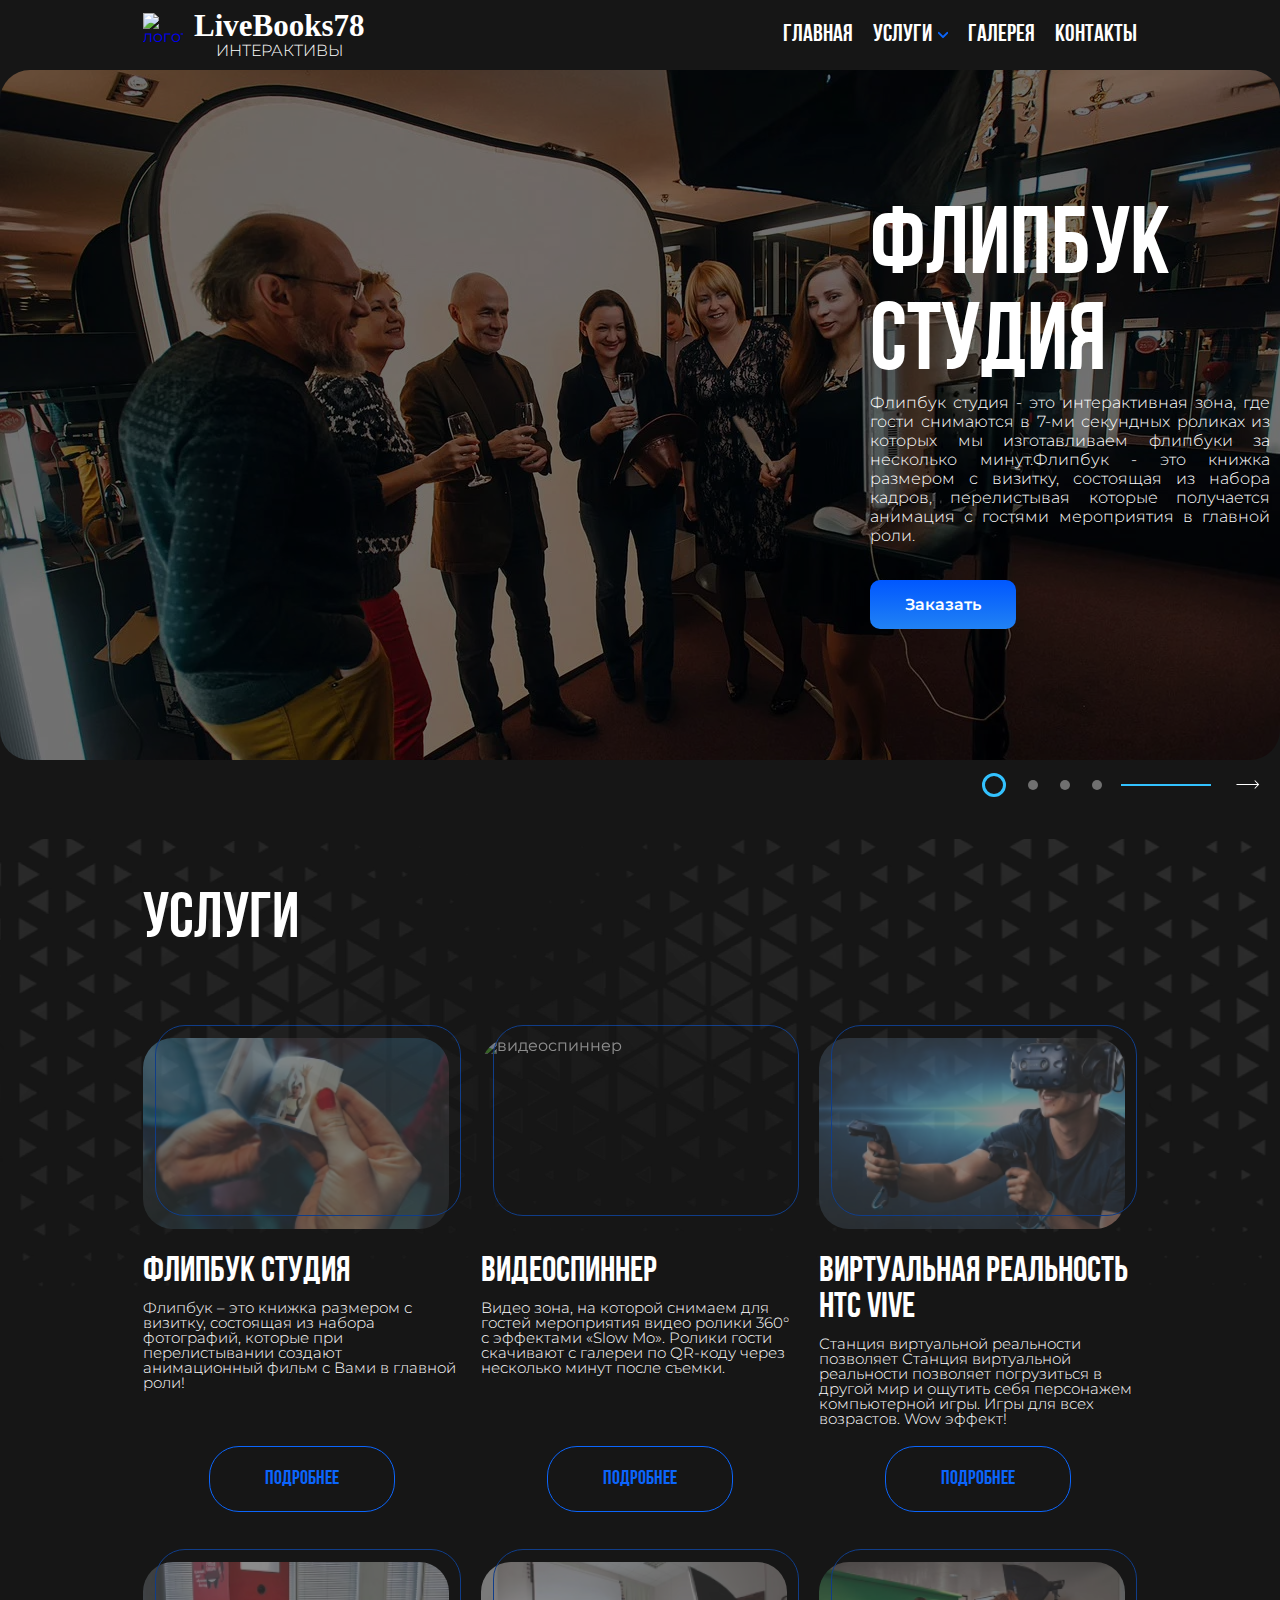
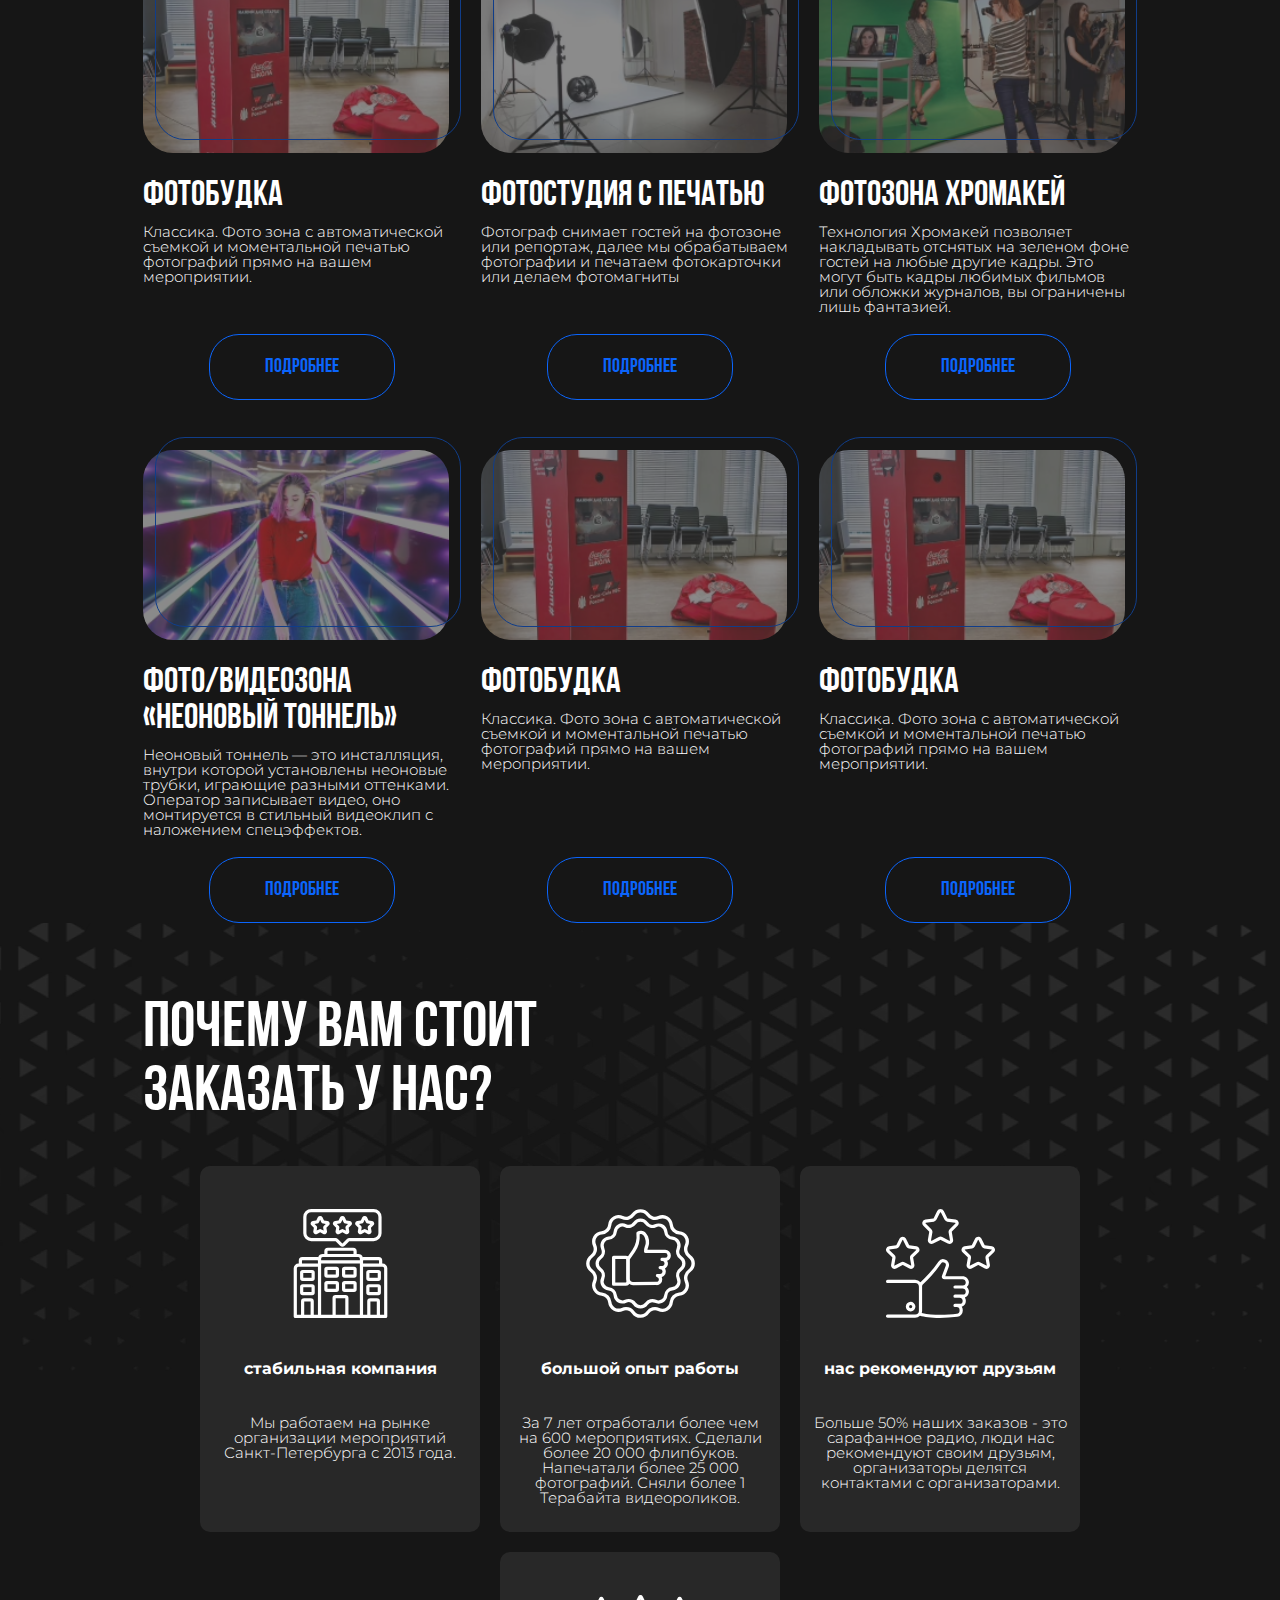
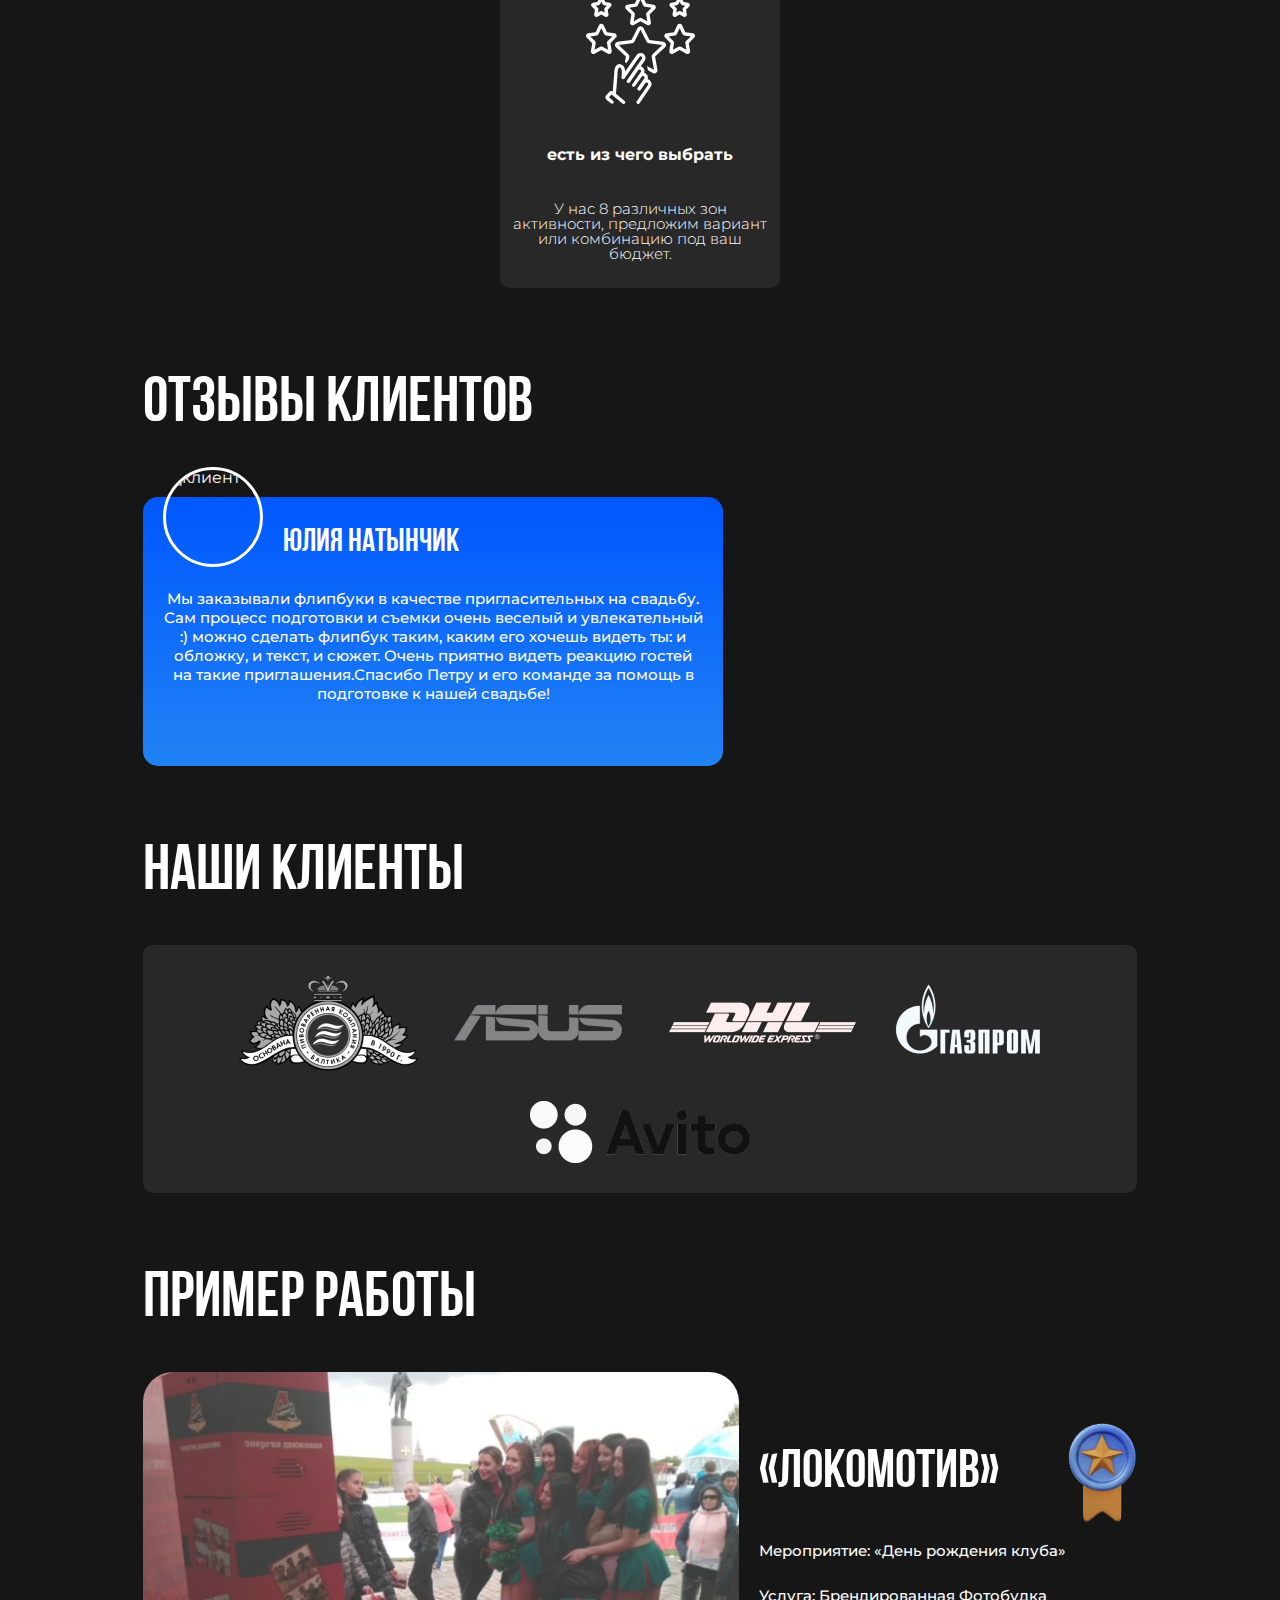
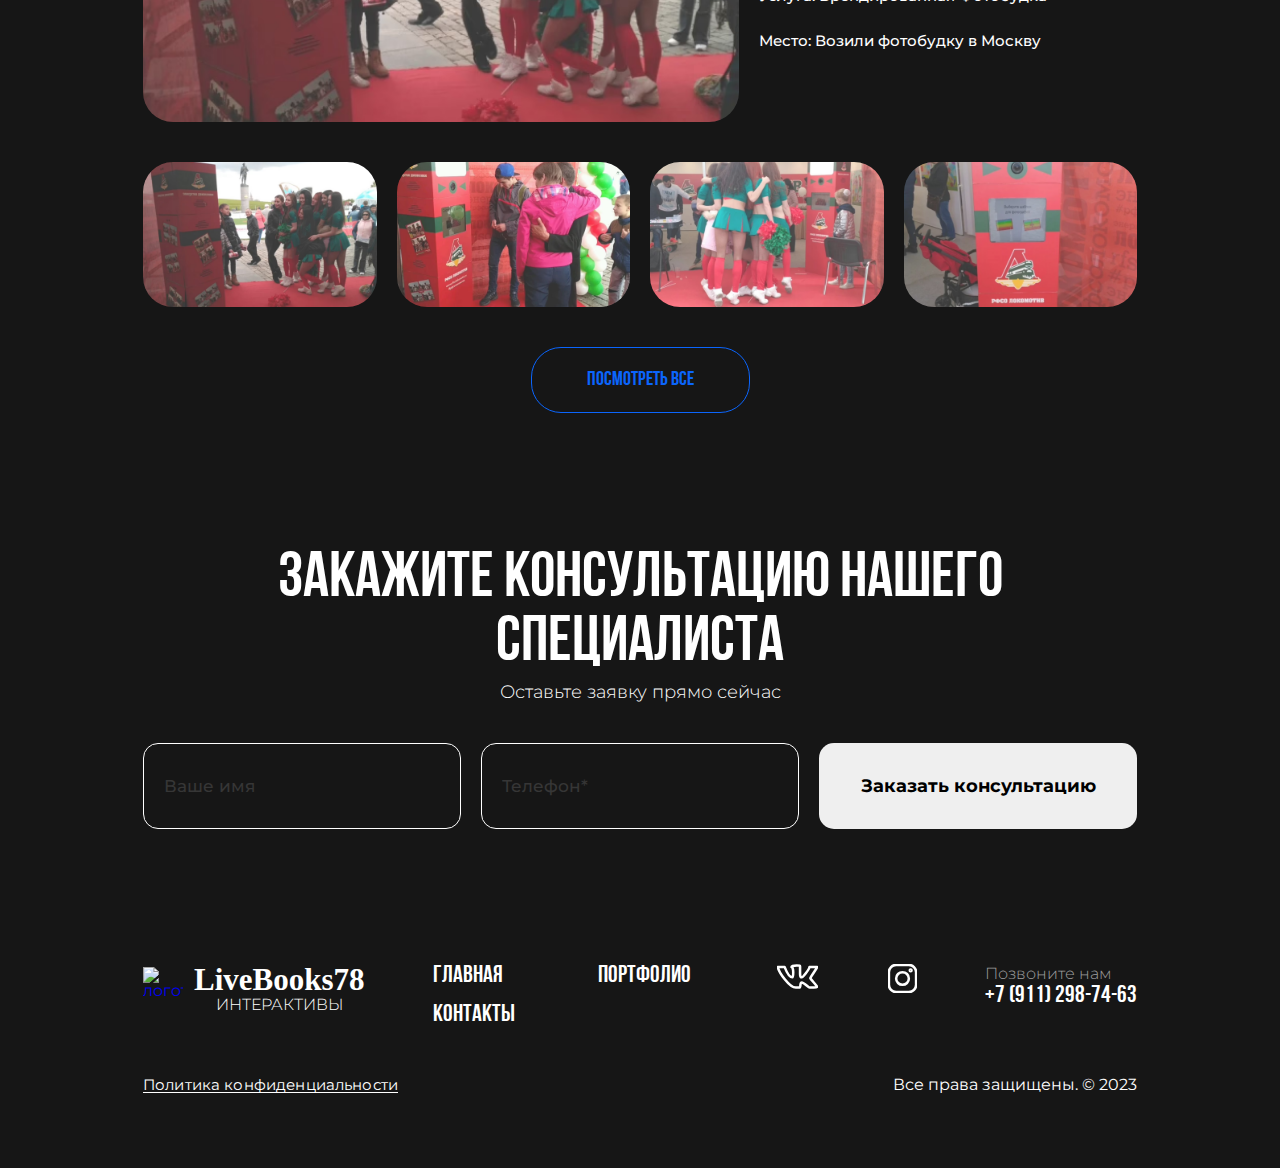
==== index.html @ 00bf76f9 "Add files via upload" ====
<!DOCTYPE html>
<html lang="ru">
  <head>
    <title></title>
    <meta charset="UTF-8">
    <meta name="viewport" content="width=device-width, initial-scale=1.0">
    <meta name="description" content="">
    <meta name="keywords" content="">
    <meta name="format-detection" content="telephone=no">
    <link rel="stylesheet" href="css/libs/swiper-bundle.min.css">
    <link rel="stylesheet" href="css/style.min.css">
  </head>
  <body>
    <div class="wrapper">
      <header class="header">
        <div class="header__wrap _container"><a class="header__logo logo" href="index.html"> 
            <div class="logo__img"><img src="img/logo.svg" alt="логотип"></div>
            <div class="logo__title">LiveBooks78 <span>ИНТЕРАКТИВЫ</span></div></a>
          <div class="header__menu menu">
            <div class="menu__icon"><span></span></div>
            <nav class="menu__body">
              <ul class="menu__list">
                <li><a class="menu__link" href="#">Главная</a></li>
                <li class="menu__item">
                  <button class="menu__link menu__link_btn">Услуги</button><span class="menu__arrow"></span>
                  <ul class="menu__sub-list">
                    <li><a class="menu__sub-link" href="videospiner.html">Видеоспинер</a></li>
                    <li><a class="menu__sub-link" href="fotobudka.html">Фотобудка</a></li>
                    <li><a class="menu__sub-link" href="flipbook">Флипбук студия</a></li>
                  </ul>
                </li>
                <li><a class="menu__link" href="#">Галерея</a></li>
                <li><a class="menu__link" href="#">Контакты</a></li>
              </ul>
            </nav>
          </div>
          <div class="header__contacts contacts">
            <div class="contacts__item">Напишите нам<a class="contacts__link" href="mailto:livebooks@yandex.ru">livebooks@yandex.ru</a></div>
            <div class="contacts__item">Позвоните нам<a class="contacts__link" href="tel:+79112987463">+7 (911) 298-74-63</a></div>
          </div>
        </div>
      </header>
      <main class="main">
        <section class="slider-section">
          <div class="slider">
            <div class="slider__wrapper">
              <div class="slid">
                <div class="slid__img"> 
                  <picture class="picture">
                    <source srcset="img/slid_01.avif" type="image/avif"/>
                    <source srcset="img/slid_01.webp" type="image/webp"/>
                    <source srcset="img/slid_01.jpg" type="image/jpg"/><img src="img/slid_01.jpg" alt="Флипбук студия"/>
                  </picture>
                </div>
                <div class="slid__text">
                  <div class="slid__title">Флипбук<br> студия</div>
                  <div class="slid__descr">Флипбук студия - это интерактивная зона, где гости снимаются в 7-ми секундных роликах из которых мы изготавливаем флипбуки за несколько минут.Флипбук - это книжка размером с визитку, состоящая из набора кадров, перелистывая которые получается анимация с гостями мероприятия в главной роли.</div>
                  <button class="slid__btn">Заказать</button>
                </div>
              </div>
              <div class="slid"> 
                <div class="slid__img"> 
                  <picture class="picture">
                    <source srcset="img/slid_02.avif" type="image/avif"/>
                    <source srcset="img/slid_02.webp" type="image/webp"/>
                    <source srcset="img/slid_02.jpg" type="image/jpg"/><img src="img/slid_02.jpg" alt="Флипбук студия"/>
                  </picture>
                </div>
                <div class="slid__text">
                  <div class="slid__title">Флипбук<br> студия</div>
                  <div class="slid__descr">Флипбук студия - это интерактивная зона, где гости снимаются в 7-ми секундных роликах из которых мы изготавливаем флипбуки за несколько минут.Флипбук - это книжка размером с визитку, состоящая из набора кадров, перелистывая которые получается анимация с гостями мероприятия в главной роли.</div>
                  <button class="slid__btn">Заказать</button>
                </div>
              </div>
              <div class="slid"> 
                <div class="slid__img"> 
                  <picture class="picture">
                    <source srcset="img/fotobudka-01.avif" type="image/avif"/>
                    <source srcset="img/fotobudka-01.webp" type="image/webp"/>
                    <source srcset="img/fotobudka-01.jpg" type="image/jpg"/><img src="img/fotobudka-01.jpg" alt="Флипбук студия"/>
                  </picture>
                </div>
                <div class="slid__text">
                  <div class="slid__title">Флипбук<br> студия</div>
                  <div class="slid__descr">Флипбук студия - это интерактивная зона, где гости снимаются в 7-ми секундных роликах из которых мы изготавливаем флипбуки за несколько минут.Флипбук - это книжка размером с визитку, состоящая из набора кадров, перелистывая которые получается анимация с гостями мероприятия в главной роли.</div>
                  <button class="slid__btn">Заказать</button>
                </div>
              </div>
              <div class="slid"> 
                <div class="slid__img"> 
                  <picture class="picture">
                    <source srcset="img/fotobudka-02.avif" type="image/avif"/>
                    <source srcset="img/fotobudka-02.webp" type="image/webp"/>
                    <source srcset="img/fotobudka-02.jpg" type="image/jpg"/><img src="img/fotobudka-02.jpg" alt="Флипбук студия"/>
                  </picture>
                </div>
                <div class="slid__text">
                  <div class="slid__title">Флипбук<br> студия</div>
                  <div class="slid__descr">Флипбук студия - это интерактивная зона, где гости снимаются в 7-ми секундных роликах из которых мы изготавливаем флипбуки за несколько минут.Флипбук - это книжка размером с визитку, состоящая из набора кадров, перелистывая которые получается анимация с гостями мероприятия в главной роли.</div>
                  <button class="slid__btn">Заказать</button>
                </div>
              </div>
            </div>
          </div>
          <div class="slider-buttons">
            <div class="swiper-pagination"></div>
            <div class="swiper-button-next"></div>
          </div>
        </section>
        <section class="services">
          <div class="services__wrap _container">
            <h2 class="title_h2">УСЛУГИ</h2>
            <ul class="services__list"> 
              <div class="services__item item">
                <div class="item__img">
                  <picture class="picture">
                    <source srcset="img/flipbuk-studiya.avif" type="image/avif"/>
                    <source srcset="img/flipbuk-studiya.webp" type="image/webp"/>
                    <source srcset="img/flipbuk-studiya.jpg" type="image/jpg"/><img src="img/flipbuk-studiya.jpg" alt="фллипбук студия"/>
                  </picture>
                </div>
                <div class="item__content">
                  <div class="item__title">ФЛИПБУК СТУДИЯ</div>
                  <div class="item__descr">Флипбук – это книжка размером с визитку, состоящая из набора фотографий, которые при перелистывании создают анимационный фильм с Вами в главной роли!</div><a class="btn" href="#">ПОДРОБНЕЕ</a>
                </div>
              </div>
              <div class="services__item item">
                <div class="item__img">
                  <picture class="picture">
                    <source srcset="img/videospinner.avif" type="image/avif"/>
                    <source srcset="img/videospinner.webp" type="image/webp"/>
                    <source srcset="img/videospinner.jpg" type="image/jpg"/><img src="img/videospinner.jpg" alt="видеоспиннер"/>
                  </picture>
                </div>
                <div class="item__content">
                  <div class="item__title">видеоспиннер</div>
                  <div class="item__descr">Видео зона, на которой снимаем для гостей мероприятия видео ролики 360° с эффектами «Slow Mo». Ролики гости скачивают с галереи по QR-коду через несколько минут после съемки.</div><a class="btn" href="#">ПОДРОБНЕЕ</a>
                </div>
              </div>
              <div class="services__item item">
                <div class="item__img">
                  <picture class="picture">
                    <source srcset="img/virtualnaya-realnost.avif" type="image/avif"/>
                    <source srcset="img/virtualnaya-realnost.webp" type="image/webp"/>
                    <source srcset="img/virtualnaya-realnost.jpg" type="image/jpg"/><img src="img/virtualnaya-realnost.jpg" alt="виртуальная реальность htc vive"/>
                  </picture>
                </div>
                <div class="item__content">
                  <div class="item__title">ВИРТУАЛЬНАЯ РЕАЛЬНОСТЬ HTC VIVE</div>
                  <div class="item__descr">Станция виртуальной реальности позволяет Станция виртуальной реальности позволяет погрузиться в другой мир и ощутить себя персонажем компьютерной игры. Игры для всех возрастов. Wow эффект!</div><a class="btn" href="#">ПОДРОБНЕЕ</a>
                </div>
              </div>
              <div class="services__item item">
                <div class="item__img">
                  <picture class="picture">
                    <source srcset="img/fotobudka.avif" type="image/avif"/>
                    <source srcset="img/fotobudka.webp" type="image/webp"/>
                    <source srcset="img/fotobudka.jpg" type="image/jpg"/><img src="img/fotobudka.jpg" alt="фотобудка"/>
                  </picture>
                </div>
                <div class="item__content">
                  <div class="item__title">фотобудка</div>
                  <div class="item__descr">Классика. Фото зона с автоматической съемкой и моментальной печатью фотографий прямо на вашем мероприятии.</div><a class="btn" href="#">ПОДРОБНЕЕ</a>
                </div>
              </div>
              <div class="services__item item">
                <div class="item__img">
                  <picture class="picture">
                    <source srcset="img/fotostudiya.avif" type="image/avif"/>
                    <source srcset="img/fotostudiya.webp" type="image/webp"/>
                    <source srcset="img/fotostudiya.jpg" type="image/jpg"/><img src="img/fotostudiya.jpg" alt="фотостудия с печатью"/>
                  </picture>
                </div>
                <div class="item__content">
                  <div class="item__title">фотостудия с печатью</div>
                  <div class="item__descr">Фотограф снимает гостей на фотозоне или репортаж, далее мы обрабатываем фотографии и печатаем фотокарточки или делаем фотомагниты</div><a class="btn" href="#">ПОДРОБНЕЕ</a>
                </div>
              </div>
              <div class="services__item item">
                <div class="item__img">
                  <picture class="picture">
                    <source srcset="img/khromakey.avif" type="image/avif"/>
                    <source srcset="img/khromakey.webp" type="image/webp"/>
                    <source srcset="img/khromakey.jpg" type="image/jpg"/><img src="img/khromakey.jpg" alt="фотозона хромакей"/>
                  </picture>
                </div>
                <div class="item__content">
                  <div class="item__title">фотозона хромакей</div>
                  <div class="item__descr">Технология Хромакей позволяет накладывать отснятых на зеленом фоне гостей на любые другие кадры. Это могут быть кадры любимых фильмов или обложки журналов, вы ограничены лишь фантазией.</div><a class="btn" href="#">ПОДРОБНЕЕ</a>
                </div>
              </div>
              <div class="services__item item">
                <div class="item__img">
                  <picture class="picture">
                    <source srcset="img/neonovyy-tonnel.avif" type="image/avif"/>
                    <source srcset="img/neonovyy-tonnel.webp" type="image/webp"/>
                    <source srcset="img/neonovyy-tonnel.jpg" type="image/jpg"/><img src="img/neonovyy-tonnel.jpg" alt="неоновый тоннель"/>
                  </picture>
                </div>
                <div class="item__content">
                  <div class="item__title">фото/видеозона «неоновый тоннель»</div>
                  <div class="item__descr">Неоновый тоннель — это инсталляция, внутри которой установлены неоновые трубки, играющие разными оттенками. Оператор записывает видео, оно монтируется в стильный видеоклип с наложением спецэффектов.</div><a class="btn" href="#">ПОДРОБНЕЕ</a>
                </div>
              </div>
              <div class="services__item item">
                <div class="item__img">
                  <picture class="picture">
                    <source srcset="img/fotobudka.avif" type="image/avif"/>
                    <source srcset="img/fotobudka.webp" type="image/webp"/>
                    <source srcset="img/fotobudka.jpg" type="image/jpg"/><img src="img/fotobudka.jpg" alt="фотобудка"/>
                  </picture>
                </div>
                <div class="item__content">
                  <div class="item__title">фотобудка</div>
                  <div class="item__descr">Классика. Фото зона с автоматической съемкой и моментальной печатью фотографий прямо на вашем мероприятии.</div><a class="btn" href="#">ПОДРОБНЕЕ</a>
                </div>
              </div>
              <div class="services__item item">
                <div class="item__img">
                  <picture class="picture">
                    <source srcset="img/fotobudka.avif" type="image/avif"/>
                    <source srcset="img/fotobudka.webp" type="image/webp"/>
                    <source srcset="img/fotobudka.jpg" type="image/jpg"/><img src="img/fotobudka.jpg" alt="фотобудка"/>
                  </picture>
                </div>
                <div class="item__content">
                  <div class="item__title">фотобудка</div>
                  <div class="item__descr">Классика. Фото зона с автоматической съемкой и моментальной печатью фотографий прямо на вашем мероприятии.</div><a class="btn" href="#">ПОДРОБНЕЕ</a>
                </div>
              </div>
            </ul>
          </div>
        </section>
        <section class="advantages">
          <div class="advantages__wrap _container">
            <h3 class="title_h3">Почему Вам стоит<br>заказать у нас?<img class="advantages__title-img" src="img/icons/question.png" alt=""></h3>
            <ul class="advantages__list"> 
              <li class="advantages__item">
                <div class="advantages__img"> <img src="img/icons/stable.svg" alt="иконка"></div>
                <div class="advantages__title">стабильная компания</div>
                <div class="advantages__descr">Мы работаем на рынке организации мероприятий Санкт-Петербурга с 2013 года.</div>
              </li>
              <li class="advantages__item">
                <div class="advantages__img"> <img src="img/icons/experience.svg" alt="иконка"></div>
                <div class="advantages__title">большой опыт работы</div>
                <div class="advantages__descr">За 7 лет отработали более чем на 600 мероприятиях. Сделали более 20 000 флипбуков. Напечатали более 25 000 фотографий. Сняли более 1 Терабайта видеороликов.</div>
              </li>
              <li class="advantages__item">
                <div class="advantages__img"> <img src="img/icons/recommend.svg" alt="иконка"></div>
                <div class="advantages__title">нас рекомендуют друзьям</div>
                <div class="advantages__descr">Больше 50% наших заказов - это сарафанное радио, люди нас рекомендуют своим друзьям, организаторы делятся контактами с организаторами.</div>
              </li>
              <li class="advantages__item">
                <div class="advantages__img"> <img src="img/icons/choice.svg" alt="иконка"></div>
                <div class="advantages__title">есть из чего выбрать</div>
                <div class="advantages__descr">У нас 8 различных зон активности, предложим вариант или комбинацию под ваш бюджет.</div>
              </li>
            </ul>
          </div>
        </section>
        <section class="reviews">
          <div class="reviews__wrap _container">
            <h4 class="title_h4">отзывы клиентов</h4>
            <div class="reviews__slider">
              <div class="reviews__slider__wrap">
                <div class="slid-reviews">
                  <div class="slid-reviews__person">
                    <div class="slid-reviews__img"><img src="img/persone-01.jpg" alt="клиент"></div>
                    <div class="slid-reviews__name">Юлия Натынчик</div>
                  </div>
                  <div class="slid-reviews__descr">Мы заказывали флипбуки в качестве пригласительных на свадьбу. Сам процесс подготовки и съемки очень веселый и увлекательный :) можно сделать флипбук таким, каким его хочешь видеть ты: и обложку, и текст, и сюжет. Очень приятно видеть реакцию гостей на такие приглашения.Спасибо Петру и его команде за помощь в подготовке к нашей свадьбе!</div>
                </div>
              </div>
            </div>
          </div>
        </section>
        <section class="client">
          <div class="client__wrap _container">
            <div class="title_h4">Наши клиенты</div>
            <ul class="client__list"> 
              <li class="client__item"> 
                <picture class="picture">
                  <source srcset="img/baltika.avif" type="image/avif"/>
                  <source srcset="img/baltika.webp" type="image/webp"/>
                  <source srcset="img/baltika.png" type="image/png"/><img src="img/baltika.jpg" alt="компания балтика"/>
                </picture>
              </li>
              <li class="client__item"> 
                <picture class="picture">
                  <source srcset="img/asus.avif" type="image/avif"/>
                  <source srcset="img/asus.webp" type="image/webp"/>
                  <source srcset="img/asus.png" type="image/png"/><img src="img/asus.jpg" alt="компания asus"/>
                </picture>
              </li>
              <li class="client__item"> 
                <picture class="picture">
                  <source srcset="img/dhl.avif" type="image/avif"/>
                  <source srcset="img/dhl.webp" type="image/webp"/>
                  <source srcset="img/dhl.png" type="image/png"/><img src="img/dhl.jpg" alt="компания dhl"/>
                </picture>
              </li>
              <li class="client__item"> 
                <picture class="picture">
                  <source srcset="img/gazprom.avif" type="image/avif"/>
                  <source srcset="img/gazprom.webp" type="image/webp"/>
                  <source srcset="img/gazprom.png" type="image/png"/><img src="img/gazprom.jpg" alt="компания газпром"/>
                </picture>
              </li>
              <li class="client__item"> 
                <picture class="picture">
                  <source srcset="img/avito.avif" type="image/avif"/>
                  <source srcset="img/avito.webp" type="image/webp"/>
                  <source srcset="img/avito.png" type="image/png"/><img src="img/avito.jpg" alt="компания avito"/>
                </picture>
              </li>
            </ul>
          </div>
        </section>
        <section class="cases"> 
          <div class="cases__wrap _container">
            <h4 class="title_h4">пример работы</h4>
            <div class="cases__slider-wrap">
              <div class="cases__slider">
                <div class="case">
                  <div class="case__wrapper">
                    <div class="case__slide">
                      <picture class="picture">
                        <source srcset="img/fotobudka-01.avif" type="image/avif"/>
                        <source srcset="img/fotobudka-01.webp" type="image/webp"/>
                        <source srcset="img/fotobudka-01.jpg" type="image/jpg"/><img src="img/fotobudka-01.jpg" alt="фотобудка"/>
                      </picture>
                    </div>
                    <div class="case__slide">
                      <picture class="picture">
                        <source srcset="img/fotobudka-02.avif" type="image/avif"/>
                        <source srcset="img/fotobudka-02.webp" type="image/webp"/>
                        <source srcset="img/fotobudka-02.jpg" type="image/jpg"/><img src="img/fotobudka-02.jpg" alt="фотобудка"/>
                      </picture>
                    </div>
                    <div class="case__slide">
                      <picture class="picture">
                        <source srcset="img/fotobudka-03.avif" type="image/avif"/>
                        <source srcset="img/fotobudka-03.webp" type="image/webp"/>
                        <source srcset="img/fotobudka-03.jpg" type="image/jpg"/><img src="img/fotobudka-03.jpg" alt="фотобудка"/>
                      </picture>
                    </div>
                    <div class="case__slide">
                      <picture class="picture">
                        <source srcset="img/fotobudka-03.avif" type="image/avif"/>
                        <source srcset="img/fotobudka-03.webp" type="image/webp"/>
                        <source srcset="img/fotobudka-03.jpg" type="image/jpg"/><img src="img/fotobudka-03.jpg" alt="фотобудка"/>
                      </picture>
                    </div>
                  </div>
                </div>
              </div>
              <div class="cases__info">
                <div class="info"> 
                  <div class="info__title">«Локомотив»</div>
                  <div class="info__item">Мероприятие: «День рождения клуба»</div>
                  <div class="info__item">Услуга: Брендированная Фотобудка</div>
                  <div class="info__item">Место: Возили фотобудку в Москву</div>
                </div>
              </div>
            </div>
            <div class="cases__slider-preview">
              <div class="preview">
                <div class="preview__wrapper">
                  <div class="preview__slide">
                    <picture class="picture">
                      <source srcset="img/fotobudka-01.avif" type="image/avif"/>
                      <source srcset="img/fotobudka-01.webp" type="image/webp"/>
                      <source srcset="img/fotobudka-01.jpg" type="image/jpg"/><img src="img/fotobudka-01.jpg" alt="фотобудка"/>
                    </picture>
                  </div>
                  <div class="preview__slide">
                    <picture class="picture">
                      <source srcset="img/fotobudka-02.avif" type="image/avif"/>
                      <source srcset="img/fotobudka-02.webp" type="image/webp"/>
                      <source srcset="img/fotobudka-02.jpg" type="image/jpg"/><img src="img/fotobudka-02.jpg" alt="фотобудка"/>
                    </picture>
                  </div>
                  <div class="preview__slide">
                    <picture class="picture">
                      <source srcset="img/fotobudka-03.avif" type="image/avif"/>
                      <source srcset="img/fotobudka-03.webp" type="image/webp"/>
                      <source srcset="img/fotobudka-03.jpg" type="image/jpg"/><img src="img/fotobudka-03.jpg" alt="фотобудка"/>
                    </picture>
                  </div>
                  <div class="preview__slide">
                    <picture class="picture">
                      <source srcset="img/fotobudka-04.avif" type="image/avif"/>
                      <source srcset="img/fotobudka-04.webp" type="image/webp"/>
                      <source srcset="img/fotobudka-04.jpg" type="image/jpg"/><img src="img/fotobudka-04.jpg" alt="фотобудка"/>
                    </picture>
                  </div>
                </div>
              </div>
            </div>
            <div class="cases__btn"><a class="btn" href="#">посмотреть все</a></div>
          </div>
        </section>
        <section class="form-section">
          <div class="form-wrap _container">
            <h4 class="title_h4">ЗАКАЖИТЕ КОНСУЛЬТАЦИЮ НАШЕГО СПЕЦИАЛИСТА <span>Оставьте заявку прямо сейчас</span></h4>
            <form class="form" action="mail.php" enctype="multipart/form-data" method="POST">
              <input type="hidden" name="admin_email[]" value="!!!!!!почта!!!!!!">
              <input type="hidden" name="form_subject" value="Тема письма">
              <label class="form-label">
                <input type="text" name="name" placeholder="Ваше имя">
              </label>
              <label class="form-label">
                <input type="tel" data-validate-field="tel" name="tel" placeholder="Телефон*">
              </label>
              <button class="form-btn" type="submit">Заказать консультацию</button>
            </form>
          </div>
        </section>
      </main>
      <footer class="footer">
        <div class="footer__wrap _container">
          <div class="footer__content"><a class="footer__logo logo" href="index.html"> 
              <div class="logo__img"><img src="img/logo.svg" alt="логотип"></div>
              <div class="logo__title">LiveBooks78 <span>ИНТЕРАКТИВЫ</span></div></a>
            <div class="footer-menu">
              <nav class="footer-menu__body">
                <ul class="footer-menu__list">
                  <li><a class="footer-menu__link" href="#">Главная</a></li>
                  <li><a class="footer-menu__link" href="#">Портфолио</a></li>
                  <li><a class="footer-menu__link" href="#">Контакты</a></li>
                </ul>
              </nav>
            </div>
            <div class="footer__social"><a href="#"> <img src="img/icons/vk.svg" alt="вконтакте"></a><a href="#"> <img src="img/icons/instagram.svg" alt="инстаграм"></a></div>
            <div class="contacts">
              <div class="contacts__item">Позвоните нам<a class="contacts__link" href="tel:+79112987463">+7 (911) 298-74-63</a></div>
            </div>
          </div>
          <div class="footer__info"> <a class="footer__privacy" href="#">Политика конфиденциальности</a><span class="footer__copyright">Все права защищены. © 2023 </span></div>
        </div>
      </footer>
    </div>
    <script src="js/libs/swiper-bundle.min.js"></script>
    <script src="js/script.min.js"></script>
  </body>
</html>
---- css/style.min.css ----
@font-face{font-family:Montserrat;font-display:swap;src:url(../fonts/Montserrat-Bold.woff) format("woff"),url(../fonts/Montserrat-Bold.woff2) format("woff2");font-weight:700;font-style:normal}@font-face{font-family:Montserrat;font-display:swap;src:url(../fonts/Montserrat-SemiBold.woff) format("woff"),url(../fonts/Montserrat-SemiBold.woff2) format("woff2");font-weight:600;font-style:normal}@font-face{font-family:Montserrat;font-display:swap;src:url(../fonts/Montserrat-Medium.woff) format("woff"),url(../fonts/Montserrat-Medium.woff2) format("woff2");font-weight:500;font-style:normal}@font-face{font-family:Montserrat;font-display:swap;src:url(../fonts/Montserrat-Regular.woff) format("woff"),url(../fonts/Montserrat-Regular.woff2) format("woff2");font-weight:400;font-style:normal}@font-face{font-family:Montserrat;font-display:swap;src:url(../fonts/Montserrat-Light.woff) format("woff"),url(../fonts/Montserrat-Light.woff2) format("woff2");font-weight:300;font-style:normal}@font-face{font-family:Bebas-Neue;font-display:swap;src:url(../fonts/Bebas-Neue-Bold.woff) format("woff"),url(../fonts/Bebas-Neue-Bold.woff2) format("woff2");font-weight:700;font-style:normal}*{padding:0;margin:0;border:0;-webkit-transition:all 0s ease 0s;-o-transition:all 0s ease 0s;transition:all 0s ease 0s}*,:after,:before{-webkit-box-sizing:border-box;box-sizing:border-box}:active,:focus{outline:0}a:active,a:focus{outline:0}aside,footer,header,nav,section{display:block}body,html{height:100%;min-width:320px}body{line-height:1;font-family:Montserrat;-ms-text-size-adjust:100%;-moz-text-size-adjust:100%;-webkit-text-size-adjust:100%}button,input,textarea{font-family:Montserrat}input::-ms-clear{display:none}button{cursor:pointer}button::-moz-focus-inner{padding:0;border:0}a,a:visited{text-decoration:none}a:hover{text-decoration:none}ul li{list-style:none}img{vertical-align:top}h1,h2,h3,h4,h5,h6{font-weight:inherit;font-size:inherit}body{background-color:#161616;color:#fff;font-family:Montserrat,sans-serif;font-size:16px;font-style:normal;font-weight:400}body._lock{overflow:hidden}.wrapper{position:relative;width:100%;min-height:100%;overflow:hidden;display:-webkit-box;display:-ms-flexbox;display:flex;-webkit-box-orient:vertical;-webkit-box-direction:normal;-ms-flex-direction:column;flex-direction:column;-webkit-box-pack:justify;-ms-flex-pack:justify;justify-content:space-between}._container{max-width:1210px;padding:0 15px;margin:0 auto}.btn{display:inline-block;padding:20px 55px;border-radius:30px;border:1px solid #0b65fc;color:#0b65fc;font-family:Bebas-Neue;font-size:20px;font-style:normal;font-weight:700;line-height:1.2}.title_h1,.title_h2,.title_h3,.title_h4{color:#fff;font-family:Bebas-Neue;font-size:44px;font-weight:700;line-height:normal}.header__wrap{margin:10px auto;display:-webkit-box;display:-ms-flexbox;display:flex;-webkit-box-pack:justify;-ms-flex-pack:justify;justify-content:space-between;-webkit-box-align:center;-ms-flex-align:center;align-items:center}.menu__icon{display:none}.menu__list>li{position:relative;margin:0 0 0 20px;display:-webkit-box;display:-ms-flexbox;display:flex;-webkit-box-align:center;-ms-flex-align:center;align-items:center}.menu__item{padding-right:15px}.menu__body button{background-color:transparent;text-align:left}.menu__link{color:#fff;font-family:Bebas-Neue;font-size:24px;font-style:normal;font-weight:700;line-height:normal}.menu__sub-list{position:absolute;z-index:1;top:100%;right:0;background-color:#000;padding:15px;min-width:200px}.menu__sub-list li{margin:0 0 10px 0}.menu__sub-list li:last-child{margin:0}.menu__sub-link{color:#fff;font-family:Bebas-Neue;font-size:24px;font-style:normal;font-weight:700;line-height:normal}.menu__arrow{display:inline-block;height:10px;width:10px;background-image:url(../img/icons/down-arrow.svg);background-repeat:no-repeat;background-position:center;-o-object-fit:contain;object-fit:contain;margin-left:6px}.menu__list li:hover .menu__arrow{-webkit-transform:rotate(-180deg);-ms-transform:rotate(-180deg);transform:rotate(-180deg)}body._pc .menu__list>li:hover .menu__sub-list{opacity:1;visibility:visible;-webkit-transform:translate(0,0);-ms-transform:translate(0,0);transform:translate(0,0);pointer-events:all}body._touch .menu__list>li{display:-webkit-box;display:-ms-flexbox;display:flex;-webkit-box-align:center;-ms-flex-align:center;align-items:center}body._touch .menu__link{-webkit-box-flex:1;-ms-flex:1 1 auto;flex:1 1 auto}body._touch .menu__list>li .menu__arrow{-webkit-transform:rotate(0);-ms-transform:rotate(0);transform:rotate(0)}body._touch .menu__list>li._active .menu__sub-list{opacity:1;visibility:visible;-webkit-transform:translate(0,0);-ms-transform:translate(0,0);transform:translate(0,0);pointer-events:all}body._touch .menu__list>li._active .menu__arrow{-webkit-transform:rotate(-180deg);-ms-transform:rotate(-180deg);transform:rotate(-180deg)}.logo{display:-webkit-box;display:-ms-flexbox;display:flex;-webkit-box-align:center;-ms-flex-align:center;align-items:center;-webkit-column-gap:11px;-moz-column-gap:11px;column-gap:11px}.logo__img{position:relative;width:40px;height:44px;overflow:hidden}.logo__img img{position:absolute;left:0;top:0;width:100%;height:100%;-o-object-fit:contain;object-fit:contain}.logo__title{display:block;color:#fff;font-family:Bebas Neue;font-size:31px;font-style:normal;font-weight:700;line-height:1}.logo__title span{display:block;text-align:center;font-family:Montserrat;font-size:16px;font-weight:300;line-height:normal}.contacts{display:none}.slider-section{width:100%;padding-bottom:50px}.slider{width:100%;position:relative;border-radius:30px;overflow:hidden}.slider__wrapper{display:-webkit-box;display:-ms-flexbox;display:flex;width:100%}.swiper-button-next::after{display:none}.slider-buttons{display:-webkit-box;display:-ms-flexbox;display:flex;-webkit-box-pack:end;-ms-flex-pack:end;justify-content:end;-webkit-box-align:center;-ms-flex-align:center;align-items:center;-webkit-box-pack:justify;-ms-flex-pack:justify;justify-content:space-between;-webkit-column-gap:130px;-moz-column-gap:130px;column-gap:130px;padding:0 20px;height:9px;margin-top:20px}.swiper-pagination{position:static;display:-webkit-box;display:-ms-flexbox;display:flex;-webkit-box-pack:end;-ms-flex-pack:end;justify-content:flex-end;-webkit-box-align:center;-ms-flex-align:center;align-items:center;-webkit-column-gap:14px;-moz-column-gap:14px;column-gap:14px}.swiper-pagination::after{content:"";position:absolute;right:-105px;top:50%;-webkit-transform:translateY(-50%);-ms-transform:translateY(-50%);transform:translateY(-50%);width:90px;height:2px;background-color:#33c2ff}.swiper-pagination-bullet{width:10px;height:10px;opacity:1;background-color:#707070;-webkit-transition:all .3s ease-in-out;-o-transition:all .3s ease-in-out;transition:all .3s ease-in-out}.swiper-pagination-bullet-active{width:24px;height:24px;background-color:transparent;border:solid 3px #33c2ff}.swiper-button-next{-webkit-box-flex:0;-ms-flex:0 0 24px;flex:0 0 24px;position:static;margin-top:0;width:24px;height:9px;background-image:url(../img/icons/arrow-next.svg);background-position:center;background-repeat:no-repeat;background-size:contain}.slid{position:relative;-webkit-box-flex:0;-ms-flex:0 0 100%;flex:0 0 100%}.slid__img{position:relative;width:100%;padding-bottom:100%}.slid__img img{position:absolute;left:0;top:0;width:100%;height:100%;-o-object-fit:cover;object-fit:cover;background-position:left;-webkit-filter:brightness(.45);filter:brightness(.45)}.slid__text{position:absolute;right:10px;top:50%;-webkit-transform:translateY(-50%);-ms-transform:translateY(-50%);transform:translateY(-50%)}.slid__title{color:#fff;font-family:Bebas-Neue;font-size:10vw;line-height:1}.slid__descr{display:none}.slid__btn{display:none}.services{padding-top:50px;background-image:url(../img/bg.avif);background-repeat:no-repeat;background-position:center -100px}.services h2{margin-bottom:30px}.services__list{display:-webkit-box;display:-ms-flexbox;display:flex;-ms-flex-wrap:wrap;flex-wrap:wrap;row-gap:50px}.item{position:relative;display:-webkit-box;display:-ms-flexbox;display:flex;-webkit-box-orient:vertical;-webkit-box-direction:normal;-ms-flex-direction:column;flex-direction:column}.item__img{position:relative;padding-bottom:60%;margin-bottom:25px;width:calc(100% - 12px);opacity:.5}.item__img img{position:absolute;top:0;left:0;width:100%;height:100%;border-radius:30px;-o-object-fit:cover;object-fit:cover}.item__img::before{position:absolute;z-index:2;content:"";width:100%;height:100%;left:12px;bottom:13px;border-radius:30px;border:1px solid #0b65fc}.item__content{display:-webkit-box;display:-ms-flexbox;display:flex;-webkit-box-orient:vertical;-webkit-box-direction:normal;-ms-flex-direction:column;flex-direction:column;-webkit-box-flex:1;-ms-flex-positive:1;flex-grow:1}.item__title{margin-bottom:10px;font-family:Bebas-Neue;font-size:36px;font-weight:700;line-height:1}.item__descr{margin-bottom:20px;font-family:Montserrat;font-size:15px;font-weight:300}.btn{margin-top:auto;-ms-flex-item-align:center;-ms-grid-row-align:center;align-self:center;-webkit-transition:color .3s ease-in;-o-transition:color .3s ease-in;transition:color .3s ease-in}.btn:hover{color:#2182f4;border:1px solid #2182f4;background-color:rgba(33,131,244,.0549019608)}.advantages{padding-top:75px;background-image:url(../img/bg.avif);background-repeat:no-repeat;background-position:center -100px}.advantages h3{margin-bottom:30px;position:relative;display:inline-block}.advantages__title-img{display:none}.advantages__list{display:-webkit-box;display:-ms-flexbox;display:flex;-ms-flex-wrap:wrap;flex-wrap:wrap;-webkit-box-pack:center;-ms-flex-pack:center;justify-content:center;margin:0 -10px}.advantages__item{display:-webkit-box;display:-ms-flexbox;display:flex;-webkit-box-orient:vertical;-webkit-box-direction:normal;-ms-flex-direction:column;flex-direction:column;-webkit-box-align:center;-ms-flex-align:center;align-items:center;width:280px;margin:10px;padding:43px 13px 27px;border-radius:10px;color:#fff;background:#282828;text-align:center;-webkit-transition:all .3s ease-in-out;-o-transition:all .3s ease-in-out;transition:all .3s ease-in-out}.advantages__item:hover{background:-webkit-gradient(linear,left top,left bottom,color-stop(100%,#2182f4),color-stop(0,#0057ff));background:-o-linear-gradient(#2182f4 100%,#0057ff 0);background:linear-gradient(#2182f4 100%,#0057ff 0)}.advantages__img{position:relative;width:109px;height:109px;margin-bottom:43px}.advantages__img img{position:absolute;left:0;top:0;width:100%;height:100%;-o-object-fit:contain;object-fit:contain}.advantages__title{margin-bottom:38px;font-weight:700}.advantages__descr{font-size:15px;font-weight:300}.reviews{padding:75px 0}.reviews h4{margin-bottom:60px}.slid-reviews{width:100%;max-width:100%;padding:30px 20px 63px;border-radius:15px;background:-webkit-gradient(linear,left top,left bottom,color-stop(0,#0057ff),to(#2182f4));background:-o-linear-gradient(#0057ff 0,#2182f4 100%);background:linear-gradient(#0057ff 0,#2182f4 100%)}.slid-reviews__person{position:relative;color:#fff}.slid-reviews__img{position:absolute;top:-60px;left:0;width:100px;height:100px;border-radius:50%;border:solid 3px #fff;overflow:hidden}.slid-reviews__img img{position:absolute;left:0;top:0;width:100%;height:100%}.slid-reviews__name{padding-left:120px;margin-bottom:30px;font-family:Bebas-Neue;font-size:26px;font-weight:700;text-transform:uppercase}.slid-reviews__descr{text-align:center;font-size:15px;font-weight:500;line-height:normal}.client__list{display:-webkit-box;display:-ms-flexbox;display:flex;-ms-flex-wrap:wrap;flex-wrap:wrap;-webkit-box-pack:center;-ms-flex-pack:center;justify-content:center;gap:30px;margin-top:40px;padding:30px;border-radius:10px;background:#282828}.client__item{-ms-flex-item-align:center;-ms-grid-row-align:center;align-self:center;position:relative}.client__item img{scale:1;margin:auto}.client__item img:hover{-webkit-transition:scale 1s ease-in-out;-o-transition:scale 1s ease-in-out;transition:scale 1s ease-in-out;scale:1.2}.cases{padding:75px 0}.cases__slider-wrap{display:-webkit-box;display:-ms-flexbox;display:flex;-webkit-box-orient:vertical;-webkit-box-direction:normal;-ms-flex-direction:column;flex-direction:column;row-gap:30px}.cases__slider{margin-top:40px}.cases__slider-preview{display:none}.cases__btn{margin-top:40px;text-align:center}.case{width:100%;overflow:hidden;border-radius:30px}.case__wrapper{display:-webkit-box;display:-ms-flexbox;display:flex;width:100%}.case__slide{-webkit-box-flex:0;-ms-flex:0 0 100%;flex:0 0 100%;height:350px;overflow:hidden}.case__slide img{width:100%;height:100%;-o-object-fit:cover;object-fit:cover}.info__title{margin-bottom:30px;font-family:Bebas-Neue;font-size:54px;line-height:1}.info__item{font-family:Montserrat;font-size:15px;font-weight:500}.info__item:not(:last-child){margin-bottom:18px}.preview{display:block;width:100%}.preview__wrapper{display:-webkit-box;display:-ms-flexbox;display:flex;-webkit-box-pack:justify;-ms-flex-pack:justify;justify-content:space-between;width:100%;overflow:hidden}.preview__slide{-webkit-box-flex:0;-ms-flex:0 0 calc(25% - 15px);flex:0 0 calc(25% - 15px);border-radius:30px;overflow:hidden}.preview__slide img{width:100%;height:100%;-o-object-fit:cover;object-fit:cover}._no-webp .form-section{background-image:url(../img/bg-form.jpg)}.form-section{padding:60px 0 40px;background-size:cover;background-position:center}.form-wrap{text-align:center}.form-wrap>.title_h4>span{margin:5px 0 40px;display:block;font-family:Montserrat;font-size:18px;font-weight:300}.form{display:-webkit-box;display:-ms-flexbox;display:flex;-webkit-box-orient:vertical;-webkit-box-direction:normal;-ms-flex-direction:column;flex-direction:column;row-gap:20px}.form-label{-ms-flex-item-align:center;-ms-grid-row-align:center;align-self:center;max-width:380px;width:100%;height:86px}.form-label input{width:100%;height:86px;padding:33px 0 33px 20px;color:#000;border-radius:15px;border:1px solid #fff;background-color:transparent;font-size:17px;font-weight:500}.form-btn{-ms-flex-item-align:center;-ms-grid-row-align:center;align-self:center;max-width:380px;width:100%;height:86px;border-radius:15px;font-size:18px;font-weight:700}::-webkit-input-placeholder{color:#363636}::-moz-placeholder{color:#363636}:-ms-input-placeholder{color:#363636}::-ms-input-placeholder{color:#363636}::placeholder{color:#363636}input:-webkit-autofill,input:-webkit-autofill:focus,input:-webkit-autofill:hover,select:-webkit-autofill,select:-webkit-autofill:focus,select:-webkit-autofill:hover,textarea:-webkit-autofill,textarea:-webkit-autofill:focus,textarea:-webkit-autofill:hover{-webkit-box-shadow:0 0 0 1000px transparent inset;-webkit-transition:background-color 5000s ease-in-out 0s;transition:background-color 5000s ease-in-out 0s}.intro__wrap{display:-webkit-box;display:-ms-flexbox;display:flex;-webkit-box-orient:vertical;-webkit-box-direction:normal;-ms-flex-direction:column;flex-direction:column;row-gap:45px}.intro__img{position:relative;width:100%;padding-bottom:100%;border-radius:30px;overflow:hidden}.intro__img img{position:absolute;left:0;top:0;width:100%;height:100%;-o-object-fit:cover;object-fit:cover}.intro__data{display:-webkit-box;display:-ms-flexbox;display:flex;-webkit-box-orient:vertical;-webkit-box-direction:normal;-ms-flex-direction:column;flex-direction:column;row-gap:30px}.intro__text{max-width:460px;text-align:justify;font-size:20px;font-weight:300}.intro__btn{max-width:300px;display:inline-block;padding:15px 35px;color:#fff;text-align:center;font-size:16px;font-style:normal;font-weight:600;border-radius:10px;background:-o-linear-gradient(#0057ff 0,#2182f4 100%);background:linear-gradient(#0057ff 0,#2182f4 100%);-webkit-transition:all .3s ease-in;-o-transition:all .3s ease-in;transition:all .3s ease-in}.intro__btn:hover{background:-o-linear-gradient(#2182f4 100%,#0057ff 0);background:linear-gradient(#2182f4 100%,#0057ff 0)}.type__wrap{margin-top:75px}.tabs__nav{display:-webkit-box;display:-ms-flexbox;display:flex;-webkit-box-orient:vertical;-webkit-box-direction:normal;-ms-flex-direction:column;flex-direction:column;row-gap:15px;padding:30px 0}.tabs__nav-item{text-align:center}.tabs__nav-btn{width:100%;max-width:250px;padding:0 30px 5px;border-bottom:#fff solid 1px;font-weight:300;color:#fff;font-size:20px;background-color:transparent}.tabs__panel{display:none}.tabs__panel--active{display:block}.tabs__nav-btn:focus{color:#0b65fc}.tabs__nav-btn--active{color:#0b65fc;border-bottom:#0b65fc solid 3px;-webkit-transition:color .3s ease-in-out;-o-transition:color .3s ease-in-out;transition:color .3s ease-in-out;font-weight:600;padding-bottom:4px}.parent{display:-ms-grid;display:grid;-ms-grid-columns:(1fr)[2];grid-template-columns:repeat(2,1fr);-ms-grid-rows:250px 150px 250px 1fr 250px;grid-template-rows:250px 150px 250px 1fr 250px;grid-column-gap:20px;grid-row-gap:20px}.div1{-ms-grid-row:1;-ms-grid-row-span:1;-ms-grid-column:1;-ms-grid-column-span:2;grid-area:1/1/2/3}.div2{-ms-grid-row:2;-ms-grid-row-span:1;-ms-grid-column:1;-ms-grid-column-span:1;grid-area:2/1/3/2}.div3{-ms-grid-row:2;-ms-grid-row-span:1;-ms-grid-column:2;-ms-grid-column-span:1;grid-area:2/2/3/3}.div4{-ms-grid-row:3;-ms-grid-row-span:1;-ms-grid-column:1;-ms-grid-column-span:2;grid-area:3/1/4/3}.div5{-ms-grid-row:4;-ms-grid-row-span:1;-ms-grid-column:1;-ms-grid-column-span:2;grid-area:4/1/5/3}.div6{-ms-grid-row:5;-ms-grid-row-span:1;-ms-grid-column:1;-ms-grid-column-span:2;grid-area:5/1/6/3}.tabs-item__content-img{position:relative;border-radius:10px;overflow:hidden}.tabs-item__content-img img{position:absolute;left:0;top:0;width:100%;height:100%;-o-object-fit:cover;object-fit:cover}.tabs-item__text{text-align:justify;font-size:14px;font-weight:300;line-height:1.93}.price .title_h3 span{display:block;font-family:Montserrat;font-size:16px;font-weight:300}.price__wrap{margin-top:75px}.price__body{display:-webkit-box;display:-ms-flexbox;display:flex;-webkit-box-orient:vertical;-webkit-box-direction:normal;-ms-flex-direction:column;flex-direction:column;row-gap:30px;margin-top:50px}.price__list{display:-webkit-box;display:-ms-flexbox;display:flex;-webkit-box-orient:vertical;-webkit-box-direction:normal;-ms-flex-direction:column;flex-direction:column;row-gap:15px}.price__item{padding:8px 0 8px 6px;border-radius:10px;background-color:#282828}.price__img{display:none}.config__title{color:#fff;font-family:Bebas-Neue;font-size:36px;font-weight:700}.config__table{width:100%;border-spacing:0;text-align:center}.config__time{margin-bottom:10px;background-color:#0b65fc;font-size:14px}.config__time td{padding:6px 0 14px}.config__price{font-size:11px}.config__price td{padding:17px 0 10px}.checklist{padding:28px 41px 46px;background-color:#282828;border-radius:10px}.checklist__list{margin-bottom:32px;color:#fff;font-family:Bebas-Neue;font-size:36px;font-weight:700}.checklist__item{position:relative;padding-left:43px;font-family:Montserrat;font-size:16px;font-weight:300}.checklist__item:first-child{margin-top:16px}.checklist__item:not(:last-child){margin-bottom:20px}.checklist__item::before{content:"";position:absolute;left:0;top:-2px;width:28px;height:21px;background-image:url(../img/icons/check-mark.svg);background-size:contain;background-repeat:no-repeat}.checklist__btn{display:block;margin:0 auto;padding:27px 70px;color:#fff;font-size:16px;font-style:normal;font-weight:600;border-radius:10px;background:-o-linear-gradient(#0057ff 0,#2182f4 100%);background:linear-gradient(#0057ff 0,#2182f4 100%);-webkit-transition:all .3s ease-in;-o-transition:all .3s ease-in;transition:all .3s ease-in}.checklist__btn:hover{background:-o-linear-gradient(#2182f4 100%,#0057ff 0);background:linear-gradient(#2182f4 100%,#0057ff 0)}.footer{padding:75px 0}.footer__wrap{display:-webkit-box;display:-ms-flexbox;display:flex;-webkit-box-orient:vertical;-webkit-box-direction:normal;-ms-flex-direction:column;flex-direction:column;row-gap:50px}.footer__content{display:-webkit-box;display:-ms-flexbox;display:flex;-webkit-box-orient:vertical;-webkit-box-direction:normal;-ms-flex-direction:column;flex-direction:column;-webkit-box-align:center;-ms-flex-align:center;align-items:center;row-gap:35px}.footer__social{display:-webkit-box;display:-ms-flexbox;display:flex;-webkit-column-gap:70px;-moz-column-gap:70px;column-gap:70px}.footer__info{text-align:center}.footer__privacy{border-bottom:1px solid #fff;color:#fff;font-size:15px;letter-spacing:.15px}.footer__copyright{display:block;margin-top:15px}.footer-menu__list{display:-webkit-box;display:-ms-flexbox;display:flex;-webkit-box-pack:justify;-ms-flex-pack:justify;justify-content:space-between;-webkit-column-gap:20px;-moz-column-gap:20px;column-gap:20px}.footer-menu__link{color:#fff;font-family:Bebas-Neue;font-size:24px}footer .contacts{display:-webkit-box;display:-ms-flexbox;display:flex;-webkit-column-gap:30px;-moz-column-gap:30px;column-gap:30px}footer .contacts__item{display:block;color:#9e9e9e;font-weight:300;line-height:1.25}footer .contacts__link{display:block;color:#fff;font-family:Bebas-Neue;font-size:24px;font-style:normal;font-weight:700;line-height:normal}@media (min-width:481px){.advantages__title-img{display:block;height:90px;position:absolute;right:-130px;top:50%;-webkit-transform:translateY(-50%);-ms-transform:translateY(-50%);transform:translateY(-50%);-o-object-fit:contain;object-fit:contain;rotate:15deg}.info{position:relative}._no-webp .info::after{background-image:url(../img/icons/star.png)}.info::after{content:"";position:absolute;right:0;top:0;width:70px;height:100px;background-repeat:no-repeat;background-size:contain;background-position:right}.intro__wrap{position:relative}._no-webp .intro__wrap::after{background-image:url(../img/icons/play.png)}.intro__wrap::after{content:"";position:absolute;right:8px;bottom:-3px;width:65px;height:65px;background-size:contain;background-repeat:no-repeat}.parent{-ms-grid-rows:300px 200px 300px 1fr 300px;grid-template-rows:300px 200px 300px 1fr 300px}.config__time{font-size:16px}.config__price{font-size:14px;font-weight:500}}@media (min-width:641px){._container{max-width:640px}.slid__img{height:690px;width:100%;padding-bottom:0}.slid__btn{display:block;margin-top:35px;padding:15px 35px;color:#fff;font-size:16px;font-style:normal;font-weight:600;border-radius:10px;background:-o-linear-gradient(#0057ff 0,#2182f4 100%);background:linear-gradient(#0057ff 0,#2182f4 100%);-webkit-transition:all .3s ease-in;-o-transition:all .3s ease-in;transition:all .3s ease-in}.slid__btn:hover{background:-o-linear-gradient(#2182f4 100%,#0057ff 0);background:linear-gradient(#2182f4 100%,#0057ff 0)}.services__list{-webkit-box-pack:center;-ms-flex-pack:center;justify-content:center;-webkit-column-gap:20px;-moz-column-gap:20px;column-gap:20px}.item{-webkit-box-flex:1;-ms-flex:1 0 280px;flex:1 0 280px;max-width:295px}.slid-reviews{max-width:580px}.slid-reviews__name{font-size:32px}.cases__slider-preview{display:block;margin-top:40px}.intro__wrap::after{width:100px;height:100px}.tabs__nav{-webkit-box-orient:horizontal;-webkit-box-direction:normal;-ms-flex-direction:row;flex-direction:row;-ms-flex-wrap:wrap;flex-wrap:wrap}.price__item{display:-webkit-box;display:-ms-flexbox;display:flex;-webkit-column-gap:20px;-moz-column-gap:20px;column-gap:20px;padding:20px 0 32px 20px}.price__img{display:block;position:relative;-webkit-box-flex:0;-ms-flex:0 0 160px;flex:0 0 160px;height:140px;border-radius:10px;overflow:hidden}.price__img img{position:absolute;left:0;top:0;width:100%;height:100%;-o-object-fit:cover;object-fit:cover}.price__config{-webkit-box-flex:1;-ms-flex:1 1 100%;flex:1 1 100%}}@media (min-width:767px){.menu__list{display:-webkit-box;display:-ms-flexbox;display:flex;-webkit-box-align:center;-ms-flex-align:center;align-items:center}.menu__list>li{padding:10px 0}.menu__sub-list{-webkit-transform:translate(0,10%);-ms-transform:translate(0,10%);transform:translate(0,10%);opacity:0;visibility:hidden;pointer-events:none;-webkit-transition:all .3s ease 0s;-o-transition:all .3s ease 0s;transition:all .3s ease 0s}}@media (min-width:961px){._container{max-width:960px}.item{-webkit-box-flex:1;-ms-flex:1 0 290px;flex:1 0 290px;max-width:320px}.cases__slider-wrap{-webkit-box-orient:horizontal;-webkit-box-direction:normal;-ms-flex-direction:row;flex-direction:row;-webkit-column-gap:20px;-moz-column-gap:20px;column-gap:20px;margin-top:40px}.cases__slider{margin-top:0;width:60%}.cases__info{-webkit-box-flex:1;-ms-flex:1 1 40%;flex:1 1 40%;-ms-flex-item-align:center;-ms-grid-row-align:center;align-self:center}.info::after{top:-25px}.info__title{margin-bottom:42px}.info__item:not(:last-child){margin-bottom:30px}.preview__wrapper{height:145px}.intro__wrap{-webkit-box-orient:horizontal;-webkit-box-direction:normal;-ms-flex-direction:row;flex-direction:row;-webkit-column-gap:30px;-moz-column-gap:30px;column-gap:30px}.intro__wrap::after{right:8px;bottom:140px}.intro__img{height:530px;-webkit-box-flex:0;-ms-flex:0 0 50%;flex:0 0 50%;padding-bottom:0}.intro__data{padding-top:45px;row-gap:0}.intro__text{margin:56px 0 68px}.intro__btn{padding:25px 100px}.parent{display:-ms-grid;display:grid;-ms-grid-columns:(1fr)[4];grid-template-columns:repeat(4,1fr);-ms-grid-rows:200px 200px 300px;grid-template-rows:200px 200px 300px;grid-column-gap:20px;grid-row-gap:20px}.div1{-ms-grid-row:1;-ms-grid-row-span:2;-ms-grid-column:1;-ms-grid-column-span:2;grid-area:1/1/3/3}.div2{-ms-grid-row:1;-ms-grid-row-span:1;-ms-grid-column:3;-ms-grid-column-span:1;grid-area:1/3/2/4}.div3{-ms-grid-row:2;-ms-grid-row-span:1;-ms-grid-column:3;-ms-grid-column-span:1;grid-area:2/3/3/4}.div4{-ms-grid-row:1;-ms-grid-row-span:2;-ms-grid-column:4;-ms-grid-column-span:1;grid-area:1/4/3/5}.div5{-ms-grid-row:3;-ms-grid-row-span:1;-ms-grid-column:1;-ms-grid-column-span:2;grid-area:3/1/4/3}.div6{-ms-grid-row:3;-ms-grid-row-span:1;-ms-grid-column:3;-ms-grid-column-span:2;grid-area:3/3/4/5}}@media (min-width:1025px){._container{max-width:1024px}.title_h1,.title_h2,.title_h3,.title_h4{font-size:64px}.slid__title{font-size:96px}.slid__descr{display:block;max-width:400px;text-align:justify;font-size:16px;font-style:normal;font-weight:300;line-height:normal}.services h2{margin-bottom:85px}.item{-webkit-box-flex:1;-ms-flex:1 0 290px;flex:1 0 290px;max-width:320px}.form-section{padding-bottom:60px}.form{-webkit-box-orient:horizontal;-webkit-box-direction:normal;-ms-flex-direction:row;flex-direction:row;-webkit-box-pack:justify;-ms-flex-pack:justify;justify-content:space-between;-webkit-column-gap:20px;-moz-column-gap:20px;column-gap:20px}.price__body{-webkit-box-orient:horizontal;-webkit-box-direction:normal;-ms-flex-direction:row;flex-direction:row;-webkit-column-gap:20px;-moz-column-gap:20px;column-gap:20px}.price__list{-webkit-box-flex:1;-ms-flex:1 0 500px;flex:1 0 500px}.price__checklist{-webkit-box-flex:0;-ms-flex:0 1 380px;flex:0 1 380px;-ms-flex-item-align:start;align-self:flex-start}.footer__content{-webkit-box-orient:horizontal;-webkit-box-direction:normal;-ms-flex-direction:row;flex-direction:row;-webkit-box-pack:justify;-ms-flex-pack:justify;justify-content:space-between;-webkit-box-align:start;-ms-flex-align:start;align-items:flex-start}.footer__info{display:-webkit-box;display:-ms-flexbox;display:flex;-webkit-box-pack:justify;-ms-flex-pack:justify;justify-content:space-between;-webkit-box-align:start;-ms-flex-align:start;align-items:flex-start}.footer__copyright{margin-top:0}.footer-menu__list{max-width:275px;display:-webkit-box;display:-ms-flexbox;display:flex;-ms-flex-wrap:wrap;flex-wrap:wrap;row-gap:15px}.footer-menu li{-webkit-box-flex:0;-ms-flex:0 0 40%;flex:0 0 40%}}@media (min-width:1281px){._container{max-width:1210px}.header__wrap{margin:40px auto}.logo__img{width:64px;height:71px}.logo__title{font-size:40px}.logo__title span{font-size:20px}.contacts{display:-webkit-box;display:-ms-flexbox;display:flex;-webkit-column-gap:30px;-moz-column-gap:30px;column-gap:30px}.contacts__item{display:block;color:#9e9e9e;font-weight:300;line-height:1.25}.contacts__link{display:block;color:#fff;font-family:Bebas-Neue;font-size:24px;font-style:normal;font-weight:700;line-height:normal}.slider-section{max-width:1700px;padding-left:calc((100% - 1500px)/ 2)}.item{-webkit-box-flex:0;-ms-flex:0 0 280px;flex:0 0 280px}.item__img{margin-bottom:34px}.item__title{margin-bottom:9px}.item__descr{margin-bottom:37px}.advantages{padding-top:117 px}.advantages h3{margin-bottom:80px}.cases__slider-wrap{-webkit-column-gap:55px;-moz-column-gap:55px;column-gap:55px}.cases__slider{max-width:580px}.case{width:580px;height:380px}.case__slide{height:100%}.info::after{width:131px;height:187px;top:-40px}.info__title{font-size:64px}.preview__wrapper{height:214px}.intro__wrap::after{right:-70px;bottom:130px;width:165px;height:165px}}@media (max-width:767px){._pc .menu__list>li:hover .menu__sub-list{display:block}.menu__icon{z-index:5;display:block;position:relative;width:30px;height:18px;cursor:pointer}.menu__icon span,.menu__icon::after,.menu__icon::before{left:0;position:absolute;height:10%;width:100%;-webkit-transition:all .3s ease 0s;-o-transition:all .3s ease 0s;transition:all .3s ease 0s;background-color:#fff}.menu__icon::after,.menu__icon::before{content:""}.menu__icon::before{top:0}.menu__icon::after{bottom:0}.menu__icon span{top:50%;-webkit-transform:scale(1) translate(0,-50%);-ms-transform:scale(1) translate(0,-50%);transform:scale(1) translate(0,-50%)}.menu__icon._active span{-webkit-transform:scale(0) translate(0,-50%);-ms-transform:scale(0) translate(0,-50%);transform:scale(0) translate(0,-50%)}.menu__icon._active::before{top:50%;-webkit-transform:rotate(-45deg) translate(0,-50%);-ms-transform:rotate(-45deg) translate(0,-50%);transform:rotate(-45deg) translate(0,-50%)}.menu__icon._active::after{bottom:50%;-webkit-transform:rotate(45deg) translate(0,50%);-ms-transform:rotate(45deg) translate(0,50%);transform:rotate(45deg) translate(0,50%)}.menu__body{position:fixed;z-index:4;top:0;left:-100%;width:100%;height:100%;background-color:rgba(0,0,0,.9);padding:100px 30px 30px 30px;-webkit-transition:left .3s ease 0s;-o-transition:left .3s ease 0s;transition:left .3s ease 0s;overflow:auto}.menu__body._active{left:0}.menu__list>li{-ms-flex-wrap:wrap;flex-wrap:wrap;margin:0 0 30px 0}.menu__list>li:last-child{margin-bottom:0}.menu__list>li._active .menu__sub-list{display:block}.menu__link{font-size:24px}.menu__sub-list{position:relative;background-color:rgba(0,0,0,.3);-webkit-box-flex:1;-ms-flex:1 1 100%;flex:1 1 100%;margin:20px 0 0 0;display:none}.menu__sub-link{color:#fff}}._webp .form-section{background-image:url(../img/bg-form.webp)}@media (min-width:481px){._webp .info::after{background-image:url(../img/icons/star.webp)}}@media (min-width:481px){._webp .intro__wrap::after{background-image:url(../img/icons/play.webp)}}
/*# sourceMappingURL=style.min.css.map */
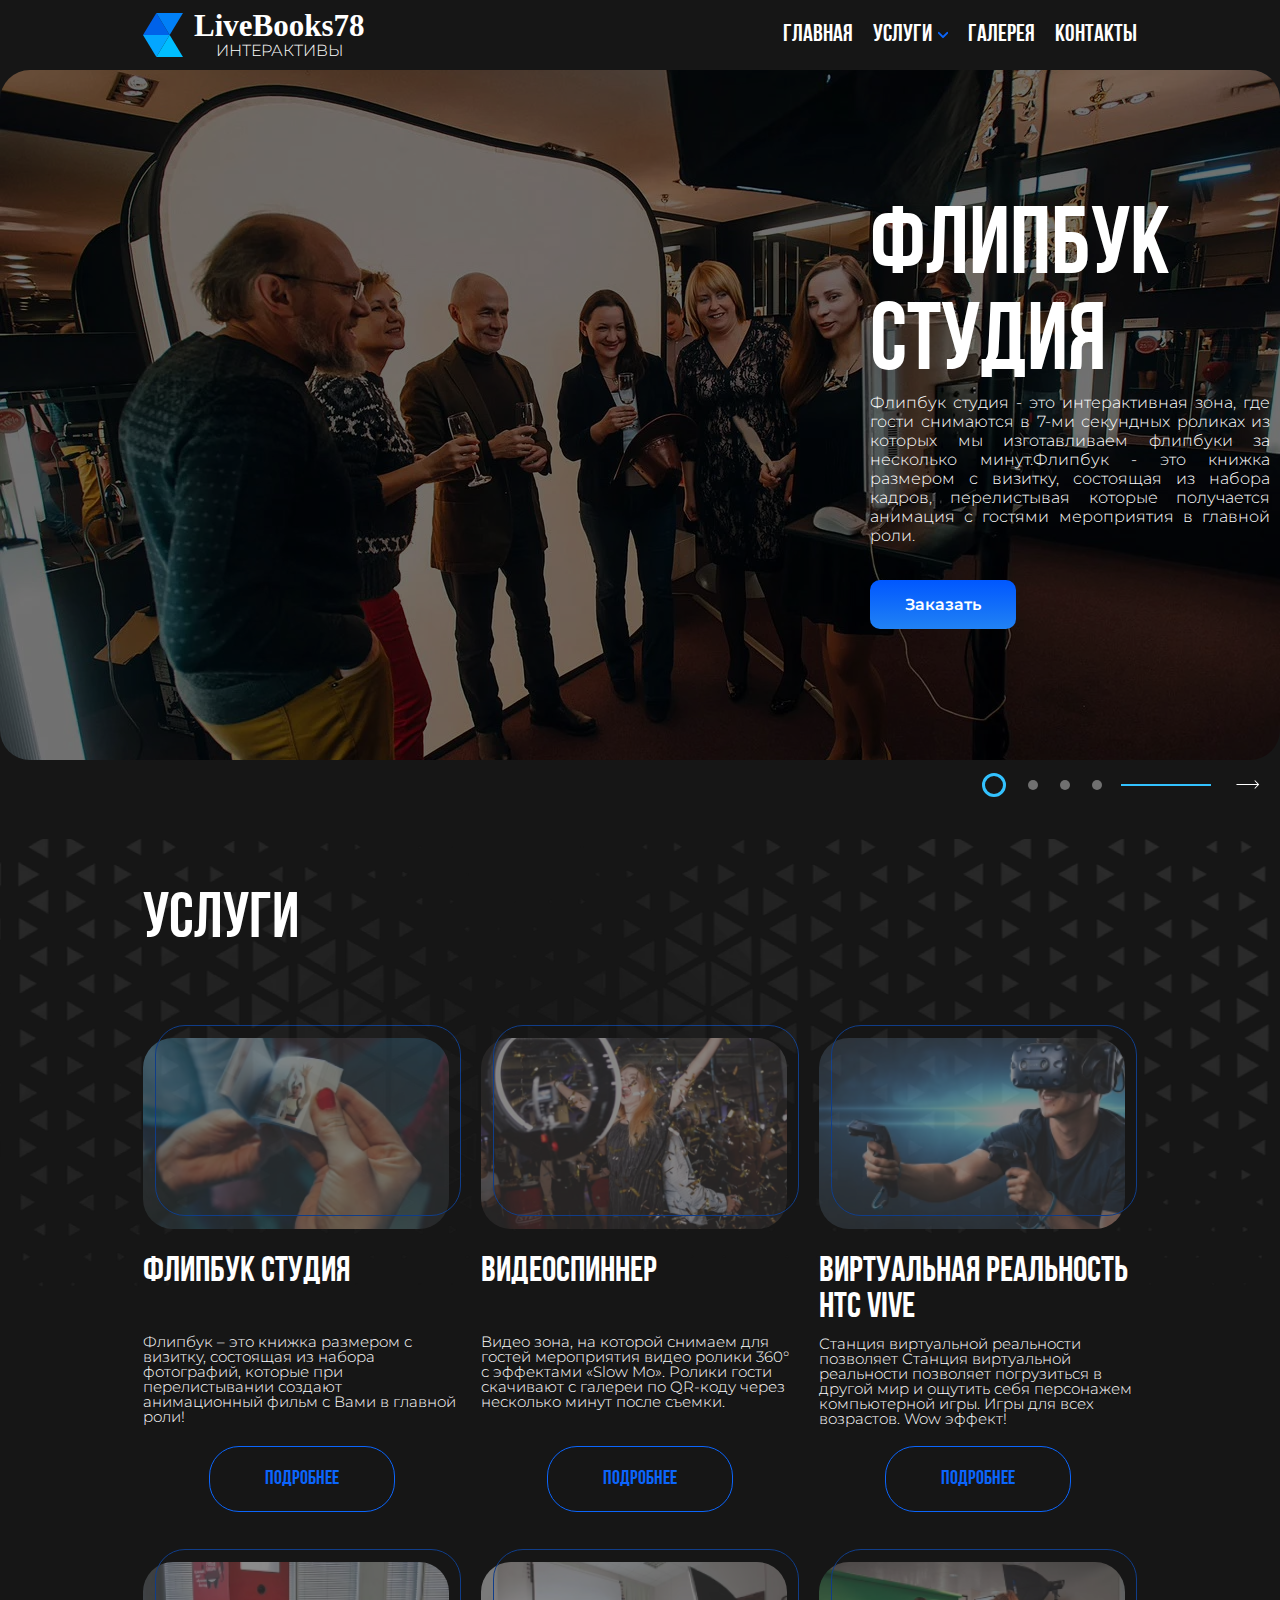
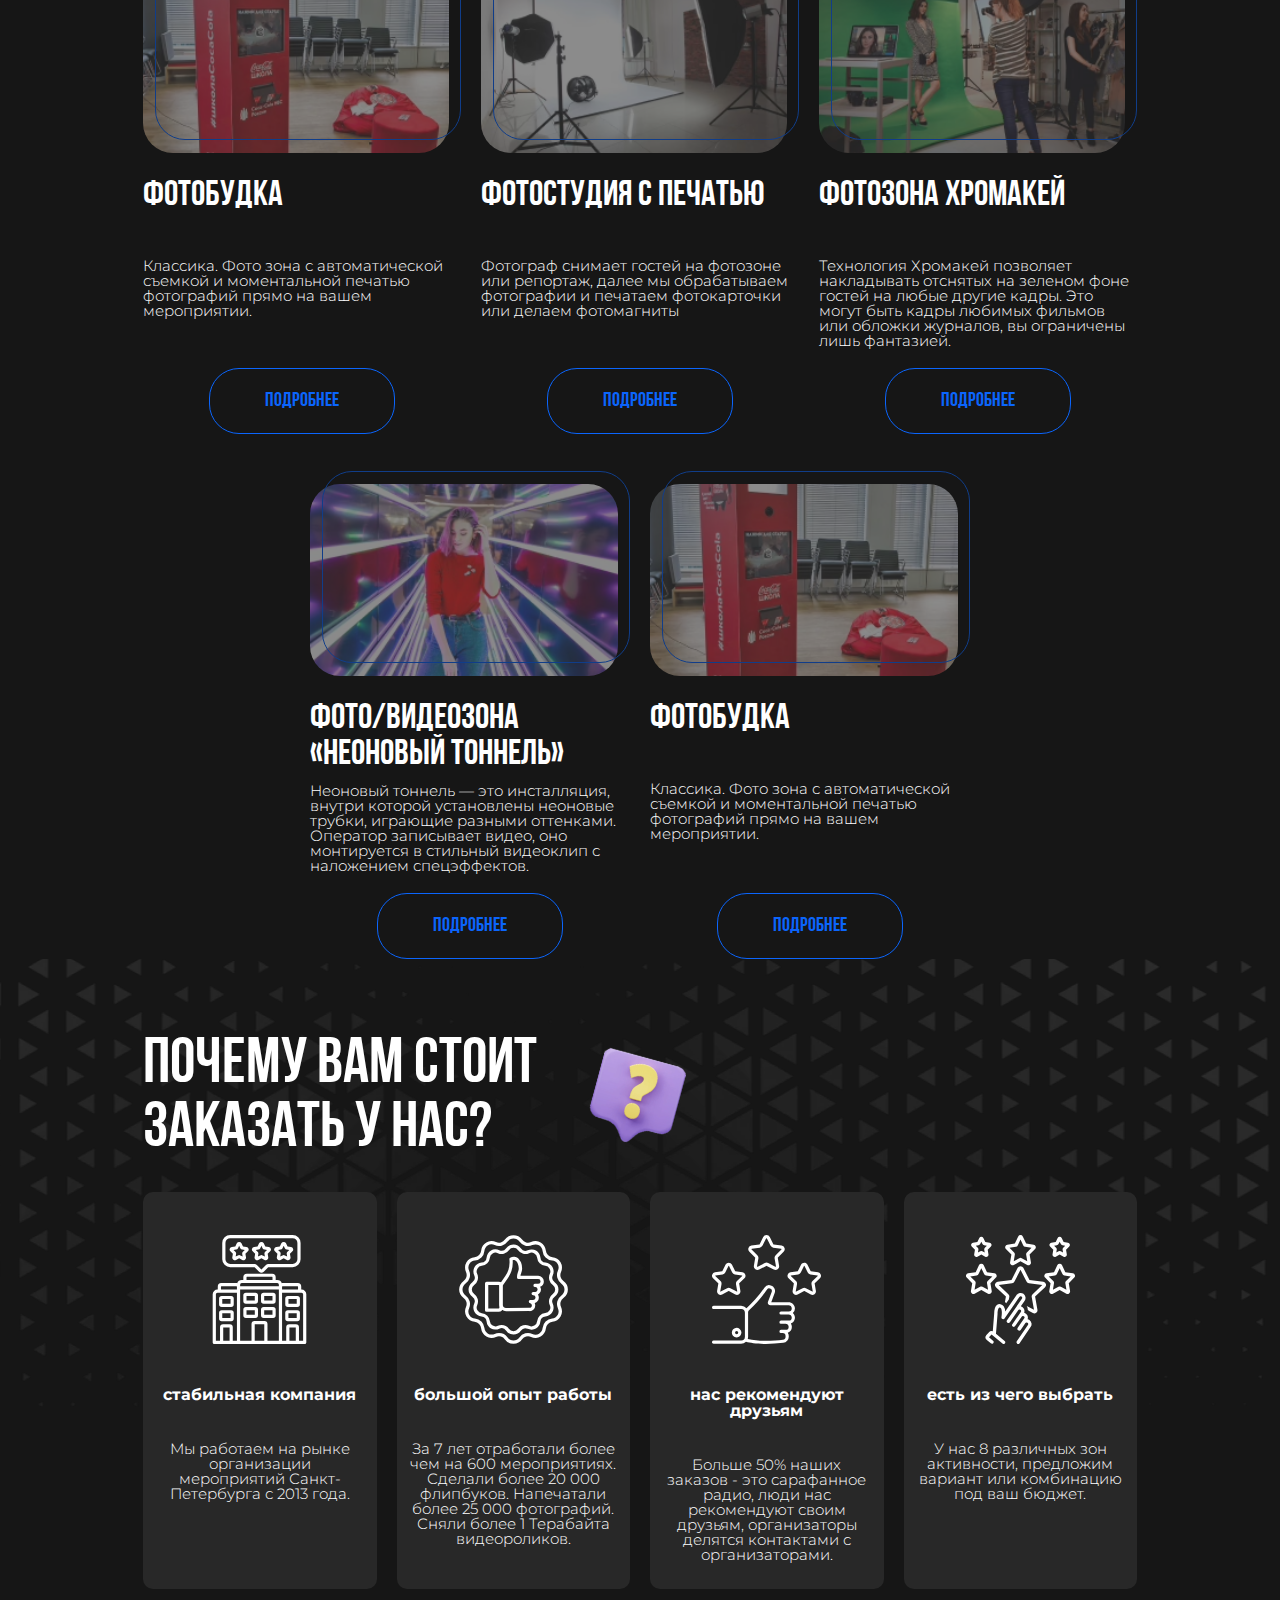
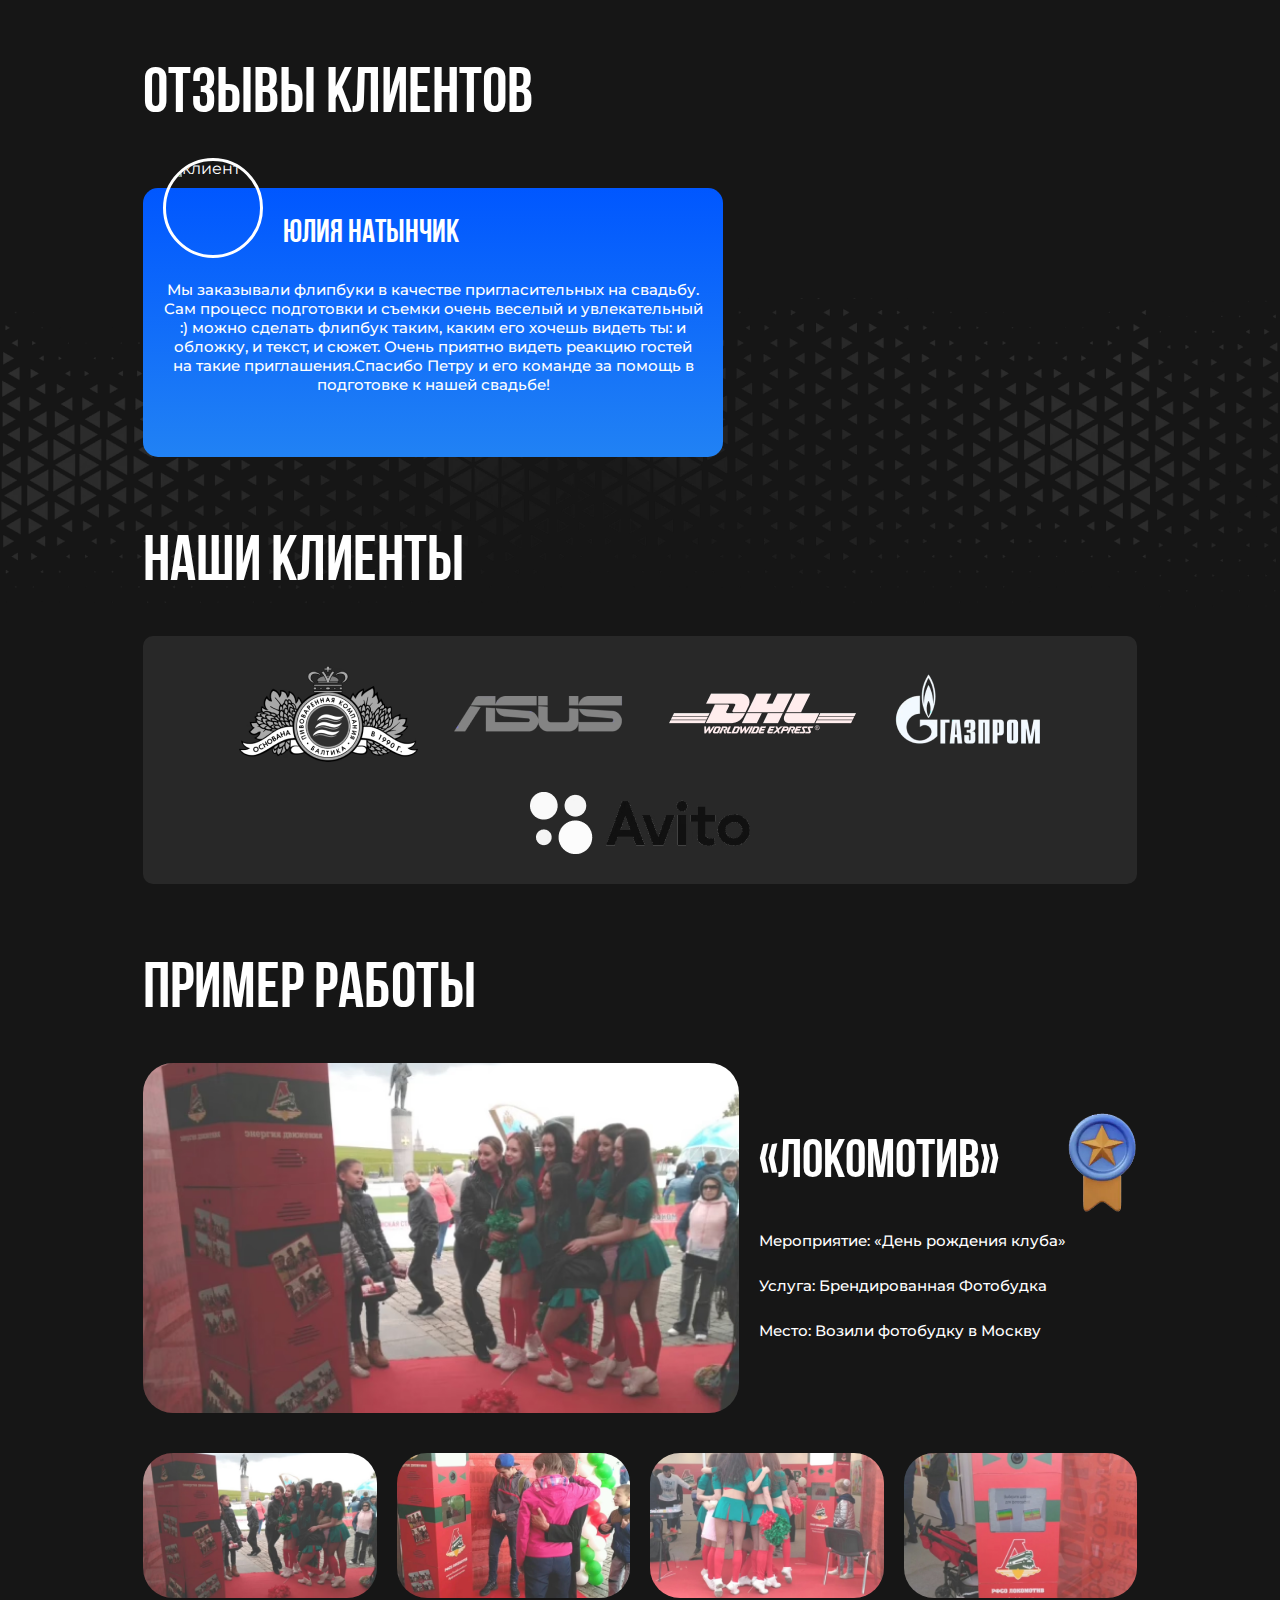
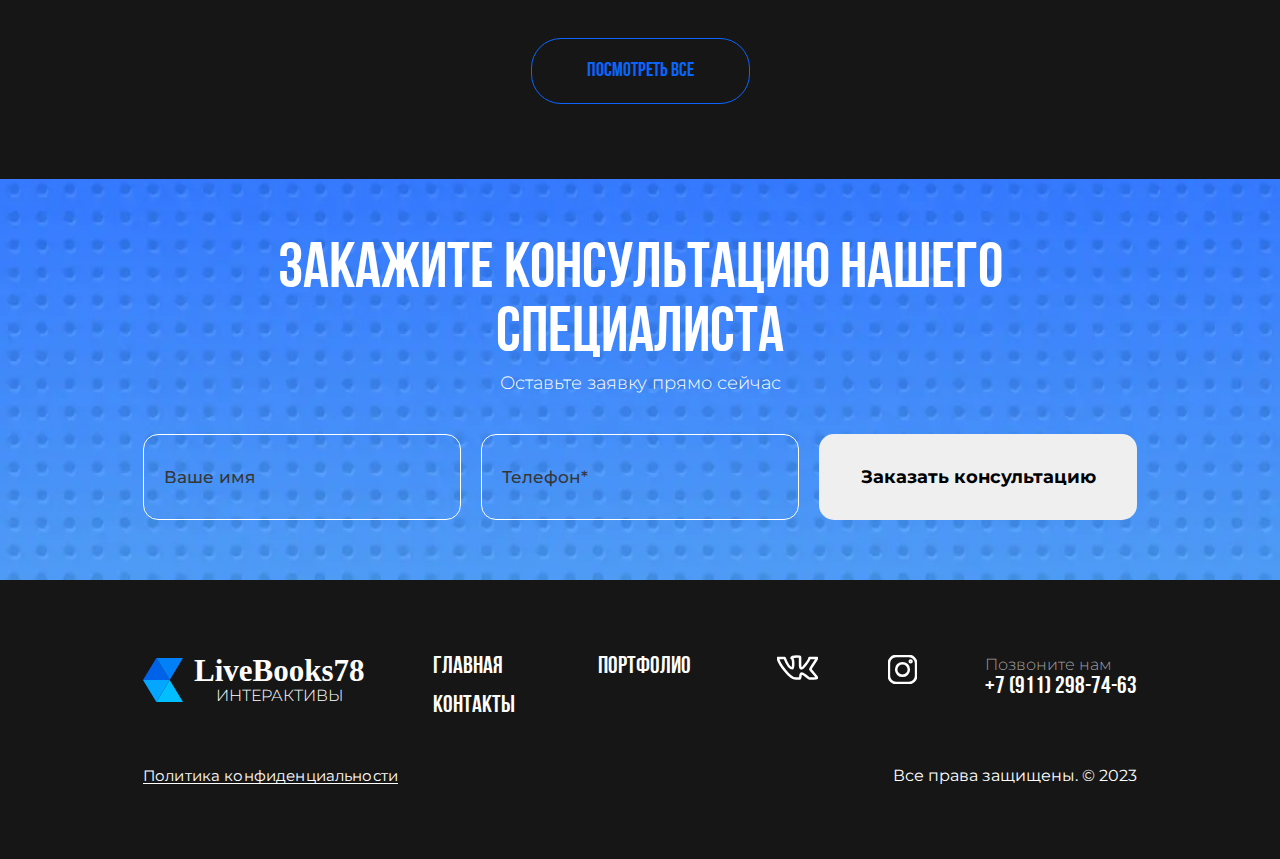
==== commit 8bbc3988: "Add files via upload" ====
--- a/index.html
+++ b/index.html
@@ -20,7 +20,7 @@
             <div class="menu__icon"><span></span></div>
             <nav class="menu__body">
               <ul class="menu__list">
-                <li><a class="menu__link" href="#">Главная</a></li>
+                <li><a class="menu__link" href="index.html">Главная</a></li>
                 <li class="menu__item">
                   <button class="menu__link menu__link_btn">Услуги</button><span class="menu__arrow"></span>
                   <ul class="menu__sub-list">
@@ -109,9 +109,9 @@
         </section>
         <section class="services">
           <div class="services__wrap _container">
-            <h2 class="title_h2">УСЛУГИ</h2>
+            <h2 class="title_h2">услуги</h2>
             <ul class="services__list"> 
-              <div class="services__item item">
+              <li class="services__item item">
                 <div class="item__img">
                   <picture class="picture">
                     <source srcset="img/flipbuk-studiya.avif" type="image/avif"/>
@@ -120,24 +120,24 @@
                   </picture>
                 </div>
                 <div class="item__content">
-                  <div class="item__title">ФЛИПБУК СТУДИЯ</div>
-                  <div class="item__descr">Флипбук – это книжка размером с визитку, состоящая из набора фотографий, которые при перелистывании создают анимационный фильм с Вами в главной роли!</div><a class="btn" href="#">ПОДРОБНЕЕ</a>
-                </div>
-              </div>
-              <div class="services__item item">
-                <div class="item__img">
-                  <picture class="picture">
-                    <source srcset="img/videospinner.avif" type="image/avif"/>
-                    <source srcset="img/videospinner.webp" type="image/webp"/>
-                    <source srcset="img/videospinner.jpg" type="image/jpg"/><img src="img/videospinner.jpg" alt="видеоспиннер"/>
+                  <div class="item__title">флипбук студия</div>
+                  <div class="item__descr">Флипбук – это книжка размером с визитку, состоящая из набора фотографий, которые при перелистывании создают анимационный фильм с Вами в главной роли!</div><a class="btn" href="#">подробнее</a>
+                </div>
+              </li>
+              <li class="services__item item">
+                <div class="item__img">
+                  <picture class="picture">
+                    <source srcset="img/videospiner.avif" type="image/avif"/>
+                    <source srcset="img/videospiner.webp" type="image/webp"/>
+                    <source srcset="img/videospiner.jpg" type="image/jpg"/><img src="img/videospiner.jpg" alt="видеоспиннер"/>
                   </picture>
                 </div>
                 <div class="item__content">
                   <div class="item__title">видеоспиннер</div>
-                  <div class="item__descr">Видео зона, на которой снимаем для гостей мероприятия видео ролики 360° с эффектами «Slow Mo». Ролики гости скачивают с галереи по QR-коду через несколько минут после съемки.</div><a class="btn" href="#">ПОДРОБНЕЕ</a>
-                </div>
-              </div>
-              <div class="services__item item">
+                  <div class="item__descr">Видео зона, на которой снимаем для гостей мероприятия видео ролики 360° с эффектами «Slow Mo». Ролики гости скачивают с галереи по QR-коду через несколько минут после съемки.</div><a class="btn" href="#">подробнее</a>
+                </div>
+              </li>
+              <li class="services__item item">
                 <div class="item__img">
                   <picture class="picture">
                     <source srcset="img/virtualnaya-realnost.avif" type="image/avif"/>
@@ -146,11 +146,11 @@
                   </picture>
                 </div>
                 <div class="item__content">
-                  <div class="item__title">ВИРТУАЛЬНАЯ РЕАЛЬНОСТЬ HTC VIVE</div>
-                  <div class="item__descr">Станция виртуальной реальности позволяет Станция виртуальной реальности позволяет погрузиться в другой мир и ощутить себя персонажем компьютерной игры. Игры для всех возрастов. Wow эффект!</div><a class="btn" href="#">ПОДРОБНЕЕ</a>
-                </div>
-              </div>
-              <div class="services__item item">
+                  <div class="item__title">виртуальная реальность htc vive</div>
+                  <div class="item__descr">Станция виртуальной реальности позволяет Станция виртуальной реальности позволяет погрузиться в другой мир и ощутить себя персонажем компьютерной игры. Игры для всех возрастов. Wow эффект!</div><a class="btn" href="#">подробнее</a>
+                </div>
+              </li>
+              <li class="services__item item">
                 <div class="item__img">
                   <picture class="picture">
                     <source srcset="img/fotobudka.avif" type="image/avif"/>
@@ -160,10 +160,10 @@
                 </div>
                 <div class="item__content">
                   <div class="item__title">фотобудка</div>
-                  <div class="item__descr">Классика. Фото зона с автоматической съемкой и моментальной печатью фотографий прямо на вашем мероприятии.</div><a class="btn" href="#">ПОДРОБНЕЕ</a>
-                </div>
-              </div>
-              <div class="services__item item">
+                  <div class="item__descr">Классика. Фото зона с автоматической съемкой и моментальной печатью фотографий прямо на вашем мероприятии.</div><a class="btn" href="#">подробнее</a>
+                </div>
+              </li>
+              <li class="services__item item">
                 <div class="item__img">
                   <picture class="picture">
                     <source srcset="img/fotostudiya.avif" type="image/avif"/>
@@ -173,10 +173,10 @@
                 </div>
                 <div class="item__content">
                   <div class="item__title">фотостудия с печатью</div>
-                  <div class="item__descr">Фотограф снимает гостей на фотозоне или репортаж, далее мы обрабатываем фотографии и печатаем фотокарточки или делаем фотомагниты</div><a class="btn" href="#">ПОДРОБНЕЕ</a>
-                </div>
-              </div>
-              <div class="services__item item">
+                  <div class="item__descr">Фотограф снимает гостей на фотозоне или репортаж, далее мы обрабатываем фотографии и печатаем фотокарточки или делаем фотомагниты</div><a class="btn" href="#">подробнее</a>
+                </div>
+              </li>
+              <li class="services__item item">
                 <div class="item__img">
                   <picture class="picture">
                     <source srcset="img/khromakey.avif" type="image/avif"/>
@@ -186,10 +186,10 @@
                 </div>
                 <div class="item__content">
                   <div class="item__title">фотозона хромакей</div>
-                  <div class="item__descr">Технология Хромакей позволяет накладывать отснятых на зеленом фоне гостей на любые другие кадры. Это могут быть кадры любимых фильмов или обложки журналов, вы ограничены лишь фантазией.</div><a class="btn" href="#">ПОДРОБНЕЕ</a>
-                </div>
-              </div>
-              <div class="services__item item">
+                  <div class="item__descr">Технология Хромакей позволяет накладывать отснятых на зеленом фоне гостей на любые другие кадры. Это могут быть кадры любимых фильмов или обложки журналов, вы ограничены лишь фантазией.</div><a class="btn" href="#">подробнее</a>
+                </div>
+              </li>
+              <li class="services__item item">
                 <div class="item__img">
                   <picture class="picture">
                     <source srcset="img/neonovyy-tonnel.avif" type="image/avif"/>
@@ -199,10 +199,10 @@
                 </div>
                 <div class="item__content">
                   <div class="item__title">фото/видеозона «неоновый тоннель»</div>
-                  <div class="item__descr">Неоновый тоннель — это инсталляция, внутри которой установлены неоновые трубки, играющие разными оттенками. Оператор записывает видео, оно монтируется в стильный видеоклип с наложением спецэффектов.</div><a class="btn" href="#">ПОДРОБНЕЕ</a>
-                </div>
-              </div>
-              <div class="services__item item">
+                  <div class="item__descr">Неоновый тоннель — это инсталляция, внутри которой установлены неоновые трубки, играющие разными оттенками. Оператор записывает видео, оно монтируется в стильный видеоклип с наложением спецэффектов.</div><a class="btn" href="#">подробнее</a>
+                </div>
+              </li>
+              <li class="services__item item">
                 <div class="item__img">
                   <picture class="picture">
                     <source srcset="img/fotobudka.avif" type="image/avif"/>
@@ -212,22 +212,9 @@
                 </div>
                 <div class="item__content">
                   <div class="item__title">фотобудка</div>
-                  <div class="item__descr">Классика. Фото зона с автоматической съемкой и моментальной печатью фотографий прямо на вашем мероприятии.</div><a class="btn" href="#">ПОДРОБНЕЕ</a>
-                </div>
-              </div>
-              <div class="services__item item">
-                <div class="item__img">
-                  <picture class="picture">
-                    <source srcset="img/fotobudka.avif" type="image/avif"/>
-                    <source srcset="img/fotobudka.webp" type="image/webp"/>
-                    <source srcset="img/fotobudka.jpg" type="image/jpg"/><img src="img/fotobudka.jpg" alt="фотобудка"/>
-                  </picture>
-                </div>
-                <div class="item__content">
-                  <div class="item__title">фотобудка</div>
-                  <div class="item__descr">Классика. Фото зона с автоматической съемкой и моментальной печатью фотографий прямо на вашем мероприятии.</div><a class="btn" href="#">ПОДРОБНЕЕ</a>
-                </div>
-              </div>
+                  <div class="item__descr">Классика. Фото зона с автоматической съемкой и моментальной печатью фотографий прямо на вашем мероприятии.</div><a class="btn" href="#">подробнее</a>
+                </div>
+              </li>
             </ul>
           </div>
         </section>
--- a/css/style.min.css
+++ b/css/style.min.css
@@ -1,2 +1,2 @@
-@font-face{font-family:Montserrat;font-display:swap;src:url(../fonts/Montserrat-Bold.woff) format("woff"),url(../fonts/Montserrat-Bold.woff2) format("woff2");font-weight:700;font-style:normal}@font-face{font-family:Montserrat;font-display:swap;src:url(../fonts/Montserrat-SemiBold.woff) format("woff"),url(../fonts/Montserrat-SemiBold.woff2) format("woff2");font-weight:600;font-style:normal}@font-face{font-family:Montserrat;font-display:swap;src:url(../fonts/Montserrat-Medium.woff) format("woff"),url(../fonts/Montserrat-Medium.woff2) format("woff2");font-weight:500;font-style:normal}@font-face{font-family:Montserrat;font-display:swap;src:url(../fonts/Montserrat-Regular.woff) format("woff"),url(../fonts/Montserrat-Regular.woff2) format("woff2");font-weight:400;font-style:normal}@font-face{font-family:Montserrat;font-display:swap;src:url(../fonts/Montserrat-Light.woff) format("woff"),url(../fonts/Montserrat-Light.woff2) format("woff2");font-weight:300;font-style:normal}@font-face{font-family:Bebas-Neue;font-display:swap;src:url(../fonts/Bebas-Neue-Bold.woff) format("woff"),url(../fonts/Bebas-Neue-Bold.woff2) format("woff2");font-weight:700;font-style:normal}*{padding:0;margin:0;border:0;-webkit-transition:all 0s ease 0s;-o-transition:all 0s ease 0s;transition:all 0s ease 0s}*,:after,:before{-webkit-box-sizing:border-box;box-sizing:border-box}:active,:focus{outline:0}a:active,a:focus{outline:0}aside,footer,header,nav,section{display:block}body,html{height:100%;min-width:320px}body{line-height:1;font-family:Montserrat;-ms-text-size-adjust:100%;-moz-text-size-adjust:100%;-webkit-text-size-adjust:100%}button,input,textarea{font-family:Montserrat}input::-ms-clear{display:none}button{cursor:pointer}button::-moz-focus-inner{padding:0;border:0}a,a:visited{text-decoration:none}a:hover{text-decoration:none}ul li{list-style:none}img{vertical-align:top}h1,h2,h3,h4,h5,h6{font-weight:inherit;font-size:inherit}body{background-color:#161616;color:#fff;font-family:Montserrat,sans-serif;font-size:16px;font-style:normal;font-weight:400}body._lock{overflow:hidden}.wrapper{position:relative;width:100%;min-height:100%;overflow:hidden;display:-webkit-box;display:-ms-flexbox;display:flex;-webkit-box-orient:vertical;-webkit-box-direction:normal;-ms-flex-direction:column;flex-direction:column;-webkit-box-pack:justify;-ms-flex-pack:justify;justify-content:space-between}._container{max-width:1210px;padding:0 15px;margin:0 auto}.btn{display:inline-block;padding:20px 55px;border-radius:30px;border:1px solid #0b65fc;color:#0b65fc;font-family:Bebas-Neue;font-size:20px;font-style:normal;font-weight:700;line-height:1.2}.title_h1,.title_h2,.title_h3,.title_h4{color:#fff;font-family:Bebas-Neue;font-size:44px;font-weight:700;line-height:normal}.header__wrap{margin:10px auto;display:-webkit-box;display:-ms-flexbox;display:flex;-webkit-box-pack:justify;-ms-flex-pack:justify;justify-content:space-between;-webkit-box-align:center;-ms-flex-align:center;align-items:center}.menu__icon{display:none}.menu__list>li{position:relative;margin:0 0 0 20px;display:-webkit-box;display:-ms-flexbox;display:flex;-webkit-box-align:center;-ms-flex-align:center;align-items:center}.menu__item{padding-right:15px}.menu__body button{background-color:transparent;text-align:left}.menu__link{color:#fff;font-family:Bebas-Neue;font-size:24px;font-style:normal;font-weight:700;line-height:normal}.menu__sub-list{position:absolute;z-index:1;top:100%;right:0;background-color:#000;padding:15px;min-width:200px}.menu__sub-list li{margin:0 0 10px 0}.menu__sub-list li:last-child{margin:0}.menu__sub-link{color:#fff;font-family:Bebas-Neue;font-size:24px;font-style:normal;font-weight:700;line-height:normal}.menu__arrow{display:inline-block;height:10px;width:10px;background-image:url(../img/icons/down-arrow.svg);background-repeat:no-repeat;background-position:center;-o-object-fit:contain;object-fit:contain;margin-left:6px}.menu__list li:hover .menu__arrow{-webkit-transform:rotate(-180deg);-ms-transform:rotate(-180deg);transform:rotate(-180deg)}body._pc .menu__list>li:hover .menu__sub-list{opacity:1;visibility:visible;-webkit-transform:translate(0,0);-ms-transform:translate(0,0);transform:translate(0,0);pointer-events:all}body._touch .menu__list>li{display:-webkit-box;display:-ms-flexbox;display:flex;-webkit-box-align:center;-ms-flex-align:center;align-items:center}body._touch .menu__link{-webkit-box-flex:1;-ms-flex:1 1 auto;flex:1 1 auto}body._touch .menu__list>li .menu__arrow{-webkit-transform:rotate(0);-ms-transform:rotate(0);transform:rotate(0)}body._touch .menu__list>li._active .menu__sub-list{opacity:1;visibility:visible;-webkit-transform:translate(0,0);-ms-transform:translate(0,0);transform:translate(0,0);pointer-events:all}body._touch .menu__list>li._active .menu__arrow{-webkit-transform:rotate(-180deg);-ms-transform:rotate(-180deg);transform:rotate(-180deg)}.logo{display:-webkit-box;display:-ms-flexbox;display:flex;-webkit-box-align:center;-ms-flex-align:center;align-items:center;-webkit-column-gap:11px;-moz-column-gap:11px;column-gap:11px}.logo__img{position:relative;width:40px;height:44px;overflow:hidden}.logo__img img{position:absolute;left:0;top:0;width:100%;height:100%;-o-object-fit:contain;object-fit:contain}.logo__title{display:block;color:#fff;font-family:Bebas Neue;font-size:31px;font-style:normal;font-weight:700;line-height:1}.logo__title span{display:block;text-align:center;font-family:Montserrat;font-size:16px;font-weight:300;line-height:normal}.contacts{display:none}.slider-section{width:100%;padding-bottom:50px}.slider{width:100%;position:relative;border-radius:30px;overflow:hidden}.slider__wrapper{display:-webkit-box;display:-ms-flexbox;display:flex;width:100%}.swiper-button-next::after{display:none}.slider-buttons{display:-webkit-box;display:-ms-flexbox;display:flex;-webkit-box-pack:end;-ms-flex-pack:end;justify-content:end;-webkit-box-align:center;-ms-flex-align:center;align-items:center;-webkit-box-pack:justify;-ms-flex-pack:justify;justify-content:space-between;-webkit-column-gap:130px;-moz-column-gap:130px;column-gap:130px;padding:0 20px;height:9px;margin-top:20px}.swiper-pagination{position:static;display:-webkit-box;display:-ms-flexbox;display:flex;-webkit-box-pack:end;-ms-flex-pack:end;justify-content:flex-end;-webkit-box-align:center;-ms-flex-align:center;align-items:center;-webkit-column-gap:14px;-moz-column-gap:14px;column-gap:14px}.swiper-pagination::after{content:"";position:absolute;right:-105px;top:50%;-webkit-transform:translateY(-50%);-ms-transform:translateY(-50%);transform:translateY(-50%);width:90px;height:2px;background-color:#33c2ff}.swiper-pagination-bullet{width:10px;height:10px;opacity:1;background-color:#707070;-webkit-transition:all .3s ease-in-out;-o-transition:all .3s ease-in-out;transition:all .3s ease-in-out}.swiper-pagination-bullet-active{width:24px;height:24px;background-color:transparent;border:solid 3px #33c2ff}.swiper-button-next{-webkit-box-flex:0;-ms-flex:0 0 24px;flex:0 0 24px;position:static;margin-top:0;width:24px;height:9px;background-image:url(../img/icons/arrow-next.svg);background-position:center;background-repeat:no-repeat;background-size:contain}.slid{position:relative;-webkit-box-flex:0;-ms-flex:0 0 100%;flex:0 0 100%}.slid__img{position:relative;width:100%;padding-bottom:100%}.slid__img img{position:absolute;left:0;top:0;width:100%;height:100%;-o-object-fit:cover;object-fit:cover;background-position:left;-webkit-filter:brightness(.45);filter:brightness(.45)}.slid__text{position:absolute;right:10px;top:50%;-webkit-transform:translateY(-50%);-ms-transform:translateY(-50%);transform:translateY(-50%)}.slid__title{color:#fff;font-family:Bebas-Neue;font-size:10vw;line-height:1}.slid__descr{display:none}.slid__btn{display:none}.services{padding-top:50px;background-image:url(../img/bg.avif);background-repeat:no-repeat;background-position:center -100px}.services h2{margin-bottom:30px}.services__list{display:-webkit-box;display:-ms-flexbox;display:flex;-ms-flex-wrap:wrap;flex-wrap:wrap;row-gap:50px}.item{position:relative;display:-webkit-box;display:-ms-flexbox;display:flex;-webkit-box-orient:vertical;-webkit-box-direction:normal;-ms-flex-direction:column;flex-direction:column}.item__img{position:relative;padding-bottom:60%;margin-bottom:25px;width:calc(100% - 12px);opacity:.5}.item__img img{position:absolute;top:0;left:0;width:100%;height:100%;border-radius:30px;-o-object-fit:cover;object-fit:cover}.item__img::before{position:absolute;z-index:2;content:"";width:100%;height:100%;left:12px;bottom:13px;border-radius:30px;border:1px solid #0b65fc}.item__content{display:-webkit-box;display:-ms-flexbox;display:flex;-webkit-box-orient:vertical;-webkit-box-direction:normal;-ms-flex-direction:column;flex-direction:column;-webkit-box-flex:1;-ms-flex-positive:1;flex-grow:1}.item__title{margin-bottom:10px;font-family:Bebas-Neue;font-size:36px;font-weight:700;line-height:1}.item__descr{margin-bottom:20px;font-family:Montserrat;font-size:15px;font-weight:300}.btn{margin-top:auto;-ms-flex-item-align:center;-ms-grid-row-align:center;align-self:center;-webkit-transition:color .3s ease-in;-o-transition:color .3s ease-in;transition:color .3s ease-in}.btn:hover{color:#2182f4;border:1px solid #2182f4;background-color:rgba(33,131,244,.0549019608)}.advantages{padding-top:75px;background-image:url(../img/bg.avif);background-repeat:no-repeat;background-position:center -100px}.advantages h3{margin-bottom:30px;position:relative;display:inline-block}.advantages__title-img{display:none}.advantages__list{display:-webkit-box;display:-ms-flexbox;display:flex;-ms-flex-wrap:wrap;flex-wrap:wrap;-webkit-box-pack:center;-ms-flex-pack:center;justify-content:center;margin:0 -10px}.advantages__item{display:-webkit-box;display:-ms-flexbox;display:flex;-webkit-box-orient:vertical;-webkit-box-direction:normal;-ms-flex-direction:column;flex-direction:column;-webkit-box-align:center;-ms-flex-align:center;align-items:center;width:280px;margin:10px;padding:43px 13px 27px;border-radius:10px;color:#fff;background:#282828;text-align:center;-webkit-transition:all .3s ease-in-out;-o-transition:all .3s ease-in-out;transition:all .3s ease-in-out}.advantages__item:hover{background:-webkit-gradient(linear,left top,left bottom,color-stop(100%,#2182f4),color-stop(0,#0057ff));background:-o-linear-gradient(#2182f4 100%,#0057ff 0);background:linear-gradient(#2182f4 100%,#0057ff 0)}.advantages__img{position:relative;width:109px;height:109px;margin-bottom:43px}.advantages__img img{position:absolute;left:0;top:0;width:100%;height:100%;-o-object-fit:contain;object-fit:contain}.advantages__title{margin-bottom:38px;font-weight:700}.advantages__descr{font-size:15px;font-weight:300}.reviews{padding:75px 0}.reviews h4{margin-bottom:60px}.slid-reviews{width:100%;max-width:100%;padding:30px 20px 63px;border-radius:15px;background:-webkit-gradient(linear,left top,left bottom,color-stop(0,#0057ff),to(#2182f4));background:-o-linear-gradient(#0057ff 0,#2182f4 100%);background:linear-gradient(#0057ff 0,#2182f4 100%)}.slid-reviews__person{position:relative;color:#fff}.slid-reviews__img{position:absolute;top:-60px;left:0;width:100px;height:100px;border-radius:50%;border:solid 3px #fff;overflow:hidden}.slid-reviews__img img{position:absolute;left:0;top:0;width:100%;height:100%}.slid-reviews__name{padding-left:120px;margin-bottom:30px;font-family:Bebas-Neue;font-size:26px;font-weight:700;text-transform:uppercase}.slid-reviews__descr{text-align:center;font-size:15px;font-weight:500;line-height:normal}.client__list{display:-webkit-box;display:-ms-flexbox;display:flex;-ms-flex-wrap:wrap;flex-wrap:wrap;-webkit-box-pack:center;-ms-flex-pack:center;justify-content:center;gap:30px;margin-top:40px;padding:30px;border-radius:10px;background:#282828}.client__item{-ms-flex-item-align:center;-ms-grid-row-align:center;align-self:center;position:relative}.client__item img{scale:1;margin:auto}.client__item img:hover{-webkit-transition:scale 1s ease-in-out;-o-transition:scale 1s ease-in-out;transition:scale 1s ease-in-out;scale:1.2}.cases{padding:75px 0}.cases__slider-wrap{display:-webkit-box;display:-ms-flexbox;display:flex;-webkit-box-orient:vertical;-webkit-box-direction:normal;-ms-flex-direction:column;flex-direction:column;row-gap:30px}.cases__slider{margin-top:40px}.cases__slider-preview{display:none}.cases__btn{margin-top:40px;text-align:center}.case{width:100%;overflow:hidden;border-radius:30px}.case__wrapper{display:-webkit-box;display:-ms-flexbox;display:flex;width:100%}.case__slide{-webkit-box-flex:0;-ms-flex:0 0 100%;flex:0 0 100%;height:350px;overflow:hidden}.case__slide img{width:100%;height:100%;-o-object-fit:cover;object-fit:cover}.info__title{margin-bottom:30px;font-family:Bebas-Neue;font-size:54px;line-height:1}.info__item{font-family:Montserrat;font-size:15px;font-weight:500}.info__item:not(:last-child){margin-bottom:18px}.preview{display:block;width:100%}.preview__wrapper{display:-webkit-box;display:-ms-flexbox;display:flex;-webkit-box-pack:justify;-ms-flex-pack:justify;justify-content:space-between;width:100%;overflow:hidden}.preview__slide{-webkit-box-flex:0;-ms-flex:0 0 calc(25% - 15px);flex:0 0 calc(25% - 15px);border-radius:30px;overflow:hidden}.preview__slide img{width:100%;height:100%;-o-object-fit:cover;object-fit:cover}._no-webp .form-section{background-image:url(../img/bg-form.jpg)}.form-section{padding:60px 0 40px;background-size:cover;background-position:center}.form-wrap{text-align:center}.form-wrap>.title_h4>span{margin:5px 0 40px;display:block;font-family:Montserrat;font-size:18px;font-weight:300}.form{display:-webkit-box;display:-ms-flexbox;display:flex;-webkit-box-orient:vertical;-webkit-box-direction:normal;-ms-flex-direction:column;flex-direction:column;row-gap:20px}.form-label{-ms-flex-item-align:center;-ms-grid-row-align:center;align-self:center;max-width:380px;width:100%;height:86px}.form-label input{width:100%;height:86px;padding:33px 0 33px 20px;color:#000;border-radius:15px;border:1px solid #fff;background-color:transparent;font-size:17px;font-weight:500}.form-btn{-ms-flex-item-align:center;-ms-grid-row-align:center;align-self:center;max-width:380px;width:100%;height:86px;border-radius:15px;font-size:18px;font-weight:700}::-webkit-input-placeholder{color:#363636}::-moz-placeholder{color:#363636}:-ms-input-placeholder{color:#363636}::-ms-input-placeholder{color:#363636}::placeholder{color:#363636}input:-webkit-autofill,input:-webkit-autofill:focus,input:-webkit-autofill:hover,select:-webkit-autofill,select:-webkit-autofill:focus,select:-webkit-autofill:hover,textarea:-webkit-autofill,textarea:-webkit-autofill:focus,textarea:-webkit-autofill:hover{-webkit-box-shadow:0 0 0 1000px transparent inset;-webkit-transition:background-color 5000s ease-in-out 0s;transition:background-color 5000s ease-in-out 0s}.intro__wrap{display:-webkit-box;display:-ms-flexbox;display:flex;-webkit-box-orient:vertical;-webkit-box-direction:normal;-ms-flex-direction:column;flex-direction:column;row-gap:45px}.intro__img{position:relative;width:100%;padding-bottom:100%;border-radius:30px;overflow:hidden}.intro__img img{position:absolute;left:0;top:0;width:100%;height:100%;-o-object-fit:cover;object-fit:cover}.intro__data{display:-webkit-box;display:-ms-flexbox;display:flex;-webkit-box-orient:vertical;-webkit-box-direction:normal;-ms-flex-direction:column;flex-direction:column;row-gap:30px}.intro__text{max-width:460px;text-align:justify;font-size:20px;font-weight:300}.intro__btn{max-width:300px;display:inline-block;padding:15px 35px;color:#fff;text-align:center;font-size:16px;font-style:normal;font-weight:600;border-radius:10px;background:-o-linear-gradient(#0057ff 0,#2182f4 100%);background:linear-gradient(#0057ff 0,#2182f4 100%);-webkit-transition:all .3s ease-in;-o-transition:all .3s ease-in;transition:all .3s ease-in}.intro__btn:hover{background:-o-linear-gradient(#2182f4 100%,#0057ff 0);background:linear-gradient(#2182f4 100%,#0057ff 0)}.type__wrap{margin-top:75px}.tabs__nav{display:-webkit-box;display:-ms-flexbox;display:flex;-webkit-box-orient:vertical;-webkit-box-direction:normal;-ms-flex-direction:column;flex-direction:column;row-gap:15px;padding:30px 0}.tabs__nav-item{text-align:center}.tabs__nav-btn{width:100%;max-width:250px;padding:0 30px 5px;border-bottom:#fff solid 1px;font-weight:300;color:#fff;font-size:20px;background-color:transparent}.tabs__panel{display:none}.tabs__panel--active{display:block}.tabs__nav-btn:focus{color:#0b65fc}.tabs__nav-btn--active{color:#0b65fc;border-bottom:#0b65fc solid 3px;-webkit-transition:color .3s ease-in-out;-o-transition:color .3s ease-in-out;transition:color .3s ease-in-out;font-weight:600;padding-bottom:4px}.parent{display:-ms-grid;display:grid;-ms-grid-columns:(1fr)[2];grid-template-columns:repeat(2,1fr);-ms-grid-rows:250px 150px 250px 1fr 250px;grid-template-rows:250px 150px 250px 1fr 250px;grid-column-gap:20px;grid-row-gap:20px}.div1{-ms-grid-row:1;-ms-grid-row-span:1;-ms-grid-column:1;-ms-grid-column-span:2;grid-area:1/1/2/3}.div2{-ms-grid-row:2;-ms-grid-row-span:1;-ms-grid-column:1;-ms-grid-column-span:1;grid-area:2/1/3/2}.div3{-ms-grid-row:2;-ms-grid-row-span:1;-ms-grid-column:2;-ms-grid-column-span:1;grid-area:2/2/3/3}.div4{-ms-grid-row:3;-ms-grid-row-span:1;-ms-grid-column:1;-ms-grid-column-span:2;grid-area:3/1/4/3}.div5{-ms-grid-row:4;-ms-grid-row-span:1;-ms-grid-column:1;-ms-grid-column-span:2;grid-area:4/1/5/3}.div6{-ms-grid-row:5;-ms-grid-row-span:1;-ms-grid-column:1;-ms-grid-column-span:2;grid-area:5/1/6/3}.tabs-item__content-img{position:relative;border-radius:10px;overflow:hidden}.tabs-item__content-img img{position:absolute;left:0;top:0;width:100%;height:100%;-o-object-fit:cover;object-fit:cover}.tabs-item__text{text-align:justify;font-size:14px;font-weight:300;line-height:1.93}.price .title_h3 span{display:block;font-family:Montserrat;font-size:16px;font-weight:300}.price__wrap{margin-top:75px}.price__body{display:-webkit-box;display:-ms-flexbox;display:flex;-webkit-box-orient:vertical;-webkit-box-direction:normal;-ms-flex-direction:column;flex-direction:column;row-gap:30px;margin-top:50px}.price__list{display:-webkit-box;display:-ms-flexbox;display:flex;-webkit-box-orient:vertical;-webkit-box-direction:normal;-ms-flex-direction:column;flex-direction:column;row-gap:15px}.price__item{padding:8px 0 8px 6px;border-radius:10px;background-color:#282828}.price__img{display:none}.config__title{color:#fff;font-family:Bebas-Neue;font-size:36px;font-weight:700}.config__table{width:100%;border-spacing:0;text-align:center}.config__time{margin-bottom:10px;background-color:#0b65fc;font-size:14px}.config__time td{padding:6px 0 14px}.config__price{font-size:11px}.config__price td{padding:17px 0 10px}.checklist{padding:28px 41px 46px;background-color:#282828;border-radius:10px}.checklist__list{margin-bottom:32px;color:#fff;font-family:Bebas-Neue;font-size:36px;font-weight:700}.checklist__item{position:relative;padding-left:43px;font-family:Montserrat;font-size:16px;font-weight:300}.checklist__item:first-child{margin-top:16px}.checklist__item:not(:last-child){margin-bottom:20px}.checklist__item::before{content:"";position:absolute;left:0;top:-2px;width:28px;height:21px;background-image:url(../img/icons/check-mark.svg);background-size:contain;background-repeat:no-repeat}.checklist__btn{display:block;margin:0 auto;padding:27px 70px;color:#fff;font-size:16px;font-style:normal;font-weight:600;border-radius:10px;background:-o-linear-gradient(#0057ff 0,#2182f4 100%);background:linear-gradient(#0057ff 0,#2182f4 100%);-webkit-transition:all .3s ease-in;-o-transition:all .3s ease-in;transition:all .3s ease-in}.checklist__btn:hover{background:-o-linear-gradient(#2182f4 100%,#0057ff 0);background:linear-gradient(#2182f4 100%,#0057ff 0)}.footer{padding:75px 0}.footer__wrap{display:-webkit-box;display:-ms-flexbox;display:flex;-webkit-box-orient:vertical;-webkit-box-direction:normal;-ms-flex-direction:column;flex-direction:column;row-gap:50px}.footer__content{display:-webkit-box;display:-ms-flexbox;display:flex;-webkit-box-orient:vertical;-webkit-box-direction:normal;-ms-flex-direction:column;flex-direction:column;-webkit-box-align:center;-ms-flex-align:center;align-items:center;row-gap:35px}.footer__social{display:-webkit-box;display:-ms-flexbox;display:flex;-webkit-column-gap:70px;-moz-column-gap:70px;column-gap:70px}.footer__info{text-align:center}.footer__privacy{border-bottom:1px solid #fff;color:#fff;font-size:15px;letter-spacing:.15px}.footer__copyright{display:block;margin-top:15px}.footer-menu__list{display:-webkit-box;display:-ms-flexbox;display:flex;-webkit-box-pack:justify;-ms-flex-pack:justify;justify-content:space-between;-webkit-column-gap:20px;-moz-column-gap:20px;column-gap:20px}.footer-menu__link{color:#fff;font-family:Bebas-Neue;font-size:24px}footer .contacts{display:-webkit-box;display:-ms-flexbox;display:flex;-webkit-column-gap:30px;-moz-column-gap:30px;column-gap:30px}footer .contacts__item{display:block;color:#9e9e9e;font-weight:300;line-height:1.25}footer .contacts__link{display:block;color:#fff;font-family:Bebas-Neue;font-size:24px;font-style:normal;font-weight:700;line-height:normal}@media (min-width:481px){.advantages__title-img{display:block;height:90px;position:absolute;right:-130px;top:50%;-webkit-transform:translateY(-50%);-ms-transform:translateY(-50%);transform:translateY(-50%);-o-object-fit:contain;object-fit:contain;rotate:15deg}.info{position:relative}._no-webp .info::after{background-image:url(../img/icons/star.png)}.info::after{content:"";position:absolute;right:0;top:0;width:70px;height:100px;background-repeat:no-repeat;background-size:contain;background-position:right}.intro__wrap{position:relative}._no-webp .intro__wrap::after{background-image:url(../img/icons/play.png)}.intro__wrap::after{content:"";position:absolute;right:8px;bottom:-3px;width:65px;height:65px;background-size:contain;background-repeat:no-repeat}.parent{-ms-grid-rows:300px 200px 300px 1fr 300px;grid-template-rows:300px 200px 300px 1fr 300px}.config__time{font-size:16px}.config__price{font-size:14px;font-weight:500}}@media (min-width:641px){._container{max-width:640px}.slid__img{height:690px;width:100%;padding-bottom:0}.slid__btn{display:block;margin-top:35px;padding:15px 35px;color:#fff;font-size:16px;font-style:normal;font-weight:600;border-radius:10px;background:-o-linear-gradient(#0057ff 0,#2182f4 100%);background:linear-gradient(#0057ff 0,#2182f4 100%);-webkit-transition:all .3s ease-in;-o-transition:all .3s ease-in;transition:all .3s ease-in}.slid__btn:hover{background:-o-linear-gradient(#2182f4 100%,#0057ff 0);background:linear-gradient(#2182f4 100%,#0057ff 0)}.services__list{-webkit-box-pack:center;-ms-flex-pack:center;justify-content:center;-webkit-column-gap:20px;-moz-column-gap:20px;column-gap:20px}.item{-webkit-box-flex:1;-ms-flex:1 0 280px;flex:1 0 280px;max-width:295px}.slid-reviews{max-width:580px}.slid-reviews__name{font-size:32px}.cases__slider-preview{display:block;margin-top:40px}.intro__wrap::after{width:100px;height:100px}.tabs__nav{-webkit-box-orient:horizontal;-webkit-box-direction:normal;-ms-flex-direction:row;flex-direction:row;-ms-flex-wrap:wrap;flex-wrap:wrap}.price__item{display:-webkit-box;display:-ms-flexbox;display:flex;-webkit-column-gap:20px;-moz-column-gap:20px;column-gap:20px;padding:20px 0 32px 20px}.price__img{display:block;position:relative;-webkit-box-flex:0;-ms-flex:0 0 160px;flex:0 0 160px;height:140px;border-radius:10px;overflow:hidden}.price__img img{position:absolute;left:0;top:0;width:100%;height:100%;-o-object-fit:cover;object-fit:cover}.price__config{-webkit-box-flex:1;-ms-flex:1 1 100%;flex:1 1 100%}}@media (min-width:767px){.menu__list{display:-webkit-box;display:-ms-flexbox;display:flex;-webkit-box-align:center;-ms-flex-align:center;align-items:center}.menu__list>li{padding:10px 0}.menu__sub-list{-webkit-transform:translate(0,10%);-ms-transform:translate(0,10%);transform:translate(0,10%);opacity:0;visibility:hidden;pointer-events:none;-webkit-transition:all .3s ease 0s;-o-transition:all .3s ease 0s;transition:all .3s ease 0s}}@media (min-width:961px){._container{max-width:960px}.item{-webkit-box-flex:1;-ms-flex:1 0 290px;flex:1 0 290px;max-width:320px}.cases__slider-wrap{-webkit-box-orient:horizontal;-webkit-box-direction:normal;-ms-flex-direction:row;flex-direction:row;-webkit-column-gap:20px;-moz-column-gap:20px;column-gap:20px;margin-top:40px}.cases__slider{margin-top:0;width:60%}.cases__info{-webkit-box-flex:1;-ms-flex:1 1 40%;flex:1 1 40%;-ms-flex-item-align:center;-ms-grid-row-align:center;align-self:center}.info::after{top:-25px}.info__title{margin-bottom:42px}.info__item:not(:last-child){margin-bottom:30px}.preview__wrapper{height:145px}.intro__wrap{-webkit-box-orient:horizontal;-webkit-box-direction:normal;-ms-flex-direction:row;flex-direction:row;-webkit-column-gap:30px;-moz-column-gap:30px;column-gap:30px}.intro__wrap::after{right:8px;bottom:140px}.intro__img{height:530px;-webkit-box-flex:0;-ms-flex:0 0 50%;flex:0 0 50%;padding-bottom:0}.intro__data{padding-top:45px;row-gap:0}.intro__text{margin:56px 0 68px}.intro__btn{padding:25px 100px}.parent{display:-ms-grid;display:grid;-ms-grid-columns:(1fr)[4];grid-template-columns:repeat(4,1fr);-ms-grid-rows:200px 200px 300px;grid-template-rows:200px 200px 300px;grid-column-gap:20px;grid-row-gap:20px}.div1{-ms-grid-row:1;-ms-grid-row-span:2;-ms-grid-column:1;-ms-grid-column-span:2;grid-area:1/1/3/3}.div2{-ms-grid-row:1;-ms-grid-row-span:1;-ms-grid-column:3;-ms-grid-column-span:1;grid-area:1/3/2/4}.div3{-ms-grid-row:2;-ms-grid-row-span:1;-ms-grid-column:3;-ms-grid-column-span:1;grid-area:2/3/3/4}.div4{-ms-grid-row:1;-ms-grid-row-span:2;-ms-grid-column:4;-ms-grid-column-span:1;grid-area:1/4/3/5}.div5{-ms-grid-row:3;-ms-grid-row-span:1;-ms-grid-column:1;-ms-grid-column-span:2;grid-area:3/1/4/3}.div6{-ms-grid-row:3;-ms-grid-row-span:1;-ms-grid-column:3;-ms-grid-column-span:2;grid-area:3/3/4/5}}@media (min-width:1025px){._container{max-width:1024px}.title_h1,.title_h2,.title_h3,.title_h4{font-size:64px}.slid__title{font-size:96px}.slid__descr{display:block;max-width:400px;text-align:justify;font-size:16px;font-style:normal;font-weight:300;line-height:normal}.services h2{margin-bottom:85px}.item{-webkit-box-flex:1;-ms-flex:1 0 290px;flex:1 0 290px;max-width:320px}.form-section{padding-bottom:60px}.form{-webkit-box-orient:horizontal;-webkit-box-direction:normal;-ms-flex-direction:row;flex-direction:row;-webkit-box-pack:justify;-ms-flex-pack:justify;justify-content:space-between;-webkit-column-gap:20px;-moz-column-gap:20px;column-gap:20px}.price__body{-webkit-box-orient:horizontal;-webkit-box-direction:normal;-ms-flex-direction:row;flex-direction:row;-webkit-column-gap:20px;-moz-column-gap:20px;column-gap:20px}.price__list{-webkit-box-flex:1;-ms-flex:1 0 500px;flex:1 0 500px}.price__checklist{-webkit-box-flex:0;-ms-flex:0 1 380px;flex:0 1 380px;-ms-flex-item-align:start;align-self:flex-start}.footer__content{-webkit-box-orient:horizontal;-webkit-box-direction:normal;-ms-flex-direction:row;flex-direction:row;-webkit-box-pack:justify;-ms-flex-pack:justify;justify-content:space-between;-webkit-box-align:start;-ms-flex-align:start;align-items:flex-start}.footer__info{display:-webkit-box;display:-ms-flexbox;display:flex;-webkit-box-pack:justify;-ms-flex-pack:justify;justify-content:space-between;-webkit-box-align:start;-ms-flex-align:start;align-items:flex-start}.footer__copyright{margin-top:0}.footer-menu__list{max-width:275px;display:-webkit-box;display:-ms-flexbox;display:flex;-ms-flex-wrap:wrap;flex-wrap:wrap;row-gap:15px}.footer-menu li{-webkit-box-flex:0;-ms-flex:0 0 40%;flex:0 0 40%}}@media (min-width:1281px){._container{max-width:1210px}.header__wrap{margin:40px auto}.logo__img{width:64px;height:71px}.logo__title{font-size:40px}.logo__title span{font-size:20px}.contacts{display:-webkit-box;display:-ms-flexbox;display:flex;-webkit-column-gap:30px;-moz-column-gap:30px;column-gap:30px}.contacts__item{display:block;color:#9e9e9e;font-weight:300;line-height:1.25}.contacts__link{display:block;color:#fff;font-family:Bebas-Neue;font-size:24px;font-style:normal;font-weight:700;line-height:normal}.slider-section{max-width:1700px;padding-left:calc((100% - 1500px)/ 2)}.item{-webkit-box-flex:0;-ms-flex:0 0 280px;flex:0 0 280px}.item__img{margin-bottom:34px}.item__title{margin-bottom:9px}.item__descr{margin-bottom:37px}.advantages{padding-top:117 px}.advantages h3{margin-bottom:80px}.cases__slider-wrap{-webkit-column-gap:55px;-moz-column-gap:55px;column-gap:55px}.cases__slider{max-width:580px}.case{width:580px;height:380px}.case__slide{height:100%}.info::after{width:131px;height:187px;top:-40px}.info__title{font-size:64px}.preview__wrapper{height:214px}.intro__wrap::after{right:-70px;bottom:130px;width:165px;height:165px}}@media (max-width:767px){._pc .menu__list>li:hover .menu__sub-list{display:block}.menu__icon{z-index:5;display:block;position:relative;width:30px;height:18px;cursor:pointer}.menu__icon span,.menu__icon::after,.menu__icon::before{left:0;position:absolute;height:10%;width:100%;-webkit-transition:all .3s ease 0s;-o-transition:all .3s ease 0s;transition:all .3s ease 0s;background-color:#fff}.menu__icon::after,.menu__icon::before{content:""}.menu__icon::before{top:0}.menu__icon::after{bottom:0}.menu__icon span{top:50%;-webkit-transform:scale(1) translate(0,-50%);-ms-transform:scale(1) translate(0,-50%);transform:scale(1) translate(0,-50%)}.menu__icon._active span{-webkit-transform:scale(0) translate(0,-50%);-ms-transform:scale(0) translate(0,-50%);transform:scale(0) translate(0,-50%)}.menu__icon._active::before{top:50%;-webkit-transform:rotate(-45deg) translate(0,-50%);-ms-transform:rotate(-45deg) translate(0,-50%);transform:rotate(-45deg) translate(0,-50%)}.menu__icon._active::after{bottom:50%;-webkit-transform:rotate(45deg) translate(0,50%);-ms-transform:rotate(45deg) translate(0,50%);transform:rotate(45deg) translate(0,50%)}.menu__body{position:fixed;z-index:4;top:0;left:-100%;width:100%;height:100%;background-color:rgba(0,0,0,.9);padding:100px 30px 30px 30px;-webkit-transition:left .3s ease 0s;-o-transition:left .3s ease 0s;transition:left .3s ease 0s;overflow:auto}.menu__body._active{left:0}.menu__list>li{-ms-flex-wrap:wrap;flex-wrap:wrap;margin:0 0 30px 0}.menu__list>li:last-child{margin-bottom:0}.menu__list>li._active .menu__sub-list{display:block}.menu__link{font-size:24px}.menu__sub-list{position:relative;background-color:rgba(0,0,0,.3);-webkit-box-flex:1;-ms-flex:1 1 100%;flex:1 1 100%;margin:20px 0 0 0;display:none}.menu__sub-link{color:#fff}}._webp .form-section{background-image:url(../img/bg-form.webp)}@media (min-width:481px){._webp .info::after{background-image:url(../img/icons/star.webp)}}@media (min-width:481px){._webp .intro__wrap::after{background-image:url(../img/icons/play.webp)}}
+@font-face{font-family:Montserrat;font-display:swap;src:url(../fonts/Montserrat-Bold.woff) format("woff"),url(../fonts/Montserrat-Bold.woff2) format("woff2");font-weight:700;font-style:normal}@font-face{font-family:Montserrat;font-display:swap;src:url(../fonts/Montserrat-SemiBold.woff) format("woff"),url(../fonts/Montserrat-SemiBold.woff2) format("woff2");font-weight:600;font-style:normal}@font-face{font-family:Montserrat;font-display:swap;src:url(../fonts/Montserrat-Medium.woff) format("woff"),url(../fonts/Montserrat-Medium.woff2) format("woff2");font-weight:500;font-style:normal}@font-face{font-family:Montserrat;font-display:swap;src:url(../fonts/Montserrat-Regular.woff) format("woff"),url(../fonts/Montserrat-Regular.woff2) format("woff2");font-weight:400;font-style:normal}@font-face{font-family:Montserrat;font-display:swap;src:url(../fonts/Montserrat-Light.woff) format("woff"),url(../fonts/Montserrat-Light.woff2) format("woff2");font-weight:300;font-style:normal}@font-face{font-family:Bebas-Neue;font-display:swap;src:url(../fonts/Bebas-Neue-Bold.woff) format("woff"),url(../fonts/Bebas-Neue-Bold.woff2) format("woff2");font-weight:700;font-style:normal}*{padding:0;margin:0;border:0;-webkit-transition:all 0s ease 0s;-o-transition:all 0s ease 0s;transition:all 0s ease 0s}*,:after,:before{-webkit-box-sizing:border-box;box-sizing:border-box}:active,:focus{outline:0}a:active,a:focus{outline:0}aside,footer,header,nav,section{display:block}body,html{height:100%;min-width:320px}body{line-height:1;font-family:Montserrat;-ms-text-size-adjust:100%;-moz-text-size-adjust:100%;-webkit-text-size-adjust:100%}button,input,textarea{font-family:Montserrat}input::-ms-clear{display:none}button{cursor:pointer}button::-moz-focus-inner{padding:0;border:0}a,a:visited{text-decoration:none}a:hover{text-decoration:none}ul li{list-style:none}img{vertical-align:top}h1,h2,h3,h4,h5,h6{font-weight:inherit;font-size:inherit}body{background-color:#161616;color:#fff;font-family:Montserrat,sans-serif;font-size:16px;font-style:normal;font-weight:400}body._lock{overflow:hidden}.wrapper{position:relative;width:100%;min-height:100%;overflow:hidden;display:-webkit-box;display:-ms-flexbox;display:flex;-webkit-box-orient:vertical;-webkit-box-direction:normal;-ms-flex-direction:column;flex-direction:column;-webkit-box-pack:justify;-ms-flex-pack:justify;justify-content:space-between}._container{max-width:1210px;padding:0 15px;margin:0 auto}.btn{display:inline-block;padding:20px 55px;border-radius:30px;border:1px solid #0b65fc;color:#0b65fc;font-family:Bebas-Neue;font-size:20px;font-style:normal;font-weight:700;line-height:1.2}.title_h1,.title_h2,.title_h3,.title_h4{color:#fff;font-family:Bebas-Neue;font-size:44px;font-weight:700;line-height:normal}.header__wrap{margin:10px auto;display:-webkit-box;display:-ms-flexbox;display:flex;-webkit-box-pack:justify;-ms-flex-pack:justify;justify-content:space-between;-webkit-box-align:center;-ms-flex-align:center;align-items:center}.menu__icon{display:none}.menu__list>li{position:relative;margin:0 0 0 20px;display:-webkit-box;display:-ms-flexbox;display:flex;-webkit-box-align:center;-ms-flex-align:center;align-items:center}.menu__item{padding-right:15px}.menu__body button{background-color:transparent;text-align:left}.menu__link{color:#fff;font-family:Bebas-Neue;font-size:24px;font-style:normal;font-weight:700;line-height:normal}.menu__sub-list{position:absolute;z-index:1;top:100%;right:0;background-color:#000;padding:15px;min-width:200px}.menu__sub-list li{margin:0 0 10px 0}.menu__sub-list li:last-child{margin:0}.menu__sub-link{color:#fff;font-family:Bebas-Neue;font-size:24px;font-style:normal;font-weight:700;line-height:normal}.menu__arrow{display:inline-block;height:10px;width:10px;background-image:url(../img/icons/down-arrow.svg);background-repeat:no-repeat;background-position:center;-o-object-fit:contain;object-fit:contain;margin-left:6px}.menu__list li:hover .menu__arrow{-webkit-transform:rotate(-180deg);-ms-transform:rotate(-180deg);transform:rotate(-180deg)}body._pc .menu__list>li:hover .menu__sub-list{opacity:1;visibility:visible;-webkit-transform:translate(0,0);-ms-transform:translate(0,0);transform:translate(0,0);pointer-events:all}body._touch .menu__list>li{display:-webkit-box;display:-ms-flexbox;display:flex;-webkit-box-align:center;-ms-flex-align:center;align-items:center}body._touch .menu__link{-webkit-box-flex:1;-ms-flex:1 1 auto;flex:1 1 auto}body._touch .menu__list>li .menu__arrow{-webkit-transform:rotate(0);-ms-transform:rotate(0);transform:rotate(0)}body._touch .menu__list>li._active .menu__sub-list{opacity:1;visibility:visible;-webkit-transform:translate(0,0);-ms-transform:translate(0,0);transform:translate(0,0);pointer-events:all}body._touch .menu__list>li._active .menu__arrow{-webkit-transform:rotate(-180deg);-ms-transform:rotate(-180deg);transform:rotate(-180deg)}.logo{display:-webkit-box;display:-ms-flexbox;display:flex;-webkit-box-align:center;-ms-flex-align:center;align-items:center;-webkit-column-gap:11px;-moz-column-gap:11px;column-gap:11px}.logo__img{position:relative;width:40px;height:44px;overflow:hidden}.logo__img img{position:absolute;left:0;top:0;width:100%;height:100%;-o-object-fit:contain;object-fit:contain}.logo__title{display:block;color:#fff;font-family:Bebas Neue;font-size:31px;font-style:normal;font-weight:700;line-height:1}.logo__title span{display:block;text-align:center;font-family:Montserrat;font-size:16px;font-weight:300;line-height:normal}.contacts{display:none}.slider-section{width:100%;padding-bottom:50px}.slider{width:100%;position:relative;border-radius:30px;overflow:hidden}.slider__wrapper{display:-webkit-box;display:-ms-flexbox;display:flex;width:100%}.swiper-button-next::after{display:none}.slider-buttons{display:-webkit-box;display:-ms-flexbox;display:flex;-webkit-box-pack:end;-ms-flex-pack:end;justify-content:end;-webkit-box-align:center;-ms-flex-align:center;align-items:center;-webkit-box-pack:justify;-ms-flex-pack:justify;justify-content:space-between;-webkit-column-gap:130px;-moz-column-gap:130px;column-gap:130px;padding:0 20px;height:9px;margin-top:20px}.swiper-pagination{position:static;display:-webkit-box;display:-ms-flexbox;display:flex;-webkit-box-pack:end;-ms-flex-pack:end;justify-content:flex-end;-webkit-box-align:center;-ms-flex-align:center;align-items:center;-webkit-column-gap:14px;-moz-column-gap:14px;column-gap:14px}.swiper-pagination::after{content:"";position:absolute;right:-105px;top:50%;-webkit-transform:translateY(-50%);-ms-transform:translateY(-50%);transform:translateY(-50%);width:90px;height:2px;background-color:#33c2ff}.swiper-pagination-bullet{width:10px;height:10px;opacity:1;background-color:#707070;-webkit-transition:all .3s ease-in-out;-o-transition:all .3s ease-in-out;transition:all .3s ease-in-out}.swiper-pagination-bullet-active{width:24px;height:24px;background-color:transparent;border:solid 3px #33c2ff}.swiper-button-next{-webkit-box-flex:0;-ms-flex:0 0 24px;flex:0 0 24px;position:static;margin-top:0;width:24px;height:9px;background-image:url(../img/icons/arrow-next.svg);background-position:center;background-repeat:no-repeat;background-size:contain}.slid{position:relative;-webkit-box-flex:0;-ms-flex:0 0 100%;flex:0 0 100%}.slid__img{position:relative;width:100%;padding-bottom:100%}.slid__img img{position:absolute;left:0;top:0;width:100%;height:100%;-o-object-fit:cover;object-fit:cover;background-position:left;-webkit-filter:brightness(.45);filter:brightness(.45)}.slid__text{position:absolute;right:10px;top:50%;-webkit-transform:translateY(-50%);-ms-transform:translateY(-50%);transform:translateY(-50%)}.slid__title{color:#fff;font-family:Bebas-Neue;font-size:10vw;line-height:1}.slid__descr{display:none}.slid__btn{display:none}._no-webp .services{background-image:url(../img/bg.png)}.services{padding-top:50px;background-repeat:repeat-x;background-position:center -100px}.services h2{margin-bottom:30px}.services__list{display:-webkit-box;display:-ms-flexbox;display:flex;-ms-flex-wrap:wrap;flex-wrap:wrap;row-gap:50px}.item{position:relative;display:-webkit-box;display:-ms-flexbox;display:flex;-webkit-box-orient:vertical;-webkit-box-direction:normal;-ms-flex-direction:column;flex-direction:column}.item__img{position:relative;padding-bottom:60%;margin-bottom:25px;width:calc(100% - 12px);opacity:.5}.item__img img{position:absolute;top:0;left:0;width:100%;height:100%;border-radius:30px;-o-object-fit:cover;object-fit:cover}.item__img::before{position:absolute;z-index:2;content:"";width:100%;height:100%;left:12px;bottom:13px;border-radius:30px;border:1px solid #0b65fc}.item__content{display:-webkit-box;display:-ms-flexbox;display:flex;-webkit-box-orient:vertical;-webkit-box-direction:normal;-ms-flex-direction:column;flex-direction:column;-webkit-box-flex:1;-ms-flex-positive:1;flex-grow:1}.item__title{margin-bottom:10px;font-family:Bebas-Neue;font-size:36px;font-weight:700;line-height:1}.item__descr{margin-bottom:20px;font-family:Montserrat;font-size:15px;font-weight:300}.btn{margin-top:auto;-ms-flex-item-align:center;-ms-grid-row-align:center;align-self:center;-webkit-transition:color .3s ease-in;-o-transition:color .3s ease-in;transition:color .3s ease-in}.btn:hover{color:#2182f4;border:1px solid #2182f4;background-color:rgba(33,131,244,.0549019608)}._no-webp .advantages{background-image:url(../img/bg.png)}.advantages{padding-top:75px;background-repeat:repeat-x;background-position:center -100px}.advantages h3{margin-bottom:30px;position:relative;display:inline-block}.advantages__title-img{display:none}.advantages__list{display:-webkit-box;display:-ms-flexbox;display:flex;-ms-flex-wrap:wrap;flex-wrap:wrap;-webkit-box-pack:center;-ms-flex-pack:center;justify-content:center;gap:20px}.advantages__item{-webkit-box-flex:0;-ms-flex:0 0 100%;flex:0 0 100%;display:-webkit-box;display:-ms-flexbox;display:flex;-webkit-box-orient:vertical;-webkit-box-direction:normal;-ms-flex-direction:column;flex-direction:column;-webkit-box-align:center;-ms-flex-align:center;align-items:center;width:280px;padding:43px 13px 27px;border-radius:10px;color:#fff;background:#282828;text-align:center;-webkit-transition:all .3s ease-in-out;-o-transition:all .3s ease-in-out;transition:all .3s ease-in-out}.advantages__item:hover{background:-webkit-gradient(linear,left top,left bottom,color-stop(100%,#2182f4),color-stop(0,#0057ff));background:-o-linear-gradient(#2182f4 100%,#0057ff 0);background:linear-gradient(#2182f4 100%,#0057ff 0)}.advantages__img{position:relative;width:109px;height:109px;margin-bottom:43px}.advantages__img img{position:absolute;left:0;top:0;width:100%;height:100%;-o-object-fit:contain;object-fit:contain}.advantages__title{margin-bottom:38px;font-weight:700}.advantages__descr{font-size:15px;font-weight:300}.reviews{position:relative;padding:75px 0}._no-webp .reviews::after{background-image:url(../img/bg.png)}.reviews::after{content:"";position:absolute;z-index:-1;left:0;bottom:-210px;width:100%;height:570px;background-position:center;background-repeat:repeat-x;background-size:contain}.reviews h4{margin-bottom:60px}.slid-reviews{width:100%;max-width:100%;padding:30px 20px 63px;border-radius:15px;background:-webkit-gradient(linear,left top,left bottom,color-stop(0,#0057ff),to(#2182f4));background:-o-linear-gradient(#0057ff 0,#2182f4 100%);background:linear-gradient(#0057ff 0,#2182f4 100%)}.slid-reviews__person{position:relative;color:#fff}.slid-reviews__img{position:absolute;top:-60px;left:0;width:100px;height:100px;border-radius:50%;border:solid 3px #fff;overflow:hidden}.slid-reviews__img img{position:absolute;left:0;top:0;width:100%;height:100%}.slid-reviews__name{padding-left:120px;margin-bottom:30px;font-family:Bebas-Neue;font-size:26px;font-weight:700;text-transform:uppercase}.slid-reviews__descr{text-align:center;font-size:15px;font-weight:500;line-height:normal}.client__list{display:-webkit-box;display:-ms-flexbox;display:flex;-ms-flex-wrap:wrap;flex-wrap:wrap;-webkit-box-pack:center;-ms-flex-pack:center;justify-content:center;gap:30px;margin-top:40px;padding:30px;border-radius:10px;background:#282828}.client__item{-ms-flex-item-align:center;-ms-grid-row-align:center;align-self:center;position:relative}.client__item img{scale:1;margin:auto}.client__item img:hover{-webkit-transition:scale 1s ease-in-out;-o-transition:scale 1s ease-in-out;transition:scale 1s ease-in-out;scale:1.2}.cases{padding:75px 0}.cases__slider-wrap{display:-webkit-box;display:-ms-flexbox;display:flex;-webkit-box-orient:vertical;-webkit-box-direction:normal;-ms-flex-direction:column;flex-direction:column;row-gap:30px}.cases__slider{margin-top:40px}.cases__slider-preview{display:none}.cases__btn{margin-top:40px;text-align:center}.case{width:100%;overflow:hidden;border-radius:30px}.case__wrapper{display:-webkit-box;display:-ms-flexbox;display:flex;width:100%}.case__slide{-webkit-box-flex:0;-ms-flex:0 0 100%;flex:0 0 100%;height:350px;overflow:hidden}.case__slide img{width:100%;height:100%;-o-object-fit:cover;object-fit:cover}.info__title{margin-bottom:30px;font-family:Bebas-Neue;font-size:54px;line-height:1}.info__item{font-family:Montserrat;font-size:15px;font-weight:500}.info__item:not(:last-child){margin-bottom:18px}.preview{display:block;width:100%}.preview__wrapper{display:-webkit-box;display:-ms-flexbox;display:flex;-webkit-box-pack:justify;-ms-flex-pack:justify;justify-content:space-between;width:100%;overflow:hidden}.preview__slide{-webkit-box-flex:0;-ms-flex:0 0 calc(25% - 15px);flex:0 0 calc(25% - 15px);border-radius:30px;overflow:hidden}.preview__slide img{width:100%;height:100%;-o-object-fit:cover;object-fit:cover}._no-webp .form-section{background-image:url(../img/bg-form.jpg)}.form-section{padding:60px 0 40px;background-size:cover;background-position:center}.form-wrap{text-align:center}.form-wrap>.title_h4>span{margin:5px 0 40px;display:block;font-family:Montserrat;font-size:18px;font-weight:300}.form{display:-webkit-box;display:-ms-flexbox;display:flex;-webkit-box-orient:vertical;-webkit-box-direction:normal;-ms-flex-direction:column;flex-direction:column;row-gap:20px}.form-label{-ms-flex-item-align:center;-ms-grid-row-align:center;align-self:center;max-width:380px;width:100%;height:86px}.form-label input{width:100%;height:86px;padding:33px 0 33px 20px;color:#000;border-radius:15px;border:1px solid #fff;background-color:transparent;font-size:17px;font-weight:500}.form-btn{-ms-flex-item-align:center;-ms-grid-row-align:center;align-self:center;max-width:380px;width:100%;height:86px;border-radius:15px;font-size:18px;font-weight:700}::-webkit-input-placeholder{color:#363636}::-moz-placeholder{color:#363636}:-ms-input-placeholder{color:#363636}::-ms-input-placeholder{color:#363636}::placeholder{color:#363636}input:-webkit-autofill,input:-webkit-autofill:focus,input:-webkit-autofill:hover,select:-webkit-autofill,select:-webkit-autofill:focus,select:-webkit-autofill:hover,textarea:-webkit-autofill,textarea:-webkit-autofill:focus,textarea:-webkit-autofill:hover{-webkit-box-shadow:0 0 0 1000px transparent inset;-webkit-transition:background-color 5000s ease-in-out 0s;transition:background-color 5000s ease-in-out 0s}._no-webp .test{background-image:url(../img/bg.png)}.test{border:red solid 40px!important;padding-top:50px;background-color:tomato;background-repeat:repeat-x;background-position:center -100px;background-size:cover;background-repeat:repeat-x;background-position:center}.test__wrap{display:-webkit-box;display:-ms-flexbox;display:flex;-webkit-box-orient:vertical;-webkit-box-direction:normal;-ms-flex-direction:column;flex-direction:column;row-gap:45px}.test__img{position:relative;width:100%;padding-bottom:100%;border-radius:30px;overflow:hidden}.test__img img{position:absolute;left:0;top:0;width:100%;height:100%;-o-object-fit:cover;object-fit:cover}.test__data{display:-webkit-box;display:-ms-flexbox;display:flex;-webkit-box-orient:vertical;-webkit-box-direction:normal;-ms-flex-direction:column;flex-direction:column;row-gap:30px}.test__text{max-width:460px;text-align:justify;font-size:20px;font-weight:300}.test__btn{max-width:300px;display:inline-block;padding:15px 35px;color:#fff;text-align:center;font-size:16px;font-style:normal;font-weight:600;border-radius:10px;background:-o-linear-gradient(#0057ff 0,#2182f4 100%);background:linear-gradient(#0057ff 0,#2182f4 100%);-webkit-transition:all .3s ease-in;-o-transition:all .3s ease-in;transition:all .3s ease-in}.test__btn:hover{background:-o-linear-gradient(#2182f4 100%,#0057ff 0);background:linear-gradient(#2182f4 100%,#0057ff 0)}.type__wrap{margin-top:75px}.tabs__nav{display:-webkit-box;display:-ms-flexbox;display:flex;-webkit-box-orient:vertical;-webkit-box-direction:normal;-ms-flex-direction:column;flex-direction:column;row-gap:15px;padding:30px 0}.tabs__nav-item{text-align:center}.tabs__nav-btn{width:100%;max-width:250px;padding:0 30px 5px;border-bottom:#fff solid 1px;font-weight:300;color:#fff;font-size:20px;background-color:transparent}.tabs__panel{display:none}.tabs__panel--active{display:block}.tabs__nav-btn:focus{color:#0b65fc}.tabs__nav-btn--active{color:#0b65fc;border-bottom:#0b65fc solid 3px;-webkit-transition:color .3s ease-in-out;-o-transition:color .3s ease-in-out;transition:color .3s ease-in-out;font-weight:600;padding-bottom:4px}.parent{display:-ms-grid;display:grid;-ms-grid-columns:(1fr)[2];grid-template-columns:repeat(2,1fr);-ms-grid-rows:250px 150px 250px 1fr 250px;grid-template-rows:250px 150px 250px 1fr 250px;grid-column-gap:20px;grid-row-gap:20px}.div1{-ms-grid-row:1;-ms-grid-row-span:1;-ms-grid-column:1;-ms-grid-column-span:2;grid-area:1/1/2/3}.div2{-ms-grid-row:2;-ms-grid-row-span:1;-ms-grid-column:1;-ms-grid-column-span:1;grid-area:2/1/3/2}.div3{-ms-grid-row:2;-ms-grid-row-span:1;-ms-grid-column:2;-ms-grid-column-span:1;grid-area:2/2/3/3}.div4{-ms-grid-row:3;-ms-grid-row-span:1;-ms-grid-column:1;-ms-grid-column-span:2;grid-area:3/1/4/3}.div5{-ms-grid-row:4;-ms-grid-row-span:1;-ms-grid-column:1;-ms-grid-column-span:2;grid-area:4/1/5/3}.div6{-ms-grid-row:5;-ms-grid-row-span:1;-ms-grid-column:1;-ms-grid-column-span:2;grid-area:5/1/6/3}.tabs-item__content-img{position:relative;border-radius:10px;overflow:hidden}.tabs-item__content-img img{position:absolute;left:0;top:0;width:100%;height:100%;-o-object-fit:cover;object-fit:cover}.tabs-item__text{text-align:justify;font-size:14px;font-weight:300;line-height:1.93}.price .title_h3 span{display:block;font-family:Montserrat;font-size:16px;font-weight:300}.price__wrap{margin-top:75px}.price__body{display:-webkit-box;display:-ms-flexbox;display:flex;-webkit-box-orient:vertical;-webkit-box-direction:normal;-ms-flex-direction:column;flex-direction:column;row-gap:30px;margin-top:50px}.price__list{display:-webkit-box;display:-ms-flexbox;display:flex;-webkit-box-orient:vertical;-webkit-box-direction:normal;-ms-flex-direction:column;flex-direction:column;row-gap:15px}.price__item{padding:8px 0 8px 6px;border-radius:10px;background-color:#282828}.price__img{display:none}.config__title{color:#fff;font-family:Bebas-Neue;font-size:36px;font-weight:700}.config__table{width:100%;border-spacing:0;text-align:center}.config__time{margin-bottom:10px;background-color:#0b65fc;font-size:14px}.config__time td{padding:6px 0 14px}.config__price{font-size:11px}.config__price td{padding:17px 0 10px}.checklist{position:relative;padding:28px 41px 46px;background-color:#282828;border-radius:10px}.checklist::after{content:"";position:absolute;right:-10px;top:-17px;width:62px;height:45px;background-image:url(../img/icons/check-mark.svg);background-size:contain;background-repeat:no-repeat}.checklist__list{margin-bottom:32px;color:#fff;font-family:Bebas-Neue;font-size:36px;font-weight:700}.checklist__item{position:relative;padding-left:43px;font-family:Montserrat;font-size:16px;font-weight:300}.checklist__item:first-child{margin-top:16px}.checklist__item:not(:last-child){margin-bottom:20px}.checklist__item::before{content:"";position:absolute;left:0;top:-2px;width:28px;height:21px;background-image:url(../img/icons/check-mark.svg);background-size:contain;background-repeat:no-repeat}.checklist__btn{display:block;margin:0 auto;padding:27px 70px;color:#fff;font-size:16px;font-style:normal;font-weight:600;border-radius:10px;background:-o-linear-gradient(#0057ff 0,#2182f4 100%);background:linear-gradient(#0057ff 0,#2182f4 100%);-webkit-transition:all .3s ease-in;-o-transition:all .3s ease-in;transition:all .3s ease-in}.checklist__btn:hover{background:-o-linear-gradient(#2182f4 100%,#0057ff 0);background:linear-gradient(#2182f4 100%,#0057ff 0)}.work{margin-top:100px}.work__wrap{margin-top:50px}.work__video{margin-bottom:40px}.work__btn{text-align:center}.video{position:relative;padding-bottom:28%;aspect-ratio:16/9;border-radius:10px;overflow:hidden}.video:not(:last-child){margin-bottom:20px}.video__media{position:absolute;top:0;left:0;width:100%;height:100%;-o-object-fit:contain;object-fit:contain}.video__button{position:absolute;top:50%;left:50%;width:68px;height:48px;border:none;background-color:transparent;-webkit-transform:translate(-50%,-50%);-ms-transform:translate(-50%,-50%);transform:translate(-50%,-50%)}.video__button{outline:0}.video__shepe{fill:#212121;fill-opacity:.8}.video:hover .video__shepe,.video__button:focus .video__shepe{fill:red;fill-opacity:1}.video--enabled{cursor:pointer}.video--enabled .video__button{display:block}.footer{padding:75px 0}.footer__wrap{display:-webkit-box;display:-ms-flexbox;display:flex;-webkit-box-orient:vertical;-webkit-box-direction:normal;-ms-flex-direction:column;flex-direction:column;row-gap:50px}.footer__content{display:-webkit-box;display:-ms-flexbox;display:flex;-webkit-box-orient:vertical;-webkit-box-direction:normal;-ms-flex-direction:column;flex-direction:column;-webkit-box-align:center;-ms-flex-align:center;align-items:center;row-gap:35px}.footer__social{display:-webkit-box;display:-ms-flexbox;display:flex;-webkit-column-gap:70px;-moz-column-gap:70px;column-gap:70px}.footer__info{text-align:center}.footer__privacy{border-bottom:1px solid #fff;color:#fff;font-size:15px;letter-spacing:.15px}.footer__copyright{display:block;margin-top:15px}.footer-menu__list{display:-webkit-box;display:-ms-flexbox;display:flex;-webkit-box-pack:justify;-ms-flex-pack:justify;justify-content:space-between;-webkit-column-gap:20px;-moz-column-gap:20px;column-gap:20px}.footer-menu__link{color:#fff;font-family:Bebas-Neue;font-size:24px}footer .contacts{display:-webkit-box;display:-ms-flexbox;display:flex;-webkit-column-gap:30px;-moz-column-gap:30px;column-gap:30px}footer .contacts__item{display:block;color:#9e9e9e;font-weight:300;line-height:1.25}footer .contacts__link{display:block;color:#fff;font-family:Bebas-Neue;font-size:24px;font-style:normal;font-weight:700;line-height:normal}@media (min-width:481px){.advantages__item{-webkit-box-flex:0;-ms-flex:0 0 calc(50% - 10px);flex:0 0 calc(50% - 10px)}.advantages__title-img{display:block;height:90px;position:absolute;right:-130px;top:50%;-webkit-transform:translateY(-50%);-ms-transform:translateY(-50%);transform:translateY(-50%);-o-object-fit:contain;object-fit:contain;rotate:15deg}.info{position:relative}._no-webp .info::after{background-image:url(../img/icons/star.png)}.info::after{content:"";position:absolute;right:0;top:0;width:70px;height:100px;background-repeat:no-repeat;background-size:contain;background-position:right}.test__wrap{position:relative}._no-webp .test__wrap::after{background-image:url(../img/icons/play.png)}.test__wrap::after{content:"";position:absolute;right:8px;bottom:-3px;width:65px;height:65px;background-size:contain;background-repeat:no-repeat}.parent{-ms-grid-rows:300px 200px 300px 1fr 300px;grid-template-rows:300px 200px 300px 1fr 300px}.config__time{font-size:16px}.config__price{font-size:14px;font-weight:500}}@media (min-width:641px){._container{max-width:640px}.slid__img{height:690px;width:100%;padding-bottom:0}.slid__btn{display:block;margin-top:35px;padding:15px 35px;color:#fff;font-size:16px;font-style:normal;font-weight:600;border-radius:10px;background:-o-linear-gradient(#0057ff 0,#2182f4 100%);background:linear-gradient(#0057ff 0,#2182f4 100%);-webkit-transition:all .3s ease-in;-o-transition:all .3s ease-in;transition:all .3s ease-in}.slid__btn:hover{background:-o-linear-gradient(#2182f4 100%,#0057ff 0);background:linear-gradient(#2182f4 100%,#0057ff 0)}.services__list{-webkit-box-pack:center;-ms-flex-pack:center;justify-content:center;-webkit-column-gap:20px;-moz-column-gap:20px;column-gap:20px}.item{-webkit-box-flex:1;-ms-flex:1 0 280px;flex:1 0 280px;max-width:295px}.item__title{min-height:70px}.slid-reviews{max-width:580px}.slid-reviews__name{font-size:32px}.cases__slider-preview{display:block;margin-top:40px}.test__wrap::after{width:100px;height:100px}.tabs__nav{-webkit-box-orient:horizontal;-webkit-box-direction:normal;-ms-flex-direction:row;flex-direction:row;-ms-flex-wrap:wrap;flex-wrap:wrap}.price__item{display:-webkit-box;display:-ms-flexbox;display:flex;-webkit-column-gap:20px;-moz-column-gap:20px;column-gap:20px;padding:20px 0 32px 20px}.price__img{display:block;position:relative;-webkit-box-flex:0;-ms-flex:0 0 160px;flex:0 0 160px;height:140px;border-radius:10px;overflow:hidden}.price__img img{position:absolute;left:0;top:0;width:100%;height:100%;-o-object-fit:cover;object-fit:cover}.price__config{-webkit-box-flex:1;-ms-flex:1 1 100%;flex:1 1 100%}.checklist::after{width:94px;height:70px}.work__video{display:-webkit-box;display:-ms-flexbox;display:flex;-webkit-column-gap:10px;-moz-column-gap:10px;column-gap:10px}.video:not(:last-child){margin-bottom:0}}@media (min-width:767px){.menu__list{display:-webkit-box;display:-ms-flexbox;display:flex;-webkit-box-align:center;-ms-flex-align:center;align-items:center}.menu__list>li{padding:10px 0}.menu__sub-list{-webkit-transform:translate(0,10%);-ms-transform:translate(0,10%);transform:translate(0,10%);opacity:0;visibility:hidden;pointer-events:none;-webkit-transition:all .3s ease 0s;-o-transition:all .3s ease 0s;transition:all .3s ease 0s}}@media (min-width:961px){._container{max-width:960px}.item{-webkit-box-flex:1;-ms-flex:1 0 290px;flex:1 0 290px;max-width:320px}.cases__slider-wrap{-webkit-box-orient:horizontal;-webkit-box-direction:normal;-ms-flex-direction:row;flex-direction:row;-webkit-column-gap:20px;-moz-column-gap:20px;column-gap:20px;margin-top:40px}.cases__slider{margin-top:0;width:60%}.cases__info{-webkit-box-flex:1;-ms-flex:1 1 40%;flex:1 1 40%;-ms-flex-item-align:center;-ms-grid-row-align:center;align-self:center}.info::after{top:-25px}.info__title{margin-bottom:42px}.info__item:not(:last-child){margin-bottom:30px}.preview__wrapper{height:145px}.test__wrap{-webkit-box-orient:horizontal;-webkit-box-direction:normal;-ms-flex-direction:row;flex-direction:row;-webkit-column-gap:30px;-moz-column-gap:30px;column-gap:30px}.test__wrap::after{right:8px;bottom:140px}.test__img{height:530px;-webkit-box-flex:0;-ms-flex:0 0 50%;flex:0 0 50%;padding-bottom:0}.test__data{padding-top:45px;row-gap:0}.test__text{margin:56px 0 68px}.test__btn{padding:25px 100px}.parent{display:-ms-grid;display:grid;-ms-grid-columns:(1fr)[4];grid-template-columns:repeat(4,1fr);-ms-grid-rows:200px 200px 300px;grid-template-rows:200px 200px 300px;grid-column-gap:20px;grid-row-gap:20px}.div1{-ms-grid-row:1;-ms-grid-row-span:2;-ms-grid-column:1;-ms-grid-column-span:2;grid-area:1/1/3/3}.div2{-ms-grid-row:1;-ms-grid-row-span:1;-ms-grid-column:3;-ms-grid-column-span:1;grid-area:1/3/2/4}.div3{-ms-grid-row:2;-ms-grid-row-span:1;-ms-grid-column:3;-ms-grid-column-span:1;grid-area:2/3/3/4}.div4{-ms-grid-row:1;-ms-grid-row-span:2;-ms-grid-column:4;-ms-grid-column-span:1;grid-area:1/4/3/5}.div5{-ms-grid-row:3;-ms-grid-row-span:1;-ms-grid-column:1;-ms-grid-column-span:2;grid-area:3/1/4/3}.div6{-ms-grid-row:3;-ms-grid-row-span:1;-ms-grid-column:3;-ms-grid-column-span:2;grid-area:3/3/4/5}}@media (min-width:1025px){._container{max-width:1024px}.title_h1,.title_h2,.title_h3,.title_h4{font-size:64px}.slid__title{font-size:96px}.slid__descr{display:block;max-width:400px;text-align:justify;font-size:16px;font-style:normal;font-weight:300;line-height:normal}.services h2{margin-bottom:85px}.item{-webkit-box-flex:1;-ms-flex:1 0 290px;flex:1 0 290px;max-width:320px}.advantages__item{-webkit-box-flex:1;-ms-flex:1 0 calc(25% - 60px);flex:1 0 calc(25% - 60px)}.form-section{padding-bottom:60px}.form{-webkit-box-orient:horizontal;-webkit-box-direction:normal;-ms-flex-direction:row;flex-direction:row;-webkit-box-pack:justify;-ms-flex-pack:justify;justify-content:space-between;-webkit-column-gap:20px;-moz-column-gap:20px;column-gap:20px}.price__body{-webkit-box-orient:horizontal;-webkit-box-direction:normal;-ms-flex-direction:row;flex-direction:row;-webkit-column-gap:20px;-moz-column-gap:20px;column-gap:20px}.price__list{-webkit-box-flex:1;-ms-flex:1 0 500px;flex:1 0 500px}.price__checklist{-webkit-box-flex:0;-ms-flex:0 1 380px;flex:0 1 380px;-ms-flex-item-align:start;align-self:flex-start}.footer__content{-webkit-box-orient:horizontal;-webkit-box-direction:normal;-ms-flex-direction:row;flex-direction:row;-webkit-box-pack:justify;-ms-flex-pack:justify;justify-content:space-between;-webkit-box-align:start;-ms-flex-align:start;align-items:flex-start}.footer__info{display:-webkit-box;display:-ms-flexbox;display:flex;-webkit-box-pack:justify;-ms-flex-pack:justify;justify-content:space-between;-webkit-box-align:start;-ms-flex-align:start;align-items:flex-start}.footer__copyright{margin-top:0}.footer-menu__list{max-width:275px;display:-webkit-box;display:-ms-flexbox;display:flex;-ms-flex-wrap:wrap;flex-wrap:wrap;row-gap:15px}.footer-menu li{-webkit-box-flex:0;-ms-flex:0 0 40%;flex:0 0 40%}}@media (min-width:1281px){._container{max-width:1210px}.header__wrap{margin:40px auto}.logo__img{width:64px;height:71px}.logo__title{font-size:40px}.logo__title span{font-size:20px}.contacts{display:-webkit-box;display:-ms-flexbox;display:flex;-webkit-column-gap:30px;-moz-column-gap:30px;column-gap:30px}.contacts__item{display:block;color:#9e9e9e;font-weight:300;line-height:1.25}.contacts__link{display:block;color:#fff;font-family:Bebas-Neue;font-size:24px;font-style:normal;font-weight:700;line-height:normal}.slider-section{max-width:1700px;padding-left:calc((100% - 1500px)/ 2)}.item{-webkit-box-flex:0;-ms-flex:0 0 280px;flex:0 0 280px}.item__img{margin-bottom:34px}.item__title{margin-bottom:9px}.item__descr{margin-bottom:37px}.advantages{padding-top:117px}.advantages h3{margin-bottom:80px}.cases__slider-wrap{-webkit-column-gap:55px;-moz-column-gap:55px;column-gap:55px}.cases__slider{max-width:580px}.case{width:580px;height:380px}.case__slide{height:100%}.info::after{width:131px;height:187px;top:-40px}.info__title{font-size:64px}.preview__wrapper{height:214px}.test__wrap::after{right:-70px;bottom:130px;width:165px;height:165px}.checklist::after{right:-105px;top:-50px;width:184px;height:138px}}@media (max-width:767px){._pc .menu__list>li:hover .menu__sub-list{display:block}.menu__icon{z-index:5;display:block;position:relative;width:30px;height:18px;cursor:pointer}.menu__icon span,.menu__icon::after,.menu__icon::before{left:0;position:absolute;height:10%;width:100%;-webkit-transition:all .3s ease 0s;-o-transition:all .3s ease 0s;transition:all .3s ease 0s;background-color:#fff}.menu__icon::after,.menu__icon::before{content:""}.menu__icon::before{top:0}.menu__icon::after{bottom:0}.menu__icon span{top:50%;-webkit-transform:scale(1) translate(0,-50%);-ms-transform:scale(1) translate(0,-50%);transform:scale(1) translate(0,-50%)}.menu__icon._active span{-webkit-transform:scale(0) translate(0,-50%);-ms-transform:scale(0) translate(0,-50%);transform:scale(0) translate(0,-50%)}.menu__icon._active::before{top:50%;-webkit-transform:rotate(-45deg) translate(0,-50%);-ms-transform:rotate(-45deg) translate(0,-50%);transform:rotate(-45deg) translate(0,-50%)}.menu__icon._active::after{bottom:50%;-webkit-transform:rotate(45deg) translate(0,50%);-ms-transform:rotate(45deg) translate(0,50%);transform:rotate(45deg) translate(0,50%)}.menu__body{position:fixed;z-index:4;top:0;left:-100%;width:100%;height:100%;background-color:rgba(0,0,0,.9);padding:100px 30px 30px 30px;-webkit-transition:left .3s ease 0s;-o-transition:left .3s ease 0s;transition:left .3s ease 0s;overflow:auto}.menu__body._active{left:0}.menu__list>li{-ms-flex-wrap:wrap;flex-wrap:wrap;margin:0 0 30px 0}.menu__list>li:last-child{margin-bottom:0}.menu__list>li._active .menu__sub-list{display:block}.menu__link{font-size:24px}.menu__sub-list{position:relative;background-color:rgba(0,0,0,.3);-webkit-box-flex:1;-ms-flex:1 1 100%;flex:1 1 100%;margin:20px 0 0 0;display:none}.menu__sub-link{color:#fff}}._webp .services{background-image:url(../img/bg.webp)}._webp .advantages{background-image:url(../img/bg.webp)}._webp .reviews::after{background-image:url(../img/bg.webp)}._webp .form-section{background-image:url(../img/bg-form.webp)}._webp .test{background-image:url(../img/bg.webp)}@media (min-width:481px){._webp .info::after{background-image:url(../img/icons/star.webp)}}@media (min-width:481px){._webp .test__wrap::after{background-image:url(../img/icons/play.webp)}}
 /*# sourceMappingURL=style.min.css.map */
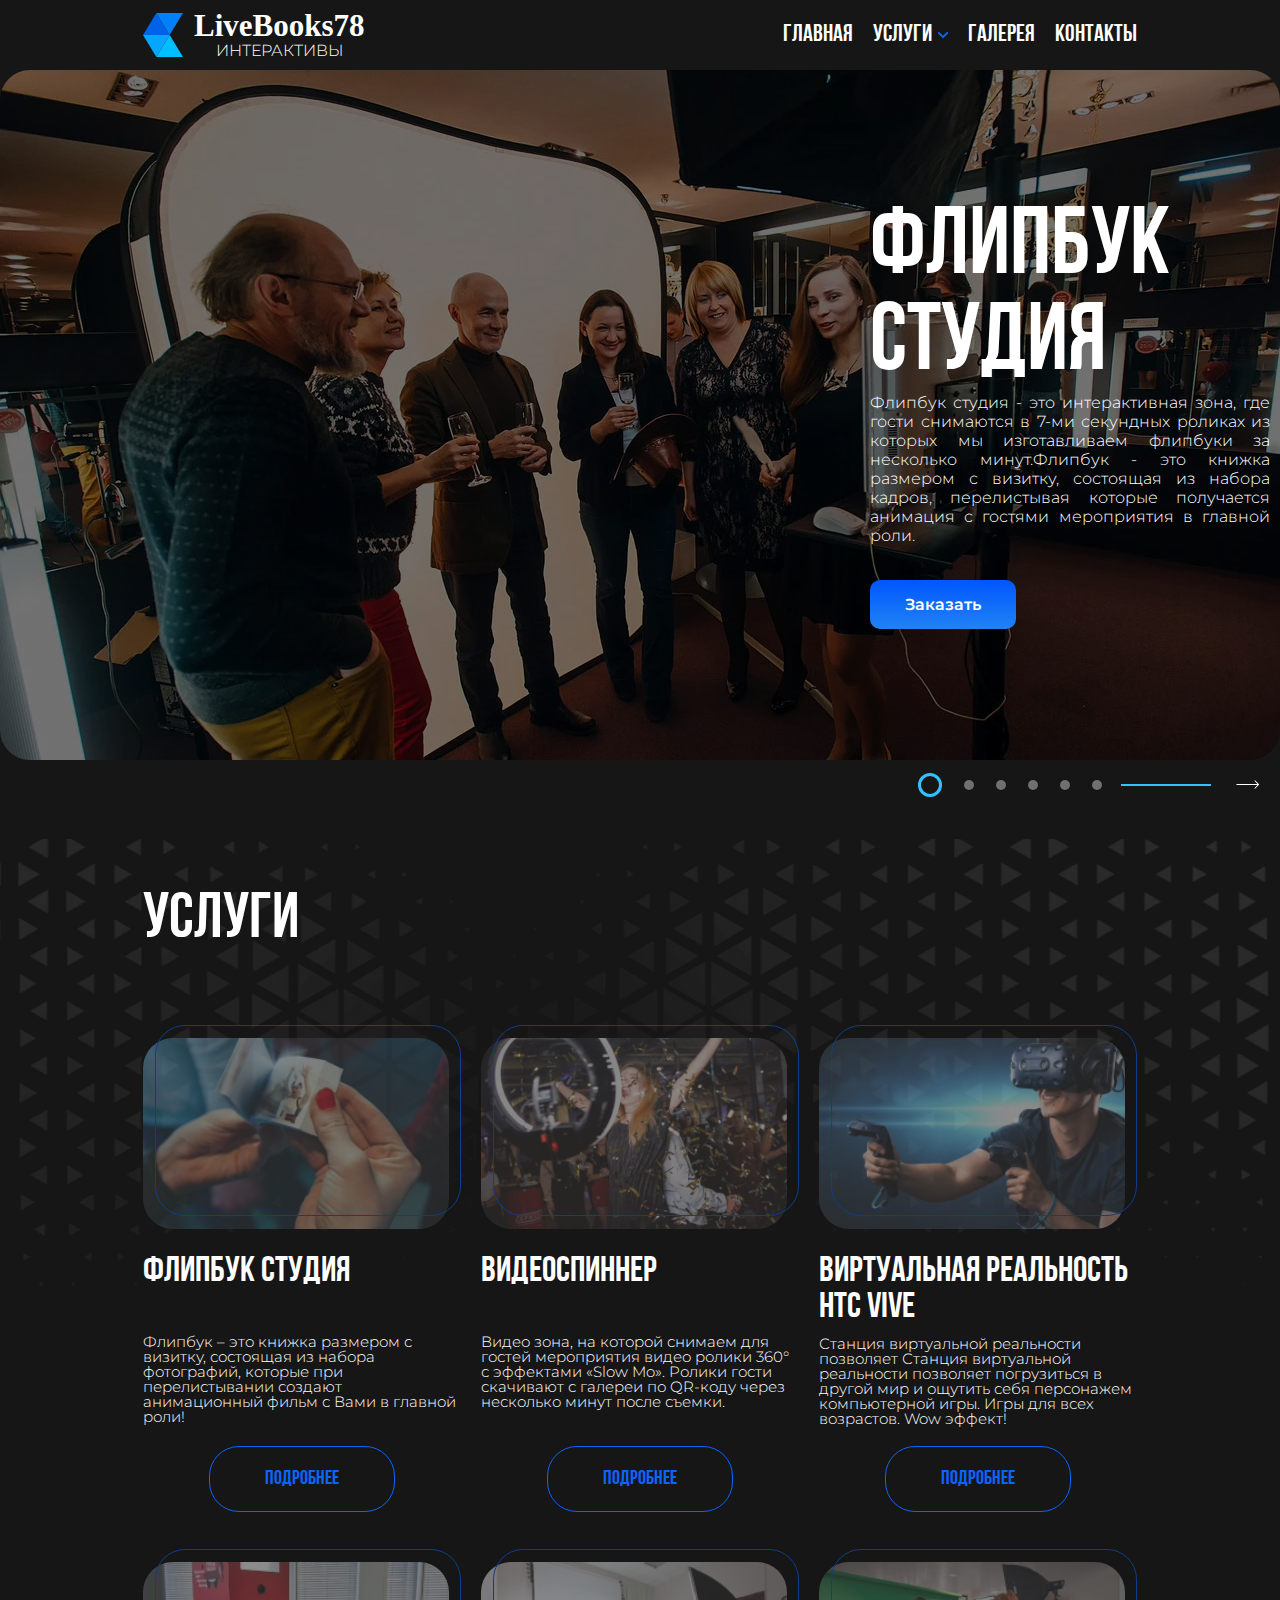
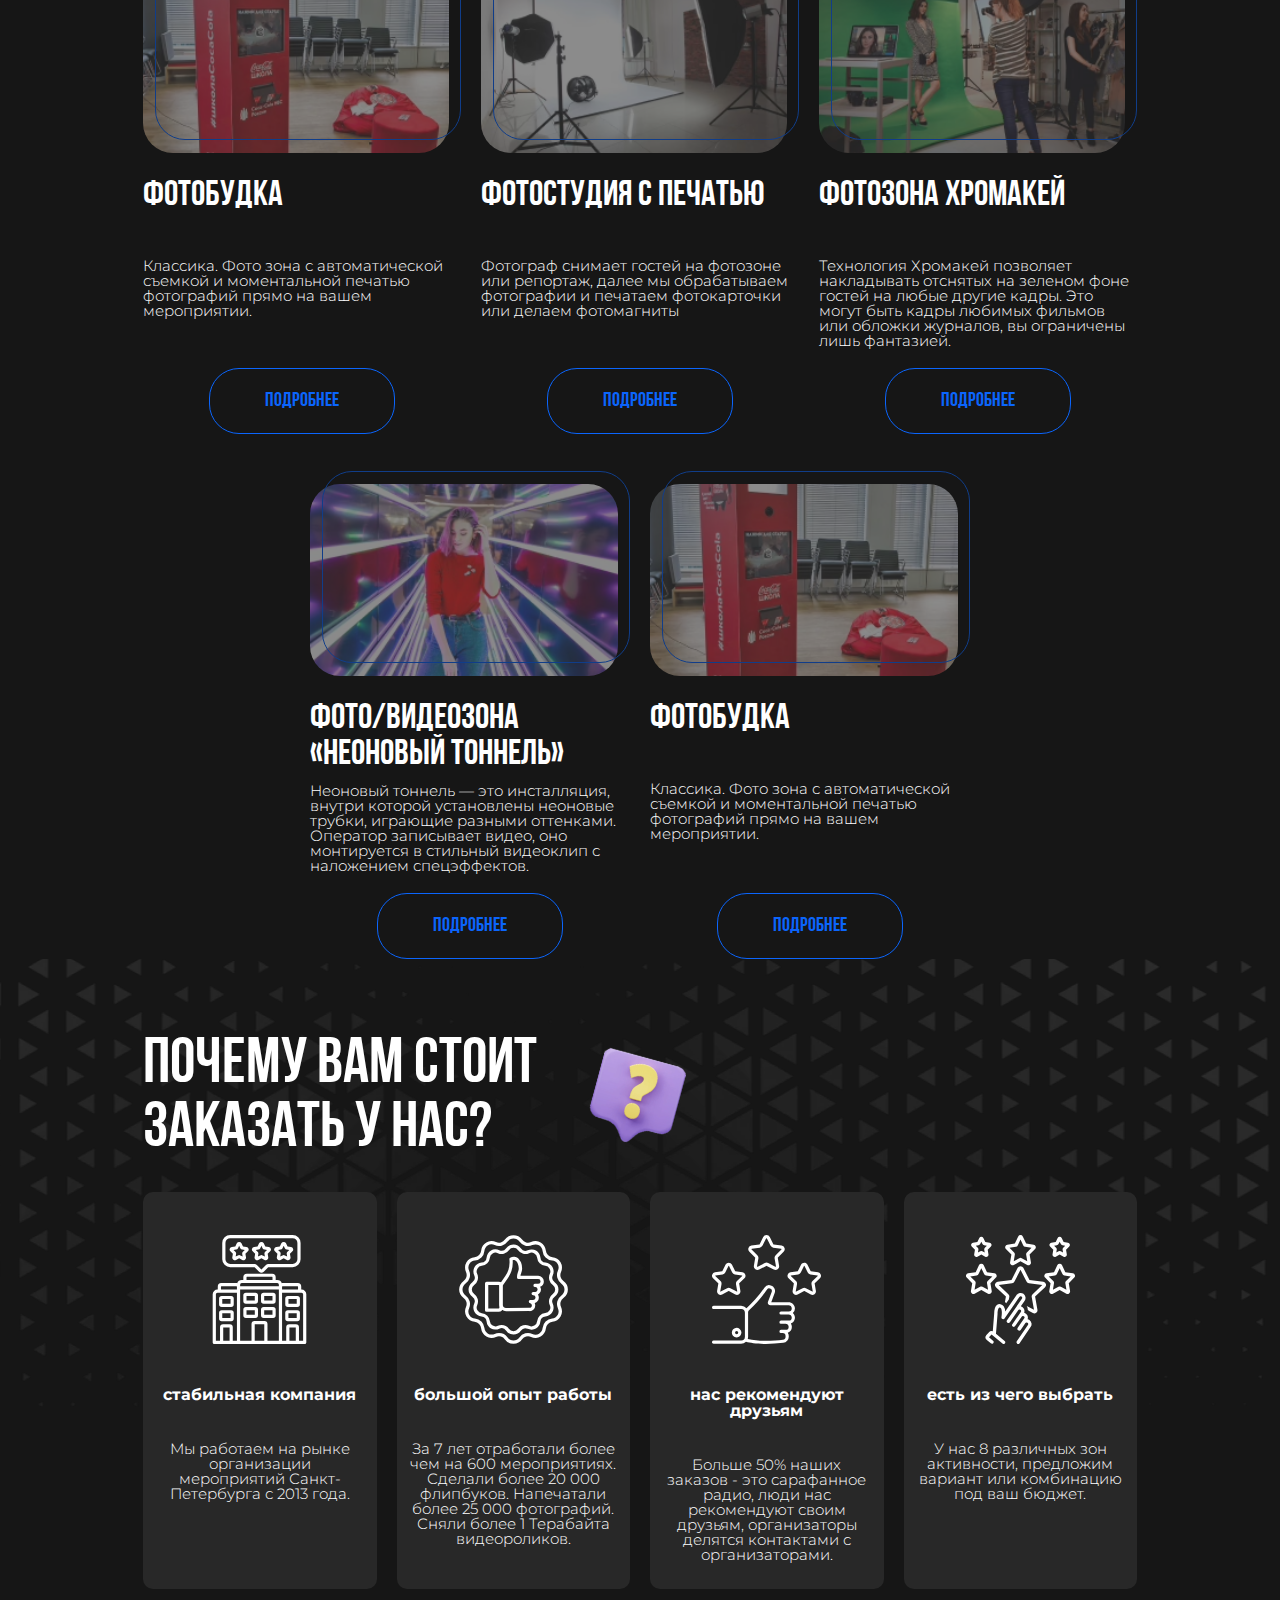
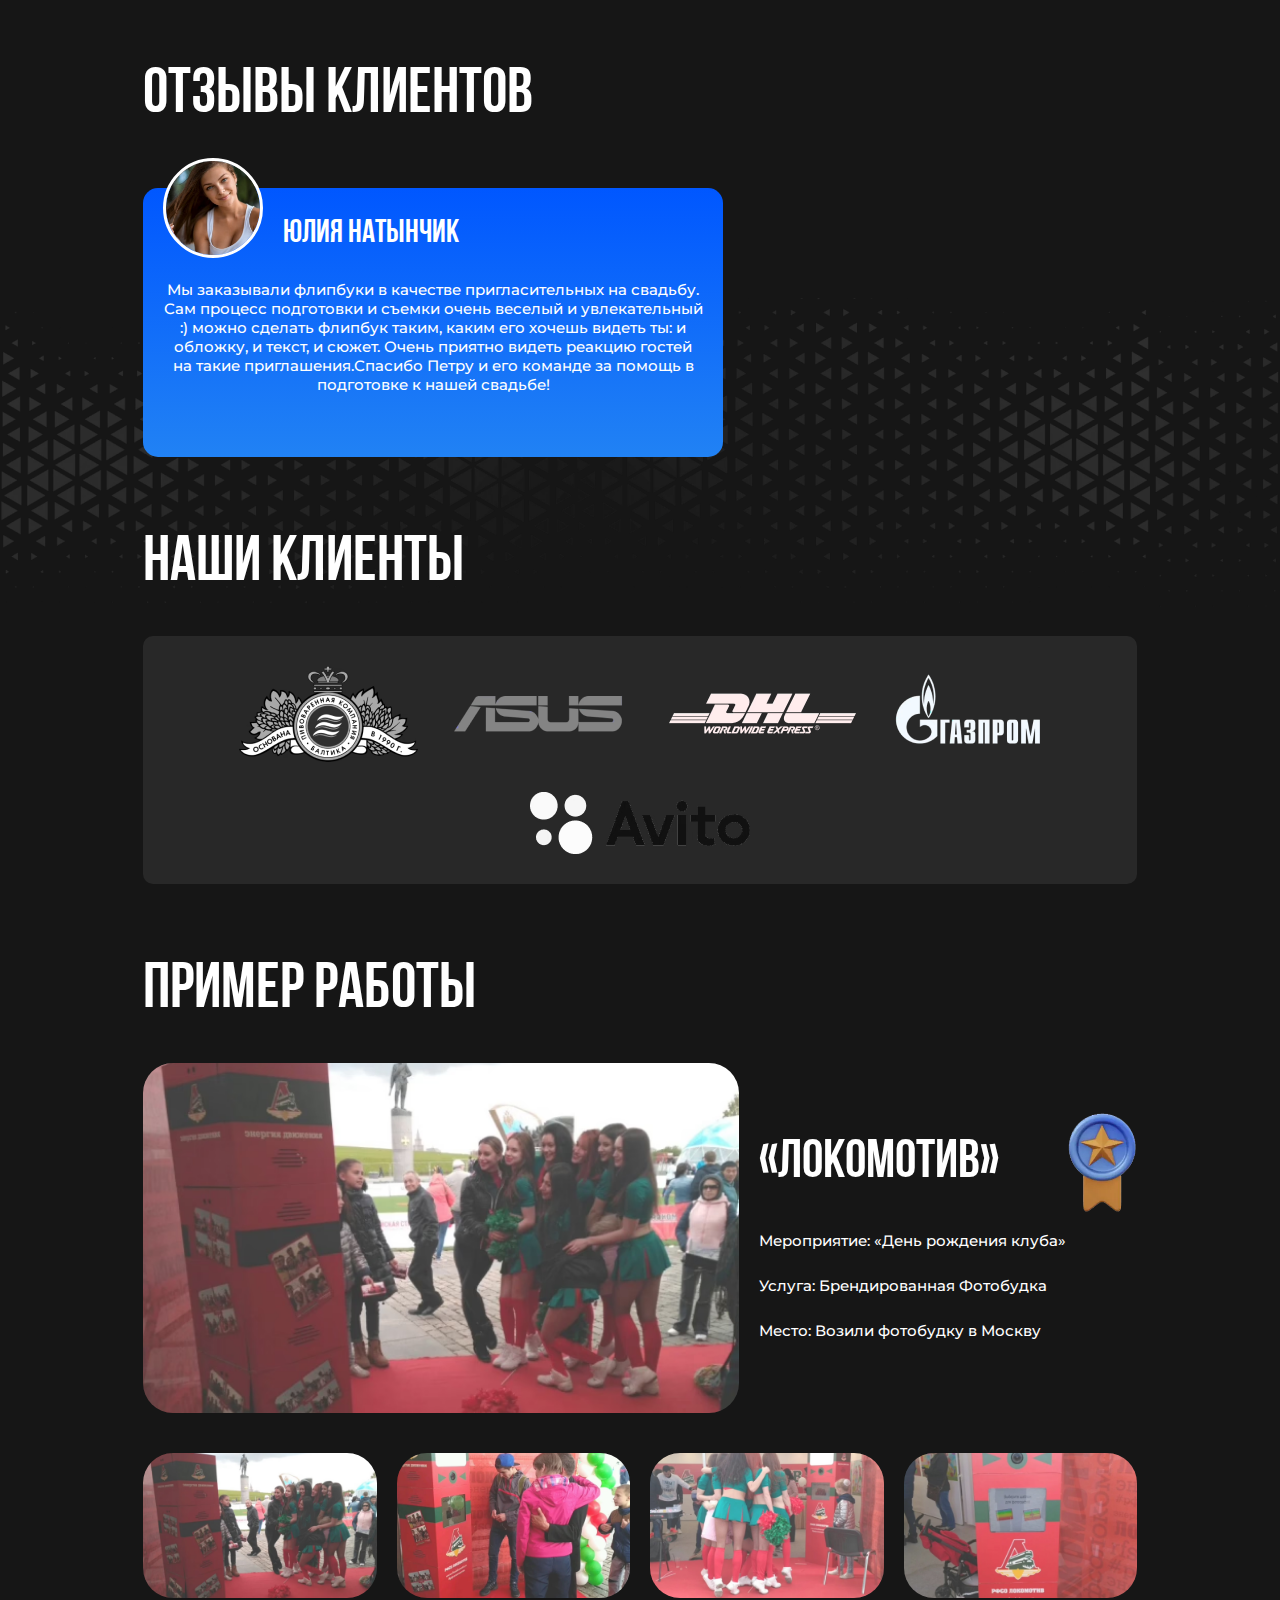
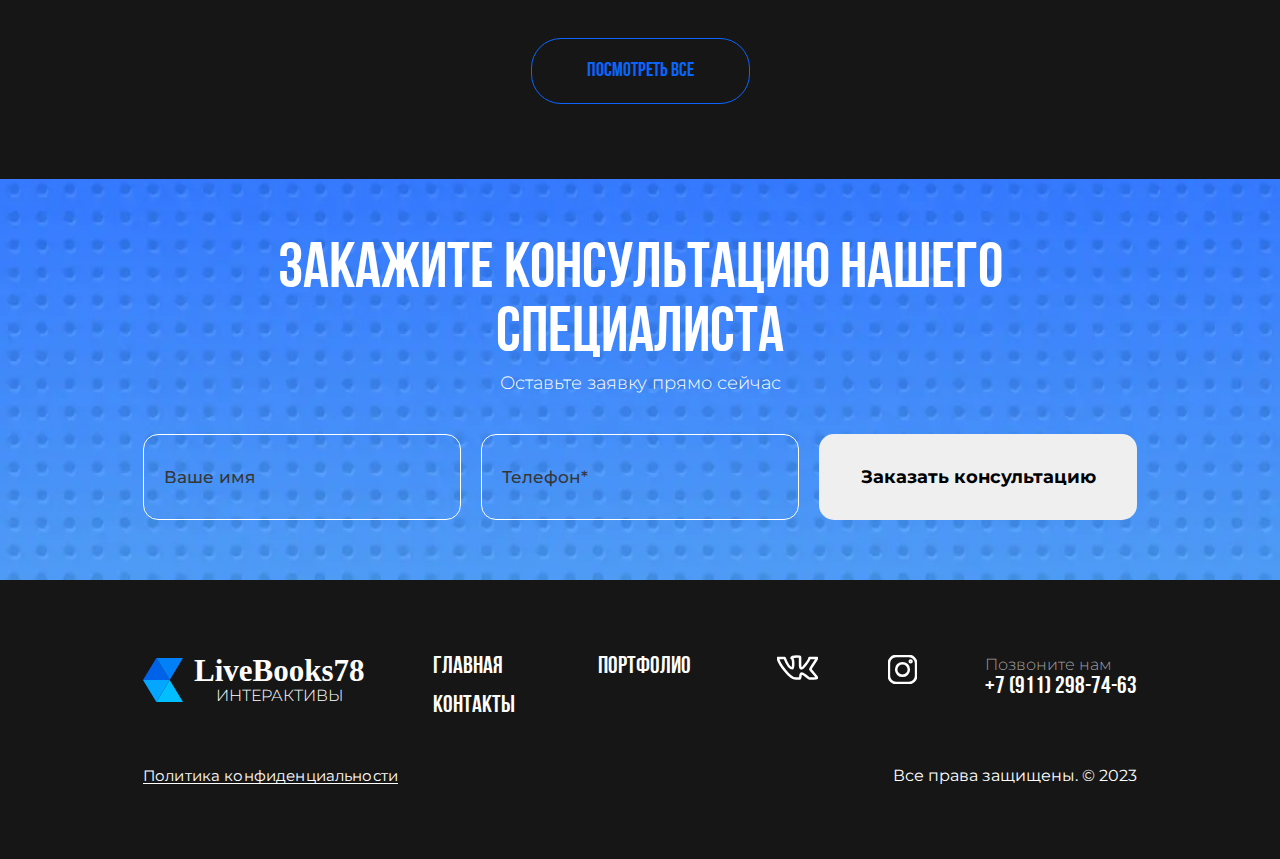
==== commit 3d2ac9b0: "Add files via upload" ====
--- a/index.html
+++ b/index.html
@@ -1,7 +1,7 @@
 <!DOCTYPE html>
 <html lang="ru">
   <head>
-    <title></title>
+    <title>1111</title>
     <meta charset="UTF-8">
     <meta name="viewport" content="width=device-width, initial-scale=1.0">
     <meta name="description" content="">
@@ -26,10 +26,10 @@
                   <ul class="menu__sub-list">
                     <li><a class="menu__sub-link" href="videospiner.html">Видеоспинер</a></li>
                     <li><a class="menu__sub-link" href="fotobudka.html">Фотобудка</a></li>
-                    <li><a class="menu__sub-link" href="flipbook">Флипбук студия</a></li>
+                    <li><a class="menu__sub-link" href="flipbook.html">Флипбук студия</a></li>
                   </ul>
                 </li>
-                <li><a class="menu__link" href="#">Галерея</a></li>
+                <li><a class="menu__link" href="portfolio.html">Галерея</a></li>
                 <li><a class="menu__link" href="#">Контакты</a></li>
               </ul>
             </nav>
@@ -55,7 +55,7 @@
                 <div class="slid__text">
                   <div class="slid__title">Флипбук<br> студия</div>
                   <div class="slid__descr">Флипбук студия - это интерактивная зона, где гости снимаются в 7-ми секундных роликах из которых мы изготавливаем флипбуки за несколько минут.Флипбук - это книжка размером с визитку, состоящая из набора кадров, перелистывая которые получается анимация с гостями мероприятия в главной роли.</div>
-                  <button class="slid__btn">Заказать</button>
+                  <button class="slid__btn" data-path="popup-1">Заказать</button>
                 </div>
               </div>
               <div class="slid"> 
@@ -69,7 +69,7 @@
                 <div class="slid__text">
                   <div class="slid__title">Флипбук<br> студия</div>
                   <div class="slid__descr">Флипбук студия - это интерактивная зона, где гости снимаются в 7-ми секундных роликах из которых мы изготавливаем флипбуки за несколько минут.Флипбук - это книжка размером с визитку, состоящая из набора кадров, перелистывая которые получается анимация с гостями мероприятия в главной роли.</div>
-                  <button class="slid__btn">Заказать</button>
+                  <button class="slid__btn" data-path="popup-2">Заказать</button>
                 </div>
               </div>
               <div class="slid"> 
@@ -83,7 +83,7 @@
                 <div class="slid__text">
                   <div class="slid__title">Флипбук<br> студия</div>
                   <div class="slid__descr">Флипбук студия - это интерактивная зона, где гости снимаются в 7-ми секундных роликах из которых мы изготавливаем флипбуки за несколько минут.Флипбук - это книжка размером с визитку, состоящая из набора кадров, перелистывая которые получается анимация с гостями мероприятия в главной роли.</div>
-                  <button class="slid__btn">Заказать</button>
+                  <button class="slid__btn" data-path="popup-3">Заказать</button>
                 </div>
               </div>
               <div class="slid"> 
@@ -97,7 +97,35 @@
                 <div class="slid__text">
                   <div class="slid__title">Флипбук<br> студия</div>
                   <div class="slid__descr">Флипбук студия - это интерактивная зона, где гости снимаются в 7-ми секундных роликах из которых мы изготавливаем флипбуки за несколько минут.Флипбук - это книжка размером с визитку, состоящая из набора кадров, перелистывая которые получается анимация с гостями мероприятия в главной роли.</div>
-                  <button class="slid__btn">Заказать</button>
+                  <button class="slid__btn" data-path="popup-4">Заказать</button>
+                </div>
+              </div>
+              <div class="slid"> 
+                <div class="slid__img"> 
+                  <picture class="picture">
+                    <source srcset="img/fotobudka-01.avif" type="image/avif"/>
+                    <source srcset="img/fotobudka-01.webp" type="image/webp"/>
+                    <source srcset="img/fotobudka-01.jpg" type="image/jpg"/><img src="img/fotobudka-01.jpg" alt="Флипбук студия"/>
+                  </picture>
+                </div>
+                <div class="slid__text">
+                  <div class="slid__title">Флипбук<br> студия</div>
+                  <div class="slid__descr">Флипбук студия - это интерактивная зона, где гости снимаются в 7-ми секундных роликах из которых мы изготавливаем флипбуки за несколько минут.Флипбук - это книжка размером с визитку, состоящая из набора кадров, перелистывая которые получается анимация с гостями мероприятия в главной роли.</div>
+                  <button class="slid__btn" data-path="popup-5">Заказать</button>
+                </div>
+              </div>
+              <div class="slid"> 
+                <div class="slid__img"> 
+                  <picture class="picture">
+                    <source srcset="img/fotobudka-02.avif" type="image/avif"/>
+                    <source srcset="img/fotobudka-02.webp" type="image/webp"/>
+                    <source srcset="img/fotobudka-02.jpg" type="image/jpg"/><img src="img/fotobudka-02.jpg" alt="Флипбук студия"/>
+                  </picture>
+                </div>
+                <div class="slid__text">
+                  <div class="slid__title">Флипбук<br> студия</div>
+                  <div class="slid__descr">Флипбук студия - это интерактивная зона, где гости снимаются в 7-ми секундных роликах из которых мы изготавливаем флипбуки за несколько минут.Флипбук - это книжка размером с визитку, состоящая из набора кадров, перелистывая которые получается анимация с гостями мероприятия в главной роли.</div>
+                  <button class="slid__btn" data-path="popup-6">Заказать</button>
                 </div>
               </div>
             </div>
@@ -121,7 +149,7 @@
                 </div>
                 <div class="item__content">
                   <div class="item__title">флипбук студия</div>
-                  <div class="item__descr">Флипбук – это книжка размером с визитку, состоящая из набора фотографий, которые при перелистывании создают анимационный фильм с Вами в главной роли!</div><a class="btn" href="#">подробнее</a>
+                  <div class="item__descr">Флипбук – это книжка размером с визитку, состоящая из набора фотографий, которые при перелистывании создают анимационный фильм с Вами в главной роли!</div><a class="btn" href="flipbook.html">подробнее</a>
                 </div>
               </li>
               <li class="services__item item">
@@ -134,7 +162,7 @@
                 </div>
                 <div class="item__content">
                   <div class="item__title">видеоспиннер</div>
-                  <div class="item__descr">Видео зона, на которой снимаем для гостей мероприятия видео ролики 360° с эффектами «Slow Mo». Ролики гости скачивают с галереи по QR-коду через несколько минут после съемки.</div><a class="btn" href="#">подробнее</a>
+                  <div class="item__descr">Видео зона, на которой снимаем для гостей мероприятия видео ролики 360° с эффектами «Slow Mo». Ролики гости скачивают с галереи по QR-коду через несколько минут после съемки.</div><a class="btn" href="videospiner.html">подробнее</a>
                 </div>
               </li>
               <li class="services__item item">
@@ -147,7 +175,7 @@
                 </div>
                 <div class="item__content">
                   <div class="item__title">виртуальная реальность htc vive</div>
-                  <div class="item__descr">Станция виртуальной реальности позволяет Станция виртуальной реальности позволяет погрузиться в другой мир и ощутить себя персонажем компьютерной игры. Игры для всех возрастов. Wow эффект!</div><a class="btn" href="#">подробнее</a>
+                  <div class="item__descr">Станция виртуальной реальности позволяет Станция виртуальной реальности позволяет погрузиться в другой мир и ощутить себя персонажем компьютерной игры. Игры для всех возрастов. Wow эффект!</div><a class="btn" href="vr.html">подробнее</a>
                 </div>
               </li>
               <li class="services__item item">
@@ -160,7 +188,7 @@
                 </div>
                 <div class="item__content">
                   <div class="item__title">фотобудка</div>
-                  <div class="item__descr">Классика. Фото зона с автоматической съемкой и моментальной печатью фотографий прямо на вашем мероприятии.</div><a class="btn" href="#">подробнее</a>
+                  <div class="item__descr">Классика. Фото зона с автоматической съемкой и моментальной печатью фотографий прямо на вашем мероприятии.</div><a class="btn" href="fotobudka.html">подробнее</a>
                 </div>
               </li>
               <li class="services__item item">
@@ -173,7 +201,7 @@
                 </div>
                 <div class="item__content">
                   <div class="item__title">фотостудия с печатью</div>
-                  <div class="item__descr">Фотограф снимает гостей на фотозоне или репортаж, далее мы обрабатываем фотографии и печатаем фотокарточки или делаем фотомагниты</div><a class="btn" href="#">подробнее</a>
+                  <div class="item__descr">Фотограф снимает гостей на фотозоне или репортаж, далее мы обрабатываем фотографии и печатаем фотокарточки или делаем фотомагниты</div><a class="btn" href="fotostudiy.html">подробнее</a>
                 </div>
               </li>
               <li class="services__item item">
@@ -186,7 +214,7 @@
                 </div>
                 <div class="item__content">
                   <div class="item__title">фотозона хромакей</div>
-                  <div class="item__descr">Технология Хромакей позволяет накладывать отснятых на зеленом фоне гостей на любые другие кадры. Это могут быть кадры любимых фильмов или обложки журналов, вы ограничены лишь фантазией.</div><a class="btn" href="#">подробнее</a>
+                  <div class="item__descr">Технология Хромакей позволяет накладывать отснятых на зеленом фоне гостей на любые другие кадры. Это могут быть кадры любимых фильмов или обложки журналов, вы ограничены лишь фантазией.</div><a class="btn" href="khromakey.html">подробнее</a>
                 </div>
               </li>
               <li class="services__item item">
@@ -199,7 +227,7 @@
                 </div>
                 <div class="item__content">
                   <div class="item__title">фото/видеозона «неоновый тоннель»</div>
-                  <div class="item__descr">Неоновый тоннель — это инсталляция, внутри которой установлены неоновые трубки, играющие разными оттенками. Оператор записывает видео, оно монтируется в стильный видеоклип с наложением спецэффектов.</div><a class="btn" href="#">подробнее</a>
+                  <div class="item__descr">Неоновый тоннель — это инсталляция, внутри которой установлены неоновые трубки, играющие разными оттенками. Оператор записывает видео, оно монтируется в стильный видеоклип с наложением спецэффектов.</div><a class="btn" href="neonovyy-tonnel.html">подробнее</a>
                 </div>
               </li>
               <li class="services__item item">
@@ -212,7 +240,7 @@
                 </div>
                 <div class="item__content">
                   <div class="item__title">фотобудка</div>
-                  <div class="item__descr">Классика. Фото зона с автоматической съемкой и моментальной печатью фотографий прямо на вашем мероприятии.</div><a class="btn" href="#">подробнее</a>
+                  <div class="item__descr">Классика. Фото зона с автоматической съемкой и моментальной печатью фотографий прямо на вашем мероприятии.</div><a class="btn" href="fotobudka.html">подробнее</a>
                 </div>
               </li>
             </ul>
@@ -252,7 +280,13 @@
               <div class="reviews__slider__wrap">
                 <div class="slid-reviews">
                   <div class="slid-reviews__person">
-                    <div class="slid-reviews__img"><img src="img/persone-01.jpg" alt="клиент"></div>
+                    <div class="slid-reviews__img">
+                      <picture class="picture">
+                        <source srcset="img/persone-01.avif" type="image/avif"/>
+                        <source srcset="img/persone-01.webp" type="image/webp"/>
+                        <source srcset="img/persone-01.jpg" type="image/jpg"/><img src="img/persone-01.jpg" alt="клиент"/>
+                      </picture>
+                    </div>
                     <div class="slid-reviews__name">Юлия Натынчик</div>
                   </div>
                   <div class="slid-reviews__descr">Мы заказывали флипбуки в качестве пригласительных на свадьбу. Сам процесс подготовки и съемки очень веселый и увлекательный :) можно сделать флипбук таким, каким его хочешь видеть ты: и обложку, и текст, и сюжет. Очень приятно видеть реакцию гостей на такие приглашения.Спасибо Петру и его команде за помощь в подготовке к нашей свадьбе!</div>
@@ -403,6 +437,118 @@
             </form>
           </div>
         </section>
+        <div class="modals">
+          <div class="modal-overlay">
+            <div class="modal modal--1" data-target="popup-1"> 
+              <div class="form-modal">
+                <div class="form-modal__title">Заголовок1<span>Оставьте заявку прямо сейчас</span></div>
+                <div class="form-modal__wrap">
+                  <form class="form-modal__form" action="mail.php" enctype="multipart/form-data" method="POST">
+                    <input type="hidden" name="admin_email[]" value="!!!!!!почта!!!!!!">
+                    <input type="hidden" name="form_subject" value="Тема письма">
+                    <label class="form-modal__label">
+                      <input type="text" name="name" placeholder="Ваше имя">
+                    </label>
+                    <label class="form-modal__label">
+                      <input type="tel" data-validate-field="tel" name="tel" placeholder="Телефон*">
+                    </label>
+                    <button class="form-modal__btn" type="submit">Заказать консультацию</button>
+                  </form>
+                </div>
+              </div>
+            </div>
+            <div class="modal modal--2" data-target="popup-2">
+              <div class="form-modal">
+                <div class="form-modal__title">Заголовок2<span>Оставьте заявку прямо сейчас</span></div>
+                <div class="form-modal__wrap">
+                  <form class="form-modal__form" action="mail.php" enctype="multipart/form-data" method="POST">
+                    <input type="hidden" name="admin_email[]" value="!!!!!!почта!!!!!!">
+                    <input type="hidden" name="form_subject" value="Тема письма">
+                    <label class="form-modal__label">
+                      <input type="text" name="name" placeholder="Ваше имя">
+                    </label>
+                    <label class="form-modal__label">
+                      <input type="tel" data-validate-field="tel" name="tel" placeholder="Телефон*">
+                    </label>
+                    <button class="form-modal__btn" type="submit">Заказать консультацию</button>
+                  </form>
+                </div>
+              </div>
+            </div>
+            <div class="modal modal--3" data-target="popup-3">
+              <div class="form-modal">
+                <div class="form-modal__title">Заголовок3<span>Оставьте заявку прямо сейчас</span></div>
+                <div class="form-modal__wrap">
+                  <form class="form-modal__form" action="mail.php" enctype="multipart/form-data" method="POST">
+                    <input type="hidden" name="admin_email[]" value="!!!!!!почта!!!!!!">
+                    <input type="hidden" name="form_subject" value="Тема письма">
+                    <label class="form-modal__label">
+                      <input type="text" name="name" placeholder="Ваше имя">
+                    </label>
+                    <label class="form-modal__label">
+                      <input type="tel" data-validate-field="tel" name="tel" placeholder="Телефон*">
+                    </label>
+                    <button class="form-modal__btn" type="submit">Заказать консультацию</button>
+                  </form>
+                </div>
+              </div>
+            </div>
+            <div class="modal modal--4" data-target="popup-4">
+              <div class="form-modal">
+                <div class="form-modal__title">Заголовок4<span>Оставьте заявку прямо сейчас</span></div>
+                <div class="form-modal__wrap">
+                  <form class="form-modal__form" action="mail.php" enctype="multipart/form-data" method="POST">
+                    <input type="hidden" name="admin_email[]" value="!!!!!!почта!!!!!!">
+                    <input type="hidden" name="form_subject" value="Тема письма">
+                    <label class="form-modal__label">
+                      <input type="text" name="name" placeholder="Ваше имя">
+                    </label>
+                    <label class="form-modal__label">
+                      <input type="tel" data-validate-field="tel" name="tel" placeholder="Телефон*">
+                    </label>
+                    <button class="form-modal__btn" type="submit">Заказать консультацию</button>
+                  </form>
+                </div>
+              </div>
+            </div>
+            <div class="modal modal--5" data-target="popup-5">
+              <div class="form-modal">
+                <div class="form-modal__title">Заголовок5<span>Оставьте заявку прямо сейчас</span></div>
+                <div class="form-modal__wrap">
+                  <form class="form-modal__form" action="mail.php" enctype="multipart/form-data" method="POST">
+                    <input type="hidden" name="admin_email[]" value="!!!!!!почта!!!!!!">
+                    <input type="hidden" name="form_subject" value="Тема письма">
+                    <label class="form-modal__label">
+                      <input type="text" name="name" placeholder="Ваше имя">
+                    </label>
+                    <label class="form-modal__label">
+                      <input type="tel" data-validate-field="tel" name="tel" placeholder="Телефон*">
+                    </label>
+                    <button class="form-modal__btn" type="submit">Заказать консультацию</button>
+                  </form>
+                </div>
+              </div>
+            </div>
+            <div class="modal modal--6" data-target="popup-6">
+              <div class="form-modal">
+                <div class="form-modal__title">Заголовок6<span>Оставьте заявку прямо сейчас</span></div>
+                <div class="form-modal__wrap">
+                  <form class="form-modal__form" action="mail.php" enctype="multipart/form-data" method="POST">
+                    <input type="hidden" name="admin_email[]" value="!!!!!!почта!!!!!!">
+                    <input type="hidden" name="form_subject" value="Тема письма">
+                    <label class="form-modal__label">
+                      <input type="text" name="name" placeholder="Ваше имя">
+                    </label>
+                    <label class="form-modal__label">
+                      <input type="tel" data-validate-field="tel" name="tel" placeholder="Телефон*">
+                    </label>
+                    <button class="form-modal__btn" type="submit">Заказать консультацию</button>
+                  </form>
+                </div>
+              </div>
+            </div>
+          </div>
+        </div>
       </main>
       <footer class="footer">
         <div class="footer__wrap _container">
@@ -412,22 +558,23 @@
             <div class="footer-menu">
               <nav class="footer-menu__body">
                 <ul class="footer-menu__list">
-                  <li><a class="footer-menu__link" href="#">Главная</a></li>
-                  <li><a class="footer-menu__link" href="#">Портфолио</a></li>
+                  <li><a class="footer-menu__link" href="index.html">Главная</a></li>
+                  <li><a class="footer-menu__link" href="portfolio.html">Портфолио</a></li>
                   <li><a class="footer-menu__link" href="#">Контакты</a></li>
                 </ul>
               </nav>
             </div>
-            <div class="footer__social"><a href="#"> <img src="img/icons/vk.svg" alt="вконтакте"></a><a href="#"> <img src="img/icons/instagram.svg" alt="инстаграм"></a></div>
+            <div class="footer__social"><a href="https://vk.com/livebooks78" target="_blank"> <img src="img/icons/vk.svg" alt="вконтакте"></a><a href="https://www.instagram.com/petr.flipbook/" target="_blank"> <img src="img/icons/instagram.svg" alt="инстаграм"></a></div>
             <div class="contacts">
               <div class="contacts__item">Позвоните нам<a class="contacts__link" href="tel:+79112987463">+7 (911) 298-74-63</a></div>
             </div>
           </div>
-          <div class="footer__info"> <a class="footer__privacy" href="#">Политика конфиденциальности</a><span class="footer__copyright">Все права защищены. © 2023 </span></div>
+          <div class="footer__info"> <a class="footer__privacy" href="policy.pdf" target="_blank">Политика конфиденциальности</a><span class="footer__copyright">Все права защищены. © 2023 </span></div>
         </div>
       </footer>
     </div>
     <script src="js/libs/swiper-bundle.min.js"></script>
+    <script src="js/modal.min.js"></script>
     <script src="js/script.min.js"></script>
   </body>
 </html>--- a/css/style.min.css
+++ b/css/style.min.css
@@ -1,2 +1,2 @@
-@font-face{font-family:Montserrat;font-display:swap;src:url(../fonts/Montserrat-Bold.woff) format("woff"),url(../fonts/Montserrat-Bold.woff2) format("woff2");font-weight:700;font-style:normal}@font-face{font-family:Montserrat;font-display:swap;src:url(../fonts/Montserrat-SemiBold.woff) format("woff"),url(../fonts/Montserrat-SemiBold.woff2) format("woff2");font-weight:600;font-style:normal}@font-face{font-family:Montserrat;font-display:swap;src:url(../fonts/Montserrat-Medium.woff) format("woff"),url(../fonts/Montserrat-Medium.woff2) format("woff2");font-weight:500;font-style:normal}@font-face{font-family:Montserrat;font-display:swap;src:url(../fonts/Montserrat-Regular.woff) format("woff"),url(../fonts/Montserrat-Regular.woff2) format("woff2");font-weight:400;font-style:normal}@font-face{font-family:Montserrat;font-display:swap;src:url(../fonts/Montserrat-Light.woff) format("woff"),url(../fonts/Montserrat-Light.woff2) format("woff2");font-weight:300;font-style:normal}@font-face{font-family:Bebas-Neue;font-display:swap;src:url(../fonts/Bebas-Neue-Bold.woff) format("woff"),url(../fonts/Bebas-Neue-Bold.woff2) format("woff2");font-weight:700;font-style:normal}*{padding:0;margin:0;border:0;-webkit-transition:all 0s ease 0s;-o-transition:all 0s ease 0s;transition:all 0s ease 0s}*,:after,:before{-webkit-box-sizing:border-box;box-sizing:border-box}:active,:focus{outline:0}a:active,a:focus{outline:0}aside,footer,header,nav,section{display:block}body,html{height:100%;min-width:320px}body{line-height:1;font-family:Montserrat;-ms-text-size-adjust:100%;-moz-text-size-adjust:100%;-webkit-text-size-adjust:100%}button,input,textarea{font-family:Montserrat}input::-ms-clear{display:none}button{cursor:pointer}button::-moz-focus-inner{padding:0;border:0}a,a:visited{text-decoration:none}a:hover{text-decoration:none}ul li{list-style:none}img{vertical-align:top}h1,h2,h3,h4,h5,h6{font-weight:inherit;font-size:inherit}body{background-color:#161616;color:#fff;font-family:Montserrat,sans-serif;font-size:16px;font-style:normal;font-weight:400}body._lock{overflow:hidden}.wrapper{position:relative;width:100%;min-height:100%;overflow:hidden;display:-webkit-box;display:-ms-flexbox;display:flex;-webkit-box-orient:vertical;-webkit-box-direction:normal;-ms-flex-direction:column;flex-direction:column;-webkit-box-pack:justify;-ms-flex-pack:justify;justify-content:space-between}._container{max-width:1210px;padding:0 15px;margin:0 auto}.btn{display:inline-block;padding:20px 55px;border-radius:30px;border:1px solid #0b65fc;color:#0b65fc;font-family:Bebas-Neue;font-size:20px;font-style:normal;font-weight:700;line-height:1.2}.title_h1,.title_h2,.title_h3,.title_h4{color:#fff;font-family:Bebas-Neue;font-size:44px;font-weight:700;line-height:normal}.header__wrap{margin:10px auto;display:-webkit-box;display:-ms-flexbox;display:flex;-webkit-box-pack:justify;-ms-flex-pack:justify;justify-content:space-between;-webkit-box-align:center;-ms-flex-align:center;align-items:center}.menu__icon{display:none}.menu__list>li{position:relative;margin:0 0 0 20px;display:-webkit-box;display:-ms-flexbox;display:flex;-webkit-box-align:center;-ms-flex-align:center;align-items:center}.menu__item{padding-right:15px}.menu__body button{background-color:transparent;text-align:left}.menu__link{color:#fff;font-family:Bebas-Neue;font-size:24px;font-style:normal;font-weight:700;line-height:normal}.menu__sub-list{position:absolute;z-index:1;top:100%;right:0;background-color:#000;padding:15px;min-width:200px}.menu__sub-list li{margin:0 0 10px 0}.menu__sub-list li:last-child{margin:0}.menu__sub-link{color:#fff;font-family:Bebas-Neue;font-size:24px;font-style:normal;font-weight:700;line-height:normal}.menu__arrow{display:inline-block;height:10px;width:10px;background-image:url(../img/icons/down-arrow.svg);background-repeat:no-repeat;background-position:center;-o-object-fit:contain;object-fit:contain;margin-left:6px}.menu__list li:hover .menu__arrow{-webkit-transform:rotate(-180deg);-ms-transform:rotate(-180deg);transform:rotate(-180deg)}body._pc .menu__list>li:hover .menu__sub-list{opacity:1;visibility:visible;-webkit-transform:translate(0,0);-ms-transform:translate(0,0);transform:translate(0,0);pointer-events:all}body._touch .menu__list>li{display:-webkit-box;display:-ms-flexbox;display:flex;-webkit-box-align:center;-ms-flex-align:center;align-items:center}body._touch .menu__link{-webkit-box-flex:1;-ms-flex:1 1 auto;flex:1 1 auto}body._touch .menu__list>li .menu__arrow{-webkit-transform:rotate(0);-ms-transform:rotate(0);transform:rotate(0)}body._touch .menu__list>li._active .menu__sub-list{opacity:1;visibility:visible;-webkit-transform:translate(0,0);-ms-transform:translate(0,0);transform:translate(0,0);pointer-events:all}body._touch .menu__list>li._active .menu__arrow{-webkit-transform:rotate(-180deg);-ms-transform:rotate(-180deg);transform:rotate(-180deg)}.logo{display:-webkit-box;display:-ms-flexbox;display:flex;-webkit-box-align:center;-ms-flex-align:center;align-items:center;-webkit-column-gap:11px;-moz-column-gap:11px;column-gap:11px}.logo__img{position:relative;width:40px;height:44px;overflow:hidden}.logo__img img{position:absolute;left:0;top:0;width:100%;height:100%;-o-object-fit:contain;object-fit:contain}.logo__title{display:block;color:#fff;font-family:Bebas Neue;font-size:31px;font-style:normal;font-weight:700;line-height:1}.logo__title span{display:block;text-align:center;font-family:Montserrat;font-size:16px;font-weight:300;line-height:normal}.contacts{display:none}.slider-section{width:100%;padding-bottom:50px}.slider{width:100%;position:relative;border-radius:30px;overflow:hidden}.slider__wrapper{display:-webkit-box;display:-ms-flexbox;display:flex;width:100%}.swiper-button-next::after{display:none}.slider-buttons{display:-webkit-box;display:-ms-flexbox;display:flex;-webkit-box-pack:end;-ms-flex-pack:end;justify-content:end;-webkit-box-align:center;-ms-flex-align:center;align-items:center;-webkit-box-pack:justify;-ms-flex-pack:justify;justify-content:space-between;-webkit-column-gap:130px;-moz-column-gap:130px;column-gap:130px;padding:0 20px;height:9px;margin-top:20px}.swiper-pagination{position:static;display:-webkit-box;display:-ms-flexbox;display:flex;-webkit-box-pack:end;-ms-flex-pack:end;justify-content:flex-end;-webkit-box-align:center;-ms-flex-align:center;align-items:center;-webkit-column-gap:14px;-moz-column-gap:14px;column-gap:14px}.swiper-pagination::after{content:"";position:absolute;right:-105px;top:50%;-webkit-transform:translateY(-50%);-ms-transform:translateY(-50%);transform:translateY(-50%);width:90px;height:2px;background-color:#33c2ff}.swiper-pagination-bullet{width:10px;height:10px;opacity:1;background-color:#707070;-webkit-transition:all .3s ease-in-out;-o-transition:all .3s ease-in-out;transition:all .3s ease-in-out}.swiper-pagination-bullet-active{width:24px;height:24px;background-color:transparent;border:solid 3px #33c2ff}.swiper-button-next{-webkit-box-flex:0;-ms-flex:0 0 24px;flex:0 0 24px;position:static;margin-top:0;width:24px;height:9px;background-image:url(../img/icons/arrow-next.svg);background-position:center;background-repeat:no-repeat;background-size:contain}.slid{position:relative;-webkit-box-flex:0;-ms-flex:0 0 100%;flex:0 0 100%}.slid__img{position:relative;width:100%;padding-bottom:100%}.slid__img img{position:absolute;left:0;top:0;width:100%;height:100%;-o-object-fit:cover;object-fit:cover;background-position:left;-webkit-filter:brightness(.45);filter:brightness(.45)}.slid__text{position:absolute;right:10px;top:50%;-webkit-transform:translateY(-50%);-ms-transform:translateY(-50%);transform:translateY(-50%)}.slid__title{color:#fff;font-family:Bebas-Neue;font-size:10vw;line-height:1}.slid__descr{display:none}.slid__btn{display:none}._no-webp .services{background-image:url(../img/bg.png)}.services{padding-top:50px;background-repeat:repeat-x;background-position:center -100px}.services h2{margin-bottom:30px}.services__list{display:-webkit-box;display:-ms-flexbox;display:flex;-ms-flex-wrap:wrap;flex-wrap:wrap;row-gap:50px}.item{position:relative;display:-webkit-box;display:-ms-flexbox;display:flex;-webkit-box-orient:vertical;-webkit-box-direction:normal;-ms-flex-direction:column;flex-direction:column}.item__img{position:relative;padding-bottom:60%;margin-bottom:25px;width:calc(100% - 12px);opacity:.5}.item__img img{position:absolute;top:0;left:0;width:100%;height:100%;border-radius:30px;-o-object-fit:cover;object-fit:cover}.item__img::before{position:absolute;z-index:2;content:"";width:100%;height:100%;left:12px;bottom:13px;border-radius:30px;border:1px solid #0b65fc}.item__content{display:-webkit-box;display:-ms-flexbox;display:flex;-webkit-box-orient:vertical;-webkit-box-direction:normal;-ms-flex-direction:column;flex-direction:column;-webkit-box-flex:1;-ms-flex-positive:1;flex-grow:1}.item__title{margin-bottom:10px;font-family:Bebas-Neue;font-size:36px;font-weight:700;line-height:1}.item__descr{margin-bottom:20px;font-family:Montserrat;font-size:15px;font-weight:300}.btn{margin-top:auto;-ms-flex-item-align:center;-ms-grid-row-align:center;align-self:center;-webkit-transition:color .3s ease-in;-o-transition:color .3s ease-in;transition:color .3s ease-in}.btn:hover{color:#2182f4;border:1px solid #2182f4;background-color:rgba(33,131,244,.0549019608)}._no-webp .advantages{background-image:url(../img/bg.png)}.advantages{padding-top:75px;background-repeat:repeat-x;background-position:center -100px}.advantages h3{margin-bottom:30px;position:relative;display:inline-block}.advantages__title-img{display:none}.advantages__list{display:-webkit-box;display:-ms-flexbox;display:flex;-ms-flex-wrap:wrap;flex-wrap:wrap;-webkit-box-pack:center;-ms-flex-pack:center;justify-content:center;gap:20px}.advantages__item{-webkit-box-flex:0;-ms-flex:0 0 100%;flex:0 0 100%;display:-webkit-box;display:-ms-flexbox;display:flex;-webkit-box-orient:vertical;-webkit-box-direction:normal;-ms-flex-direction:column;flex-direction:column;-webkit-box-align:center;-ms-flex-align:center;align-items:center;width:280px;padding:43px 13px 27px;border-radius:10px;color:#fff;background:#282828;text-align:center;-webkit-transition:all .3s ease-in-out;-o-transition:all .3s ease-in-out;transition:all .3s ease-in-out}.advantages__item:hover{background:-webkit-gradient(linear,left top,left bottom,color-stop(100%,#2182f4),color-stop(0,#0057ff));background:-o-linear-gradient(#2182f4 100%,#0057ff 0);background:linear-gradient(#2182f4 100%,#0057ff 0)}.advantages__img{position:relative;width:109px;height:109px;margin-bottom:43px}.advantages__img img{position:absolute;left:0;top:0;width:100%;height:100%;-o-object-fit:contain;object-fit:contain}.advantages__title{margin-bottom:38px;font-weight:700}.advantages__descr{font-size:15px;font-weight:300}.reviews{position:relative;padding:75px 0}._no-webp .reviews::after{background-image:url(../img/bg.png)}.reviews::after{content:"";position:absolute;z-index:-1;left:0;bottom:-210px;width:100%;height:570px;background-position:center;background-repeat:repeat-x;background-size:contain}.reviews h4{margin-bottom:60px}.slid-reviews{width:100%;max-width:100%;padding:30px 20px 63px;border-radius:15px;background:-webkit-gradient(linear,left top,left bottom,color-stop(0,#0057ff),to(#2182f4));background:-o-linear-gradient(#0057ff 0,#2182f4 100%);background:linear-gradient(#0057ff 0,#2182f4 100%)}.slid-reviews__person{position:relative;color:#fff}.slid-reviews__img{position:absolute;top:-60px;left:0;width:100px;height:100px;border-radius:50%;border:solid 3px #fff;overflow:hidden}.slid-reviews__img img{position:absolute;left:0;top:0;width:100%;height:100%}.slid-reviews__name{padding-left:120px;margin-bottom:30px;font-family:Bebas-Neue;font-size:26px;font-weight:700;text-transform:uppercase}.slid-reviews__descr{text-align:center;font-size:15px;font-weight:500;line-height:normal}.client__list{display:-webkit-box;display:-ms-flexbox;display:flex;-ms-flex-wrap:wrap;flex-wrap:wrap;-webkit-box-pack:center;-ms-flex-pack:center;justify-content:center;gap:30px;margin-top:40px;padding:30px;border-radius:10px;background:#282828}.client__item{-ms-flex-item-align:center;-ms-grid-row-align:center;align-self:center;position:relative}.client__item img{scale:1;margin:auto}.client__item img:hover{-webkit-transition:scale 1s ease-in-out;-o-transition:scale 1s ease-in-out;transition:scale 1s ease-in-out;scale:1.2}.cases{padding:75px 0}.cases__slider-wrap{display:-webkit-box;display:-ms-flexbox;display:flex;-webkit-box-orient:vertical;-webkit-box-direction:normal;-ms-flex-direction:column;flex-direction:column;row-gap:30px}.cases__slider{margin-top:40px}.cases__slider-preview{display:none}.cases__btn{margin-top:40px;text-align:center}.case{width:100%;overflow:hidden;border-radius:30px}.case__wrapper{display:-webkit-box;display:-ms-flexbox;display:flex;width:100%}.case__slide{-webkit-box-flex:0;-ms-flex:0 0 100%;flex:0 0 100%;height:350px;overflow:hidden}.case__slide img{width:100%;height:100%;-o-object-fit:cover;object-fit:cover}.info__title{margin-bottom:30px;font-family:Bebas-Neue;font-size:54px;line-height:1}.info__item{font-family:Montserrat;font-size:15px;font-weight:500}.info__item:not(:last-child){margin-bottom:18px}.preview{display:block;width:100%}.preview__wrapper{display:-webkit-box;display:-ms-flexbox;display:flex;-webkit-box-pack:justify;-ms-flex-pack:justify;justify-content:space-between;width:100%;overflow:hidden}.preview__slide{-webkit-box-flex:0;-ms-flex:0 0 calc(25% - 15px);flex:0 0 calc(25% - 15px);border-radius:30px;overflow:hidden}.preview__slide img{width:100%;height:100%;-o-object-fit:cover;object-fit:cover}._no-webp .form-section{background-image:url(../img/bg-form.jpg)}.form-section{padding:60px 0 40px;background-size:cover;background-position:center}.form-wrap{text-align:center}.form-wrap>.title_h4>span{margin:5px 0 40px;display:block;font-family:Montserrat;font-size:18px;font-weight:300}.form{display:-webkit-box;display:-ms-flexbox;display:flex;-webkit-box-orient:vertical;-webkit-box-direction:normal;-ms-flex-direction:column;flex-direction:column;row-gap:20px}.form-label{-ms-flex-item-align:center;-ms-grid-row-align:center;align-self:center;max-width:380px;width:100%;height:86px}.form-label input{width:100%;height:86px;padding:33px 0 33px 20px;color:#000;border-radius:15px;border:1px solid #fff;background-color:transparent;font-size:17px;font-weight:500}.form-btn{-ms-flex-item-align:center;-ms-grid-row-align:center;align-self:center;max-width:380px;width:100%;height:86px;border-radius:15px;font-size:18px;font-weight:700}::-webkit-input-placeholder{color:#363636}::-moz-placeholder{color:#363636}:-ms-input-placeholder{color:#363636}::-ms-input-placeholder{color:#363636}::placeholder{color:#363636}input:-webkit-autofill,input:-webkit-autofill:focus,input:-webkit-autofill:hover,select:-webkit-autofill,select:-webkit-autofill:focus,select:-webkit-autofill:hover,textarea:-webkit-autofill,textarea:-webkit-autofill:focus,textarea:-webkit-autofill:hover{-webkit-box-shadow:0 0 0 1000px transparent inset;-webkit-transition:background-color 5000s ease-in-out 0s;transition:background-color 5000s ease-in-out 0s}._no-webp .test{background-image:url(../img/bg.png)}.test{border:red solid 40px!important;padding-top:50px;background-color:tomato;background-repeat:repeat-x;background-position:center -100px;background-size:cover;background-repeat:repeat-x;background-position:center}.test__wrap{display:-webkit-box;display:-ms-flexbox;display:flex;-webkit-box-orient:vertical;-webkit-box-direction:normal;-ms-flex-direction:column;flex-direction:column;row-gap:45px}.test__img{position:relative;width:100%;padding-bottom:100%;border-radius:30px;overflow:hidden}.test__img img{position:absolute;left:0;top:0;width:100%;height:100%;-o-object-fit:cover;object-fit:cover}.test__data{display:-webkit-box;display:-ms-flexbox;display:flex;-webkit-box-orient:vertical;-webkit-box-direction:normal;-ms-flex-direction:column;flex-direction:column;row-gap:30px}.test__text{max-width:460px;text-align:justify;font-size:20px;font-weight:300}.test__btn{max-width:300px;display:inline-block;padding:15px 35px;color:#fff;text-align:center;font-size:16px;font-style:normal;font-weight:600;border-radius:10px;background:-o-linear-gradient(#0057ff 0,#2182f4 100%);background:linear-gradient(#0057ff 0,#2182f4 100%);-webkit-transition:all .3s ease-in;-o-transition:all .3s ease-in;transition:all .3s ease-in}.test__btn:hover{background:-o-linear-gradient(#2182f4 100%,#0057ff 0);background:linear-gradient(#2182f4 100%,#0057ff 0)}.type__wrap{margin-top:75px}.tabs__nav{display:-webkit-box;display:-ms-flexbox;display:flex;-webkit-box-orient:vertical;-webkit-box-direction:normal;-ms-flex-direction:column;flex-direction:column;row-gap:15px;padding:30px 0}.tabs__nav-item{text-align:center}.tabs__nav-btn{width:100%;max-width:250px;padding:0 30px 5px;border-bottom:#fff solid 1px;font-weight:300;color:#fff;font-size:20px;background-color:transparent}.tabs__panel{display:none}.tabs__panel--active{display:block}.tabs__nav-btn:focus{color:#0b65fc}.tabs__nav-btn--active{color:#0b65fc;border-bottom:#0b65fc solid 3px;-webkit-transition:color .3s ease-in-out;-o-transition:color .3s ease-in-out;transition:color .3s ease-in-out;font-weight:600;padding-bottom:4px}.parent{display:-ms-grid;display:grid;-ms-grid-columns:(1fr)[2];grid-template-columns:repeat(2,1fr);-ms-grid-rows:250px 150px 250px 1fr 250px;grid-template-rows:250px 150px 250px 1fr 250px;grid-column-gap:20px;grid-row-gap:20px}.div1{-ms-grid-row:1;-ms-grid-row-span:1;-ms-grid-column:1;-ms-grid-column-span:2;grid-area:1/1/2/3}.div2{-ms-grid-row:2;-ms-grid-row-span:1;-ms-grid-column:1;-ms-grid-column-span:1;grid-area:2/1/3/2}.div3{-ms-grid-row:2;-ms-grid-row-span:1;-ms-grid-column:2;-ms-grid-column-span:1;grid-area:2/2/3/3}.div4{-ms-grid-row:3;-ms-grid-row-span:1;-ms-grid-column:1;-ms-grid-column-span:2;grid-area:3/1/4/3}.div5{-ms-grid-row:4;-ms-grid-row-span:1;-ms-grid-column:1;-ms-grid-column-span:2;grid-area:4/1/5/3}.div6{-ms-grid-row:5;-ms-grid-row-span:1;-ms-grid-column:1;-ms-grid-column-span:2;grid-area:5/1/6/3}.tabs-item__content-img{position:relative;border-radius:10px;overflow:hidden}.tabs-item__content-img img{position:absolute;left:0;top:0;width:100%;height:100%;-o-object-fit:cover;object-fit:cover}.tabs-item__text{text-align:justify;font-size:14px;font-weight:300;line-height:1.93}.price .title_h3 span{display:block;font-family:Montserrat;font-size:16px;font-weight:300}.price__wrap{margin-top:75px}.price__body{display:-webkit-box;display:-ms-flexbox;display:flex;-webkit-box-orient:vertical;-webkit-box-direction:normal;-ms-flex-direction:column;flex-direction:column;row-gap:30px;margin-top:50px}.price__list{display:-webkit-box;display:-ms-flexbox;display:flex;-webkit-box-orient:vertical;-webkit-box-direction:normal;-ms-flex-direction:column;flex-direction:column;row-gap:15px}.price__item{padding:8px 0 8px 6px;border-radius:10px;background-color:#282828}.price__img{display:none}.config__title{color:#fff;font-family:Bebas-Neue;font-size:36px;font-weight:700}.config__table{width:100%;border-spacing:0;text-align:center}.config__time{margin-bottom:10px;background-color:#0b65fc;font-size:14px}.config__time td{padding:6px 0 14px}.config__price{font-size:11px}.config__price td{padding:17px 0 10px}.checklist{position:relative;padding:28px 41px 46px;background-color:#282828;border-radius:10px}.checklist::after{content:"";position:absolute;right:-10px;top:-17px;width:62px;height:45px;background-image:url(../img/icons/check-mark.svg);background-size:contain;background-repeat:no-repeat}.checklist__list{margin-bottom:32px;color:#fff;font-family:Bebas-Neue;font-size:36px;font-weight:700}.checklist__item{position:relative;padding-left:43px;font-family:Montserrat;font-size:16px;font-weight:300}.checklist__item:first-child{margin-top:16px}.checklist__item:not(:last-child){margin-bottom:20px}.checklist__item::before{content:"";position:absolute;left:0;top:-2px;width:28px;height:21px;background-image:url(../img/icons/check-mark.svg);background-size:contain;background-repeat:no-repeat}.checklist__btn{display:block;margin:0 auto;padding:27px 70px;color:#fff;font-size:16px;font-style:normal;font-weight:600;border-radius:10px;background:-o-linear-gradient(#0057ff 0,#2182f4 100%);background:linear-gradient(#0057ff 0,#2182f4 100%);-webkit-transition:all .3s ease-in;-o-transition:all .3s ease-in;transition:all .3s ease-in}.checklist__btn:hover{background:-o-linear-gradient(#2182f4 100%,#0057ff 0);background:linear-gradient(#2182f4 100%,#0057ff 0)}.work{margin-top:100px}.work__wrap{margin-top:50px}.work__video{margin-bottom:40px}.work__btn{text-align:center}.video{position:relative;padding-bottom:28%;aspect-ratio:16/9;border-radius:10px;overflow:hidden}.video:not(:last-child){margin-bottom:20px}.video__media{position:absolute;top:0;left:0;width:100%;height:100%;-o-object-fit:contain;object-fit:contain}.video__button{position:absolute;top:50%;left:50%;width:68px;height:48px;border:none;background-color:transparent;-webkit-transform:translate(-50%,-50%);-ms-transform:translate(-50%,-50%);transform:translate(-50%,-50%)}.video__button{outline:0}.video__shepe{fill:#212121;fill-opacity:.8}.video:hover .video__shepe,.video__button:focus .video__shepe{fill:red;fill-opacity:1}.video--enabled{cursor:pointer}.video--enabled .video__button{display:block}.footer{padding:75px 0}.footer__wrap{display:-webkit-box;display:-ms-flexbox;display:flex;-webkit-box-orient:vertical;-webkit-box-direction:normal;-ms-flex-direction:column;flex-direction:column;row-gap:50px}.footer__content{display:-webkit-box;display:-ms-flexbox;display:flex;-webkit-box-orient:vertical;-webkit-box-direction:normal;-ms-flex-direction:column;flex-direction:column;-webkit-box-align:center;-ms-flex-align:center;align-items:center;row-gap:35px}.footer__social{display:-webkit-box;display:-ms-flexbox;display:flex;-webkit-column-gap:70px;-moz-column-gap:70px;column-gap:70px}.footer__info{text-align:center}.footer__privacy{border-bottom:1px solid #fff;color:#fff;font-size:15px;letter-spacing:.15px}.footer__copyright{display:block;margin-top:15px}.footer-menu__list{display:-webkit-box;display:-ms-flexbox;display:flex;-webkit-box-pack:justify;-ms-flex-pack:justify;justify-content:space-between;-webkit-column-gap:20px;-moz-column-gap:20px;column-gap:20px}.footer-menu__link{color:#fff;font-family:Bebas-Neue;font-size:24px}footer .contacts{display:-webkit-box;display:-ms-flexbox;display:flex;-webkit-column-gap:30px;-moz-column-gap:30px;column-gap:30px}footer .contacts__item{display:block;color:#9e9e9e;font-weight:300;line-height:1.25}footer .contacts__link{display:block;color:#fff;font-family:Bebas-Neue;font-size:24px;font-style:normal;font-weight:700;line-height:normal}@media (min-width:481px){.advantages__item{-webkit-box-flex:0;-ms-flex:0 0 calc(50% - 10px);flex:0 0 calc(50% - 10px)}.advantages__title-img{display:block;height:90px;position:absolute;right:-130px;top:50%;-webkit-transform:translateY(-50%);-ms-transform:translateY(-50%);transform:translateY(-50%);-o-object-fit:contain;object-fit:contain;rotate:15deg}.info{position:relative}._no-webp .info::after{background-image:url(../img/icons/star.png)}.info::after{content:"";position:absolute;right:0;top:0;width:70px;height:100px;background-repeat:no-repeat;background-size:contain;background-position:right}.test__wrap{position:relative}._no-webp .test__wrap::after{background-image:url(../img/icons/play.png)}.test__wrap::after{content:"";position:absolute;right:8px;bottom:-3px;width:65px;height:65px;background-size:contain;background-repeat:no-repeat}.parent{-ms-grid-rows:300px 200px 300px 1fr 300px;grid-template-rows:300px 200px 300px 1fr 300px}.config__time{font-size:16px}.config__price{font-size:14px;font-weight:500}}@media (min-width:641px){._container{max-width:640px}.slid__img{height:690px;width:100%;padding-bottom:0}.slid__btn{display:block;margin-top:35px;padding:15px 35px;color:#fff;font-size:16px;font-style:normal;font-weight:600;border-radius:10px;background:-o-linear-gradient(#0057ff 0,#2182f4 100%);background:linear-gradient(#0057ff 0,#2182f4 100%);-webkit-transition:all .3s ease-in;-o-transition:all .3s ease-in;transition:all .3s ease-in}.slid__btn:hover{background:-o-linear-gradient(#2182f4 100%,#0057ff 0);background:linear-gradient(#2182f4 100%,#0057ff 0)}.services__list{-webkit-box-pack:center;-ms-flex-pack:center;justify-content:center;-webkit-column-gap:20px;-moz-column-gap:20px;column-gap:20px}.item{-webkit-box-flex:1;-ms-flex:1 0 280px;flex:1 0 280px;max-width:295px}.item__title{min-height:70px}.slid-reviews{max-width:580px}.slid-reviews__name{font-size:32px}.cases__slider-preview{display:block;margin-top:40px}.test__wrap::after{width:100px;height:100px}.tabs__nav{-webkit-box-orient:horizontal;-webkit-box-direction:normal;-ms-flex-direction:row;flex-direction:row;-ms-flex-wrap:wrap;flex-wrap:wrap}.price__item{display:-webkit-box;display:-ms-flexbox;display:flex;-webkit-column-gap:20px;-moz-column-gap:20px;column-gap:20px;padding:20px 0 32px 20px}.price__img{display:block;position:relative;-webkit-box-flex:0;-ms-flex:0 0 160px;flex:0 0 160px;height:140px;border-radius:10px;overflow:hidden}.price__img img{position:absolute;left:0;top:0;width:100%;height:100%;-o-object-fit:cover;object-fit:cover}.price__config{-webkit-box-flex:1;-ms-flex:1 1 100%;flex:1 1 100%}.checklist::after{width:94px;height:70px}.work__video{display:-webkit-box;display:-ms-flexbox;display:flex;-webkit-column-gap:10px;-moz-column-gap:10px;column-gap:10px}.video:not(:last-child){margin-bottom:0}}@media (min-width:767px){.menu__list{display:-webkit-box;display:-ms-flexbox;display:flex;-webkit-box-align:center;-ms-flex-align:center;align-items:center}.menu__list>li{padding:10px 0}.menu__sub-list{-webkit-transform:translate(0,10%);-ms-transform:translate(0,10%);transform:translate(0,10%);opacity:0;visibility:hidden;pointer-events:none;-webkit-transition:all .3s ease 0s;-o-transition:all .3s ease 0s;transition:all .3s ease 0s}}@media (min-width:961px){._container{max-width:960px}.item{-webkit-box-flex:1;-ms-flex:1 0 290px;flex:1 0 290px;max-width:320px}.cases__slider-wrap{-webkit-box-orient:horizontal;-webkit-box-direction:normal;-ms-flex-direction:row;flex-direction:row;-webkit-column-gap:20px;-moz-column-gap:20px;column-gap:20px;margin-top:40px}.cases__slider{margin-top:0;width:60%}.cases__info{-webkit-box-flex:1;-ms-flex:1 1 40%;flex:1 1 40%;-ms-flex-item-align:center;-ms-grid-row-align:center;align-self:center}.info::after{top:-25px}.info__title{margin-bottom:42px}.info__item:not(:last-child){margin-bottom:30px}.preview__wrapper{height:145px}.test__wrap{-webkit-box-orient:horizontal;-webkit-box-direction:normal;-ms-flex-direction:row;flex-direction:row;-webkit-column-gap:30px;-moz-column-gap:30px;column-gap:30px}.test__wrap::after{right:8px;bottom:140px}.test__img{height:530px;-webkit-box-flex:0;-ms-flex:0 0 50%;flex:0 0 50%;padding-bottom:0}.test__data{padding-top:45px;row-gap:0}.test__text{margin:56px 0 68px}.test__btn{padding:25px 100px}.parent{display:-ms-grid;display:grid;-ms-grid-columns:(1fr)[4];grid-template-columns:repeat(4,1fr);-ms-grid-rows:200px 200px 300px;grid-template-rows:200px 200px 300px;grid-column-gap:20px;grid-row-gap:20px}.div1{-ms-grid-row:1;-ms-grid-row-span:2;-ms-grid-column:1;-ms-grid-column-span:2;grid-area:1/1/3/3}.div2{-ms-grid-row:1;-ms-grid-row-span:1;-ms-grid-column:3;-ms-grid-column-span:1;grid-area:1/3/2/4}.div3{-ms-grid-row:2;-ms-grid-row-span:1;-ms-grid-column:3;-ms-grid-column-span:1;grid-area:2/3/3/4}.div4{-ms-grid-row:1;-ms-grid-row-span:2;-ms-grid-column:4;-ms-grid-column-span:1;grid-area:1/4/3/5}.div5{-ms-grid-row:3;-ms-grid-row-span:1;-ms-grid-column:1;-ms-grid-column-span:2;grid-area:3/1/4/3}.div6{-ms-grid-row:3;-ms-grid-row-span:1;-ms-grid-column:3;-ms-grid-column-span:2;grid-area:3/3/4/5}}@media (min-width:1025px){._container{max-width:1024px}.title_h1,.title_h2,.title_h3,.title_h4{font-size:64px}.slid__title{font-size:96px}.slid__descr{display:block;max-width:400px;text-align:justify;font-size:16px;font-style:normal;font-weight:300;line-height:normal}.services h2{margin-bottom:85px}.item{-webkit-box-flex:1;-ms-flex:1 0 290px;flex:1 0 290px;max-width:320px}.advantages__item{-webkit-box-flex:1;-ms-flex:1 0 calc(25% - 60px);flex:1 0 calc(25% - 60px)}.form-section{padding-bottom:60px}.form{-webkit-box-orient:horizontal;-webkit-box-direction:normal;-ms-flex-direction:row;flex-direction:row;-webkit-box-pack:justify;-ms-flex-pack:justify;justify-content:space-between;-webkit-column-gap:20px;-moz-column-gap:20px;column-gap:20px}.price__body{-webkit-box-orient:horizontal;-webkit-box-direction:normal;-ms-flex-direction:row;flex-direction:row;-webkit-column-gap:20px;-moz-column-gap:20px;column-gap:20px}.price__list{-webkit-box-flex:1;-ms-flex:1 0 500px;flex:1 0 500px}.price__checklist{-webkit-box-flex:0;-ms-flex:0 1 380px;flex:0 1 380px;-ms-flex-item-align:start;align-self:flex-start}.footer__content{-webkit-box-orient:horizontal;-webkit-box-direction:normal;-ms-flex-direction:row;flex-direction:row;-webkit-box-pack:justify;-ms-flex-pack:justify;justify-content:space-between;-webkit-box-align:start;-ms-flex-align:start;align-items:flex-start}.footer__info{display:-webkit-box;display:-ms-flexbox;display:flex;-webkit-box-pack:justify;-ms-flex-pack:justify;justify-content:space-between;-webkit-box-align:start;-ms-flex-align:start;align-items:flex-start}.footer__copyright{margin-top:0}.footer-menu__list{max-width:275px;display:-webkit-box;display:-ms-flexbox;display:flex;-ms-flex-wrap:wrap;flex-wrap:wrap;row-gap:15px}.footer-menu li{-webkit-box-flex:0;-ms-flex:0 0 40%;flex:0 0 40%}}@media (min-width:1281px){._container{max-width:1210px}.header__wrap{margin:40px auto}.logo__img{width:64px;height:71px}.logo__title{font-size:40px}.logo__title span{font-size:20px}.contacts{display:-webkit-box;display:-ms-flexbox;display:flex;-webkit-column-gap:30px;-moz-column-gap:30px;column-gap:30px}.contacts__item{display:block;color:#9e9e9e;font-weight:300;line-height:1.25}.contacts__link{display:block;color:#fff;font-family:Bebas-Neue;font-size:24px;font-style:normal;font-weight:700;line-height:normal}.slider-section{max-width:1700px;padding-left:calc((100% - 1500px)/ 2)}.item{-webkit-box-flex:0;-ms-flex:0 0 280px;flex:0 0 280px}.item__img{margin-bottom:34px}.item__title{margin-bottom:9px}.item__descr{margin-bottom:37px}.advantages{padding-top:117px}.advantages h3{margin-bottom:80px}.cases__slider-wrap{-webkit-column-gap:55px;-moz-column-gap:55px;column-gap:55px}.cases__slider{max-width:580px}.case{width:580px;height:380px}.case__slide{height:100%}.info::after{width:131px;height:187px;top:-40px}.info__title{font-size:64px}.preview__wrapper{height:214px}.test__wrap::after{right:-70px;bottom:130px;width:165px;height:165px}.checklist::after{right:-105px;top:-50px;width:184px;height:138px}}@media (max-width:767px){._pc .menu__list>li:hover .menu__sub-list{display:block}.menu__icon{z-index:5;display:block;position:relative;width:30px;height:18px;cursor:pointer}.menu__icon span,.menu__icon::after,.menu__icon::before{left:0;position:absolute;height:10%;width:100%;-webkit-transition:all .3s ease 0s;-o-transition:all .3s ease 0s;transition:all .3s ease 0s;background-color:#fff}.menu__icon::after,.menu__icon::before{content:""}.menu__icon::before{top:0}.menu__icon::after{bottom:0}.menu__icon span{top:50%;-webkit-transform:scale(1) translate(0,-50%);-ms-transform:scale(1) translate(0,-50%);transform:scale(1) translate(0,-50%)}.menu__icon._active span{-webkit-transform:scale(0) translate(0,-50%);-ms-transform:scale(0) translate(0,-50%);transform:scale(0) translate(0,-50%)}.menu__icon._active::before{top:50%;-webkit-transform:rotate(-45deg) translate(0,-50%);-ms-transform:rotate(-45deg) translate(0,-50%);transform:rotate(-45deg) translate(0,-50%)}.menu__icon._active::after{bottom:50%;-webkit-transform:rotate(45deg) translate(0,50%);-ms-transform:rotate(45deg) translate(0,50%);transform:rotate(45deg) translate(0,50%)}.menu__body{position:fixed;z-index:4;top:0;left:-100%;width:100%;height:100%;background-color:rgba(0,0,0,.9);padding:100px 30px 30px 30px;-webkit-transition:left .3s ease 0s;-o-transition:left .3s ease 0s;transition:left .3s ease 0s;overflow:auto}.menu__body._active{left:0}.menu__list>li{-ms-flex-wrap:wrap;flex-wrap:wrap;margin:0 0 30px 0}.menu__list>li:last-child{margin-bottom:0}.menu__list>li._active .menu__sub-list{display:block}.menu__link{font-size:24px}.menu__sub-list{position:relative;background-color:rgba(0,0,0,.3);-webkit-box-flex:1;-ms-flex:1 1 100%;flex:1 1 100%;margin:20px 0 0 0;display:none}.menu__sub-link{color:#fff}}._webp .services{background-image:url(../img/bg.webp)}._webp .advantages{background-image:url(../img/bg.webp)}._webp .reviews::after{background-image:url(../img/bg.webp)}._webp .form-section{background-image:url(../img/bg-form.webp)}._webp .test{background-image:url(../img/bg.webp)}@media (min-width:481px){._webp .info::after{background-image:url(../img/icons/star.webp)}}@media (min-width:481px){._webp .test__wrap::after{background-image:url(../img/icons/play.webp)}}
+@font-face{font-family:Montserrat;font-display:swap;src:url(../fonts/Montserrat-Bold.woff) format("woff"),url(../fonts/Montserrat-Bold.woff2) format("woff2");font-weight:700;font-style:normal}@font-face{font-family:Montserrat;font-display:swap;src:url(../fonts/Montserrat-SemiBold.woff) format("woff"),url(../fonts/Montserrat-SemiBold.woff2) format("woff2");font-weight:600;font-style:normal}@font-face{font-family:Montserrat;font-display:swap;src:url(../fonts/Montserrat-Medium.woff) format("woff"),url(../fonts/Montserrat-Medium.woff2) format("woff2");font-weight:500;font-style:normal}@font-face{font-family:Montserrat;font-display:swap;src:url(../fonts/Montserrat-Regular.woff) format("woff"),url(../fonts/Montserrat-Regular.woff2) format("woff2");font-weight:400;font-style:normal}@font-face{font-family:Montserrat;font-display:swap;src:url(../fonts/Montserrat-Light.woff) format("woff"),url(../fonts/Montserrat-Light.woff2) format("woff2");font-weight:300;font-style:normal}@font-face{font-family:Bebas-Neue;font-display:swap;src:url(../fonts/Bebas-Neue-Bold.woff) format("woff"),url(../fonts/Bebas-Neue-Bold.woff2) format("woff2");font-weight:700;font-style:normal}*{padding:0;margin:0;border:0;-webkit-transition:all 0s ease 0s;-o-transition:all 0s ease 0s;transition:all 0s ease 0s}*,:after,:before{-webkit-box-sizing:border-box;box-sizing:border-box}:active,:focus{outline:0}a:active,a:focus{outline:0}aside,footer,header,nav,section{display:block}body,html{height:100%;min-width:320px}body{line-height:1;font-family:Montserrat;-ms-text-size-adjust:100%;-moz-text-size-adjust:100%;-webkit-text-size-adjust:100%}button,input,textarea{font-family:Montserrat}input::-ms-clear{display:none}button{cursor:pointer}button::-moz-focus-inner{padding:0;border:0}a,a:visited{text-decoration:none}a:hover{text-decoration:none}ul li{list-style:none}img{vertical-align:top}h1,h2,h3,h4,h5,h6{font-weight:inherit;font-size:inherit}body{background-color:#161616;color:#fff;font-family:Montserrat,sans-serif;font-size:16px;font-style:normal;font-weight:400}body._lock{overflow:hidden}.wrapper{position:relative;width:100%;min-height:100%;overflow:hidden;display:-webkit-box;display:-ms-flexbox;display:flex;-webkit-box-orient:vertical;-webkit-box-direction:normal;-ms-flex-direction:column;flex-direction:column;-webkit-box-pack:justify;-ms-flex-pack:justify;justify-content:space-between}._container{max-width:1210px;padding:0 15px;margin:0 auto}.btn{display:inline-block;padding:20px 55px;border-radius:30px;border:1px solid #0b65fc;color:#0b65fc;font-family:Bebas-Neue;font-size:20px;font-style:normal;font-weight:700;line-height:1.2}.form-modal__title,.title_h1,.title_h2,.title_h3,.title_h4{color:#fff;font-family:Bebas-Neue;font-size:44px;font-weight:700;line-height:normal}.header__wrap{margin:10px auto;display:-webkit-box;display:-ms-flexbox;display:flex;-webkit-box-pack:justify;-ms-flex-pack:justify;justify-content:space-between;-webkit-box-align:center;-ms-flex-align:center;align-items:center}.menu__icon{display:none}.menu__list>li{position:relative;margin:0 0 0 20px;display:-webkit-box;display:-ms-flexbox;display:flex;-webkit-box-align:center;-ms-flex-align:center;align-items:center}.menu__item{padding-right:15px}.menu__body button{background-color:transparent;text-align:left}.menu__link{color:#fff;font-family:Bebas-Neue;font-size:24px;font-style:normal;font-weight:700;line-height:normal}.menu__sub-list{position:absolute;z-index:1;top:100%;left:-10px;background-color:#1d1d1d;padding:15px;min-width:200px}.menu__sub-list li{margin:0 0 10px 0}.menu__sub-list li:last-child{margin:0}.menu__sub-link{color:#fff;font-family:Bebas-Neue;font-size:24px;font-style:normal;font-weight:700;line-height:normal}.menu__arrow{display:inline-block;height:10px;width:10px;background-image:url(../img/icons/down-arrow.svg);background-repeat:no-repeat;background-position:center;-o-object-fit:contain;object-fit:contain;margin-left:6px}.menu__list li:hover .menu__arrow{-webkit-transform:rotate(-180deg);-ms-transform:rotate(-180deg);transform:rotate(-180deg)}body._pc .menu__list>li:hover .menu__sub-list{opacity:1;visibility:visible;-webkit-transform:translate(0,0);-ms-transform:translate(0,0);transform:translate(0,0);pointer-events:all}body._touch .menu__list>li{display:-webkit-box;display:-ms-flexbox;display:flex;-webkit-box-align:center;-ms-flex-align:center;align-items:center}body._touch .menu__link{-webkit-box-flex:1;-ms-flex:1 1 auto;flex:1 1 auto}body._touch .menu__list>li .menu__arrow{-webkit-transform:rotate(0);-ms-transform:rotate(0);transform:rotate(0)}body._touch .menu__list>li._active .menu__sub-list{opacity:1;visibility:visible;-webkit-transform:translate(0,0);-ms-transform:translate(0,0);transform:translate(0,0);pointer-events:all}body._touch .menu__list>li._active .menu__arrow{-webkit-transform:rotate(-180deg);-ms-transform:rotate(-180deg);transform:rotate(-180deg)}.logo{display:-webkit-box;display:-ms-flexbox;display:flex;-webkit-box-align:center;-ms-flex-align:center;align-items:center;-webkit-column-gap:11px;-moz-column-gap:11px;column-gap:11px}.logo__img{position:relative;width:40px;height:44px;overflow:hidden}.logo__img img{position:absolute;left:0;top:0;width:100%;height:100%;-o-object-fit:contain;object-fit:contain}.logo__title{display:block;color:#fff;font-family:Bebas Neue;font-size:31px;font-style:normal;font-weight:700;line-height:1}.logo__title span{display:block;text-align:center;font-family:Montserrat;font-size:16px;font-weight:300;line-height:normal}.contacts{display:none}.slider-section{width:100%;padding-bottom:50px}.slider{width:100%;position:relative;border-radius:30px;overflow:hidden}.slider__wrapper{display:-webkit-box;display:-ms-flexbox;display:flex;width:100%}.swiper-button-next::after{display:none}.slider-buttons{display:-webkit-box;display:-ms-flexbox;display:flex;-webkit-box-pack:end;-ms-flex-pack:end;justify-content:end;-webkit-box-align:center;-ms-flex-align:center;align-items:center;-webkit-box-pack:justify;-ms-flex-pack:justify;justify-content:space-between;-webkit-column-gap:130px;-moz-column-gap:130px;column-gap:130px;padding:0 20px;height:9px;margin-top:20px}.swiper-pagination{position:static;display:-webkit-box;display:-ms-flexbox;display:flex;-webkit-box-pack:end;-ms-flex-pack:end;justify-content:flex-end;-webkit-box-align:center;-ms-flex-align:center;align-items:center;-webkit-column-gap:14px;-moz-column-gap:14px;column-gap:14px}.swiper-pagination::after{content:"";position:absolute;right:-105px;top:50%;-webkit-transform:translateY(-50%);-ms-transform:translateY(-50%);transform:translateY(-50%);width:90px;height:2px;background-color:#33c2ff}.swiper-pagination-bullet{width:10px;height:10px;opacity:1;background-color:#707070;-webkit-transition:all .3s ease-in-out;-o-transition:all .3s ease-in-out;transition:all .3s ease-in-out}.swiper-pagination-bullet-active{width:24px;height:24px;background-color:transparent;border:solid 3px #33c2ff}.swiper-button-next{-webkit-box-flex:0;-ms-flex:0 0 24px;flex:0 0 24px;position:static;margin-top:0;width:24px;height:9px;background-image:url(../img/icons/arrow-next.svg);background-position:center;background-repeat:no-repeat;background-size:contain}.slid{position:relative;-webkit-box-flex:0;-ms-flex:0 0 100%;flex:0 0 100%}.slid__img{position:relative;width:100%;padding-bottom:100%}.slid__img img{position:absolute;left:0;top:0;width:100%;height:100%;-o-object-fit:cover;object-fit:cover;background-position:left;-webkit-filter:brightness(.45);filter:brightness(.45)}.slid__text{position:absolute;right:10px;top:50%;-webkit-transform:translateY(-50%);-ms-transform:translateY(-50%);transform:translateY(-50%)}.slid__title{color:#fff;font-family:Bebas-Neue;font-size:10vw;line-height:1}.slid__descr{display:none}.slid__btn{display:none}._no-webp .services{background-image:url(../img/bg.png)}.services{padding-top:50px;background-repeat:repeat-x;background-position:center -100px}.services h2{margin-bottom:30px}.services__list{display:-webkit-box;display:-ms-flexbox;display:flex;-ms-flex-wrap:wrap;flex-wrap:wrap;row-gap:50px}.services-mt{margin-bottom:75px}.item{position:relative;display:-webkit-box;display:-ms-flexbox;display:flex;-webkit-box-orient:vertical;-webkit-box-direction:normal;-ms-flex-direction:column;flex-direction:column}.item__img{position:relative;padding-bottom:60%;margin-bottom:25px;width:calc(100% - 12px);opacity:.5}.item__img img{position:absolute;top:0;left:0;width:100%;height:100%;border-radius:30px;-o-object-fit:cover;object-fit:cover}.item__img::before{position:absolute;z-index:2;content:"";width:100%;height:100%;left:12px;bottom:13px;border-radius:30px;border:1px solid #0b65fc}.item__content{display:-webkit-box;display:-ms-flexbox;display:flex;-webkit-box-orient:vertical;-webkit-box-direction:normal;-ms-flex-direction:column;flex-direction:column;-webkit-box-flex:1;-ms-flex-positive:1;flex-grow:1}.item__title{margin-bottom:10px;font-family:Bebas-Neue;font-size:36px;font-weight:700;line-height:1}.item__descr{margin-bottom:20px;font-family:Montserrat;font-size:15px;font-weight:300}.btn{margin-top:auto;-ms-flex-item-align:center;-ms-grid-row-align:center;align-self:center;-webkit-transition:color .3s ease-in;-o-transition:color .3s ease-in;transition:color .3s ease-in}.btn:hover{color:#2182f4;border:1px solid #2182f4;background-color:rgba(33,131,244,.0549019608)}._no-webp .advantages{background-image:url(../img/bg.png)}.advantages{padding-top:75px;background-repeat:repeat-x;background-position:center -100px}.advantages h3{margin-bottom:30px;position:relative;display:inline-block}.advantages__title-img{display:none}.advantages__list{display:-webkit-box;display:-ms-flexbox;display:flex;-ms-flex-wrap:wrap;flex-wrap:wrap;-webkit-box-pack:center;-ms-flex-pack:center;justify-content:center;gap:20px}.advantages__item{-webkit-box-flex:0;-ms-flex:0 0 100%;flex:0 0 100%;display:-webkit-box;display:-ms-flexbox;display:flex;-webkit-box-orient:vertical;-webkit-box-direction:normal;-ms-flex-direction:column;flex-direction:column;-webkit-box-align:center;-ms-flex-align:center;align-items:center;width:280px;padding:43px 13px 27px;border-radius:10px;color:#fff;background:#282828;text-align:center;-webkit-transition:all .3s ease-in-out;-o-transition:all .3s ease-in-out;transition:all .3s ease-in-out}.advantages__item:hover{background:-webkit-gradient(linear,left top,left bottom,color-stop(100%,#2182f4),color-stop(0,#0057ff));background:-o-linear-gradient(#2182f4 100%,#0057ff 0);background:linear-gradient(#2182f4 100%,#0057ff 0)}.advantages__img{position:relative;width:109px;height:109px;margin-bottom:43px}.advantages__img img{position:absolute;left:0;top:0;width:100%;height:100%;-o-object-fit:contain;object-fit:contain}.advantages__title{margin-bottom:38px;font-weight:700}.advantages__descr{font-size:15px;font-weight:300}.reviews{position:relative;padding:75px 0}._no-webp .reviews::after{background-image:url(../img/bg.png)}.reviews::after{content:"";position:absolute;z-index:-1;left:0;bottom:-210px;width:100%;height:570px;background-position:center;background-repeat:repeat-x;background-size:contain}.reviews h4{margin-bottom:60px}.slid-reviews{width:100%;max-width:100%;padding:30px 20px 63px;border-radius:15px;background:-webkit-gradient(linear,left top,left bottom,color-stop(0,#0057ff),to(#2182f4));background:-o-linear-gradient(#0057ff 0,#2182f4 100%);background:linear-gradient(#0057ff 0,#2182f4 100%)}.slid-reviews__person{position:relative;color:#fff}.slid-reviews__img{position:absolute;top:-60px;left:0;width:100px;height:100px;border-radius:50%;border:solid 3px #fff;overflow:hidden}.slid-reviews__img img{position:absolute;left:0;top:0;width:100%;height:100%}.slid-reviews__name{padding-left:120px;margin-bottom:30px;font-family:Bebas-Neue;font-size:26px;font-weight:700;text-transform:uppercase}.slid-reviews__descr{text-align:center;font-size:15px;font-weight:500;line-height:normal}.client__list{display:-webkit-box;display:-ms-flexbox;display:flex;-ms-flex-wrap:wrap;flex-wrap:wrap;-webkit-box-pack:center;-ms-flex-pack:center;justify-content:center;gap:30px;margin-top:40px;padding:30px;border-radius:10px;background:#282828}.client__item{-ms-flex-item-align:center;-ms-grid-row-align:center;align-self:center;position:relative}.client__item img{scale:1;margin:auto}.client__item img:hover{-webkit-transition:scale 1s ease-in-out;-o-transition:scale 1s ease-in-out;transition:scale 1s ease-in-out;scale:1.2}.cases{padding:75px 0}.cases__slider-wrap{display:-webkit-box;display:-ms-flexbox;display:flex;-webkit-box-orient:vertical;-webkit-box-direction:normal;-ms-flex-direction:column;flex-direction:column;row-gap:30px}.cases__slider{margin-top:40px}.cases__slider-preview{display:none}.cases__btn{margin-top:40px;text-align:center}.case{width:100%;overflow:hidden;border-radius:30px}.case__wrapper{display:-webkit-box;display:-ms-flexbox;display:flex;width:100%}.case__slide{-webkit-box-flex:0;-ms-flex:0 0 100%;flex:0 0 100%;height:350px;overflow:hidden}.case__slide img{width:100%;height:100%;-o-object-fit:cover;object-fit:cover}.info__title{margin-bottom:30px;font-family:Bebas-Neue;font-size:54px;line-height:1}.info__item{font-family:Montserrat;font-size:15px;font-weight:500}.info__item:not(:last-child){margin-bottom:18px}.preview{display:block;width:100%}.preview__wrapper{display:-webkit-box;display:-ms-flexbox;display:flex;-webkit-box-pack:justify;-ms-flex-pack:justify;justify-content:space-between;width:100%;overflow:hidden}.preview__slide{-webkit-box-flex:0;-ms-flex:0 0 calc(25% - 15px);flex:0 0 calc(25% - 15px);border-radius:30px;overflow:hidden}.preview__slide img{width:100%;height:100%;-o-object-fit:cover;object-fit:cover}._no-webp .form-section{background-image:url(../img/bg-form.jpg)}.form-section{padding:60px 0 40px;background-size:cover;background-position:center}.form-section-mt{margin-top:75px}.form-wrap{text-align:center}.form-wrap>.title_h4>span{margin:5px 0 40px;display:block;font-family:Montserrat;font-size:18px;font-weight:300}.form,.form-modal__form{display:-webkit-box;display:-ms-flexbox;display:flex;-webkit-box-orient:vertical;-webkit-box-direction:normal;-ms-flex-direction:column;flex-direction:column;row-gap:20px}.form-label,.form-modal__label{-ms-flex-item-align:center;-ms-grid-row-align:center;align-self:center;max-width:380px;width:100%;height:86px}.form-modal__label{height:30px}.form-label input,.form-modal__label input{width:100%;height:86px;padding:33px 0 33px 20px;color:#000;border-radius:15px;border:1px solid #fff;background-color:transparent;font-size:17px;font-weight:500}.form-modal__label input{height:30px;padding:20px 0 20px 20px}.form-btn,.form-modal__btn{-ms-flex-item-align:center;-ms-grid-row-align:center;align-self:center;max-width:380px;width:100%;height:86px;border-radius:15px;font-size:18px;font-weight:700}.form-modal__btn{height:50px}::-webkit-input-placeholder{color:#363636}::-moz-placeholder{color:#363636}:-ms-input-placeholder{color:#363636}::-ms-input-placeholder{color:#363636}::placeholder{color:#363636}input:-webkit-autofill,input:-webkit-autofill:focus,input:-webkit-autofill:hover,select:-webkit-autofill,select:-webkit-autofill:focus,select:-webkit-autofill:hover,textarea:-webkit-autofill,textarea:-webkit-autofill:focus,textarea:-webkit-autofill:hover{-webkit-box-shadow:0 0 0 1000px transparent inset;-webkit-transition:background-color 5000s ease-in-out 0s;transition:background-color 5000s ease-in-out 0s}.modal-overlay{position:fixed;left:0;top:0;right:0;bottom:0;background-color:rgba(0,0,0,.7);display:-webkit-box;display:-ms-flexbox;display:flex;-webkit-box-align:center;-ms-flex-align:center;align-items:center;-webkit-box-pack:center;-ms-flex-pack:center;justify-content:center;height:100vh;width:100%;opacity:0;visibility:hidden;-webkit-transition:all .3s ease-in-out;-o-transition:all .3s ease-in-out;transition:all .3s ease-in-out}._no-webp .modal{background-image:url(../img/bg-form.jpg)}.modal{width:500px;height:300px;display:-webkit-box;display:-ms-flexbox;display:flex;-webkit-box-align:center;-ms-flex-align:center;align-items:center;-webkit-box-pack:center;-ms-flex-pack:center;justify-content:center;display:none;background-size:cover}.modal-overlay--visible{opacity:1;z-index:50;visibility:visible;-webkit-transition:all .3s ease-in-out;-o-transition:all .3s ease-in-out;transition:all .3s ease-in-out}.modal--visible{display:block}.form-modal__title{margin-top:10px;text-align:center}.form-modal__title span{margin:5px 0 20px;display:block;font-family:Montserrat;font-size:18px;font-weight:300}.footer{padding:75px 0}.footer__wrap{display:-webkit-box;display:-ms-flexbox;display:flex;-webkit-box-orient:vertical;-webkit-box-direction:normal;-ms-flex-direction:column;flex-direction:column;row-gap:50px}.footer__content{display:-webkit-box;display:-ms-flexbox;display:flex;-webkit-box-orient:vertical;-webkit-box-direction:normal;-ms-flex-direction:column;flex-direction:column;-webkit-box-align:center;-ms-flex-align:center;align-items:center;row-gap:35px}.footer__social{display:-webkit-box;display:-ms-flexbox;display:flex;-webkit-column-gap:70px;-moz-column-gap:70px;column-gap:70px}.footer__info{text-align:center}.footer__privacy{border-bottom:1px solid #fff;color:#fff;font-size:15px;letter-spacing:.15px}.footer__copyright{display:block;margin-top:15px}.footer-menu__list{display:-webkit-box;display:-ms-flexbox;display:flex;-webkit-box-pack:justify;-ms-flex-pack:justify;justify-content:space-between;-webkit-column-gap:20px;-moz-column-gap:20px;column-gap:20px}.footer-menu__link{color:#fff;font-family:Bebas-Neue;font-size:24px}footer .contacts{display:-webkit-box;display:-ms-flexbox;display:flex;-webkit-column-gap:30px;-moz-column-gap:30px;column-gap:30px}footer .contacts__item{display:block;color:#9e9e9e;font-weight:300;line-height:1.25}footer .contacts__link{display:block;color:#fff;font-family:Bebas-Neue;font-size:24px;font-style:normal;font-weight:700;line-height:normal}._no-webp .intro{background-image:url(../img/bg.png)}.intro{padding-top:50px;background-color:tomato;background-repeat:repeat-x;background-position:center -100px;background-size:cover;background-repeat:repeat-x;background-position:center}.intro__wrap{display:-webkit-box;display:-ms-flexbox;display:flex;-webkit-box-orient:vertical;-webkit-box-direction:normal;-ms-flex-direction:column;flex-direction:column;row-gap:45px}.intro__img{position:relative;width:100%;padding-bottom:100%;border-radius:30px;overflow:hidden}.intro__img img{position:absolute;left:0;top:0;width:100%;height:100%;-o-object-fit:cover;object-fit:cover}.intro__data{display:-webkit-box;display:-ms-flexbox;display:flex;-webkit-box-orient:vertical;-webkit-box-direction:normal;-ms-flex-direction:column;flex-direction:column;row-gap:30px}.intro__text{max-width:460px;text-align:justify;font-size:20px;font-weight:300}.intro__btn{max-width:300px;display:inline-block;padding:15px 35px;color:#fff;text-align:center;font-size:16px;font-style:normal;font-weight:600;border-radius:10px;background:-o-linear-gradient(#0057ff 0,#2182f4 100%);background:linear-gradient(#0057ff 0,#2182f4 100%);-webkit-transition:all .3s ease-in;-o-transition:all .3s ease-in;transition:all .3s ease-in}.intro__btn:hover{background:-o-linear-gradient(#2182f4 100%,#0057ff 0);background:linear-gradient(#2182f4 100%,#0057ff 0)}.type__wrap{margin-top:75px}.tabs__nav{display:-webkit-box;display:-ms-flexbox;display:flex;-webkit-box-orient:vertical;-webkit-box-direction:normal;-ms-flex-direction:column;flex-direction:column;row-gap:15px;padding:30px 0}.tabs__nav-item{text-align:center}.tabs__nav-btn{width:100%;max-width:250px;padding:0 30px 5px;border-bottom:#fff solid 1px;font-weight:300;color:#fff;font-size:20px;background-color:transparent}.tabs__panel{display:none}.tabs__panel--active{display:block}.tabs__nav-btn:focus{color:#0b65fc}.tabs__nav-btn--active{color:#0b65fc;border-bottom:#0b65fc solid 3px;-webkit-transition:color .3s ease-in-out;-o-transition:color .3s ease-in-out;transition:color .3s ease-in-out;font-weight:600;padding-bottom:4px}.parent{display:-ms-grid;display:grid;-ms-grid-columns:(1fr)[2];grid-template-columns:repeat(2,1fr);-ms-grid-rows:250px 150px 250px 1fr 250px;grid-template-rows:250px 150px 250px 1fr 250px;grid-column-gap:20px;grid-row-gap:20px}.div1{-ms-grid-row:1;-ms-grid-row-span:1;-ms-grid-column:1;-ms-grid-column-span:2;grid-area:1/1/2/3}.div2{-ms-grid-row:2;-ms-grid-row-span:1;-ms-grid-column:1;-ms-grid-column-span:1;grid-area:2/1/3/2}.div3{-ms-grid-row:2;-ms-grid-row-span:1;-ms-grid-column:2;-ms-grid-column-span:1;grid-area:2/2/3/3}.div4{-ms-grid-row:3;-ms-grid-row-span:1;-ms-grid-column:1;-ms-grid-column-span:2;grid-area:3/1/4/3}.div5{-ms-grid-row:4;-ms-grid-row-span:1;-ms-grid-column:1;-ms-grid-column-span:2;grid-area:4/1/5/3}.div6{-ms-grid-row:5;-ms-grid-row-span:1;-ms-grid-column:1;-ms-grid-column-span:2;grid-area:5/1/6/3}.tabs-item__content-img{position:relative;border-radius:10px;overflow:hidden}.tabs-item__content-img img{position:absolute;left:0;top:0;width:100%;height:100%;-o-object-fit:cover;object-fit:cover}.tabs-item__text{text-align:justify;font-size:14px;font-weight:300;line-height:1.93}.price .title_h3 span{display:block;font-family:Montserrat;font-size:16px;font-weight:300}.price__wrap{margin-top:75px}.price__body{display:-webkit-box;display:-ms-flexbox;display:flex;-webkit-box-orient:vertical;-webkit-box-direction:normal;-ms-flex-direction:column;flex-direction:column;row-gap:30px;margin-top:50px}.price__list{display:-webkit-box;display:-ms-flexbox;display:flex;-webkit-box-orient:vertical;-webkit-box-direction:normal;-ms-flex-direction:column;flex-direction:column;row-gap:15px}.price__item{padding:8px 0 8px 6px;border-radius:10px;background-color:#282828}.price__img{display:none}.config__title{color:#fff;font-family:Bebas-Neue;font-size:36px;font-weight:700}.config__table{width:100%;border-spacing:0;text-align:center}.config__time{margin-bottom:10px;background-color:#0b65fc;font-size:14px}.config__time td{padding:6px 0 14px}.config__price{font-size:11px}.config__price td{padding:17px 0 10px}.checklist{position:relative;padding:28px 41px 46px;background-color:#282828;border-radius:10px}.checklist::after{content:"";position:absolute;right:-10px;top:-17px;width:62px;height:45px;background-image:url(../img/icons/check-mark.svg);background-size:contain;background-repeat:no-repeat}.checklist__list{margin-bottom:32px;color:#fff;font-family:Bebas-Neue;font-size:36px;font-weight:700}.checklist__item{position:relative;padding-left:43px;font-family:Montserrat;font-size:16px;font-weight:300}.checklist__item:first-child{margin-top:16px}.checklist__item:not(:last-child){margin-bottom:20px}.checklist__item::before{content:"";position:absolute;left:0;top:-2px;width:28px;height:21px;background-image:url(../img/icons/check-mark.svg);background-size:contain;background-repeat:no-repeat}.checklist__btn{display:block;margin:0 auto;padding:27px 70px;color:#fff;font-size:16px;font-style:normal;font-weight:600;border-radius:10px;background:-o-linear-gradient(#0057ff 0,#2182f4 100%);background:linear-gradient(#0057ff 0,#2182f4 100%);-webkit-transition:all .3s ease-in;-o-transition:all .3s ease-in;transition:all .3s ease-in}.checklist__btn:hover{background:-o-linear-gradient(#2182f4 100%,#0057ff 0);background:linear-gradient(#2182f4 100%,#0057ff 0)}.work{margin-top:100px}.work__wrap{margin-top:50px}.work__video{margin-bottom:40px}.work__btn{text-align:center}.video{position:relative;padding-bottom:28%;aspect-ratio:16/9;border-radius:10px;overflow:hidden}.video:not(:last-child){margin-bottom:20px}.video__media{position:absolute;top:0;left:0;width:100%;height:100%;-o-object-fit:contain;object-fit:contain}.video__button{position:absolute;top:50%;left:50%;width:68px;height:48px;border:none;background-color:transparent;-webkit-transform:translate(-50%,-50%);-ms-transform:translate(-50%,-50%);transform:translate(-50%,-50%)}.video__button{outline:0}.video__shepe{fill:#212121;fill-opacity:.8}.video:hover .video__shepe,.video__button:focus .video__shepe{fill:red;fill-opacity:1}.video--enabled{cursor:pointer}.video--enabled .video__button{display:block}.portfolio__wrap{margin-top:30px}.portfolio__wrap .title_h1{margin:30px 0}.portfolio__nav{display:-webkit-box;display:-ms-flexbox;display:flex;-webkit-box-orient:vertical;-webkit-box-direction:normal;-ms-flex-direction:column;flex-direction:column;row-gap:20px;padding:10px 0 30px;text-align:center;font-weight:300;font-size:20px}.portfolio__nav-item{padding-bottom:10px;border-bottom:solid #fff 1px}.portfolio__items{display:-webkit-box;display:-ms-flexbox;display:flex;-webkit-box-orient:vertical;-webkit-box-direction:normal;-ms-flex-direction:column;flex-direction:column;row-gap:30px}.portfolio__item-img{position:relative;width:100%;padding-bottom:72%;border-radius:35px;overflow:hidden}.portfolio__item-img img{position:absolute;left:0;top:0;width:100%;height:100%;-o-object-fit:cover;object-fit:cover}.portfolio__descr{margin-top:14px;font-size:15px;font-weight:300}.hide{display:none}.footer{padding:75px 0}.footer__wrap{display:-webkit-box;display:-ms-flexbox;display:flex;-webkit-box-orient:vertical;-webkit-box-direction:normal;-ms-flex-direction:column;flex-direction:column;row-gap:50px}.footer__content{display:-webkit-box;display:-ms-flexbox;display:flex;-webkit-box-orient:vertical;-webkit-box-direction:normal;-ms-flex-direction:column;flex-direction:column;-webkit-box-align:center;-ms-flex-align:center;align-items:center;row-gap:35px}.footer__social{display:-webkit-box;display:-ms-flexbox;display:flex;-webkit-column-gap:70px;-moz-column-gap:70px;column-gap:70px}.footer__info{text-align:center}.footer__privacy{border-bottom:1px solid #fff;color:#fff;font-size:15px;letter-spacing:.15px}.footer__copyright{display:block;margin-top:15px}.footer-menu__list{display:-webkit-box;display:-ms-flexbox;display:flex;-webkit-box-pack:justify;-ms-flex-pack:justify;justify-content:space-between;-webkit-column-gap:20px;-moz-column-gap:20px;column-gap:20px}.footer-menu__link{color:#fff;font-family:Bebas-Neue;font-size:24px}footer .contacts{display:-webkit-box;display:-ms-flexbox;display:flex;-webkit-column-gap:30px;-moz-column-gap:30px;column-gap:30px}footer .contacts__item{display:block;color:#9e9e9e;font-weight:300;line-height:1.25}footer .contacts__link{display:block;color:#fff;font-family:Bebas-Neue;font-size:24px;font-style:normal;font-weight:700;line-height:normal}@media (min-width:481px){.advantages__item{-webkit-box-flex:0;-ms-flex:0 0 calc(50% - 10px);flex:0 0 calc(50% - 10px)}.advantages__title-img{display:block;height:90px;position:absolute;right:-130px;top:50%;-webkit-transform:translateY(-50%);-ms-transform:translateY(-50%);transform:translateY(-50%);-o-object-fit:contain;object-fit:contain;rotate:15deg}.info{position:relative}._no-webp .info::after{background-image:url(../img/icons/star.png)}.info::after{content:"";position:absolute;right:0;top:0;width:70px;height:100px;background-repeat:no-repeat;background-size:contain;background-position:right}.intro__wrap{position:relative}._no-webp .intro__wrap::after{background-image:url(../img/icons/play.png)}.intro__wrap::after{content:"";position:absolute;right:8px;bottom:-3px;width:65px;height:65px;background-size:contain;background-repeat:no-repeat}.parent{-ms-grid-rows:300px 200px 300px 1fr 300px;grid-template-rows:300px 200px 300px 1fr 300px}.config__time{font-size:16px}.config__price{font-size:14px;font-weight:500}}@media (min-width:641px){._container{max-width:640px}.slid__img{height:690px;width:100%;padding-bottom:0}.slid__btn{display:block;margin-top:35px;padding:15px 35px;color:#fff;font-size:16px;font-style:normal;font-weight:600;border-radius:10px;background:-o-linear-gradient(#0057ff 0,#2182f4 100%);background:linear-gradient(#0057ff 0,#2182f4 100%);-webkit-transition:all .3s ease-in;-o-transition:all .3s ease-in;transition:all .3s ease-in}.slid__btn:hover{background:-o-linear-gradient(#2182f4 100%,#0057ff 0);background:linear-gradient(#2182f4 100%,#0057ff 0)}.services__list{-webkit-box-pack:center;-ms-flex-pack:center;justify-content:center;-webkit-column-gap:20px;-moz-column-gap:20px;column-gap:20px}.item{-webkit-box-flex:1;-ms-flex:1 0 280px;flex:1 0 280px;max-width:295px}.item__title{min-height:70px}.slid-reviews{max-width:580px}.slid-reviews__name{font-size:32px}.cases__slider-preview{display:block;margin-top:40px}.intro__wrap::after{width:100px;height:100px}.tabs__nav{-webkit-box-orient:horizontal;-webkit-box-direction:normal;-ms-flex-direction:row;flex-direction:row;-ms-flex-wrap:wrap;flex-wrap:wrap}.price__item{display:-webkit-box;display:-ms-flexbox;display:flex;-webkit-column-gap:20px;-moz-column-gap:20px;column-gap:20px;padding:20px 0 32px 20px}.price__img{display:block;position:relative;-webkit-box-flex:0;-ms-flex:0 0 160px;flex:0 0 160px;height:140px;border-radius:10px;overflow:hidden}.price__img img{position:absolute;left:0;top:0;width:100%;height:100%;-o-object-fit:cover;object-fit:cover}.price__config{-webkit-box-flex:1;-ms-flex:1 1 100%;flex:1 1 100%}.checklist::after{width:94px;height:70px}.work__video{display:-webkit-box;display:-ms-flexbox;display:flex;-webkit-column-gap:10px;-moz-column-gap:10px;column-gap:10px}.video:not(:last-child){margin-bottom:0}.portfolio__nav{-webkit-box-orient:horizontal;-webkit-box-direction:normal;-ms-flex-direction:row;flex-direction:row;-ms-flex-wrap:wrap;flex-wrap:wrap;row-gap:30px}.portfolio__nav-item{padding:0 24px 10px}.portfolio__items{-webkit-box-orient:horizontal;-webkit-box-direction:normal;-ms-flex-direction:row;flex-direction:row;-ms-flex-wrap:wrap;flex-wrap:wrap;-webkit-box-pack:start;-ms-flex-pack:start;justify-content:flex-start;-webkit-column-gap:18px;-moz-column-gap:18px;column-gap:18px;row-gap:46px}}@media (min-width:767px){.menu__list{display:-webkit-box;display:-ms-flexbox;display:flex;-webkit-box-align:center;-ms-flex-align:center;align-items:center}.menu__list>li{padding:10px 0}.menu__sub-list{-webkit-transform:translate(0,10%);-ms-transform:translate(0,10%);transform:translate(0,10%);opacity:0;visibility:hidden;pointer-events:none;-webkit-transition:all .3s ease 0s;-o-transition:all .3s ease 0s;transition:all .3s ease 0s}}@media (min-width:961px){._container{max-width:960px}.item{-webkit-box-flex:1;-ms-flex:1 0 290px;flex:1 0 290px;max-width:320px}.cases__slider-wrap{-webkit-box-orient:horizontal;-webkit-box-direction:normal;-ms-flex-direction:row;flex-direction:row;-webkit-column-gap:20px;-moz-column-gap:20px;column-gap:20px;margin-top:40px}.cases__slider{margin-top:0;width:60%}.cases__info{-webkit-box-flex:1;-ms-flex:1 1 40%;flex:1 1 40%;-ms-flex-item-align:center;-ms-grid-row-align:center;align-self:center}.info::after{top:-25px}.info__title{margin-bottom:42px}.info__item:not(:last-child){margin-bottom:30px}.preview__wrapper{height:145px}.intro__wrap{-webkit-box-orient:horizontal;-webkit-box-direction:normal;-ms-flex-direction:row;flex-direction:row;-webkit-column-gap:30px;-moz-column-gap:30px;column-gap:30px}.intro__wrap::after{right:8px;bottom:140px}.intro__img{height:530px;-webkit-box-flex:0;-ms-flex:0 0 50%;flex:0 0 50%;padding-bottom:0}.intro__data{padding-top:45px;row-gap:0}.intro__text{margin:56px 0 68px}.intro__btn{padding:25px 100px}.parent{display:-ms-grid;display:grid;-ms-grid-columns:(1fr)[4];grid-template-columns:repeat(4,1fr);-ms-grid-rows:200px 200px 300px;grid-template-rows:200px 200px 300px;grid-column-gap:20px;grid-row-gap:20px}.div1{-ms-grid-row:1;-ms-grid-row-span:2;-ms-grid-column:1;-ms-grid-column-span:2;grid-area:1/1/3/3}.div2{-ms-grid-row:1;-ms-grid-row-span:1;-ms-grid-column:3;-ms-grid-column-span:1;grid-area:1/3/2/4}.div3{-ms-grid-row:2;-ms-grid-row-span:1;-ms-grid-column:3;-ms-grid-column-span:1;grid-area:2/3/3/4}.div4{-ms-grid-row:1;-ms-grid-row-span:2;-ms-grid-column:4;-ms-grid-column-span:1;grid-area:1/4/3/5}.div5{-ms-grid-row:3;-ms-grid-row-span:1;-ms-grid-column:1;-ms-grid-column-span:2;grid-area:3/1/4/3}.div6{-ms-grid-row:3;-ms-grid-row-span:1;-ms-grid-column:3;-ms-grid-column-span:2;grid-area:3/3/4/5}}@media (min-width:1025px){._container{max-width:1024px}.form-modal__title,.title_h1,.title_h2,.title_h3,.title_h4{font-size:64px}.slid__title{font-size:96px}.slid__descr{display:block;max-width:400px;text-align:justify;font-size:16px;font-style:normal;font-weight:300;line-height:normal}.services h2{margin-bottom:85px}.item{-webkit-box-flex:1;-ms-flex:1 0 290px;flex:1 0 290px;max-width:320px}.advantages__item{-webkit-box-flex:1;-ms-flex:1 0 calc(25% - 60px);flex:1 0 calc(25% - 60px)}.form-section{padding-bottom:60px}.form{-webkit-box-orient:horizontal;-webkit-box-direction:normal;-ms-flex-direction:row;flex-direction:row;-webkit-box-pack:justify;-ms-flex-pack:justify;justify-content:space-between;-webkit-column-gap:20px;-moz-column-gap:20px;column-gap:20px}.footer__content{-webkit-box-orient:horizontal;-webkit-box-direction:normal;-ms-flex-direction:row;flex-direction:row;-webkit-box-pack:justify;-ms-flex-pack:justify;justify-content:space-between;-webkit-box-align:start;-ms-flex-align:start;align-items:flex-start}.footer__info{display:-webkit-box;display:-ms-flexbox;display:flex;-webkit-box-pack:justify;-ms-flex-pack:justify;justify-content:space-between;-webkit-box-align:start;-ms-flex-align:start;align-items:flex-start}.footer__copyright{margin-top:0}.footer-menu__list{max-width:275px;display:-webkit-box;display:-ms-flexbox;display:flex;-ms-flex-wrap:wrap;flex-wrap:wrap;row-gap:15px}.footer-menu li{-webkit-box-flex:0;-ms-flex:0 0 40%;flex:0 0 40%}.price__body{-webkit-box-orient:horizontal;-webkit-box-direction:normal;-ms-flex-direction:row;flex-direction:row;-webkit-column-gap:20px;-moz-column-gap:20px;column-gap:20px}.price__list{-webkit-box-flex:1;-ms-flex:1 0 500px;flex:1 0 500px}.price__checklist{-webkit-box-flex:0;-ms-flex:0 1 380px;flex:0 1 380px;-ms-flex-item-align:start;align-self:flex-start}.footer__content{-webkit-box-orient:horizontal;-webkit-box-direction:normal;-ms-flex-direction:row;flex-direction:row;-webkit-box-pack:justify;-ms-flex-pack:justify;justify-content:space-between;-webkit-box-align:start;-ms-flex-align:start;align-items:flex-start}.footer__info{display:-webkit-box;display:-ms-flexbox;display:flex;-webkit-box-pack:justify;-ms-flex-pack:justify;justify-content:space-between;-webkit-box-align:start;-ms-flex-align:start;align-items:flex-start}.footer__copyright{margin-top:0}.footer-menu__list{max-width:275px;display:-webkit-box;display:-ms-flexbox;display:flex;-ms-flex-wrap:wrap;flex-wrap:wrap;row-gap:15px}.footer-menu li{-webkit-box-flex:0;-ms-flex:0 0 40%;flex:0 0 40%}}@media (min-width:1281px){._container{max-width:1210px}.header__wrap{margin:40px auto}.logo__img{width:64px;height:71px}.logo__title{font-size:40px}.logo__title span{font-size:20px}.contacts{display:-webkit-box;display:-ms-flexbox;display:flex;-webkit-column-gap:30px;-moz-column-gap:30px;column-gap:30px}.contacts__item{display:block;color:#9e9e9e;font-weight:300;line-height:1.25}.contacts__link{display:block;color:#fff;font-family:Bebas-Neue;font-size:24px;font-style:normal;font-weight:700;line-height:normal}.slider-section{max-width:1700px;padding-left:calc((100% - 1500px)/ 2)}.item{-webkit-box-flex:0;-ms-flex:0 0 280px;flex:0 0 280px}.item__img{margin-bottom:34px}.item__title{margin-bottom:9px}.item__descr{margin-bottom:37px}.advantages{padding-top:117px}.advantages h3{margin-bottom:80px}.cases__slider-wrap{-webkit-column-gap:55px;-moz-column-gap:55px;column-gap:55px}.cases__slider{max-width:580px}.case{width:580px;height:380px}.case__slide{height:100%}.info::after{width:131px;height:187px;top:-40px}.info__title{font-size:64px}.preview__wrapper{height:214px}.intro__wrap::after{right:-70px;bottom:130px;width:165px;height:165px}.checklist::after{right:-105px;top:-50px;width:184px;height:138px}}@media (max-width:767px){._pc .menu__list>li:hover .menu__sub-list{display:block}.menu__icon{z-index:5;display:block;position:relative;width:30px;height:18px;cursor:pointer}.menu__icon span,.menu__icon::after,.menu__icon::before{left:0;position:absolute;height:10%;width:100%;-webkit-transition:all .3s ease 0s;-o-transition:all .3s ease 0s;transition:all .3s ease 0s;background-color:#fff}.menu__icon::after,.menu__icon::before{content:""}.menu__icon::before{top:0}.menu__icon::after{bottom:0}.menu__icon span{top:50%;-webkit-transform:scale(1) translate(0,-50%);-ms-transform:scale(1) translate(0,-50%);transform:scale(1) translate(0,-50%)}.menu__icon._active span{-webkit-transform:scale(0) translate(0,-50%);-ms-transform:scale(0) translate(0,-50%);transform:scale(0) translate(0,-50%)}.menu__icon._active::before{top:50%;-webkit-transform:rotate(-45deg) translate(0,-50%);-ms-transform:rotate(-45deg) translate(0,-50%);transform:rotate(-45deg) translate(0,-50%)}.menu__icon._active::after{bottom:50%;-webkit-transform:rotate(45deg) translate(0,50%);-ms-transform:rotate(45deg) translate(0,50%);transform:rotate(45deg) translate(0,50%)}.menu__body{position:fixed;z-index:4;top:0;left:-100%;width:100%;height:100%;background-color:rgba(0,0,0,.9);padding:100px 30px 30px 30px;-webkit-transition:left .3s ease 0s;-o-transition:left .3s ease 0s;transition:left .3s ease 0s;overflow:auto}.menu__body._active{left:0}.menu__list>li{-ms-flex-wrap:wrap;flex-wrap:wrap;margin:0 0 30px 0}.menu__list>li:last-child{margin-bottom:0}.menu__list>li._active .menu__sub-list{display:block}.menu__link{font-size:24px}.menu__sub-list{position:relative;background-color:rgba(0,0,0,.3);-webkit-box-flex:1;-ms-flex:1 1 100%;flex:1 1 100%;margin:20px 0 0 0;display:none}.menu__sub-link{color:#fff}}._webp .services{background-image:url(../img/bg.webp)}._webp .advantages{background-image:url(../img/bg.webp)}._webp .reviews::after{background-image:url(../img/bg.webp)}._webp .form-section{background-image:url(../img/bg-form.webp)}._webp .modal{background-image:url(../img/bg-form.webp)}._webp .intro{background-image:url(../img/bg.webp)}@media (min-width:481px){._webp .info::after{background-image:url(../img/icons/star.webp)}}@media (min-width:481px){._webp .intro__wrap::after{background-image:url(../img/icons/play.webp)}}
 /*# sourceMappingURL=style.min.css.map */
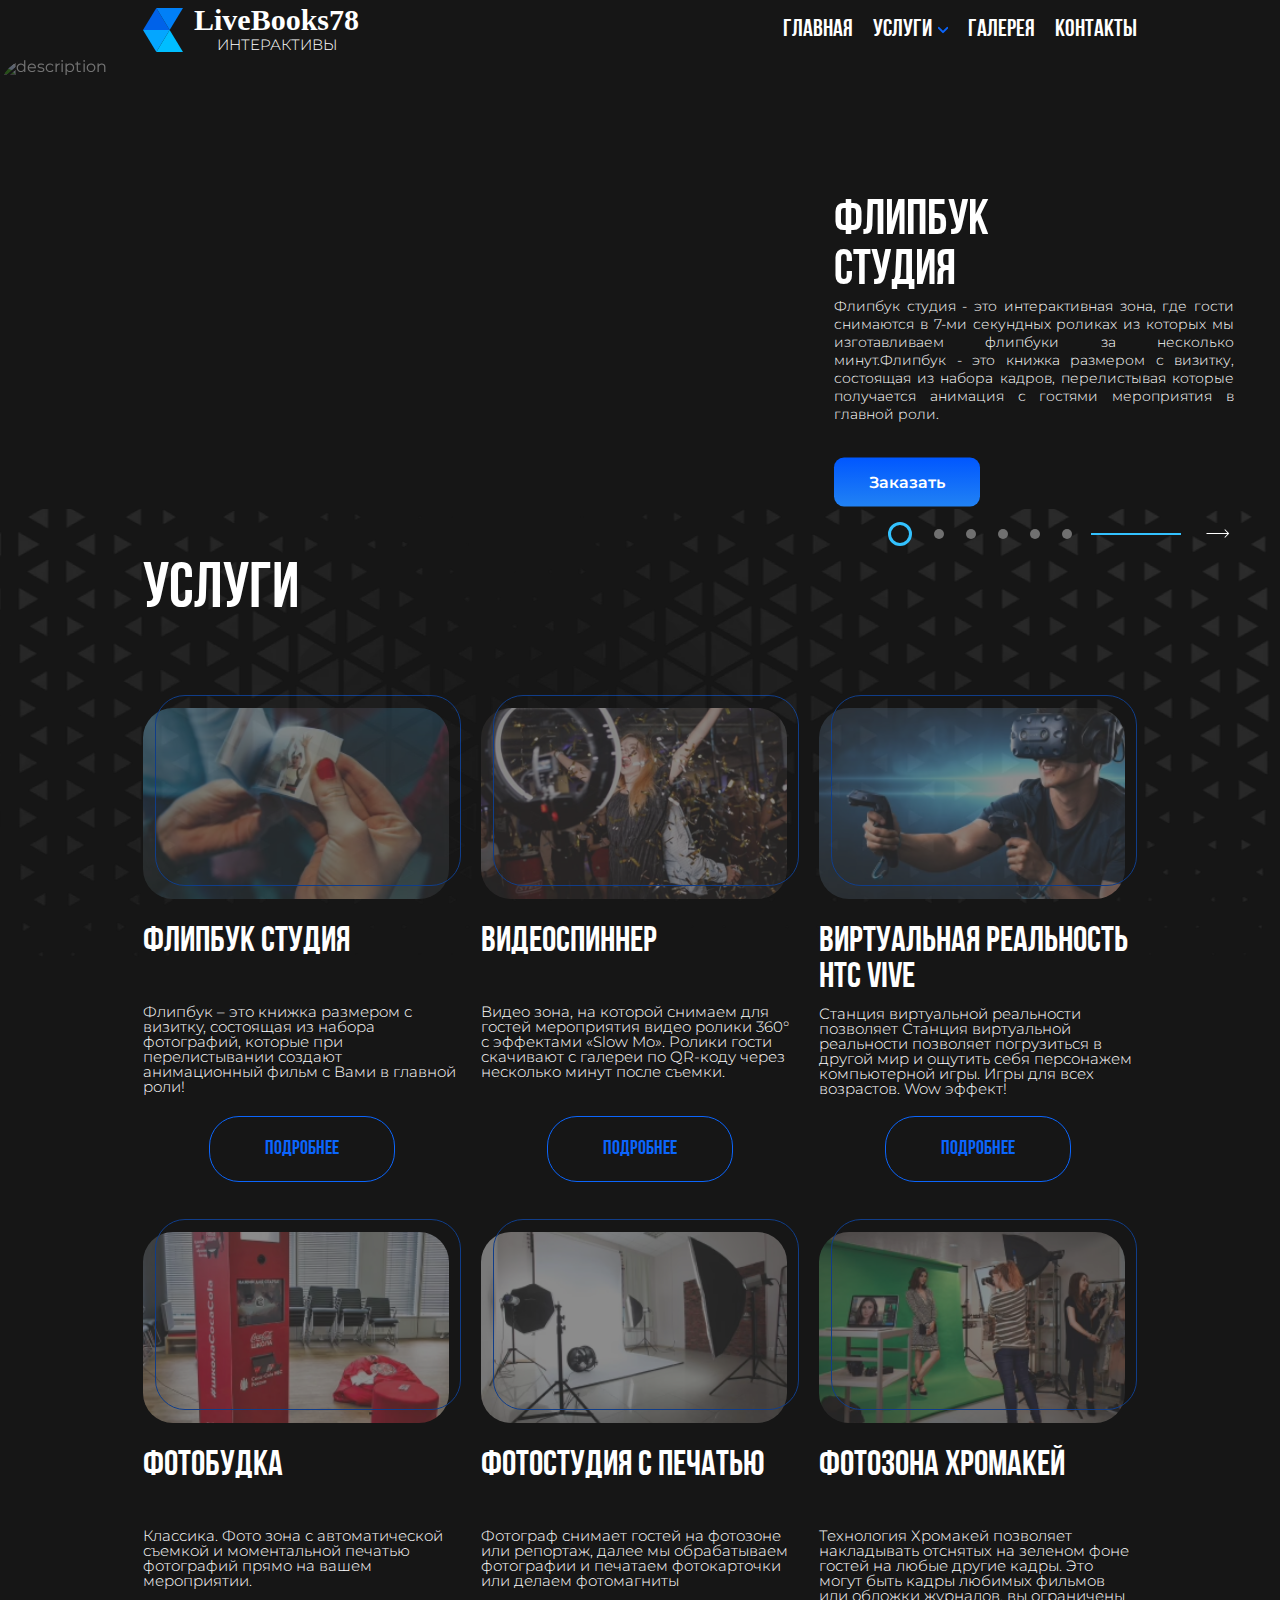
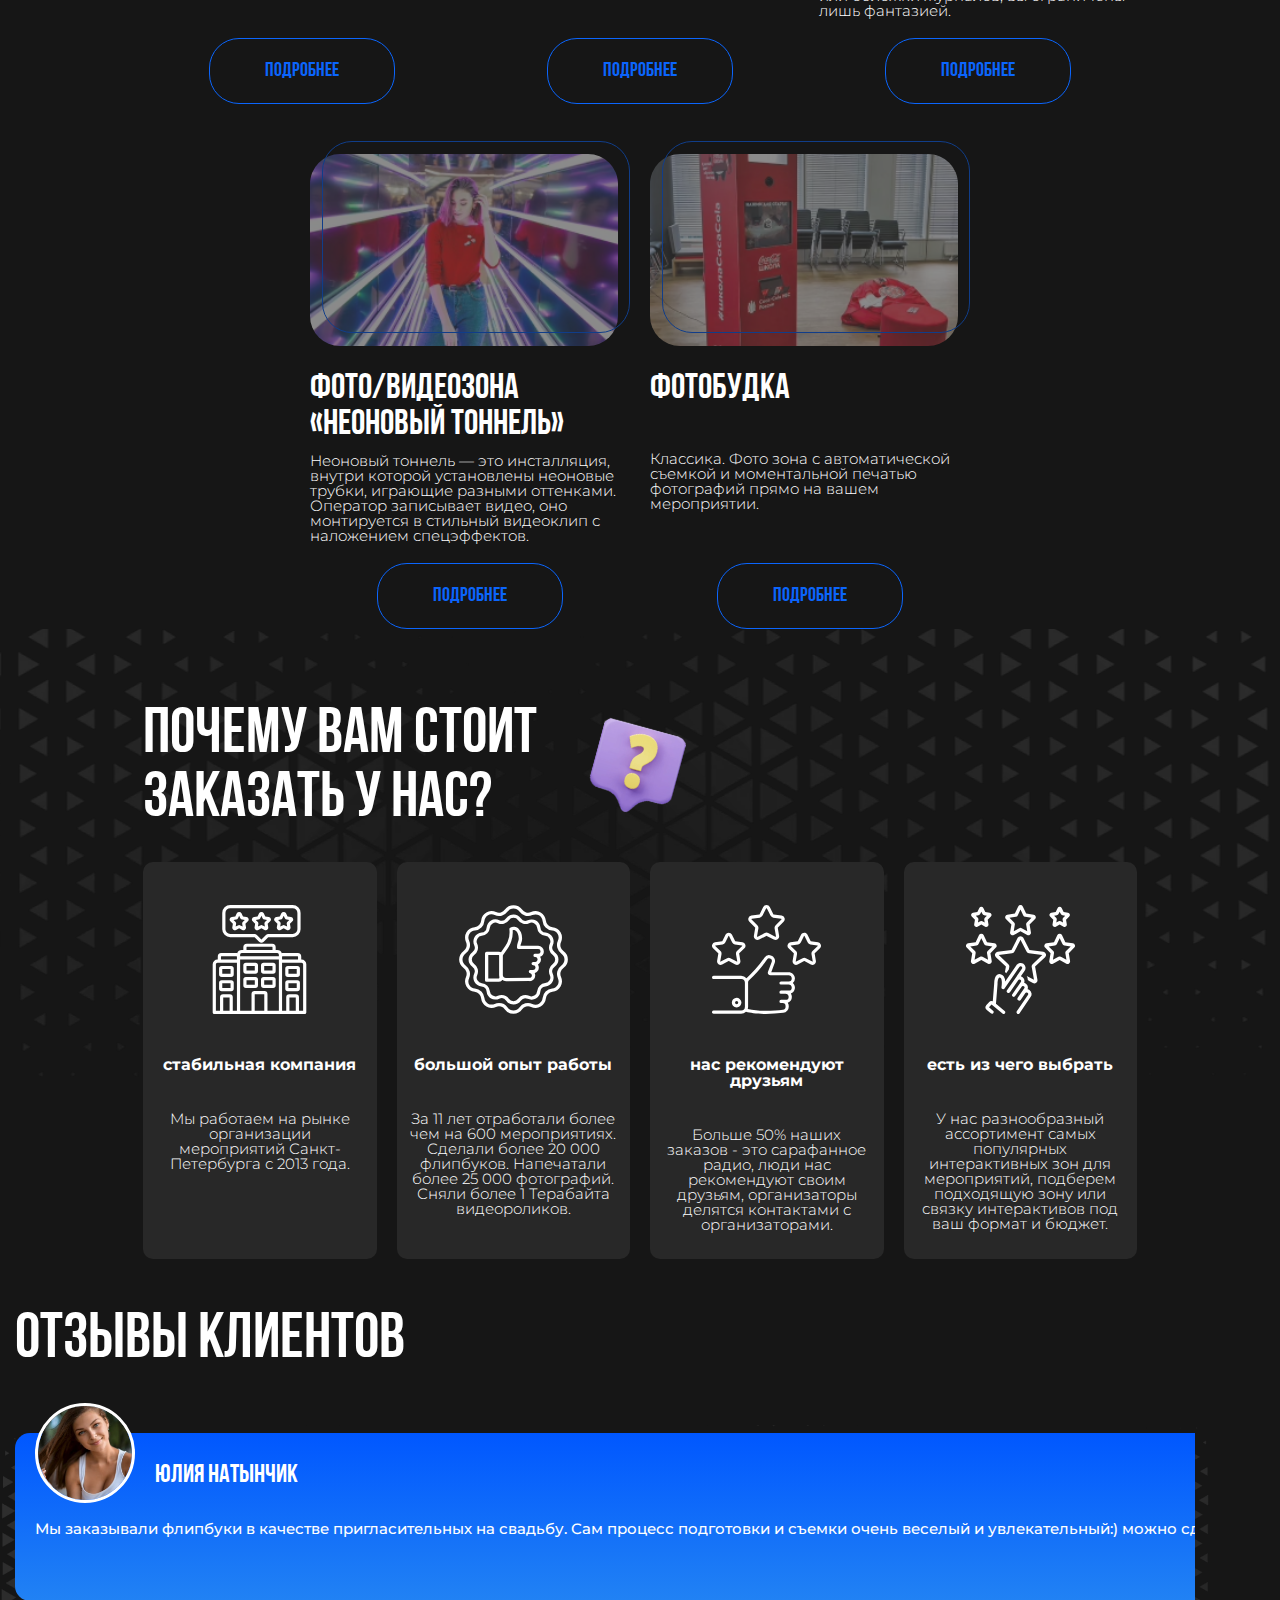
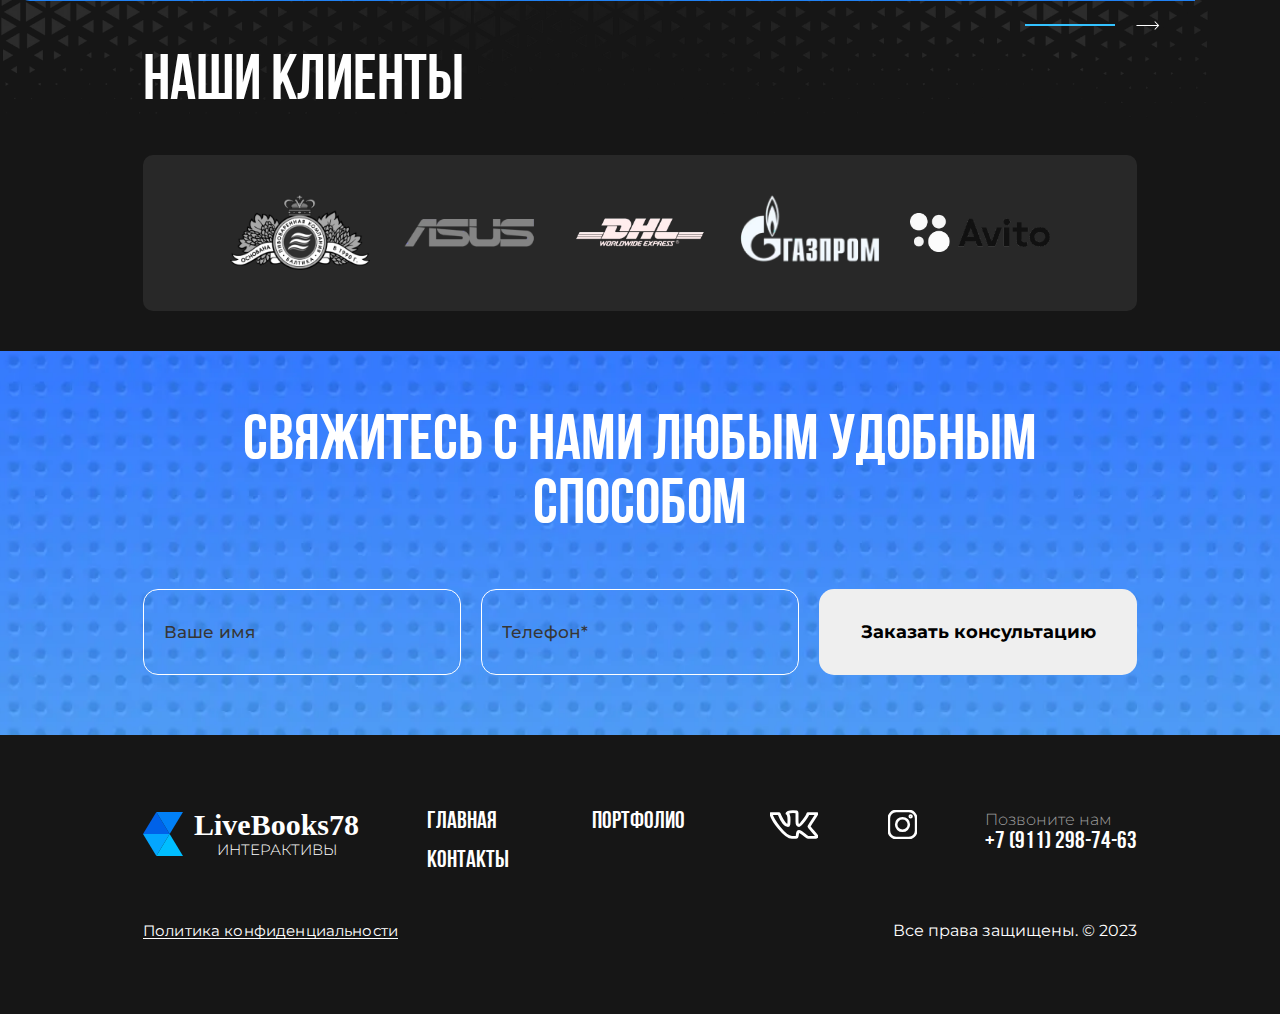
==== commit 5a16a3c1: "Add files via upload" ====
--- a/index.html
+++ b/index.html
@@ -1,12 +1,17 @@
 <!DOCTYPE html>
 <html lang="ru">
   <head>
-    <title>1111</title>
+    <title>Главная</title>
     <meta charset="UTF-8">
     <meta name="viewport" content="width=device-width, initial-scale=1.0">
     <meta name="description" content="">
     <meta name="keywords" content="">
     <meta name="format-detection" content="telephone=no">
+    <link rel="preload" href="fonts/Bebas-Neue-Bold.woff2" as="font" type="font/woff2" crossorigin>
+    <link rel="icon" href="img/favicons/favicon.ico" sizes="any">
+    <link rel="icon" href="img/favicons/icon.svg" type="image/svg+xml">
+    <link rel="apple-touch-icon" href="img/favicons/apple-touch-icon.png">
+    <link rel="manifest" href="manifest.webmanifest">
     <link rel="stylesheet" href="css/libs/swiper-bundle.min.css">
     <link rel="stylesheet" href="css/style.min.css">
   </head>
@@ -24,9 +29,13 @@
                 <li class="menu__item">
                   <button class="menu__link menu__link_btn">Услуги</button><span class="menu__arrow"></span>
                   <ul class="menu__sub-list">
+                    <li><a class="menu__sub-link" href="flipbook.html">Флипбук студия</a></li>
                     <li><a class="menu__sub-link" href="videospiner.html">Видеоспинер</a></li>
-                    <li><a class="menu__sub-link" href="fotobudka.html">Фотобудка</a></li>
-                    <li><a class="menu__sub-link" href="flipbook.html">Флипбук студия</a></li>
+                    <li><a class="menu__sub-link" href="flipbook.html">Виртуальная реальность</a></li>
+                    <li><a class="menu__sub-link" href="videospiner.html">Фотобудка</a></li>
+                    <li><a class="menu__sub-link" href="fotobudka.html">Фотостудия с печатью</a></li>
+                    <li><a class="menu__sub-link" href="flipbook.html">Фотозона хромакей</a></li>
+                    <li><a class="menu__sub-link" href="flipbook.html">Фото/видеозона «неоновый тоннель»</a></li>
                   </ul>
                 </li>
                 <li><a class="menu__link" href="portfolio.html">Галерея</a></li>
@@ -46,10 +55,12 @@
             <div class="slider__wrapper">
               <div class="slid">
                 <div class="slid__img"> 
-                  <picture class="picture">
-                    <source srcset="img/slid_01.avif" type="image/avif"/>
-                    <source srcset="img/slid_01.webp" type="image/webp"/>
-                    <source srcset="img/slid_01.jpg" type="image/jpg"/><img src="img/slid_01.jpg" alt="Флипбук студия"/>
+                  <picture>
+                    <source srcset="img/main-slider/videospiner-sm.avif" media="(max-width: 640px)">
+                    <source srcset="img/main-slider/videospiner-sm.webp" media="(max-width: 640px)">
+                    <source srcset="img/main-slider/videospiner-sm.jpg" media="(max-width: 640px)">
+                    <source type="image/avif" srcset="img/main-slider/videospiner.avif 1x, img/main-slider/videospiner@2x.avif 2x, img/main-slider/videospiner@3x.avif 3x">
+                    <source type="image/webp" srcset="img/main-slider/videospiner.webp 1x, img/main-slider/videospiner@2x.webp 2x, img/main-slider/videospiner@3x.webp 3x"><img src="img/main-slider/videospiner.jpg" srcset="img/main-slider/videospiner@2x.jpg 2x, img/main-slider/videospiner@3x.jpg 3x" alt="description" loading="lazy">
                   </picture>
                 </div>
                 <div class="slid__text">
@@ -258,7 +269,7 @@
               <li class="advantages__item">
                 <div class="advantages__img"> <img src="img/icons/experience.svg" alt="иконка"></div>
                 <div class="advantages__title">большой опыт работы</div>
-                <div class="advantages__descr">За 7 лет отработали более чем на 600 мероприятиях. Сделали более 20 000 флипбуков. Напечатали более 25 000 фотографий. Сняли более 1 Терабайта видеороликов.</div>
+                <div class="advantages__descr">За 11 лет отработали более чем на 600 мероприятиях. Сделали более 20 000 флипбуков. Напечатали более 25 000 фотографий. Сняли более 1 Терабайта видеороликов.</div>
               </li>
               <li class="advantages__item">
                 <div class="advantages__img"> <img src="img/icons/recommend.svg" alt="иконка"></div>
@@ -268,16 +279,16 @@
               <li class="advantages__item">
                 <div class="advantages__img"> <img src="img/icons/choice.svg" alt="иконка"></div>
                 <div class="advantages__title">есть из чего выбрать</div>
-                <div class="advantages__descr">У нас 8 различных зон активности, предложим вариант или комбинацию под ваш бюджет.</div>
+                <div class="advantages__descr">У нас разнообразный ассортимент самых популярных интерактивных зон для мероприятий, подберем подходящую зону или связку интерактивов под ваш формат и бюджет.</div>
               </li>
             </ul>
           </div>
         </section>
         <section class="reviews">
-          <div class="reviews__wrap _container">
+          <div class="reviews__wrap">
             <h4 class="title_h4">отзывы клиентов</h4>
-            <div class="reviews__slider">
-              <div class="reviews__slider__wrap">
+            <div class="reviews-slider">
+              <div class="reviews-slider__wrap">
                 <div class="slid-reviews">
                   <div class="slid-reviews__person">
                     <div class="slid-reviews__img">
@@ -289,9 +300,78 @@
                     </div>
                     <div class="slid-reviews__name">Юлия Натынчик</div>
                   </div>
-                  <div class="slid-reviews__descr">Мы заказывали флипбуки в качестве пригласительных на свадьбу. Сам процесс подготовки и съемки очень веселый и увлекательный :) можно сделать флипбук таким, каким его хочешь видеть ты: и обложку, и текст, и сюжет. Очень приятно видеть реакцию гостей на такие приглашения.Спасибо Петру и его команде за помощь в подготовке к нашей свадьбе!</div>
-                </div>
-              </div>
+                  <div class="slid-reviews__descr">Мы заказывали флипбуки в качестве пригласительных на свадьбу. Сам процесс подготовки и съемки очень веселый и увлекательный:) можно сделать флипбук таким, каким его хочешь видеть ты: и обложку, и текст, и сюжет. Очень приятно видеть реакцию гостей на такие приглашения. Спасибо Петру и его команде за помощь в подготовке к нашей свадьбе!</div>
+                </div>
+                <div class="slid-reviews">
+                  <div class="slid-reviews__person">
+                    <div class="slid-reviews__img">
+                      <picture class="picture">
+                        <source srcset="img/persone-01.avif" type="image/avif"/>
+                        <source srcset="img/persone-01.webp" type="image/webp"/>
+                        <source srcset="img/persone-01.jpg" type="image/jpg"/><img src="img/persone-01.jpg" alt="клиент"/>
+                      </picture>
+                    </div>
+                    <div class="slid-reviews__name">Анна Колесникова</div>
+                  </div>
+                  <div class="slid-reviews__descr">На прошлой неделе отметили День рождения мужа. В качестве подарка решили сделать ему флипбук. Сюрприз удался!!! Необычная «книжечка» удивила и порадовала!!! Это не простая фотография и даже не простой фотоальбом. Это «оживавшая» фотография, которая, благодаря своим небольшим размерам, теперь будет постоянно с нашим папой!</div>
+                </div>
+                <div class="slid-reviews">
+                  <div class="slid-reviews__person">
+                    <div class="slid-reviews__img">
+                      <picture class="picture">
+                        <source srcset="img/persone-01.avif" type="image/avif"/>
+                        <source srcset="img/persone-01.webp" type="image/webp"/>
+                        <source srcset="img/persone-01.jpg" type="image/jpg"/><img src="img/persone-01.jpg" alt="клиент"/>
+                      </picture>
+                    </div>
+                    <div class="slid-reviews__name">Аня Петрова</div>
+                  </div>
+                  <div class="slid-reviews__descr">Увидели впервые флипбуки на свадебной выставке в Азимуте и сразу загорелись идеей приглашений на свадьбу! С ребятами приятно иметь дело!👍 Сделали все качественно и быстро! При съемке флипбука нас никто не торопил, было сделано несколько дублей, прежде чем добились самого лучшего результата! Петр постоянно отвечал на все вопросы по оформлению!</div>
+                </div>
+                <div class="slid-reviews">
+                  <div class="slid-reviews__person">
+                    <div class="slid-reviews__img">
+                      <picture class="picture">
+                        <source srcset="img/persone-01.avif" type="image/avif"/>
+                        <source srcset="img/persone-01.webp" type="image/webp"/>
+                        <source srcset="img/persone-01.jpg" type="image/jpg"/><img src="img/persone-01.jpg" alt="клиент"/>
+                      </picture>
+                    </div>
+                    <div class="slid-reviews__name">Temp Temp</div>
+                  </div>
+                  <div class="slid-reviews__descr">Temp Temp Temp Temp Temp Temp Temp Temp Temp Temp Temp Temp Temp Temp Temp Temp Temp Temp Temp Temp Temp Temp Temp Temp Temp Temp Temp Temp Temp Temp Temp Temp Temp Temp Temp Temp Temp Temp Temp Temp Temp Temp Temp Temp Temp Temp Temp Temp Temp Temp Temp Temp Temp Temp Temp Temp </div>
+                </div>
+                <div class="slid-reviews">
+                  <div class="slid-reviews__person">
+                    <div class="slid-reviews__img">
+                      <picture class="picture">
+                        <source srcset="img/persone-01.avif" type="image/avif"/>
+                        <source srcset="img/persone-01.webp" type="image/webp"/>
+                        <source srcset="img/persone-01.jpg" type="image/jpg"/><img src="img/persone-01.jpg" alt="клиент"/>
+                      </picture>
+                    </div>
+                    <div class="slid-reviews__name">Temp 1 Temp 1 </div>
+                  </div>
+                  <div class="slid-reviews__descr">Temp 1 Temp 1 Temp 1 Temp 1 Temp 1 Temp 1 Temp 1 Temp 1 Temp 1 Temp 1 Temp 1 Temp 1 Temp 1 Temp 1 Temp 1 Temp 1 Temp 1 Temp 1 Temp 1 Temp 1 Temp 1 Temp 1 Temp 1 Temp 1 Temp 1 Temp 1 Temp 1 Temp 1 Temp 1 Temp 1 Temp 1 Temp 1 </div>
+                </div>
+                <div class="slid-reviews">
+                  <div class="slid-reviews__person">
+                    <div class="slid-reviews__img">
+                      <picture class="picture">
+                        <source srcset="img/persone-01.avif" type="image/avif"/>
+                        <source srcset="img/persone-01.webp" type="image/webp"/>
+                        <source srcset="img/persone-01.jpg" type="image/jpg"/><img src="img/persone-01.jpg" alt="клиент"/>
+                      </picture>
+                    </div>
+                    <div class="slid-reviews__name">Temp 2 Temp 2 </div>
+                  </div>
+                  <div class="slid-reviews__descr">Temp 2 Temp 2 Temp 2 Temp 2 Temp 2 Temp 2 Temp 2 Temp 2 Temp 2 Temp 2 Temp 2 Temp 2 Temp 2 Temp 2 Temp 2 Temp 2 Temp 2 Temp 2 Temp 2 Temp 2 Temp 2 Temp 2 Temp 2 Temp 2 Temp 2 Temp 2 Temp 2 Temp 2 Temp 2 Temp 2 Temp 2 Temp 2 Temp 2 Temp 2 Temp 2 Temp 2 Temp 2 Temp 2 Temp 2 Temp 2 Temp 2 Temp 2 Temp 2 Temp 2 Temp 2 Temp 2 Temp 2 Temp 2 </div>
+                </div>
+              </div>
+            </div>
+            <div class="reviews-slider-buttons">
+              <div class="reviews-slider-pagination"></div>
+              <div class="reviews-slider-button-next"></div>
             </div>
           </div>
         </section>
@@ -337,103 +417,17 @@
             </ul>
           </div>
         </section>
-        <section class="cases"> 
-          <div class="cases__wrap _container">
-            <h4 class="title_h4">пример работы</h4>
-            <div class="cases__slider-wrap">
-              <div class="cases__slider">
-                <div class="case">
-                  <div class="case__wrapper">
-                    <div class="case__slide">
-                      <picture class="picture">
-                        <source srcset="img/fotobudka-01.avif" type="image/avif"/>
-                        <source srcset="img/fotobudka-01.webp" type="image/webp"/>
-                        <source srcset="img/fotobudka-01.jpg" type="image/jpg"/><img src="img/fotobudka-01.jpg" alt="фотобудка"/>
-                      </picture>
-                    </div>
-                    <div class="case__slide">
-                      <picture class="picture">
-                        <source srcset="img/fotobudka-02.avif" type="image/avif"/>
-                        <source srcset="img/fotobudka-02.webp" type="image/webp"/>
-                        <source srcset="img/fotobudka-02.jpg" type="image/jpg"/><img src="img/fotobudka-02.jpg" alt="фотобудка"/>
-                      </picture>
-                    </div>
-                    <div class="case__slide">
-                      <picture class="picture">
-                        <source srcset="img/fotobudka-03.avif" type="image/avif"/>
-                        <source srcset="img/fotobudka-03.webp" type="image/webp"/>
-                        <source srcset="img/fotobudka-03.jpg" type="image/jpg"/><img src="img/fotobudka-03.jpg" alt="фотобудка"/>
-                      </picture>
-                    </div>
-                    <div class="case__slide">
-                      <picture class="picture">
-                        <source srcset="img/fotobudka-03.avif" type="image/avif"/>
-                        <source srcset="img/fotobudka-03.webp" type="image/webp"/>
-                        <source srcset="img/fotobudka-03.jpg" type="image/jpg"/><img src="img/fotobudka-03.jpg" alt="фотобудка"/>
-                      </picture>
-                    </div>
-                  </div>
-                </div>
-              </div>
-              <div class="cases__info">
-                <div class="info"> 
-                  <div class="info__title">«Локомотив»</div>
-                  <div class="info__item">Мероприятие: «День рождения клуба»</div>
-                  <div class="info__item">Услуга: Брендированная Фотобудка</div>
-                  <div class="info__item">Место: Возили фотобудку в Москву</div>
-                </div>
-              </div>
-            </div>
-            <div class="cases__slider-preview">
-              <div class="preview">
-                <div class="preview__wrapper">
-                  <div class="preview__slide">
-                    <picture class="picture">
-                      <source srcset="img/fotobudka-01.avif" type="image/avif"/>
-                      <source srcset="img/fotobudka-01.webp" type="image/webp"/>
-                      <source srcset="img/fotobudka-01.jpg" type="image/jpg"/><img src="img/fotobudka-01.jpg" alt="фотобудка"/>
-                    </picture>
-                  </div>
-                  <div class="preview__slide">
-                    <picture class="picture">
-                      <source srcset="img/fotobudka-02.avif" type="image/avif"/>
-                      <source srcset="img/fotobudka-02.webp" type="image/webp"/>
-                      <source srcset="img/fotobudka-02.jpg" type="image/jpg"/><img src="img/fotobudka-02.jpg" alt="фотобудка"/>
-                    </picture>
-                  </div>
-                  <div class="preview__slide">
-                    <picture class="picture">
-                      <source srcset="img/fotobudka-03.avif" type="image/avif"/>
-                      <source srcset="img/fotobudka-03.webp" type="image/webp"/>
-                      <source srcset="img/fotobudka-03.jpg" type="image/jpg"/><img src="img/fotobudka-03.jpg" alt="фотобудка"/>
-                    </picture>
-                  </div>
-                  <div class="preview__slide">
-                    <picture class="picture">
-                      <source srcset="img/fotobudka-04.avif" type="image/avif"/>
-                      <source srcset="img/fotobudka-04.webp" type="image/webp"/>
-                      <source srcset="img/fotobudka-04.jpg" type="image/jpg"/><img src="img/fotobudka-04.jpg" alt="фотобудка"/>
-                    </picture>
-                  </div>
-                </div>
-              </div>
-            </div>
-            <div class="cases__btn"><a class="btn" href="#">посмотреть все</a></div>
-          </div>
-        </section>
         <section class="form-section">
           <div class="form-wrap _container">
-            <h4 class="title_h4">ЗАКАЖИТЕ КОНСУЛЬТАЦИЮ НАШЕГО СПЕЦИАЛИСТА <span>Оставьте заявку прямо сейчас</span></h4>
-            <form class="form" action="mail.php" enctype="multipart/form-data" method="POST">
-              <input type="hidden" name="admin_email[]" value="!!!!!!почта!!!!!!">
-              <input type="hidden" name="form_subject" value="Тема письма">
-              <label class="form-label">
-                <input type="text" name="name" placeholder="Ваше имя">
+            <h4 class="title_h4">свяжитесь с нами любым удобным способом</h4>
+            <form class="form form-page" id="form-main" action="#" method="POST" enctype="multipart/form-data">
+              <label class="form__label form-page__form-label">
+                <input class="input input-name" type="text" data-validate-field="name" name="Имя" placeholder="Ваше имя">
               </label>
-              <label class="form-label">
-                <input type="tel" data-validate-field="tel" name="tel" placeholder="Телефон*">
+              <label class="form__label form-page__form-label">
+                <input class="input input-tel" id="tel" type="tel" data-validate-field="tel" name="Телефон" placeholder="Телефон*">
               </label>
-              <button class="form-btn" type="submit">Заказать консультацию</button>
+              <button class="button form-page__form-btn">Заказать консультацию</button>
             </form>
           </div>
         </section>
@@ -443,16 +437,14 @@
               <div class="form-modal">
                 <div class="form-modal__title">Заголовок1<span>Оставьте заявку прямо сейчас</span></div>
                 <div class="form-modal__wrap">
-                  <form class="form-modal__form" action="mail.php" enctype="multipart/form-data" method="POST">
-                    <input type="hidden" name="admin_email[]" value="!!!!!!почта!!!!!!">
-                    <input type="hidden" name="form_subject" value="Тема письма">
-                    <label class="form-modal__label">
-                      <input type="text" name="name" placeholder="Ваше имя">
-                    </label>
-                    <label class="form-modal__label">
-                      <input type="tel" data-validate-field="tel" name="tel" placeholder="Телефон*">
-                    </label>
-                    <button class="form-modal__btn" type="submit">Заказать консультацию</button>
+                  <form class="form form-1 form-modal__form" id="form-slid-1" action="#" method="POST" enctype="multipart/form-data">
+                    <label class="form__label form-modal__label">
+                      <input class="input input-name input-name-slid-1" type="text" data-validate-field="name" name="Имя" placeholder="Ваше имя">
+                    </label>
+                    <label class="form__label form-modal__label">
+                      <input class="input input-tel input-tel-slid-1" id="tel-1" type="tel" data-validate-field="tel" name="Телефон" placeholder="Телефон*">
+                    </label>
+                    <button class="button form-modal__btn">Заказать консультацию</button>
                   </form>
                 </div>
               </div>
@@ -461,16 +453,14 @@
               <div class="form-modal">
                 <div class="form-modal__title">Заголовок2<span>Оставьте заявку прямо сейчас</span></div>
                 <div class="form-modal__wrap">
-                  <form class="form-modal__form" action="mail.php" enctype="multipart/form-data" method="POST">
-                    <input type="hidden" name="admin_email[]" value="!!!!!!почта!!!!!!">
-                    <input type="hidden" name="form_subject" value="Тема письма">
-                    <label class="form-modal__label">
-                      <input type="text" name="name" placeholder="Ваше имя">
-                    </label>
-                    <label class="form-modal__label">
-                      <input type="tel" data-validate-field="tel" name="tel" placeholder="Телефон*">
-                    </label>
-                    <button class="form-modal__btn" type="submit">Заказать консультацию</button>
+                  <form class="form form-2 form-modal__form" id="form-slid-2" action="#" method="POST" enctype="multipart/form-data">
+                    <label class="form__label form-modal__label">
+                      <input class="input input-name input-name-slid-2" type="text" data-validate-field="name" name="Имя" placeholder="Ваше имя">
+                    </label>
+                    <label class="form__label form-modal__label">
+                      <input class="input input-tel input-tel-slid-2" id="tel-2" type="tel" data-validate-field="tel" name="Телефон" placeholder="Телефон*">
+                    </label>
+                    <button class="button form-modal__btn">Заказать консультацию</button>
                   </form>
                 </div>
               </div>
@@ -479,16 +469,14 @@
               <div class="form-modal">
                 <div class="form-modal__title">Заголовок3<span>Оставьте заявку прямо сейчас</span></div>
                 <div class="form-modal__wrap">
-                  <form class="form-modal__form" action="mail.php" enctype="multipart/form-data" method="POST">
-                    <input type="hidden" name="admin_email[]" value="!!!!!!почта!!!!!!">
-                    <input type="hidden" name="form_subject" value="Тема письма">
-                    <label class="form-modal__label">
-                      <input type="text" name="name" placeholder="Ваше имя">
-                    </label>
-                    <label class="form-modal__label">
-                      <input type="tel" data-validate-field="tel" name="tel" placeholder="Телефон*">
-                    </label>
-                    <button class="form-modal__btn" type="submit">Заказать консультацию</button>
+                  <form class="form form-3 form-modal__form" id="form-slid-3" action="#" method="POST" enctype="multipart/form-data">
+                    <label class="form__label form-modal__label">
+                      <input class="input input-name input-name-slid-3" type="text" data-validate-field="name" name="Имя" placeholder="Ваше имя">
+                    </label>
+                    <label class="form__label form-modal__label">
+                      <input class="input input-tel input-tel-slid-3" id="tel-3" type="tel" data-validate-field="tel" name="Телефон" placeholder="Телефон*">
+                    </label>
+                    <button class="button form-modal__btn">Заказать консультацию</button>
                   </form>
                 </div>
               </div>
@@ -497,16 +485,14 @@
               <div class="form-modal">
                 <div class="form-modal__title">Заголовок4<span>Оставьте заявку прямо сейчас</span></div>
                 <div class="form-modal__wrap">
-                  <form class="form-modal__form" action="mail.php" enctype="multipart/form-data" method="POST">
-                    <input type="hidden" name="admin_email[]" value="!!!!!!почта!!!!!!">
-                    <input type="hidden" name="form_subject" value="Тема письма">
-                    <label class="form-modal__label">
-                      <input type="text" name="name" placeholder="Ваше имя">
-                    </label>
-                    <label class="form-modal__label">
-                      <input type="tel" data-validate-field="tel" name="tel" placeholder="Телефон*">
-                    </label>
-                    <button class="form-modal__btn" type="submit">Заказать консультацию</button>
+                  <form class="form form-4 form-modal__form" id="form-slid-4" action="#" method="POST" enctype="multipart/form-data">
+                    <label class="form__label form-modal__label">
+                      <input class="input input-name input-name-slid-4" type="text" data-validate-field="name" name="Имя" placeholder="Ваше имя">
+                    </label>
+                    <label class="form__label form-modal__label">
+                      <input class="input input-tel input-tel-slid-4" id="tel-4" type="tel" data-validate-field="tel" name="Телефон" placeholder="Телефон*">
+                    </label>
+                    <button class="button form-modal__btn">Заказать консультацию</button>
                   </form>
                 </div>
               </div>
@@ -515,16 +501,14 @@
               <div class="form-modal">
                 <div class="form-modal__title">Заголовок5<span>Оставьте заявку прямо сейчас</span></div>
                 <div class="form-modal__wrap">
-                  <form class="form-modal__form" action="mail.php" enctype="multipart/form-data" method="POST">
-                    <input type="hidden" name="admin_email[]" value="!!!!!!почта!!!!!!">
-                    <input type="hidden" name="form_subject" value="Тема письма">
-                    <label class="form-modal__label">
-                      <input type="text" name="name" placeholder="Ваше имя">
-                    </label>
-                    <label class="form-modal__label">
-                      <input type="tel" data-validate-field="tel" name="tel" placeholder="Телефон*">
-                    </label>
-                    <button class="form-modal__btn" type="submit">Заказать консультацию</button>
+                  <form class="form form-5 form-modal__form" id="form-slid-5" action="#" method="POST" enctype="multipart/form-data">
+                    <label class="form__label form-modal__label">
+                      <input class="input input-name input-name-slid-5" type="text" data-validate-field="name" name="Имя" placeholder="Ваше имя">
+                    </label>
+                    <label class="form__label form-modal__label">
+                      <input class="input input-tel input-tel-slid-5" id="tel-5" type="tel" data-validate-field="tel" name="Телефон" placeholder="Телефон*">
+                    </label>
+                    <button class="button form-modal__btn">Заказать консультацию</button>
                   </form>
                 </div>
               </div>
@@ -533,16 +517,14 @@
               <div class="form-modal">
                 <div class="form-modal__title">Заголовок6<span>Оставьте заявку прямо сейчас</span></div>
                 <div class="form-modal__wrap">
-                  <form class="form-modal__form" action="mail.php" enctype="multipart/form-data" method="POST">
-                    <input type="hidden" name="admin_email[]" value="!!!!!!почта!!!!!!">
-                    <input type="hidden" name="form_subject" value="Тема письма">
-                    <label class="form-modal__label">
-                      <input type="text" name="name" placeholder="Ваше имя">
-                    </label>
-                    <label class="form-modal__label">
-                      <input type="tel" data-validate-field="tel" name="tel" placeholder="Телефон*">
-                    </label>
-                    <button class="form-modal__btn" type="submit">Заказать консультацию</button>
+                  <form class="form form-6 form-modal__form" id="form-slid-6" action="#" method="POST" enctype="multipart/form-data">
+                    <label class="form__label form-modal__label">
+                      <input class="input input-name input-name-slid-6" type="text" data-validate-field="name" name="Имя" placeholder="Ваше имя">
+                    </label>
+                    <label class="form__label form-modal__label">
+                      <input class="input input-tel input-tel-slid-6" id="tel-6" type="tel" data-validate-field="tel" name="Телефон" placeholder="Телефон*">
+                    </label>
+                    <button class="button form-modal__btn">Заказать консультацию</button>
                   </form>
                 </div>
               </div>
@@ -574,7 +556,12 @@
       </footer>
     </div>
     <script src="js/libs/swiper-bundle.min.js"></script>
+    <script src="js/slider.min.js"></script>
     <script src="js/modal.min.js"></script>
+    <script src="js/libs/inputmask.min.js"></script>
+    <script src="js/libs/just-validate.min.js"></script>
+    <script src="js/form-slider.min.js"></script>
+    <script src="js/form.min.js"></script>
     <script src="js/script.min.js"></script>
   </body>
 </html>--- a/css/style.min.css
+++ b/css/style.min.css
@@ -1,2 +1,2 @@
-@font-face{font-family:Montserrat;font-display:swap;src:url(../fonts/Montserrat-Bold.woff) format("woff"),url(../fonts/Montserrat-Bold.woff2) format("woff2");font-weight:700;font-style:normal}@font-face{font-family:Montserrat;font-display:swap;src:url(../fonts/Montserrat-SemiBold.woff) format("woff"),url(../fonts/Montserrat-SemiBold.woff2) format("woff2");font-weight:600;font-style:normal}@font-face{font-family:Montserrat;font-display:swap;src:url(../fonts/Montserrat-Medium.woff) format("woff"),url(../fonts/Montserrat-Medium.woff2) format("woff2");font-weight:500;font-style:normal}@font-face{font-family:Montserrat;font-display:swap;src:url(../fonts/Montserrat-Regular.woff) format("woff"),url(../fonts/Montserrat-Regular.woff2) format("woff2");font-weight:400;font-style:normal}@font-face{font-family:Montserrat;font-display:swap;src:url(../fonts/Montserrat-Light.woff) format("woff"),url(../fonts/Montserrat-Light.woff2) format("woff2");font-weight:300;font-style:normal}@font-face{font-family:Bebas-Neue;font-display:swap;src:url(../fonts/Bebas-Neue-Bold.woff) format("woff"),url(../fonts/Bebas-Neue-Bold.woff2) format("woff2");font-weight:700;font-style:normal}*{padding:0;margin:0;border:0;-webkit-transition:all 0s ease 0s;-o-transition:all 0s ease 0s;transition:all 0s ease 0s}*,:after,:before{-webkit-box-sizing:border-box;box-sizing:border-box}:active,:focus{outline:0}a:active,a:focus{outline:0}aside,footer,header,nav,section{display:block}body,html{height:100%;min-width:320px}body{line-height:1;font-family:Montserrat;-ms-text-size-adjust:100%;-moz-text-size-adjust:100%;-webkit-text-size-adjust:100%}button,input,textarea{font-family:Montserrat}input::-ms-clear{display:none}button{cursor:pointer}button::-moz-focus-inner{padding:0;border:0}a,a:visited{text-decoration:none}a:hover{text-decoration:none}ul li{list-style:none}img{vertical-align:top}h1,h2,h3,h4,h5,h6{font-weight:inherit;font-size:inherit}body{background-color:#161616;color:#fff;font-family:Montserrat,sans-serif;font-size:16px;font-style:normal;font-weight:400}body._lock{overflow:hidden}.wrapper{position:relative;width:100%;min-height:100%;overflow:hidden;display:-webkit-box;display:-ms-flexbox;display:flex;-webkit-box-orient:vertical;-webkit-box-direction:normal;-ms-flex-direction:column;flex-direction:column;-webkit-box-pack:justify;-ms-flex-pack:justify;justify-content:space-between}._container{max-width:1210px;padding:0 15px;margin:0 auto}.btn{display:inline-block;padding:20px 55px;border-radius:30px;border:1px solid #0b65fc;color:#0b65fc;font-family:Bebas-Neue;font-size:20px;font-style:normal;font-weight:700;line-height:1.2}.form-modal__title,.title_h1,.title_h2,.title_h3,.title_h4{color:#fff;font-family:Bebas-Neue;font-size:44px;font-weight:700;line-height:normal}.header__wrap{margin:10px auto;display:-webkit-box;display:-ms-flexbox;display:flex;-webkit-box-pack:justify;-ms-flex-pack:justify;justify-content:space-between;-webkit-box-align:center;-ms-flex-align:center;align-items:center}.menu__icon{display:none}.menu__list>li{position:relative;margin:0 0 0 20px;display:-webkit-box;display:-ms-flexbox;display:flex;-webkit-box-align:center;-ms-flex-align:center;align-items:center}.menu__item{padding-right:15px}.menu__body button{background-color:transparent;text-align:left}.menu__link{color:#fff;font-family:Bebas-Neue;font-size:24px;font-style:normal;font-weight:700;line-height:normal}.menu__sub-list{position:absolute;z-index:1;top:100%;left:-10px;background-color:#1d1d1d;padding:15px;min-width:200px}.menu__sub-list li{margin:0 0 10px 0}.menu__sub-list li:last-child{margin:0}.menu__sub-link{color:#fff;font-family:Bebas-Neue;font-size:24px;font-style:normal;font-weight:700;line-height:normal}.menu__arrow{display:inline-block;height:10px;width:10px;background-image:url(../img/icons/down-arrow.svg);background-repeat:no-repeat;background-position:center;-o-object-fit:contain;object-fit:contain;margin-left:6px}.menu__list li:hover .menu__arrow{-webkit-transform:rotate(-180deg);-ms-transform:rotate(-180deg);transform:rotate(-180deg)}body._pc .menu__list>li:hover .menu__sub-list{opacity:1;visibility:visible;-webkit-transform:translate(0,0);-ms-transform:translate(0,0);transform:translate(0,0);pointer-events:all}body._touch .menu__list>li{display:-webkit-box;display:-ms-flexbox;display:flex;-webkit-box-align:center;-ms-flex-align:center;align-items:center}body._touch .menu__link{-webkit-box-flex:1;-ms-flex:1 1 auto;flex:1 1 auto}body._touch .menu__list>li .menu__arrow{-webkit-transform:rotate(0);-ms-transform:rotate(0);transform:rotate(0)}body._touch .menu__list>li._active .menu__sub-list{opacity:1;visibility:visible;-webkit-transform:translate(0,0);-ms-transform:translate(0,0);transform:translate(0,0);pointer-events:all}body._touch .menu__list>li._active .menu__arrow{-webkit-transform:rotate(-180deg);-ms-transform:rotate(-180deg);transform:rotate(-180deg)}.logo{display:-webkit-box;display:-ms-flexbox;display:flex;-webkit-box-align:center;-ms-flex-align:center;align-items:center;-webkit-column-gap:11px;-moz-column-gap:11px;column-gap:11px}.logo__img{position:relative;width:40px;height:44px;overflow:hidden}.logo__img img{position:absolute;left:0;top:0;width:100%;height:100%;-o-object-fit:contain;object-fit:contain}.logo__title{display:block;color:#fff;font-family:Bebas Neue;font-size:31px;font-style:normal;font-weight:700;line-height:1}.logo__title span{display:block;text-align:center;font-family:Montserrat;font-size:16px;font-weight:300;line-height:normal}.contacts{display:none}.slider-section{width:100%;padding-bottom:50px}.slider{width:100%;position:relative;border-radius:30px;overflow:hidden}.slider__wrapper{display:-webkit-box;display:-ms-flexbox;display:flex;width:100%}.swiper-button-next::after{display:none}.slider-buttons{display:-webkit-box;display:-ms-flexbox;display:flex;-webkit-box-pack:end;-ms-flex-pack:end;justify-content:end;-webkit-box-align:center;-ms-flex-align:center;align-items:center;-webkit-box-pack:justify;-ms-flex-pack:justify;justify-content:space-between;-webkit-column-gap:130px;-moz-column-gap:130px;column-gap:130px;padding:0 20px;height:9px;margin-top:20px}.swiper-pagination{position:static;display:-webkit-box;display:-ms-flexbox;display:flex;-webkit-box-pack:end;-ms-flex-pack:end;justify-content:flex-end;-webkit-box-align:center;-ms-flex-align:center;align-items:center;-webkit-column-gap:14px;-moz-column-gap:14px;column-gap:14px}.swiper-pagination::after{content:"";position:absolute;right:-105px;top:50%;-webkit-transform:translateY(-50%);-ms-transform:translateY(-50%);transform:translateY(-50%);width:90px;height:2px;background-color:#33c2ff}.swiper-pagination-bullet{width:10px;height:10px;opacity:1;background-color:#707070;-webkit-transition:all .3s ease-in-out;-o-transition:all .3s ease-in-out;transition:all .3s ease-in-out}.swiper-pagination-bullet-active{width:24px;height:24px;background-color:transparent;border:solid 3px #33c2ff}.swiper-button-next{-webkit-box-flex:0;-ms-flex:0 0 24px;flex:0 0 24px;position:static;margin-top:0;width:24px;height:9px;background-image:url(../img/icons/arrow-next.svg);background-position:center;background-repeat:no-repeat;background-size:contain}.slid{position:relative;-webkit-box-flex:0;-ms-flex:0 0 100%;flex:0 0 100%}.slid__img{position:relative;width:100%;padding-bottom:100%}.slid__img img{position:absolute;left:0;top:0;width:100%;height:100%;-o-object-fit:cover;object-fit:cover;background-position:left;-webkit-filter:brightness(.45);filter:brightness(.45)}.slid__text{position:absolute;right:10px;top:50%;-webkit-transform:translateY(-50%);-ms-transform:translateY(-50%);transform:translateY(-50%)}.slid__title{color:#fff;font-family:Bebas-Neue;font-size:10vw;line-height:1}.slid__descr{display:none}.slid__btn{display:none}._no-webp .services{background-image:url(../img/bg.png)}.services{padding-top:50px;background-repeat:repeat-x;background-position:center -100px}.services h2{margin-bottom:30px}.services__list{display:-webkit-box;display:-ms-flexbox;display:flex;-ms-flex-wrap:wrap;flex-wrap:wrap;row-gap:50px}.services-mt{margin-bottom:75px}.item{position:relative;display:-webkit-box;display:-ms-flexbox;display:flex;-webkit-box-orient:vertical;-webkit-box-direction:normal;-ms-flex-direction:column;flex-direction:column}.item__img{position:relative;padding-bottom:60%;margin-bottom:25px;width:calc(100% - 12px);opacity:.5}.item__img img{position:absolute;top:0;left:0;width:100%;height:100%;border-radius:30px;-o-object-fit:cover;object-fit:cover}.item__img::before{position:absolute;z-index:2;content:"";width:100%;height:100%;left:12px;bottom:13px;border-radius:30px;border:1px solid #0b65fc}.item__content{display:-webkit-box;display:-ms-flexbox;display:flex;-webkit-box-orient:vertical;-webkit-box-direction:normal;-ms-flex-direction:column;flex-direction:column;-webkit-box-flex:1;-ms-flex-positive:1;flex-grow:1}.item__title{margin-bottom:10px;font-family:Bebas-Neue;font-size:36px;font-weight:700;line-height:1}.item__descr{margin-bottom:20px;font-family:Montserrat;font-size:15px;font-weight:300}.btn{margin-top:auto;-ms-flex-item-align:center;-ms-grid-row-align:center;align-self:center;-webkit-transition:color .3s ease-in;-o-transition:color .3s ease-in;transition:color .3s ease-in}.btn:hover{color:#2182f4;border:1px solid #2182f4;background-color:rgba(33,131,244,.0549019608)}._no-webp .advantages{background-image:url(../img/bg.png)}.advantages{padding-top:75px;background-repeat:repeat-x;background-position:center -100px}.advantages h3{margin-bottom:30px;position:relative;display:inline-block}.advantages__title-img{display:none}.advantages__list{display:-webkit-box;display:-ms-flexbox;display:flex;-ms-flex-wrap:wrap;flex-wrap:wrap;-webkit-box-pack:center;-ms-flex-pack:center;justify-content:center;gap:20px}.advantages__item{-webkit-box-flex:0;-ms-flex:0 0 100%;flex:0 0 100%;display:-webkit-box;display:-ms-flexbox;display:flex;-webkit-box-orient:vertical;-webkit-box-direction:normal;-ms-flex-direction:column;flex-direction:column;-webkit-box-align:center;-ms-flex-align:center;align-items:center;width:280px;padding:43px 13px 27px;border-radius:10px;color:#fff;background:#282828;text-align:center;-webkit-transition:all .3s ease-in-out;-o-transition:all .3s ease-in-out;transition:all .3s ease-in-out}.advantages__item:hover{background:-webkit-gradient(linear,left top,left bottom,color-stop(100%,#2182f4),color-stop(0,#0057ff));background:-o-linear-gradient(#2182f4 100%,#0057ff 0);background:linear-gradient(#2182f4 100%,#0057ff 0)}.advantages__img{position:relative;width:109px;height:109px;margin-bottom:43px}.advantages__img img{position:absolute;left:0;top:0;width:100%;height:100%;-o-object-fit:contain;object-fit:contain}.advantages__title{margin-bottom:38px;font-weight:700}.advantages__descr{font-size:15px;font-weight:300}.reviews{position:relative;padding:75px 0}._no-webp .reviews::after{background-image:url(../img/bg.png)}.reviews::after{content:"";position:absolute;z-index:-1;left:0;bottom:-210px;width:100%;height:570px;background-position:center;background-repeat:repeat-x;background-size:contain}.reviews h4{margin-bottom:60px}.slid-reviews{width:100%;max-width:100%;padding:30px 20px 63px;border-radius:15px;background:-webkit-gradient(linear,left top,left bottom,color-stop(0,#0057ff),to(#2182f4));background:-o-linear-gradient(#0057ff 0,#2182f4 100%);background:linear-gradient(#0057ff 0,#2182f4 100%)}.slid-reviews__person{position:relative;color:#fff}.slid-reviews__img{position:absolute;top:-60px;left:0;width:100px;height:100px;border-radius:50%;border:solid 3px #fff;overflow:hidden}.slid-reviews__img img{position:absolute;left:0;top:0;width:100%;height:100%}.slid-reviews__name{padding-left:120px;margin-bottom:30px;font-family:Bebas-Neue;font-size:26px;font-weight:700;text-transform:uppercase}.slid-reviews__descr{text-align:center;font-size:15px;font-weight:500;line-height:normal}.client__list{display:-webkit-box;display:-ms-flexbox;display:flex;-ms-flex-wrap:wrap;flex-wrap:wrap;-webkit-box-pack:center;-ms-flex-pack:center;justify-content:center;gap:30px;margin-top:40px;padding:30px;border-radius:10px;background:#282828}.client__item{-ms-flex-item-align:center;-ms-grid-row-align:center;align-self:center;position:relative}.client__item img{scale:1;margin:auto}.client__item img:hover{-webkit-transition:scale 1s ease-in-out;-o-transition:scale 1s ease-in-out;transition:scale 1s ease-in-out;scale:1.2}.cases{padding:75px 0}.cases__slider-wrap{display:-webkit-box;display:-ms-flexbox;display:flex;-webkit-box-orient:vertical;-webkit-box-direction:normal;-ms-flex-direction:column;flex-direction:column;row-gap:30px}.cases__slider{margin-top:40px}.cases__slider-preview{display:none}.cases__btn{margin-top:40px;text-align:center}.case{width:100%;overflow:hidden;border-radius:30px}.case__wrapper{display:-webkit-box;display:-ms-flexbox;display:flex;width:100%}.case__slide{-webkit-box-flex:0;-ms-flex:0 0 100%;flex:0 0 100%;height:350px;overflow:hidden}.case__slide img{width:100%;height:100%;-o-object-fit:cover;object-fit:cover}.info__title{margin-bottom:30px;font-family:Bebas-Neue;font-size:54px;line-height:1}.info__item{font-family:Montserrat;font-size:15px;font-weight:500}.info__item:not(:last-child){margin-bottom:18px}.preview{display:block;width:100%}.preview__wrapper{display:-webkit-box;display:-ms-flexbox;display:flex;-webkit-box-pack:justify;-ms-flex-pack:justify;justify-content:space-between;width:100%;overflow:hidden}.preview__slide{-webkit-box-flex:0;-ms-flex:0 0 calc(25% - 15px);flex:0 0 calc(25% - 15px);border-radius:30px;overflow:hidden}.preview__slide img{width:100%;height:100%;-o-object-fit:cover;object-fit:cover}._no-webp .form-section{background-image:url(../img/bg-form.jpg)}.form-section{padding:60px 0 40px;background-size:cover;background-position:center}.form-section-mt{margin-top:75px}.form-wrap{text-align:center}.form-wrap>.title_h4>span{margin:5px 0 40px;display:block;font-family:Montserrat;font-size:18px;font-weight:300}.form,.form-modal__form{display:-webkit-box;display:-ms-flexbox;display:flex;-webkit-box-orient:vertical;-webkit-box-direction:normal;-ms-flex-direction:column;flex-direction:column;row-gap:20px}.form-label,.form-modal__label{-ms-flex-item-align:center;-ms-grid-row-align:center;align-self:center;max-width:380px;width:100%;height:86px}.form-modal__label{height:30px}.form-label input,.form-modal__label input{width:100%;height:86px;padding:33px 0 33px 20px;color:#000;border-radius:15px;border:1px solid #fff;background-color:transparent;font-size:17px;font-weight:500}.form-modal__label input{height:30px;padding:20px 0 20px 20px}.form-btn,.form-modal__btn{-ms-flex-item-align:center;-ms-grid-row-align:center;align-self:center;max-width:380px;width:100%;height:86px;border-radius:15px;font-size:18px;font-weight:700}.form-modal__btn{height:50px}::-webkit-input-placeholder{color:#363636}::-moz-placeholder{color:#363636}:-ms-input-placeholder{color:#363636}::-ms-input-placeholder{color:#363636}::placeholder{color:#363636}input:-webkit-autofill,input:-webkit-autofill:focus,input:-webkit-autofill:hover,select:-webkit-autofill,select:-webkit-autofill:focus,select:-webkit-autofill:hover,textarea:-webkit-autofill,textarea:-webkit-autofill:focus,textarea:-webkit-autofill:hover{-webkit-box-shadow:0 0 0 1000px transparent inset;-webkit-transition:background-color 5000s ease-in-out 0s;transition:background-color 5000s ease-in-out 0s}.modal-overlay{position:fixed;left:0;top:0;right:0;bottom:0;background-color:rgba(0,0,0,.7);display:-webkit-box;display:-ms-flexbox;display:flex;-webkit-box-align:center;-ms-flex-align:center;align-items:center;-webkit-box-pack:center;-ms-flex-pack:center;justify-content:center;height:100vh;width:100%;opacity:0;visibility:hidden;-webkit-transition:all .3s ease-in-out;-o-transition:all .3s ease-in-out;transition:all .3s ease-in-out}._no-webp .modal{background-image:url(../img/bg-form.jpg)}.modal{width:500px;height:300px;display:-webkit-box;display:-ms-flexbox;display:flex;-webkit-box-align:center;-ms-flex-align:center;align-items:center;-webkit-box-pack:center;-ms-flex-pack:center;justify-content:center;display:none;background-size:cover}.modal-overlay--visible{opacity:1;z-index:50;visibility:visible;-webkit-transition:all .3s ease-in-out;-o-transition:all .3s ease-in-out;transition:all .3s ease-in-out}.modal--visible{display:block}.form-modal__title{margin-top:10px;text-align:center}.form-modal__title span{margin:5px 0 20px;display:block;font-family:Montserrat;font-size:18px;font-weight:300}.footer{padding:75px 0}.footer__wrap{display:-webkit-box;display:-ms-flexbox;display:flex;-webkit-box-orient:vertical;-webkit-box-direction:normal;-ms-flex-direction:column;flex-direction:column;row-gap:50px}.footer__content{display:-webkit-box;display:-ms-flexbox;display:flex;-webkit-box-orient:vertical;-webkit-box-direction:normal;-ms-flex-direction:column;flex-direction:column;-webkit-box-align:center;-ms-flex-align:center;align-items:center;row-gap:35px}.footer__social{display:-webkit-box;display:-ms-flexbox;display:flex;-webkit-column-gap:70px;-moz-column-gap:70px;column-gap:70px}.footer__info{text-align:center}.footer__privacy{border-bottom:1px solid #fff;color:#fff;font-size:15px;letter-spacing:.15px}.footer__copyright{display:block;margin-top:15px}.footer-menu__list{display:-webkit-box;display:-ms-flexbox;display:flex;-webkit-box-pack:justify;-ms-flex-pack:justify;justify-content:space-between;-webkit-column-gap:20px;-moz-column-gap:20px;column-gap:20px}.footer-menu__link{color:#fff;font-family:Bebas-Neue;font-size:24px}footer .contacts{display:-webkit-box;display:-ms-flexbox;display:flex;-webkit-column-gap:30px;-moz-column-gap:30px;column-gap:30px}footer .contacts__item{display:block;color:#9e9e9e;font-weight:300;line-height:1.25}footer .contacts__link{display:block;color:#fff;font-family:Bebas-Neue;font-size:24px;font-style:normal;font-weight:700;line-height:normal}._no-webp .intro{background-image:url(../img/bg.png)}.intro{padding-top:50px;background-color:tomato;background-repeat:repeat-x;background-position:center -100px;background-size:cover;background-repeat:repeat-x;background-position:center}.intro__wrap{display:-webkit-box;display:-ms-flexbox;display:flex;-webkit-box-orient:vertical;-webkit-box-direction:normal;-ms-flex-direction:column;flex-direction:column;row-gap:45px}.intro__img{position:relative;width:100%;padding-bottom:100%;border-radius:30px;overflow:hidden}.intro__img img{position:absolute;left:0;top:0;width:100%;height:100%;-o-object-fit:cover;object-fit:cover}.intro__data{display:-webkit-box;display:-ms-flexbox;display:flex;-webkit-box-orient:vertical;-webkit-box-direction:normal;-ms-flex-direction:column;flex-direction:column;row-gap:30px}.intro__text{max-width:460px;text-align:justify;font-size:20px;font-weight:300}.intro__btn{max-width:300px;display:inline-block;padding:15px 35px;color:#fff;text-align:center;font-size:16px;font-style:normal;font-weight:600;border-radius:10px;background:-o-linear-gradient(#0057ff 0,#2182f4 100%);background:linear-gradient(#0057ff 0,#2182f4 100%);-webkit-transition:all .3s ease-in;-o-transition:all .3s ease-in;transition:all .3s ease-in}.intro__btn:hover{background:-o-linear-gradient(#2182f4 100%,#0057ff 0);background:linear-gradient(#2182f4 100%,#0057ff 0)}.type__wrap{margin-top:75px}.tabs__nav{display:-webkit-box;display:-ms-flexbox;display:flex;-webkit-box-orient:vertical;-webkit-box-direction:normal;-ms-flex-direction:column;flex-direction:column;row-gap:15px;padding:30px 0}.tabs__nav-item{text-align:center}.tabs__nav-btn{width:100%;max-width:250px;padding:0 30px 5px;border-bottom:#fff solid 1px;font-weight:300;color:#fff;font-size:20px;background-color:transparent}.tabs__panel{display:none}.tabs__panel--active{display:block}.tabs__nav-btn:focus{color:#0b65fc}.tabs__nav-btn--active{color:#0b65fc;border-bottom:#0b65fc solid 3px;-webkit-transition:color .3s ease-in-out;-o-transition:color .3s ease-in-out;transition:color .3s ease-in-out;font-weight:600;padding-bottom:4px}.parent{display:-ms-grid;display:grid;-ms-grid-columns:(1fr)[2];grid-template-columns:repeat(2,1fr);-ms-grid-rows:250px 150px 250px 1fr 250px;grid-template-rows:250px 150px 250px 1fr 250px;grid-column-gap:20px;grid-row-gap:20px}.div1{-ms-grid-row:1;-ms-grid-row-span:1;-ms-grid-column:1;-ms-grid-column-span:2;grid-area:1/1/2/3}.div2{-ms-grid-row:2;-ms-grid-row-span:1;-ms-grid-column:1;-ms-grid-column-span:1;grid-area:2/1/3/2}.div3{-ms-grid-row:2;-ms-grid-row-span:1;-ms-grid-column:2;-ms-grid-column-span:1;grid-area:2/2/3/3}.div4{-ms-grid-row:3;-ms-grid-row-span:1;-ms-grid-column:1;-ms-grid-column-span:2;grid-area:3/1/4/3}.div5{-ms-grid-row:4;-ms-grid-row-span:1;-ms-grid-column:1;-ms-grid-column-span:2;grid-area:4/1/5/3}.div6{-ms-grid-row:5;-ms-grid-row-span:1;-ms-grid-column:1;-ms-grid-column-span:2;grid-area:5/1/6/3}.tabs-item__content-img{position:relative;border-radius:10px;overflow:hidden}.tabs-item__content-img img{position:absolute;left:0;top:0;width:100%;height:100%;-o-object-fit:cover;object-fit:cover}.tabs-item__text{text-align:justify;font-size:14px;font-weight:300;line-height:1.93}.price .title_h3 span{display:block;font-family:Montserrat;font-size:16px;font-weight:300}.price__wrap{margin-top:75px}.price__body{display:-webkit-box;display:-ms-flexbox;display:flex;-webkit-box-orient:vertical;-webkit-box-direction:normal;-ms-flex-direction:column;flex-direction:column;row-gap:30px;margin-top:50px}.price__list{display:-webkit-box;display:-ms-flexbox;display:flex;-webkit-box-orient:vertical;-webkit-box-direction:normal;-ms-flex-direction:column;flex-direction:column;row-gap:15px}.price__item{padding:8px 0 8px 6px;border-radius:10px;background-color:#282828}.price__img{display:none}.config__title{color:#fff;font-family:Bebas-Neue;font-size:36px;font-weight:700}.config__table{width:100%;border-spacing:0;text-align:center}.config__time{margin-bottom:10px;background-color:#0b65fc;font-size:14px}.config__time td{padding:6px 0 14px}.config__price{font-size:11px}.config__price td{padding:17px 0 10px}.checklist{position:relative;padding:28px 41px 46px;background-color:#282828;border-radius:10px}.checklist::after{content:"";position:absolute;right:-10px;top:-17px;width:62px;height:45px;background-image:url(../img/icons/check-mark.svg);background-size:contain;background-repeat:no-repeat}.checklist__list{margin-bottom:32px;color:#fff;font-family:Bebas-Neue;font-size:36px;font-weight:700}.checklist__item{position:relative;padding-left:43px;font-family:Montserrat;font-size:16px;font-weight:300}.checklist__item:first-child{margin-top:16px}.checklist__item:not(:last-child){margin-bottom:20px}.checklist__item::before{content:"";position:absolute;left:0;top:-2px;width:28px;height:21px;background-image:url(../img/icons/check-mark.svg);background-size:contain;background-repeat:no-repeat}.checklist__btn{display:block;margin:0 auto;padding:27px 70px;color:#fff;font-size:16px;font-style:normal;font-weight:600;border-radius:10px;background:-o-linear-gradient(#0057ff 0,#2182f4 100%);background:linear-gradient(#0057ff 0,#2182f4 100%);-webkit-transition:all .3s ease-in;-o-transition:all .3s ease-in;transition:all .3s ease-in}.checklist__btn:hover{background:-o-linear-gradient(#2182f4 100%,#0057ff 0);background:linear-gradient(#2182f4 100%,#0057ff 0)}.work{margin-top:100px}.work__wrap{margin-top:50px}.work__video{margin-bottom:40px}.work__btn{text-align:center}.video{position:relative;padding-bottom:28%;aspect-ratio:16/9;border-radius:10px;overflow:hidden}.video:not(:last-child){margin-bottom:20px}.video__media{position:absolute;top:0;left:0;width:100%;height:100%;-o-object-fit:contain;object-fit:contain}.video__button{position:absolute;top:50%;left:50%;width:68px;height:48px;border:none;background-color:transparent;-webkit-transform:translate(-50%,-50%);-ms-transform:translate(-50%,-50%);transform:translate(-50%,-50%)}.video__button{outline:0}.video__shepe{fill:#212121;fill-opacity:.8}.video:hover .video__shepe,.video__button:focus .video__shepe{fill:red;fill-opacity:1}.video--enabled{cursor:pointer}.video--enabled .video__button{display:block}.portfolio__wrap{margin-top:30px}.portfolio__wrap .title_h1{margin:30px 0}.portfolio__nav{display:-webkit-box;display:-ms-flexbox;display:flex;-webkit-box-orient:vertical;-webkit-box-direction:normal;-ms-flex-direction:column;flex-direction:column;row-gap:20px;padding:10px 0 30px;text-align:center;font-weight:300;font-size:20px}.portfolio__nav-item{padding-bottom:10px;border-bottom:solid #fff 1px}.portfolio__items{display:-webkit-box;display:-ms-flexbox;display:flex;-webkit-box-orient:vertical;-webkit-box-direction:normal;-ms-flex-direction:column;flex-direction:column;row-gap:30px}.portfolio__item-img{position:relative;width:100%;padding-bottom:72%;border-radius:35px;overflow:hidden}.portfolio__item-img img{position:absolute;left:0;top:0;width:100%;height:100%;-o-object-fit:cover;object-fit:cover}.portfolio__descr{margin-top:14px;font-size:15px;font-weight:300}.hide{display:none}.footer{padding:75px 0}.footer__wrap{display:-webkit-box;display:-ms-flexbox;display:flex;-webkit-box-orient:vertical;-webkit-box-direction:normal;-ms-flex-direction:column;flex-direction:column;row-gap:50px}.footer__content{display:-webkit-box;display:-ms-flexbox;display:flex;-webkit-box-orient:vertical;-webkit-box-direction:normal;-ms-flex-direction:column;flex-direction:column;-webkit-box-align:center;-ms-flex-align:center;align-items:center;row-gap:35px}.footer__social{display:-webkit-box;display:-ms-flexbox;display:flex;-webkit-column-gap:70px;-moz-column-gap:70px;column-gap:70px}.footer__info{text-align:center}.footer__privacy{border-bottom:1px solid #fff;color:#fff;font-size:15px;letter-spacing:.15px}.footer__copyright{display:block;margin-top:15px}.footer-menu__list{display:-webkit-box;display:-ms-flexbox;display:flex;-webkit-box-pack:justify;-ms-flex-pack:justify;justify-content:space-between;-webkit-column-gap:20px;-moz-column-gap:20px;column-gap:20px}.footer-menu__link{color:#fff;font-family:Bebas-Neue;font-size:24px}footer .contacts{display:-webkit-box;display:-ms-flexbox;display:flex;-webkit-column-gap:30px;-moz-column-gap:30px;column-gap:30px}footer .contacts__item{display:block;color:#9e9e9e;font-weight:300;line-height:1.25}footer .contacts__link{display:block;color:#fff;font-family:Bebas-Neue;font-size:24px;font-style:normal;font-weight:700;line-height:normal}@media (min-width:481px){.advantages__item{-webkit-box-flex:0;-ms-flex:0 0 calc(50% - 10px);flex:0 0 calc(50% - 10px)}.advantages__title-img{display:block;height:90px;position:absolute;right:-130px;top:50%;-webkit-transform:translateY(-50%);-ms-transform:translateY(-50%);transform:translateY(-50%);-o-object-fit:contain;object-fit:contain;rotate:15deg}.info{position:relative}._no-webp .info::after{background-image:url(../img/icons/star.png)}.info::after{content:"";position:absolute;right:0;top:0;width:70px;height:100px;background-repeat:no-repeat;background-size:contain;background-position:right}.intro__wrap{position:relative}._no-webp .intro__wrap::after{background-image:url(../img/icons/play.png)}.intro__wrap::after{content:"";position:absolute;right:8px;bottom:-3px;width:65px;height:65px;background-size:contain;background-repeat:no-repeat}.parent{-ms-grid-rows:300px 200px 300px 1fr 300px;grid-template-rows:300px 200px 300px 1fr 300px}.config__time{font-size:16px}.config__price{font-size:14px;font-weight:500}}@media (min-width:641px){._container{max-width:640px}.slid__img{height:690px;width:100%;padding-bottom:0}.slid__btn{display:block;margin-top:35px;padding:15px 35px;color:#fff;font-size:16px;font-style:normal;font-weight:600;border-radius:10px;background:-o-linear-gradient(#0057ff 0,#2182f4 100%);background:linear-gradient(#0057ff 0,#2182f4 100%);-webkit-transition:all .3s ease-in;-o-transition:all .3s ease-in;transition:all .3s ease-in}.slid__btn:hover{background:-o-linear-gradient(#2182f4 100%,#0057ff 0);background:linear-gradient(#2182f4 100%,#0057ff 0)}.services__list{-webkit-box-pack:center;-ms-flex-pack:center;justify-content:center;-webkit-column-gap:20px;-moz-column-gap:20px;column-gap:20px}.item{-webkit-box-flex:1;-ms-flex:1 0 280px;flex:1 0 280px;max-width:295px}.item__title{min-height:70px}.slid-reviews{max-width:580px}.slid-reviews__name{font-size:32px}.cases__slider-preview{display:block;margin-top:40px}.intro__wrap::after{width:100px;height:100px}.tabs__nav{-webkit-box-orient:horizontal;-webkit-box-direction:normal;-ms-flex-direction:row;flex-direction:row;-ms-flex-wrap:wrap;flex-wrap:wrap}.price__item{display:-webkit-box;display:-ms-flexbox;display:flex;-webkit-column-gap:20px;-moz-column-gap:20px;column-gap:20px;padding:20px 0 32px 20px}.price__img{display:block;position:relative;-webkit-box-flex:0;-ms-flex:0 0 160px;flex:0 0 160px;height:140px;border-radius:10px;overflow:hidden}.price__img img{position:absolute;left:0;top:0;width:100%;height:100%;-o-object-fit:cover;object-fit:cover}.price__config{-webkit-box-flex:1;-ms-flex:1 1 100%;flex:1 1 100%}.checklist::after{width:94px;height:70px}.work__video{display:-webkit-box;display:-ms-flexbox;display:flex;-webkit-column-gap:10px;-moz-column-gap:10px;column-gap:10px}.video:not(:last-child){margin-bottom:0}.portfolio__nav{-webkit-box-orient:horizontal;-webkit-box-direction:normal;-ms-flex-direction:row;flex-direction:row;-ms-flex-wrap:wrap;flex-wrap:wrap;row-gap:30px}.portfolio__nav-item{padding:0 24px 10px}.portfolio__items{-webkit-box-orient:horizontal;-webkit-box-direction:normal;-ms-flex-direction:row;flex-direction:row;-ms-flex-wrap:wrap;flex-wrap:wrap;-webkit-box-pack:start;-ms-flex-pack:start;justify-content:flex-start;-webkit-column-gap:18px;-moz-column-gap:18px;column-gap:18px;row-gap:46px}}@media (min-width:767px){.menu__list{display:-webkit-box;display:-ms-flexbox;display:flex;-webkit-box-align:center;-ms-flex-align:center;align-items:center}.menu__list>li{padding:10px 0}.menu__sub-list{-webkit-transform:translate(0,10%);-ms-transform:translate(0,10%);transform:translate(0,10%);opacity:0;visibility:hidden;pointer-events:none;-webkit-transition:all .3s ease 0s;-o-transition:all .3s ease 0s;transition:all .3s ease 0s}}@media (min-width:961px){._container{max-width:960px}.item{-webkit-box-flex:1;-ms-flex:1 0 290px;flex:1 0 290px;max-width:320px}.cases__slider-wrap{-webkit-box-orient:horizontal;-webkit-box-direction:normal;-ms-flex-direction:row;flex-direction:row;-webkit-column-gap:20px;-moz-column-gap:20px;column-gap:20px;margin-top:40px}.cases__slider{margin-top:0;width:60%}.cases__info{-webkit-box-flex:1;-ms-flex:1 1 40%;flex:1 1 40%;-ms-flex-item-align:center;-ms-grid-row-align:center;align-self:center}.info::after{top:-25px}.info__title{margin-bottom:42px}.info__item:not(:last-child){margin-bottom:30px}.preview__wrapper{height:145px}.intro__wrap{-webkit-box-orient:horizontal;-webkit-box-direction:normal;-ms-flex-direction:row;flex-direction:row;-webkit-column-gap:30px;-moz-column-gap:30px;column-gap:30px}.intro__wrap::after{right:8px;bottom:140px}.intro__img{height:530px;-webkit-box-flex:0;-ms-flex:0 0 50%;flex:0 0 50%;padding-bottom:0}.intro__data{padding-top:45px;row-gap:0}.intro__text{margin:56px 0 68px}.intro__btn{padding:25px 100px}.parent{display:-ms-grid;display:grid;-ms-grid-columns:(1fr)[4];grid-template-columns:repeat(4,1fr);-ms-grid-rows:200px 200px 300px;grid-template-rows:200px 200px 300px;grid-column-gap:20px;grid-row-gap:20px}.div1{-ms-grid-row:1;-ms-grid-row-span:2;-ms-grid-column:1;-ms-grid-column-span:2;grid-area:1/1/3/3}.div2{-ms-grid-row:1;-ms-grid-row-span:1;-ms-grid-column:3;-ms-grid-column-span:1;grid-area:1/3/2/4}.div3{-ms-grid-row:2;-ms-grid-row-span:1;-ms-grid-column:3;-ms-grid-column-span:1;grid-area:2/3/3/4}.div4{-ms-grid-row:1;-ms-grid-row-span:2;-ms-grid-column:4;-ms-grid-column-span:1;grid-area:1/4/3/5}.div5{-ms-grid-row:3;-ms-grid-row-span:1;-ms-grid-column:1;-ms-grid-column-span:2;grid-area:3/1/4/3}.div6{-ms-grid-row:3;-ms-grid-row-span:1;-ms-grid-column:3;-ms-grid-column-span:2;grid-area:3/3/4/5}}@media (min-width:1025px){._container{max-width:1024px}.form-modal__title,.title_h1,.title_h2,.title_h3,.title_h4{font-size:64px}.slid__title{font-size:96px}.slid__descr{display:block;max-width:400px;text-align:justify;font-size:16px;font-style:normal;font-weight:300;line-height:normal}.services h2{margin-bottom:85px}.item{-webkit-box-flex:1;-ms-flex:1 0 290px;flex:1 0 290px;max-width:320px}.advantages__item{-webkit-box-flex:1;-ms-flex:1 0 calc(25% - 60px);flex:1 0 calc(25% - 60px)}.form-section{padding-bottom:60px}.form{-webkit-box-orient:horizontal;-webkit-box-direction:normal;-ms-flex-direction:row;flex-direction:row;-webkit-box-pack:justify;-ms-flex-pack:justify;justify-content:space-between;-webkit-column-gap:20px;-moz-column-gap:20px;column-gap:20px}.footer__content{-webkit-box-orient:horizontal;-webkit-box-direction:normal;-ms-flex-direction:row;flex-direction:row;-webkit-box-pack:justify;-ms-flex-pack:justify;justify-content:space-between;-webkit-box-align:start;-ms-flex-align:start;align-items:flex-start}.footer__info{display:-webkit-box;display:-ms-flexbox;display:flex;-webkit-box-pack:justify;-ms-flex-pack:justify;justify-content:space-between;-webkit-box-align:start;-ms-flex-align:start;align-items:flex-start}.footer__copyright{margin-top:0}.footer-menu__list{max-width:275px;display:-webkit-box;display:-ms-flexbox;display:flex;-ms-flex-wrap:wrap;flex-wrap:wrap;row-gap:15px}.footer-menu li{-webkit-box-flex:0;-ms-flex:0 0 40%;flex:0 0 40%}.price__body{-webkit-box-orient:horizontal;-webkit-box-direction:normal;-ms-flex-direction:row;flex-direction:row;-webkit-column-gap:20px;-moz-column-gap:20px;column-gap:20px}.price__list{-webkit-box-flex:1;-ms-flex:1 0 500px;flex:1 0 500px}.price__checklist{-webkit-box-flex:0;-ms-flex:0 1 380px;flex:0 1 380px;-ms-flex-item-align:start;align-self:flex-start}.footer__content{-webkit-box-orient:horizontal;-webkit-box-direction:normal;-ms-flex-direction:row;flex-direction:row;-webkit-box-pack:justify;-ms-flex-pack:justify;justify-content:space-between;-webkit-box-align:start;-ms-flex-align:start;align-items:flex-start}.footer__info{display:-webkit-box;display:-ms-flexbox;display:flex;-webkit-box-pack:justify;-ms-flex-pack:justify;justify-content:space-between;-webkit-box-align:start;-ms-flex-align:start;align-items:flex-start}.footer__copyright{margin-top:0}.footer-menu__list{max-width:275px;display:-webkit-box;display:-ms-flexbox;display:flex;-ms-flex-wrap:wrap;flex-wrap:wrap;row-gap:15px}.footer-menu li{-webkit-box-flex:0;-ms-flex:0 0 40%;flex:0 0 40%}}@media (min-width:1281px){._container{max-width:1210px}.header__wrap{margin:40px auto}.logo__img{width:64px;height:71px}.logo__title{font-size:40px}.logo__title span{font-size:20px}.contacts{display:-webkit-box;display:-ms-flexbox;display:flex;-webkit-column-gap:30px;-moz-column-gap:30px;column-gap:30px}.contacts__item{display:block;color:#9e9e9e;font-weight:300;line-height:1.25}.contacts__link{display:block;color:#fff;font-family:Bebas-Neue;font-size:24px;font-style:normal;font-weight:700;line-height:normal}.slider-section{max-width:1700px;padding-left:calc((100% - 1500px)/ 2)}.item{-webkit-box-flex:0;-ms-flex:0 0 280px;flex:0 0 280px}.item__img{margin-bottom:34px}.item__title{margin-bottom:9px}.item__descr{margin-bottom:37px}.advantages{padding-top:117px}.advantages h3{margin-bottom:80px}.cases__slider-wrap{-webkit-column-gap:55px;-moz-column-gap:55px;column-gap:55px}.cases__slider{max-width:580px}.case{width:580px;height:380px}.case__slide{height:100%}.info::after{width:131px;height:187px;top:-40px}.info__title{font-size:64px}.preview__wrapper{height:214px}.intro__wrap::after{right:-70px;bottom:130px;width:165px;height:165px}.checklist::after{right:-105px;top:-50px;width:184px;height:138px}}@media (max-width:767px){._pc .menu__list>li:hover .menu__sub-list{display:block}.menu__icon{z-index:5;display:block;position:relative;width:30px;height:18px;cursor:pointer}.menu__icon span,.menu__icon::after,.menu__icon::before{left:0;position:absolute;height:10%;width:100%;-webkit-transition:all .3s ease 0s;-o-transition:all .3s ease 0s;transition:all .3s ease 0s;background-color:#fff}.menu__icon::after,.menu__icon::before{content:""}.menu__icon::before{top:0}.menu__icon::after{bottom:0}.menu__icon span{top:50%;-webkit-transform:scale(1) translate(0,-50%);-ms-transform:scale(1) translate(0,-50%);transform:scale(1) translate(0,-50%)}.menu__icon._active span{-webkit-transform:scale(0) translate(0,-50%);-ms-transform:scale(0) translate(0,-50%);transform:scale(0) translate(0,-50%)}.menu__icon._active::before{top:50%;-webkit-transform:rotate(-45deg) translate(0,-50%);-ms-transform:rotate(-45deg) translate(0,-50%);transform:rotate(-45deg) translate(0,-50%)}.menu__icon._active::after{bottom:50%;-webkit-transform:rotate(45deg) translate(0,50%);-ms-transform:rotate(45deg) translate(0,50%);transform:rotate(45deg) translate(0,50%)}.menu__body{position:fixed;z-index:4;top:0;left:-100%;width:100%;height:100%;background-color:rgba(0,0,0,.9);padding:100px 30px 30px 30px;-webkit-transition:left .3s ease 0s;-o-transition:left .3s ease 0s;transition:left .3s ease 0s;overflow:auto}.menu__body._active{left:0}.menu__list>li{-ms-flex-wrap:wrap;flex-wrap:wrap;margin:0 0 30px 0}.menu__list>li:last-child{margin-bottom:0}.menu__list>li._active .menu__sub-list{display:block}.menu__link{font-size:24px}.menu__sub-list{position:relative;background-color:rgba(0,0,0,.3);-webkit-box-flex:1;-ms-flex:1 1 100%;flex:1 1 100%;margin:20px 0 0 0;display:none}.menu__sub-link{color:#fff}}._webp .services{background-image:url(../img/bg.webp)}._webp .advantages{background-image:url(../img/bg.webp)}._webp .reviews::after{background-image:url(../img/bg.webp)}._webp .form-section{background-image:url(../img/bg-form.webp)}._webp .modal{background-image:url(../img/bg-form.webp)}._webp .intro{background-image:url(../img/bg.webp)}@media (min-width:481px){._webp .info::after{background-image:url(../img/icons/star.webp)}}@media (min-width:481px){._webp .intro__wrap::after{background-image:url(../img/icons/play.webp)}}
+@font-face{font-family:Montserrat;font-display:swap;src:url(../fonts/Montserrat-Bold.woff2) format("woff2"),url(../fonts/Montserrat-Bold.woff) format("woff");font-weight:700;font-style:normal}@font-face{font-family:Montserrat;font-display:swap;src:url(../fonts/Montserrat-SemiBold.woff2) format("woff2"),url(../fonts/Montserrat-SemiBold.woff) format("woff");font-weight:600;font-style:normal}@font-face{font-family:Montserrat;font-display:swap;src:url(../fonts/Montserrat-Medium.woff2) format("woff2"),url(../fonts/Montserrat-Medium.woff) format("woff");font-weight:500;font-style:normal}@font-face{font-family:Montserrat;font-display:swap;src:url(../fonts/Montserrat-Regular.woff2) format("woff2"),url(../fonts/Montserrat-Regular.woff) format("woff");font-weight:400;font-style:normal}@font-face{font-family:Montserrat;font-display:swap;src:url(../fonts/Montserrat-Light.woff2) format("woff2"),url(../fonts/Montserrat-Light.woff) format("woff");font-weight:300;font-style:normal}@font-face{font-family:Bebas-Neue;font-display:swap;src:url(../fonts/Bebas-Neue-Bold.woff2) format("woff2"),url(../fonts/Bebas-Neue-Bold.woff) format("woff");font-weight:700;font-style:normal}*{padding:0;margin:0;border:0;-webkit-transition:all 0s ease 0s;-o-transition:all 0s ease 0s;transition:all 0s ease 0s}*,:after,:before{-webkit-box-sizing:border-box;box-sizing:border-box}:active,:focus{outline:0}a:active,a:focus{outline:0}aside,footer,header,nav,section{display:block}body,html{height:100%;min-width:320px}body{line-height:1;font-family:Montserrat;-ms-text-size-adjust:100%;-moz-text-size-adjust:100%;-webkit-text-size-adjust:100%}button,input,textarea{font-family:Montserrat}input::-ms-clear{display:none}button{cursor:pointer}button::-moz-focus-inner{padding:0;border:0}a,a:visited{text-decoration:none}a:hover{text-decoration:none}ul li{list-style:none}img{vertical-align:top}h1,h2,h3,h4,h5,h6{font-weight:inherit;font-size:inherit}body{background-color:#161616;color:#fff;font-family:Montserrat,sans-serif;font-size:16px;font-style:normal;font-weight:400}body._lock{overflow:hidden}.wrapper{position:relative;width:100%;min-height:100%;overflow:hidden;display:-webkit-box;display:-ms-flexbox;display:flex;-webkit-box-orient:vertical;-webkit-box-direction:normal;-ms-flex-direction:column;flex-direction:column;-webkit-box-pack:justify;-ms-flex-pack:justify;justify-content:space-between}._container{max-width:1210px;padding:0 15px;margin:0 auto}.btn{display:inline-block;padding:20px 55px;border-radius:30px;border:1px solid #0b65fc;color:#0b65fc;font-family:Bebas-Neue;font-size:20px;font-style:normal;font-weight:700;line-height:1.2}.form-modal__title,.title_h1,.title_h2,.title_h3,.title_h4{color:#fff;font-family:Bebas-Neue;font-size:44px;font-weight:700;line-height:normal}.header__wrap{margin:5px auto;display:-webkit-box;display:-ms-flexbox;display:flex;-webkit-box-pack:justify;-ms-flex-pack:justify;justify-content:space-between;-webkit-box-align:center;-ms-flex-align:center;align-items:center}.menu__icon{display:none}.menu__list>li{position:relative;margin:0 0 0 20px;display:-webkit-box;display:-ms-flexbox;display:flex;-webkit-box-align:center;-ms-flex-align:center;align-items:center}.menu__item{padding-right:15px}.menu__body button{background-color:transparent;text-align:left}.menu__link{color:#fff;font-family:Bebas-Neue;font-size:24px;font-style:normal;font-weight:700;line-height:normal}.menu__sub-list{position:absolute;z-index:1;top:100%;left:-10px;background-color:#1d1d1d;padding:15px;min-width:200px}.menu__sub-list li{margin:0 0 10px 0}.menu__sub-list li:last-child{margin:0}.menu__sub-link{color:#fff;font-family:Bebas-Neue;font-size:24px;font-style:normal;font-weight:700;line-height:normal}.menu__arrow{display:inline-block;height:10px;width:10px;background-image:url(../img/icons/down-arrow.svg);background-repeat:no-repeat;background-position:center;-o-object-fit:contain;object-fit:contain;margin-left:6px}.menu__list li:hover .menu__arrow{-webkit-transform:rotate(-180deg);-ms-transform:rotate(-180deg);transform:rotate(-180deg)}body._pc .menu__list>li:hover .menu__sub-list{opacity:1;visibility:visible;-webkit-transform:translate(0,0);-ms-transform:translate(0,0);transform:translate(0,0);pointer-events:all}body._touch .menu__list>li{display:-webkit-box;display:-ms-flexbox;display:flex;-webkit-box-align:center;-ms-flex-align:center;align-items:center}body._touch .menu__link{-webkit-box-flex:1;-ms-flex:1 1 auto;flex:1 1 auto}body._touch .menu__list>li .menu__arrow{-webkit-transform:rotate(0);-ms-transform:rotate(0);transform:rotate(0)}body._touch .menu__list>li._active .menu__sub-list{opacity:1;visibility:visible;-webkit-transform:translate(0,0);-ms-transform:translate(0,0);transform:translate(0,0);pointer-events:all}body._touch .menu__list>li._active .menu__arrow{-webkit-transform:rotate(-180deg);-ms-transform:rotate(-180deg);transform:rotate(-180deg)}.logo{display:-webkit-box;display:-ms-flexbox;display:flex;-webkit-box-align:center;-ms-flex-align:center;align-items:center;-webkit-column-gap:11px;-moz-column-gap:11px;column-gap:11px}.logo__img{position:relative;width:40px;height:44px;overflow:hidden}.logo__img img{position:absolute;left:0;top:0;width:100%;height:100%;-o-object-fit:contain;object-fit:contain}.logo__title{display:block;color:#fff;font-family:Bebas Neue;font-size:30px;font-style:normal;font-weight:700;line-height:1}.logo__title span{display:block;text-align:center;font-family:Montserrat;font-size:15px;font-weight:300;line-height:normal}.contacts{display:none}.slider-section{position:relative;padding-left:calc((100% - 1500px)/ 2)}.slider{position:relative;width:2300px;height:500px;overflow:hidden}.slider::after{content:"";position:absolute;right:0;top:0;height:100%;width:50%;background:#161616;background:-webkit-gradient(linear,left top,right top,from(rgba(22,22,22,0)),to(#161616));background:-o-linear-gradient(left,rgba(22,22,22,0) 0,#161616 100%);background:linear-gradient(90deg,rgba(22,22,22,0) 0,#161616 100%);pointer-events:none}.slider__wrapper{display:-webkit-box;display:-ms-flexbox;display:flex;width:100%;height:100%}.slid{position:relative;-ms-flex-negative:0;flex-shrink:0;border-radius:30px;overflow:hidden;cursor:-webkit-grab;cursor:grab}.slid:active{cursor:-webkit-grabbing;cursor:grabbing}.slid__img{position:relative;height:100%;border-radius:30px;overflow:hidden}.slid__img img{position:absolute;left:0;top:0;max-width:900px;width:100%;height:100%;border-radius:30px;-webkit-filter:brightness(.45);filter:brightness(.45);-o-object-fit:cover;object-fit:cover}.slid__text{position:absolute;right:-80px;top:50%;-webkit-transform:translateY(-50%);-ms-transform:translateY(-50%);transform:translateY(-50%);width:510px}.slid__title{color:#fff;font-family:Bebas-Neue;font-size:96px;line-height:1}.slid__descr{display:block;max-width:400px;text-align:justify;font-size:16px;font-style:normal;font-weight:300;line-height:normal}.slid__btn{display:block;margin-top:35px;padding:15px 35px;color:#fff;font-size:16px;font-style:normal;font-weight:600;border-radius:10px;background:-o-linear-gradient(#0057ff 0,#2182f4 100%);background:linear-gradient(#0057ff 0,#2182f4 100%);-webkit-transition:all .3s ease-in;-o-transition:all .3s ease-in;transition:all .3s ease-in}.slid__btn:hover{background:-o-linear-gradient(#2182f4 100%,#0057ff 0);background:linear-gradient(#2182f4 100%,#0057ff 0)}.swiper-slide-next>.slid__text{opacity:0}.swiper-button-next::after{display:none}.slider-buttons{position:absolute;left:60%;display:-webkit-box;display:-ms-flexbox;display:flex;-webkit-box-align:center;-ms-flex-align:center;align-items:center;-webkit-box-pack:justify;-ms-flex-pack:justify;justify-content:space-between;-webkit-column-gap:130px;-moz-column-gap:130px;column-gap:130px;padding:0 20px;height:9px;margin-top:20px}.swiper-pagination{position:static;display:-webkit-box;display:-ms-flexbox;display:flex;-webkit-box-pack:end;-ms-flex-pack:end;justify-content:flex-end;-webkit-box-align:center;-ms-flex-align:center;align-items:center;-webkit-column-gap:14px;-moz-column-gap:14px;column-gap:14px}.swiper-pagination::after{content:"";position:absolute;right:-105px;top:50%;-webkit-transform:translateY(-50%);-ms-transform:translateY(-50%);transform:translateY(-50%);width:90px;height:2px;background-color:#33c2ff}.swiper-pagination-bullet{width:10px;height:10px;opacity:1;background-color:#707070;-webkit-transition:all .3s ease-in-out;-o-transition:all .3s ease-in-out;transition:all .3s ease-in-out}.swiper-pagination-bullet-active{width:24px;height:24px;background-color:transparent;border:solid 3px #33c2ff}.swiper-button-next{-webkit-box-flex:0;-ms-flex:0 0 24px;flex:0 0 24px;position:static;margin-top:0;width:24px;height:9px;background-image:url(../img/icons/arrow-next.svg);background-position:center;background-repeat:no-repeat;background-size:contain}._no-webp .services{background-image:url(../img/bg.png)}.services{padding-top:50px;background-repeat:repeat-x;background-position:center -100px}.services h2{margin-bottom:30px}.services__list{display:-webkit-box;display:-ms-flexbox;display:flex;-ms-flex-wrap:wrap;flex-wrap:wrap;row-gap:50px}.services-mt{margin-bottom:75px}.item{position:relative;display:-webkit-box;display:-ms-flexbox;display:flex;-webkit-box-orient:vertical;-webkit-box-direction:normal;-ms-flex-direction:column;flex-direction:column}.item__img{position:relative;padding-bottom:60%;margin-bottom:25px;width:calc(100% - 12px);opacity:.5}.item__img img{position:absolute;top:0;left:0;width:100%;height:100%;border-radius:30px;-o-object-fit:cover;object-fit:cover}.item__img::before{position:absolute;z-index:2;content:"";width:100%;height:100%;left:12px;bottom:13px;border-radius:30px;border:1px solid #0b65fc}.item__content{display:-webkit-box;display:-ms-flexbox;display:flex;-webkit-box-orient:vertical;-webkit-box-direction:normal;-ms-flex-direction:column;flex-direction:column;-webkit-box-flex:1;-ms-flex-positive:1;flex-grow:1}.item__title{margin-bottom:10px;font-family:Bebas-Neue;font-size:36px;font-weight:700;line-height:1}.item__descr{margin-bottom:20px;font-family:Montserrat;font-size:15px;font-weight:300}.btn{margin-top:auto;-ms-flex-item-align:center;-ms-grid-row-align:center;align-self:center;-webkit-transition:color .3s ease-in;-o-transition:color .3s ease-in;transition:color .3s ease-in}.btn:hover{color:#2182f4;border:1px solid #2182f4;background-color:rgba(33,131,244,.0549019608)}._no-webp .advantages{background-image:url(../img/bg.png)}.advantages{padding-top:75px;background-repeat:repeat-x;background-position:center -100px}.advantages h3{margin-bottom:30px;position:relative;display:inline-block}.advantages__title-img{display:none}.advantages__list{display:-webkit-box;display:-ms-flexbox;display:flex;-ms-flex-wrap:wrap;flex-wrap:wrap;-webkit-box-pack:center;-ms-flex-pack:center;justify-content:center;gap:20px}.advantages__item{-webkit-box-flex:0;-ms-flex:0 0 100%;flex:0 0 100%;display:-webkit-box;display:-ms-flexbox;display:flex;-webkit-box-orient:vertical;-webkit-box-direction:normal;-ms-flex-direction:column;flex-direction:column;-webkit-box-align:center;-ms-flex-align:center;align-items:center;width:280px;padding:43px 13px 27px;border-radius:10px;color:#fff;background:#282828;text-align:center;-webkit-transition:all .3s ease-in-out;-o-transition:all .3s ease-in-out;transition:all .3s ease-in-out}.advantages__item:hover{background:-webkit-gradient(linear,left top,left bottom,color-stop(100%,#2182f4),color-stop(0,#0057ff));background:-o-linear-gradient(#2182f4 100%,#0057ff 0);background:linear-gradient(#2182f4 100%,#0057ff 0)}.advantages__img{position:relative;width:109px;height:109px;margin-bottom:43px}.advantages__img img{position:absolute;left:0;top:0;width:100%;height:100%;-o-object-fit:contain;object-fit:contain}.advantages__title{margin-bottom:38px;font-weight:700}.advantages__descr{font-size:15px;font-weight:300}.reviews{position:relative;padding:75px 0 75px 15px}._no-webp .reviews::after{background-image:url(../img/bg.png)}.reviews::after{content:"";position:absolute;z-index:-1;left:0;bottom:-210px;width:100%;height:570px;background-position:center;background-repeat:repeat-x;background-size:contain}.reviews h4{margin-bottom:10px}.reviews__wrap{padding-left:calc((100% - 1180px)/ 2)}.reviews-slider{width:1780px;padding-top:50px;overflow:hidden}.reviews-slider__wrap{display:-webkit-box;display:-ms-flexbox;display:flex;width:100%}.slid-reviews{-ms-flex-negative:0;flex-shrink:0;cursor:-webkit-grab;cursor:grab}.slid-reviews:active{cursor:-webkit-grabbing;cursor:grabbing}.reviews-slider-buttons{position:absolute;left:58%;display:-webkit-box;display:-ms-flexbox;display:flex;-webkit-box-align:center;-ms-flex-align:center;align-items:center;-webkit-box-pack:justify;-ms-flex-pack:justify;justify-content:space-between;-webkit-column-gap:130px;-moz-column-gap:130px;column-gap:130px;padding:0 20px;height:9px;margin-top:20px}.reviews-slider-pagination{display:-webkit-box;display:-ms-flexbox;display:flex;-webkit-box-pack:end;-ms-flex-pack:end;justify-content:flex-end;-webkit-box-align:center;-ms-flex-align:center;align-items:center;-webkit-column-gap:14px;-moz-column-gap:14px;column-gap:14px}.reviews-slider-pagination::after{content:"";position:absolute;right:65px;top:50%;-webkit-transform:translateY(-50%);-ms-transform:translateY(-50%);transform:translateY(-50%);width:90px;height:2px;background-color:#33c2ff}.reviews-slider-button-next{-webkit-box-flex:0;-ms-flex:0 0 24px;flex:0 0 24px;position:static;margin-top:0;width:24px;height:9px;background-image:url(../img/icons/arrow-next.svg);background-position:center;background-repeat:no-repeat;background-size:contain;cursor:pointer}.slid-reviews{padding:30px 20px 63px;border-radius:15px;background:-webkit-gradient(linear,left top,left bottom,color-stop(0,#0057ff),to(#2182f4));background:-o-linear-gradient(#0057ff 0,#2182f4 100%);background:linear-gradient(#0057ff 0,#2182f4 100%)}.slid-reviews__person{position:relative;color:#fff}.slid-reviews__img{position:absolute;top:-60px;left:0;width:100px;height:100px;border-radius:50%;border:solid 3px #fff;overflow:hidden}.slid-reviews__img img{position:absolute;left:0;top:0;width:100%;height:100%}.slid-reviews__name{padding-left:120px;margin-bottom:30px;font-family:Bebas-Neue;font-size:26px;font-weight:700;text-transform:uppercase}.slid-reviews__descr{text-align:center;font-size:15px;font-weight:500;line-height:normal}.client__list{display:-webkit-box;display:-ms-flexbox;display:flex;-ms-flex-wrap:wrap;flex-wrap:wrap;-webkit-box-pack:center;-ms-flex-pack:center;justify-content:center;gap:30px;margin:40px 0;padding:30px;border-radius:10px;background:#282828}.client__item{-webkit-box-flex:0;-ms-flex:0 0 140px;flex:0 0 140px;-ms-flex-item-align:center;-ms-grid-row-align:center;align-self:center;position:relative;height:96px}.client__item img{position:absolute;left:0;top:0;width:100%;height:100%;-o-object-fit:contain;object-fit:contain;scale:1;margin:auto}.client__item img:hover{-webkit-transition:scale 1s ease-in-out;-o-transition:scale 1s ease-in-out;transition:scale 1s ease-in-out;scale:1.2}.cases{padding:75px 0}.cases__slider-wrap{display:-webkit-box;display:-ms-flexbox;display:flex;-webkit-box-orient:vertical;-webkit-box-direction:normal;-ms-flex-direction:column;flex-direction:column;row-gap:30px}.cases__slider{margin-top:40px}.cases__slider-preview{display:none}.cases__btn{margin-top:40px;text-align:center}.case{width:100%;overflow:hidden;border-radius:30px}.case__wrapper{display:-webkit-box;display:-ms-flexbox;display:flex;width:100%}.case__slide{-webkit-box-flex:0;-ms-flex:0 0 100%;flex:0 0 100%;height:350px;overflow:hidden;cursor:-webkit-grab;cursor:grab}.case__slide img{width:100%;height:100%;-o-object-fit:cover;object-fit:cover}.case__slide:active{cursor:-webkit-grabbing;cursor:grabbing}.info__title{margin-bottom:30px;font-family:Bebas-Neue;font-size:54px;line-height:1}.info__item{font-family:Montserrat;font-size:15px;font-weight:500}.info__item:not(:last-child){margin-bottom:18px}.preview{display:block;width:100%}.preview__wrapper{display:-webkit-box;display:-ms-flexbox;display:flex;-webkit-box-pack:justify;-ms-flex-pack:justify;justify-content:space-between;width:100%;overflow:hidden}.preview__slide{-webkit-box-flex:0;-ms-flex:0 0 calc(25% - 15px);flex:0 0 calc(25% - 15px);border-radius:30px;overflow:hidden;cursor:pointer}.preview__slide img{width:100%;height:100%;-o-object-fit:cover;object-fit:cover}._no-webp .form-section{background-image:url(../img/bg-form.jpg)}.form-section{padding:60px 0 40px;background-size:cover;background-position:center}.form-section-mt{margin-top:75px}.form-wrap{text-align:center}.form-wrap>.title_h4>span{margin:5px 0 40px;display:block;font-family:Montserrat;font-size:18px;font-weight:300}.form-page{margin-top:50px}.form-page{display:-webkit-box;display:-ms-flexbox;display:flex;-webkit-box-orient:vertical;-webkit-box-direction:normal;-ms-flex-direction:column;flex-direction:column;row-gap:40px}.form-page__form-label{-ms-flex-item-align:center;-ms-grid-row-align:center;align-self:center;max-width:380px;width:100%;height:86px}.form-page__form-label input{display:inline}.form-page__form-label input{width:100%;height:86px;padding:33px 0 33px 20px;color:#000;border-radius:15px;border:1px solid #fff;background-color:transparent;font-size:17px;font-weight:500}.form-page__form-btn{-ms-flex-item-align:center;-ms-grid-row-align:center;align-self:center;max-width:380px;width:100%;height:86px;border-radius:15px;font-size:18px;font-weight:700}.form-page__form-label{display:-webkit-box;display:-ms-flexbox;display:flex;-webkit-box-orient:vertical;-webkit-box-direction:reverse;-ms-flex-direction:column-reverse;flex-direction:column-reverse}.just-validate-error-label{margin-bottom:6px;font-size:18px}::-webkit-input-placeholder{color:#363636}::-moz-placeholder{color:#363636}:-ms-input-placeholder{color:#363636}::-ms-input-placeholder{color:#363636}::placeholder{color:#363636}input:-webkit-autofill,input:-webkit-autofill:focus,input:-webkit-autofill:hover,select:-webkit-autofill,select:-webkit-autofill:focus,select:-webkit-autofill:hover,textarea:-webkit-autofill,textarea:-webkit-autofill:focus,textarea:-webkit-autofill:hover{-webkit-box-shadow:0 0 0 1000px transparent inset;-webkit-transition:background-color 5000s ease-in-out 0s;transition:background-color 5000s ease-in-out 0s}.modal-overlay{position:fixed;left:0;top:0;right:0;bottom:0;background-color:rgba(0,0,0,.7);display:-webkit-box;display:-ms-flexbox;display:flex;-webkit-box-align:center;-ms-flex-align:center;align-items:center;-webkit-box-pack:center;-ms-flex-pack:center;justify-content:center;height:100vh;width:100%;opacity:0;visibility:hidden;-webkit-transition:all .3s ease-in-out;-o-transition:all .3s ease-in-out;transition:all .3s ease-in-out}._no-webp .modal{background-image:url(../img/bg-form.jpg)}.modal{position:absolute;top:40px;width:500px;padding:20px;display:-webkit-box;display:-ms-flexbox;display:flex;-webkit-box-align:center;-ms-flex-align:center;align-items:center;-webkit-box-pack:center;-ms-flex-pack:center;justify-content:center;display:none;border-radius:30px;background-size:cover}.modal-overlay--visible{opacity:1;z-index:50;visibility:visible;-webkit-transition:all .3s ease-in-out;-o-transition:all .3s ease-in-out;transition:all .3s ease-in-out}.modal--visible{display:block}.form-modal__title{margin-top:10px;text-align:center}.form-modal__title span{margin:5px 0 20px;display:block;font-family:Montserrat;font-size:18px;font-weight:300}.form-modal__form{display:-webkit-box;display:-ms-flexbox;display:flex;-webkit-box-orient:vertical;-webkit-box-direction:normal;-ms-flex-direction:column;flex-direction:column;row-gap:30px}.form-modal__label{-ms-flex-item-align:center;-ms-grid-row-align:center;align-self:center;max-width:380px;width:100%}.form-modal__label input{display:inline}.form-modal__label input{width:100%;height:20px;padding:30px 0 30px 20px;color:#000;border-radius:15px;border:1px solid #fff;background-color:transparent;font-size:17px;font-weight:500}.form-modal__btn{-ms-flex-item-align:center;-ms-grid-row-align:center;align-self:center;max-width:380px;width:100%;height:70px;border-radius:15px;font-size:18px;font-weight:700}.form-modal__label{display:-webkit-box;display:-ms-flexbox;display:flex;-webkit-box-orient:vertical;-webkit-box-direction:reverse;-ms-flex-direction:column-reverse;flex-direction:column-reverse}.just-validate-error-label{margin-bottom:6px;font-size:18px}.footer{padding:75px 0}.footer__wrap{display:-webkit-box;display:-ms-flexbox;display:flex;-webkit-box-orient:vertical;-webkit-box-direction:normal;-ms-flex-direction:column;flex-direction:column;row-gap:50px}.footer__content{display:-webkit-box;display:-ms-flexbox;display:flex;-webkit-box-orient:vertical;-webkit-box-direction:normal;-ms-flex-direction:column;flex-direction:column;-webkit-box-align:center;-ms-flex-align:center;align-items:center;row-gap:35px}.footer__social{display:-webkit-box;display:-ms-flexbox;display:flex;-webkit-column-gap:70px;-moz-column-gap:70px;column-gap:70px}.footer__social img{height:29px;-o-object-fit:contain;object-fit:contain}.footer__info{text-align:center}.footer__privacy{border-bottom:1px solid #fff;color:#fff;font-size:15px;letter-spacing:.15px}.footer__copyright{display:block;margin-top:15px}.footer-menu__list{display:-webkit-box;display:-ms-flexbox;display:flex;-webkit-box-pack:justify;-ms-flex-pack:justify;justify-content:space-between;-webkit-column-gap:20px;-moz-column-gap:20px;column-gap:20px}.footer-menu__link{color:#fff;font-family:Bebas-Neue;font-size:24px}footer .contacts{display:-webkit-box;display:-ms-flexbox;display:flex;-webkit-column-gap:30px;-moz-column-gap:30px;column-gap:30px}footer .contacts__item{display:block;color:#9e9e9e;font-weight:300;line-height:1.25}footer .contacts__link{display:block;color:#fff;font-family:Bebas-Neue;font-size:24px;font-style:normal;font-weight:700;line-height:normal}._no-webp .intro{background-image:url(../img/bg.png)}.intro{display:block;padding-top:50px;background-repeat:repeat-x;background-position:center -100px;background-size:cover;background-position:center}.intro__wrap{display:-webkit-box;display:-ms-flexbox;display:flex;-webkit-box-orient:vertical;-webkit-box-direction:normal;-ms-flex-direction:column;flex-direction:column;row-gap:45px}.intro__img{position:relative;width:100%;padding-bottom:100%;border-radius:30px;overflow:hidden}.intro__img img{position:absolute;left:0;top:0;width:100%;height:100%;-o-object-fit:cover;object-fit:cover}.intro__data{display:-webkit-box;display:-ms-flexbox;display:flex;-webkit-box-orient:vertical;-webkit-box-direction:normal;-ms-flex-direction:column;flex-direction:column;row-gap:30px}.intro__text{max-width:460px;text-align:justify;font-size:20px;font-weight:300}.intro__btn{max-width:300px;display:inline-block;padding:15px 35px;color:#fff;text-align:center;font-size:16px;font-style:normal;font-weight:600;border-radius:10px;background:-o-linear-gradient(#0057ff 0,#2182f4 100%);background:linear-gradient(#0057ff 0,#2182f4 100%);-webkit-transition:all .3s ease-in;-o-transition:all .3s ease-in;transition:all .3s ease-in}.intro__btn:hover{background:-o-linear-gradient(#2182f4 100%,#0057ff 0);background:linear-gradient(#2182f4 100%,#0057ff 0)}.type__wrap{margin-top:75px}.tabs__nav{display:-webkit-box;display:-ms-flexbox;display:flex;-webkit-box-orient:vertical;-webkit-box-direction:normal;-ms-flex-direction:column;flex-direction:column;row-gap:15px;padding:30px 0}.tabs__nav-item{text-align:center}.tabs__nav-btn{width:100%;padding:0 30px 5px;border-bottom:#fff solid 1px;font-weight:300;color:#fff;font-size:20px;background-color:transparent}.tabs__panel{display:none}.tabs__panel--active{display:block}.tabs__nav-btn:focus{color:#0b65fc}.tabs__nav-btn--active{color:#0b65fc;border-bottom:#0b65fc solid 3px;-webkit-transition:color .3s ease-in-out;-o-transition:color .3s ease-in-out;transition:color .3s ease-in-out;font-weight:600;padding-bottom:4px}.parent{display:-ms-grid;display:grid;-ms-grid-columns:(1fr)[2];grid-template-columns:repeat(2,1fr);-ms-grid-rows:250px 150px 250px 1fr 250px;grid-template-rows:250px 150px 250px 1fr 250px;grid-column-gap:20px;grid-row-gap:20px}.div1{-ms-grid-row:1;-ms-grid-row-span:1;-ms-grid-column:1;-ms-grid-column-span:2;grid-area:1/1/2/3}.div2{-ms-grid-row:2;-ms-grid-row-span:1;-ms-grid-column:1;-ms-grid-column-span:1;grid-area:2/1/3/2}.div3{-ms-grid-row:2;-ms-grid-row-span:1;-ms-grid-column:2;-ms-grid-column-span:1;grid-area:2/2/3/3}.div4{-ms-grid-row:3;-ms-grid-row-span:1;-ms-grid-column:1;-ms-grid-column-span:2;grid-area:3/1/4/3}.div5{-ms-grid-row:4;-ms-grid-row-span:1;-ms-grid-column:1;-ms-grid-column-span:2;grid-area:4/1/5/3}.div6{-ms-grid-row:5;-ms-grid-row-span:1;-ms-grid-column:1;-ms-grid-column-span:2;grid-area:5/1/6/3}.tabs-item__content-img{position:relative;border-radius:10px;overflow:hidden}.tabs-item__content-img img{position:absolute;left:0;top:0;width:100%;height:100%;-o-object-fit:cover;object-fit:cover}.tabs-item__text{text-align:justify;font-size:14px;font-weight:300;line-height:1.93}.price .title_h3 span{display:block;font-family:Montserrat;font-size:16px;font-weight:300}.price__wrap{margin-top:75px}.price__body{display:-webkit-box;display:-ms-flexbox;display:flex;-webkit-box-orient:vertical;-webkit-box-direction:normal;-ms-flex-direction:column;flex-direction:column;row-gap:30px;margin-top:50px}.price__list{display:-webkit-box;display:-ms-flexbox;display:flex;-webkit-box-orient:vertical;-webkit-box-direction:normal;-ms-flex-direction:column;flex-direction:column;row-gap:15px}.price__item{padding:8px 0 8px 6px;border-radius:10px;background-color:#282828}.price__img{display:none}.config__title{color:#fff;font-family:Bebas-Neue;font-size:36px;font-weight:700}.config__table{width:100%;border-spacing:0;text-align:center}.config__time{margin-bottom:10px;background-color:#0b65fc;font-size:14px}.config__time td{padding:6px 0 14px}.config__price{font-size:11px}.config__price td{padding:17px 0 10px}.checklist{position:relative;padding:28px 41px 46px;background-color:#282828;border-radius:10px}.checklist::after{content:"";position:absolute;right:-10px;top:-17px;width:62px;height:45px;background-image:url(../img/icons/check-mark.svg);background-size:contain;background-repeat:no-repeat}.checklist__list{margin-bottom:32px;color:#fff;font-family:Bebas-Neue;font-size:36px;font-weight:700}.checklist__item{position:relative;padding-left:43px;font-family:Montserrat;font-size:16px;font-weight:300}.checklist__item:first-child{margin-top:16px}.checklist__item:not(:last-child){margin-bottom:20px}.checklist__item::before{content:"";position:absolute;left:0;top:-2px;width:28px;height:21px;background-image:url(../img/icons/check-mark.svg);background-size:contain;background-repeat:no-repeat}.checklist__btn{display:block;margin:0 auto;padding:27px 70px;color:#fff;font-size:16px;font-style:normal;font-weight:600;border-radius:10px;background:-o-linear-gradient(#0057ff 0,#2182f4 100%);background:linear-gradient(#0057ff 0,#2182f4 100%);-webkit-transition:all .3s ease-in;-o-transition:all .3s ease-in;transition:all .3s ease-in}.checklist__btn:hover{background:-o-linear-gradient(#2182f4 100%,#0057ff 0);background:linear-gradient(#2182f4 100%,#0057ff 0)}.work__wrap{padding-left:calc((100% - 1180px)/ 2);margin-bottom:120px}.work__slider{width:1970px;border-radius:30px;overflow:hidden}.work__slider-wrapper{width:100%;display:-webkit-box;display:-ms-flexbox;display:flex}.work__slid{-ms-flex-negative:0;flex-shrink:0;cursor:-webkit-grab;cursor:grab}.work__slid:active{cursor:-webkit-grabbing;cursor:grabbing}.work__slid{position:relative;width:100%;height:409px;border-radius:30px;overflow:hidden}.work__slid img{position:absolute;left:0;top:0;width:100%;height:100%;-o-object-fit:cover;object-fit:cover}.work-slider-buttons{position:absolute;left:58%;display:-webkit-box;display:-ms-flexbox;display:flex;-webkit-box-align:center;-ms-flex-align:center;align-items:center;-webkit-box-pack:justify;-ms-flex-pack:justify;justify-content:space-between;-webkit-column-gap:130px;-moz-column-gap:130px;column-gap:130px;padding:0 20px;height:9px;margin-top:20px}.work-slider-pagination{display:-webkit-box;display:-ms-flexbox;display:flex;-webkit-box-pack:end;-ms-flex-pack:end;justify-content:flex-end;-webkit-box-align:center;-ms-flex-align:center;align-items:center;-webkit-column-gap:14px;-moz-column-gap:14px;column-gap:14px}.work-slider-pagination::after{content:"";position:absolute;right:65px;top:50%;-webkit-transform:translateY(-50%);-ms-transform:translateY(-50%);transform:translateY(-50%);width:90px;height:2px;background-color:#33c2ff}.work-slider-button-next{-webkit-box-flex:0;-ms-flex:0 0 24px;flex:0 0 24px;position:static;margin-top:0;width:24px;height:9px;background-image:url(../img/icons/arrow-next.svg);background-position:center;background-repeat:no-repeat;background-size:contain;cursor:pointer}.work{margin-top:100px}.work__wrap{margin-top:50px}.work__video{margin-bottom:40px}.work__btn{text-align:center}.video{position:relative;padding-bottom:28%;aspect-ratio:16/9;border-radius:10px;overflow:hidden}.video:not(:last-child){margin-bottom:20px}.video__media{position:absolute;top:0;left:0;width:100%;height:100%;-o-object-fit:contain;object-fit:contain}.video__button{position:absolute;top:50%;left:50%;width:68px;height:48px;border:none;background-color:transparent;-webkit-transform:translate(-50%,-50%);-ms-transform:translate(-50%,-50%);transform:translate(-50%,-50%)}.video__button{outline:0}.video__shepe{fill:#212121;fill-opacity:.8}.video:hover .video__shepe,.video__button:focus .video__shepe{fill:red;fill-opacity:1}.video--enabled{cursor:pointer}.video--enabled .video__button{display:block}.portfolio__wrap{margin-top:30px}.portfolio__wrap .title_h1{margin:30px 0}.portfolio__nav{display:-webkit-box;display:-ms-flexbox;display:flex;-webkit-box-orient:vertical;-webkit-box-direction:normal;-ms-flex-direction:column;flex-direction:column;row-gap:20px;padding:10px 0 30px;text-align:center;font-weight:300;font-size:20px}.portfolio__nav-item{padding-bottom:10px;border-bottom:solid #fff 1px;cursor:pointer}.portfolio__items{display:-webkit-box;display:-ms-flexbox;display:flex;-webkit-box-orient:vertical;-webkit-box-direction:normal;-ms-flex-direction:column;flex-direction:column;row-gap:30px}.portfolio__item-img{position:relative;width:100%;padding-bottom:72%;border-radius:35px;overflow:hidden}.portfolio__item-img img{position:absolute;left:0;top:0;width:100%;height:100%;-o-object-fit:cover;object-fit:cover}.portfolio__descr{margin-top:14px;font-size:15px;font-weight:300}.hide{display:none}.red{border:red solid 1px}.footer{padding:75px 0}.footer__wrap{display:-webkit-box;display:-ms-flexbox;display:flex;-webkit-box-orient:vertical;-webkit-box-direction:normal;-ms-flex-direction:column;flex-direction:column;row-gap:50px}.footer__content{display:-webkit-box;display:-ms-flexbox;display:flex;-webkit-box-orient:vertical;-webkit-box-direction:normal;-ms-flex-direction:column;flex-direction:column;-webkit-box-align:center;-ms-flex-align:center;align-items:center;row-gap:35px}.footer__social{display:-webkit-box;display:-ms-flexbox;display:flex;-webkit-column-gap:70px;-moz-column-gap:70px;column-gap:70px}.footer__social img{height:29px;-o-object-fit:contain;object-fit:contain}.footer__info{text-align:center}.footer__privacy{border-bottom:1px solid #fff;color:#fff;font-size:15px;letter-spacing:.15px}.footer__copyright{display:block;margin-top:15px}.footer-menu__list{display:-webkit-box;display:-ms-flexbox;display:flex;-webkit-box-pack:justify;-ms-flex-pack:justify;justify-content:space-between;-webkit-column-gap:20px;-moz-column-gap:20px;column-gap:20px}.footer-menu__link{color:#fff;font-family:Bebas-Neue;font-size:24px}footer .contacts{display:-webkit-box;display:-ms-flexbox;display:flex;-webkit-column-gap:30px;-moz-column-gap:30px;column-gap:30px}footer .contacts__item{display:block;color:#9e9e9e;font-weight:300;line-height:1.25}footer .contacts__link{display:block;color:#fff;font-family:Bebas-Neue;font-size:24px;font-style:normal;font-weight:700;line-height:normal}@media (min-width:481px){.advantages__item{-webkit-box-flex:0;-ms-flex:0 0 calc(50% - 10px);flex:0 0 calc(50% - 10px)}.advantages__title-img{display:block;height:90px;position:absolute;right:-130px;top:50%;-webkit-transform:translateY(-50%);-ms-transform:translateY(-50%);transform:translateY(-50%);-o-object-fit:contain;object-fit:contain;rotate:15deg}.info{position:relative}._no-webp .info::after{background-image:url(../img/icons/star.png)}.info::after{content:"";position:absolute;right:0;top:0;width:70px;height:100px;background-repeat:no-repeat;background-size:contain;background-position:right}.intro__wrap{position:relative}._no-webp .intro__wrap::after{background-image:url(../img/icons/play.png)}.intro__wrap::after{content:"";position:absolute;right:8px;bottom:-3px;width:65px;height:65px;background-size:contain;background-repeat:no-repeat}.parent{-ms-grid-rows:300px 200px 300px 1fr 300px;grid-template-rows:300px 200px 300px 1fr 300px}.config__time{font-size:16px}.config__price{font-size:14px;font-weight:500}}@media (min-width:641px){._container{max-width:640px}.services__list{-webkit-box-pack:center;-ms-flex-pack:center;justify-content:center;-webkit-column-gap:20px;-moz-column-gap:20px;column-gap:20px}.item{-webkit-box-flex:1;-ms-flex:1 0 280px;flex:1 0 280px;max-width:295px}.item__title{min-height:70px}.cases__slider-preview{display:block;margin-top:40px}.intro__wrap::after{width:100px;height:100px}.tabs__nav{-webkit-box-orient:horizontal;-webkit-box-direction:normal;-ms-flex-direction:row;flex-direction:row;-ms-flex-wrap:wrap;flex-wrap:wrap}.price__item{display:-webkit-box;display:-ms-flexbox;display:flex;-webkit-column-gap:20px;-moz-column-gap:20px;column-gap:20px;padding:20px 0 32px 20px}.price__img{display:block;position:relative;-webkit-box-flex:0;-ms-flex:0 0 160px;flex:0 0 160px;height:140px;border-radius:10px;overflow:hidden}.price__img img{position:absolute;left:0;top:0;width:100%;height:100%;-o-object-fit:cover;object-fit:cover}.price__config{-webkit-box-flex:1;-ms-flex:1 1 100%;flex:1 1 100%}.checklist::after{width:94px;height:70px}.work__video{display:-webkit-box;display:-ms-flexbox;display:flex;-webkit-column-gap:10px;-moz-column-gap:10px;column-gap:10px}.video:not(:last-child){margin-bottom:0}.portfolio__nav{-webkit-box-orient:horizontal;-webkit-box-direction:normal;-ms-flex-direction:row;flex-direction:row;-ms-flex-wrap:wrap;flex-wrap:wrap;row-gap:30px}.portfolio__nav-item{padding:0 24px 10px}.portfolio__items{-webkit-box-orient:horizontal;-webkit-box-direction:normal;-ms-flex-direction:row;flex-direction:row;-ms-flex-wrap:wrap;flex-wrap:wrap;-webkit-box-pack:start;-ms-flex-pack:start;justify-content:flex-start;-webkit-column-gap:18px;-moz-column-gap:18px;column-gap:18px;row-gap:46px}}@media (min-width:767px){.menu__list{display:-webkit-box;display:-ms-flexbox;display:flex;-webkit-box-align:center;-ms-flex-align:center;align-items:center}.menu__list>li{padding:10px 0}.menu__sub-list{-webkit-transform:translate(0,10%);-ms-transform:translate(0,10%);transform:translate(0,10%);opacity:0;visibility:hidden;pointer-events:none}}@media (min-width:961px){._container{max-width:960px}.item{-webkit-box-flex:1;-ms-flex:1 0 290px;flex:1 0 290px;max-width:320px}.cases__slider-wrap{-webkit-box-orient:horizontal;-webkit-box-direction:normal;-ms-flex-direction:row;flex-direction:row;-webkit-column-gap:20px;-moz-column-gap:20px;column-gap:20px;margin-top:40px}.cases__slider{margin-top:0;width:60%}.cases__info{-webkit-box-flex:1;-ms-flex:1 1 40%;flex:1 1 40%;-ms-flex-item-align:center;-ms-grid-row-align:center;align-self:center}.info::after{top:-25px}.info__title{margin-bottom:42px}.info__item:not(:last-child){margin-bottom:30px}.preview__wrapper{height:145px}.intro__wrap{-webkit-box-orient:horizontal;-webkit-box-direction:normal;-ms-flex-direction:row;flex-direction:row;-webkit-column-gap:30px;-moz-column-gap:30px;column-gap:30px}.intro__wrap::after{right:8px;bottom:140px}.intro__img{height:530px;-webkit-box-flex:0;-ms-flex:0 0 50%;flex:0 0 50%;padding-bottom:0}.intro__data{padding-top:45px;row-gap:0}.intro__text{margin:56px 0 68px}.intro__btn{padding:25px 100px}.parent{display:-ms-grid;display:grid;-ms-grid-columns:(1fr)[4];grid-template-columns:repeat(4,1fr);-ms-grid-rows:200px 200px 300px;grid-template-rows:200px 200px 300px;grid-column-gap:20px;grid-row-gap:20px}.div1{-ms-grid-row:1;-ms-grid-row-span:2;-ms-grid-column:1;-ms-grid-column-span:2;grid-area:1/1/3/3}.div2{-ms-grid-row:1;-ms-grid-row-span:1;-ms-grid-column:3;-ms-grid-column-span:1;grid-area:1/3/2/4}.div3{-ms-grid-row:2;-ms-grid-row-span:1;-ms-grid-column:3;-ms-grid-column-span:1;grid-area:2/3/3/4}.div4{-ms-grid-row:1;-ms-grid-row-span:2;-ms-grid-column:4;-ms-grid-column-span:1;grid-area:1/4/3/5}.div5{-ms-grid-row:3;-ms-grid-row-span:1;-ms-grid-column:1;-ms-grid-column-span:2;grid-area:3/1/4/3}.div6{-ms-grid-row:3;-ms-grid-row-span:1;-ms-grid-column:3;-ms-grid-column-span:2;grid-area:3/3/4/5}.tabs__nav{-webkit-box-pack:justify;-ms-flex-pack:justify;justify-content:space-between}.tabs__nav-item{-webkit-box-flex:1;-ms-flex-positive:1;flex-grow:1}}@media (min-width:1025px){._container{max-width:1024px}.form-modal__title,.title_h1,.title_h2,.title_h3,.title_h4{font-size:64px}.services h2{margin-bottom:85px}.item{-webkit-box-flex:1;-ms-flex:1 0 290px;flex:1 0 290px;max-width:320px}.advantages__item{-webkit-box-flex:1;-ms-flex:1 0 calc(25% - 60px);flex:1 0 calc(25% - 60px)}.form-section{padding-bottom:60px}.form-page{-webkit-box-orient:horizontal;-webkit-box-direction:normal;-ms-flex-direction:row;flex-direction:row;-webkit-box-pack:justify;-ms-flex-pack:justify;justify-content:space-between;-webkit-column-gap:20px;-moz-column-gap:20px;column-gap:20px}.footer__content{-webkit-box-orient:horizontal;-webkit-box-direction:normal;-ms-flex-direction:row;flex-direction:row;-webkit-box-pack:justify;-ms-flex-pack:justify;justify-content:space-between;-webkit-box-align:start;-ms-flex-align:start;align-items:flex-start}.footer__info{display:-webkit-box;display:-ms-flexbox;display:flex;-webkit-box-pack:justify;-ms-flex-pack:justify;justify-content:space-between;-webkit-box-align:start;-ms-flex-align:start;align-items:flex-start}.footer__copyright{margin-top:0}.footer-menu__list{max-width:275px;display:-webkit-box;display:-ms-flexbox;display:flex;-ms-flex-wrap:wrap;flex-wrap:wrap;row-gap:15px}.footer-menu li{-webkit-box-flex:0;-ms-flex:0 0 40%;flex:0 0 40%}.price__body{-webkit-box-orient:horizontal;-webkit-box-direction:normal;-ms-flex-direction:row;flex-direction:row;-webkit-column-gap:20px;-moz-column-gap:20px;column-gap:20px}.price__list{-webkit-box-flex:1;-ms-flex:1 0 500px;flex:1 0 500px}.price__checklist{-webkit-box-flex:0;-ms-flex:0 1 380px;flex:0 1 380px;-ms-flex-item-align:start;align-self:flex-start}.footer__content{-webkit-box-orient:horizontal;-webkit-box-direction:normal;-ms-flex-direction:row;flex-direction:row;-webkit-box-pack:justify;-ms-flex-pack:justify;justify-content:space-between;-webkit-box-align:start;-ms-flex-align:start;align-items:flex-start}.footer__info{display:-webkit-box;display:-ms-flexbox;display:flex;-webkit-box-pack:justify;-ms-flex-pack:justify;justify-content:space-between;-webkit-box-align:start;-ms-flex-align:start;align-items:flex-start}.footer__copyright{margin-top:0}.footer-menu__list{max-width:275px;display:-webkit-box;display:-ms-flexbox;display:flex;-ms-flex-wrap:wrap;flex-wrap:wrap;row-gap:15px}.footer-menu li{-webkit-box-flex:0;-ms-flex:0 0 40%;flex:0 0 40%}}@media (min-width:1281px){._container{max-width:1210px}.logo__img{width:64px;height:71px}.contacts{display:-webkit-box;display:-ms-flexbox;display:flex;-webkit-column-gap:30px;-moz-column-gap:30px;column-gap:30px}.contacts__item{display:block;color:#9e9e9e;font-weight:300;line-height:1.25}.contacts__link{display:block;color:#fff;font-family:Bebas-Neue;font-size:24px;font-style:normal;font-weight:700;line-height:normal}.item{-webkit-box-flex:0;-ms-flex:0 0 280px;flex:0 0 280px}.item__img{margin-bottom:34px}.item__title{margin-bottom:9px}.item__descr{margin-bottom:37px}.advantages{padding-top:117px}.advantages h3{margin-bottom:80px}.cases__slider-wrap{-webkit-column-gap:55px;-moz-column-gap:55px;column-gap:55px}.cases__slider{max-width:580px}.case{width:580px;height:380px}.case__slide{height:100%}.info::after{width:131px;height:187px;top:-40px}.info__title{font-size:64px}.preview__wrapper{height:214px}.intro__wrap::after{right:-70px;bottom:130px;width:165px;height:165px}.checklist::after{right:-105px;top:-50px;width:184px;height:138px}}@media (max-width:1282px){.reviews{max-width:1210px;padding:50px 15px}.reviews-slider{width:100%}.reviews-slider-buttons{position:absolute;right:30px;left:0}.work__wrap{max-width:1210px;padding:0 15px}.work__slider{width:100%}.work-slider-buttons{position:absolute;right:30px;left:0}}@media (max-width:1281px){.slider-section{width:100%;margin:0 auto}.slider{width:100%;height:450px}.slider::after{display:none}.slid__img img{max-width:850px}.slid__text{right:-5%;bottom:50px}.slid__title{font-size:50px}.slid__descr{font-size:14px}.slider-buttons{position:absolute;right:30px;left:0}}@media (max-width:961px){.work__slid{height:300px}}@media (max-width:767px){._pc .menu__list>li:hover .menu__sub-list{display:block}.menu__icon{z-index:5;display:block;position:relative;width:30px;height:18px;cursor:pointer}.menu__icon span,.menu__icon::after,.menu__icon::before{left:0;position:absolute;height:10%;width:100%;-webkit-transition:all .3s ease 0s;-o-transition:all .3s ease 0s;transition:all .3s ease 0s;background-color:#fff}.menu__icon::after,.menu__icon::before{content:""}.menu__icon::before{top:0}.menu__icon::after{bottom:0}.menu__icon span{top:50%;-webkit-transform:scale(1) translate(0,-50%);-ms-transform:scale(1) translate(0,-50%);transform:scale(1) translate(0,-50%)}.menu__icon._active span{-webkit-transform:scale(0) translate(0,-50%);-ms-transform:scale(0) translate(0,-50%);transform:scale(0) translate(0,-50%)}.menu__icon._active::before{top:50%;-webkit-transform:rotate(-45deg) translate(0,-50%);-ms-transform:rotate(-45deg) translate(0,-50%);transform:rotate(-45deg) translate(0,-50%)}.menu__icon._active::after{bottom:50%;-webkit-transform:rotate(45deg) translate(0,50%);-ms-transform:rotate(45deg) translate(0,50%);transform:rotate(45deg) translate(0,50%)}.menu__body{position:fixed;z-index:4;top:0;left:-100%;width:100%;height:100%;background-color:rgba(0,0,0,.9);padding:100px 30px 30px 30px;overflow:auto}.menu__body._active{left:0}.menu__list>li{-ms-flex-wrap:wrap;flex-wrap:wrap;margin:0 0 30px 0}.menu__list>li:last-child{margin-bottom:0}.menu__list>li._active .menu__sub-list{display:block}.menu__link{font-size:24px}.menu__sub-list{position:relative;background-color:rgba(0,0,0,.3);-webkit-box-flex:1;-ms-flex:1 1 100%;flex:1 1 100%;margin:20px 0 0 0;display:none}.menu__sub-link{color:#fff}}@media (max-width:641px){.slid__btn{display:none}.slid__text{width:100%;bottom:200px}.slid__descr{display:none}.slider-buttons{-webkit-column-gap:60px;-moz-column-gap:60px;column-gap:60px}.swiper-pagination::after{right:-46px;width:35px}.reviews-slider-buttons{-webkit-column-gap:60px;-moz-column-gap:60px;column-gap:60px}.reviews-slider-pagination{display:-webkit-box;display:-ms-flexbox;display:flex;-webkit-box-pack:end;-ms-flex-pack:end;justify-content:flex-end;-webkit-box-align:center;-ms-flex-align:center;align-items:center;-webkit-column-gap:14px;-moz-column-gap:14px;column-gap:14px}.reviews-slider-pagination::after{right:60px;width:30px}.work-slider-buttons{-webkit-column-gap:60px;-moz-column-gap:60px;column-gap:60px}.work-slider-pagination{display:-webkit-box;display:-ms-flexbox;display:flex;-webkit-box-pack:end;-ms-flex-pack:end;justify-content:flex-end;-webkit-box-align:center;-ms-flex-align:center;align-items:center;-webkit-column-gap:14px;-moz-column-gap:14px;column-gap:14px}.work-slider-pagination::after{right:60px;width:30px}}._webp .services{background-image:url(../img/bg.webp)}._webp .advantages{background-image:url(../img/bg.webp)}._webp .reviews::after{background-image:url(../img/bg.webp)}._webp .form-section{background-image:url(../img/bg-form.webp)}._webp .modal{background-image:url(../img/bg-form.webp)}._webp .intro{background-image:url(../img/bg.webp)}@media (min-width:481px){._webp .info::after{background-image:url(../img/icons/star.webp)}}@media (min-width:481px){._webp .intro__wrap::after{background-image:url(../img/icons/play.webp)}}
 /*# sourceMappingURL=style.min.css.map */
